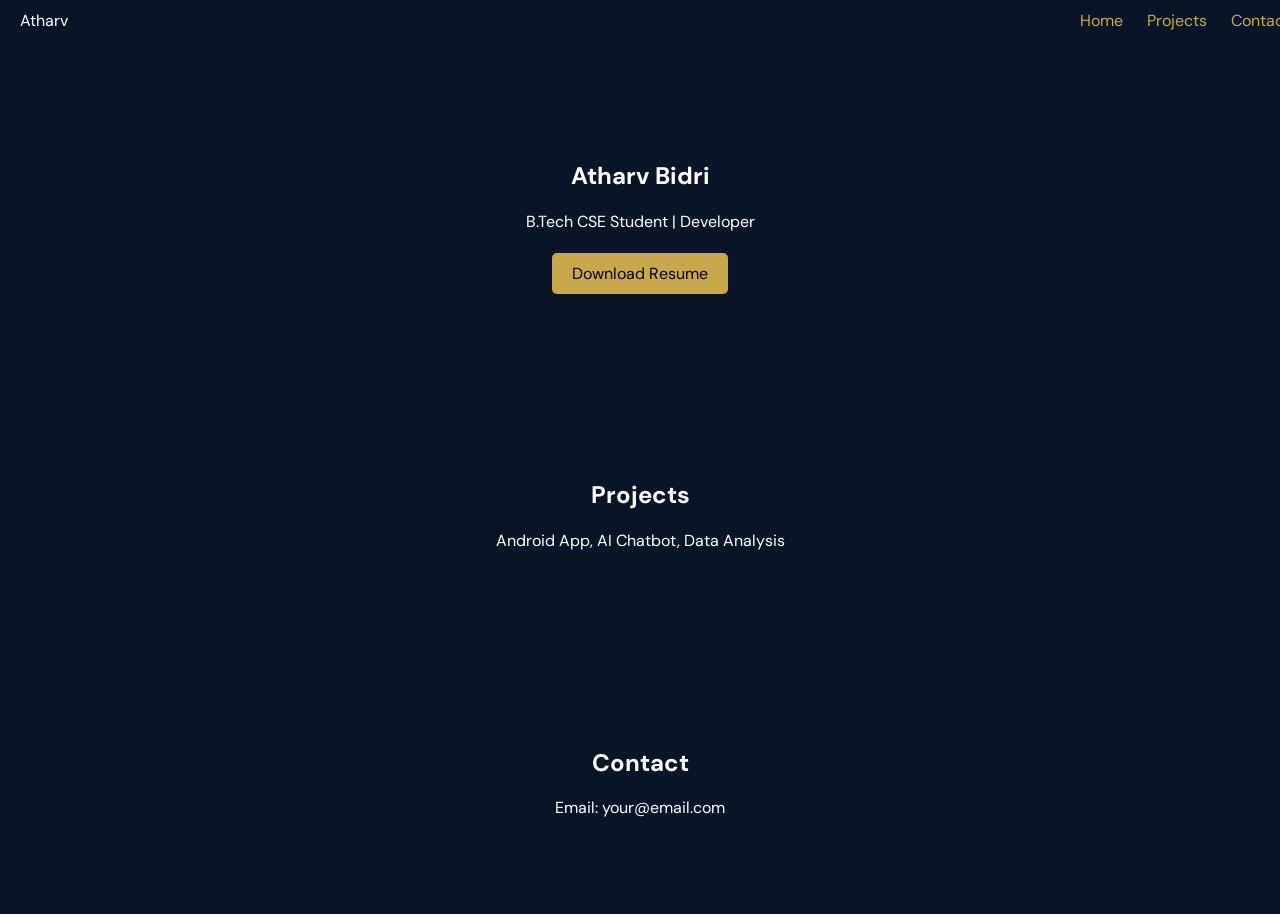
==== index.html @ 3a52ab33 "Add files via upload" ====
<!DOCTYPE html>
<html lang="en">
<head>
<meta charset="UTF-8">
<meta name="viewport" content="width=device-width, initial-scale=1.0">
<title>Atharv Bidri — Portfolio</title>
<link href="https://fonts.googleapis.com/css2?family=Playfair+Display:wght@400;700;900&family=DM+Sans:wght@300;400;500;600&display=swap" rel="stylesheet">
<style>
body{margin:0;font-family:'DM Sans',sans-serif;background:#0a1628;color:#fff}
nav{position:fixed;top:0;width:100%;background:#0a1628;padding:10px 20px;display:flex;justify-content:space-between}
nav a{color:#c9a84c;text-decoration:none;margin:0 10px}
section{padding:80px 20px;text-align:center}
.hero{margin-top:60px}
img{max-width:100%}
.btn{background:#c9a84c;color:#000;padding:10px 20px;border-radius:5px;text-decoration:none;margin:5px;display:inline-block}
.fade{opacity:0;transform:translateY(20px);transition:1s}
.fade.show{opacity:1;transform:translateY(0)}
</style>
</head>
<body>

<nav>
<div>Atharv</div>
<div>
<a href="#home">Home</a>
<a href="#projects">Projects</a>
<a href="#contact">Contact</a>
</div>
</nav>

<section id="home" class="hero fade">
<h1>Atharv Bidri</h1>
<p>B.Tech CSE Student | Developer</p>
<a href="resume.pdf" class="btn" download>Download Resume</a>
</section>

<section id="projects" class="fade">
<h2>Projects</h2>
<p>Android App, AI Chatbot, Data Analysis</p>
</section>

<section id="contact" class="fade">
<h2>Contact</h2>
<p>Email: your@email.com</p>
</section>

<script>
const elements = document.querySelectorAll('.fade');
window.addEventListener('scroll', ()=>{
  elements.forEach(el=>{
    const top = el.getBoundingClientRect().top;
    if(top < window.innerHeight-50){el.classList.add('show');}
  })
})
</script>

</body>
</html>
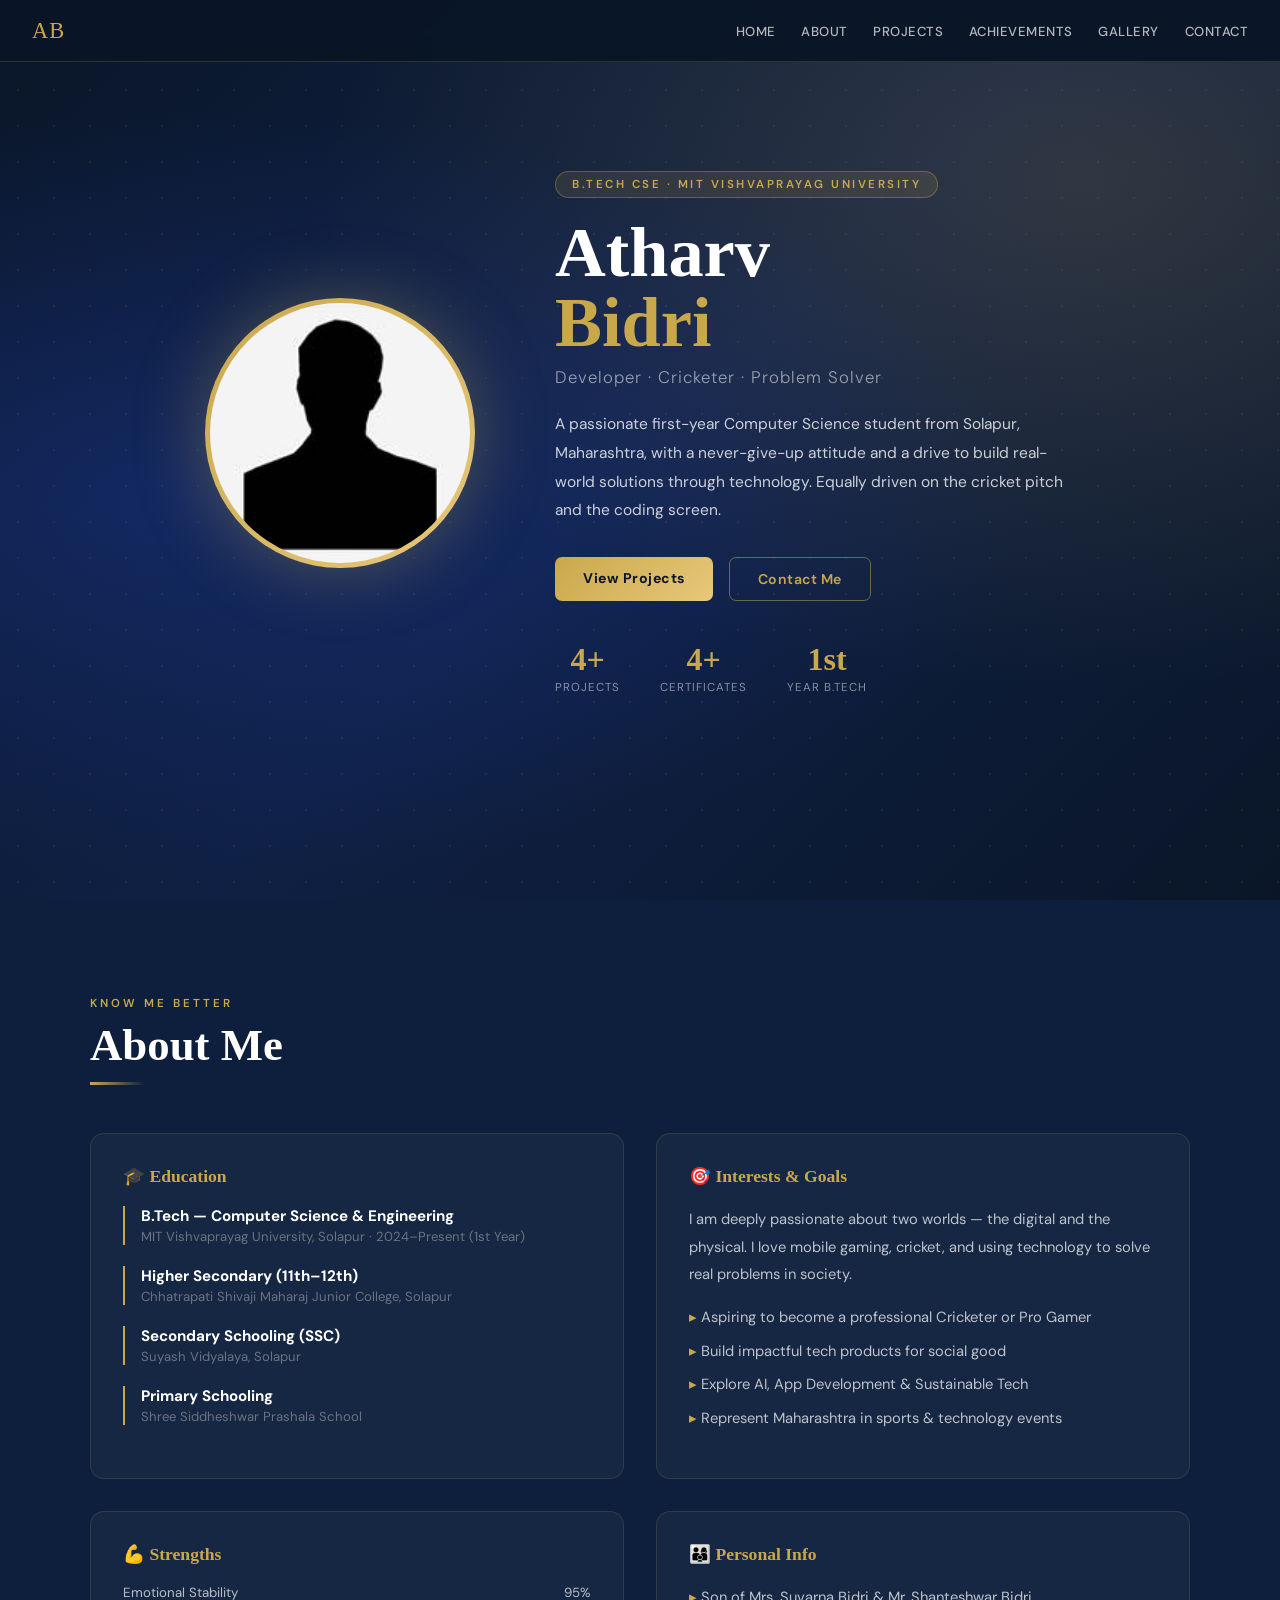
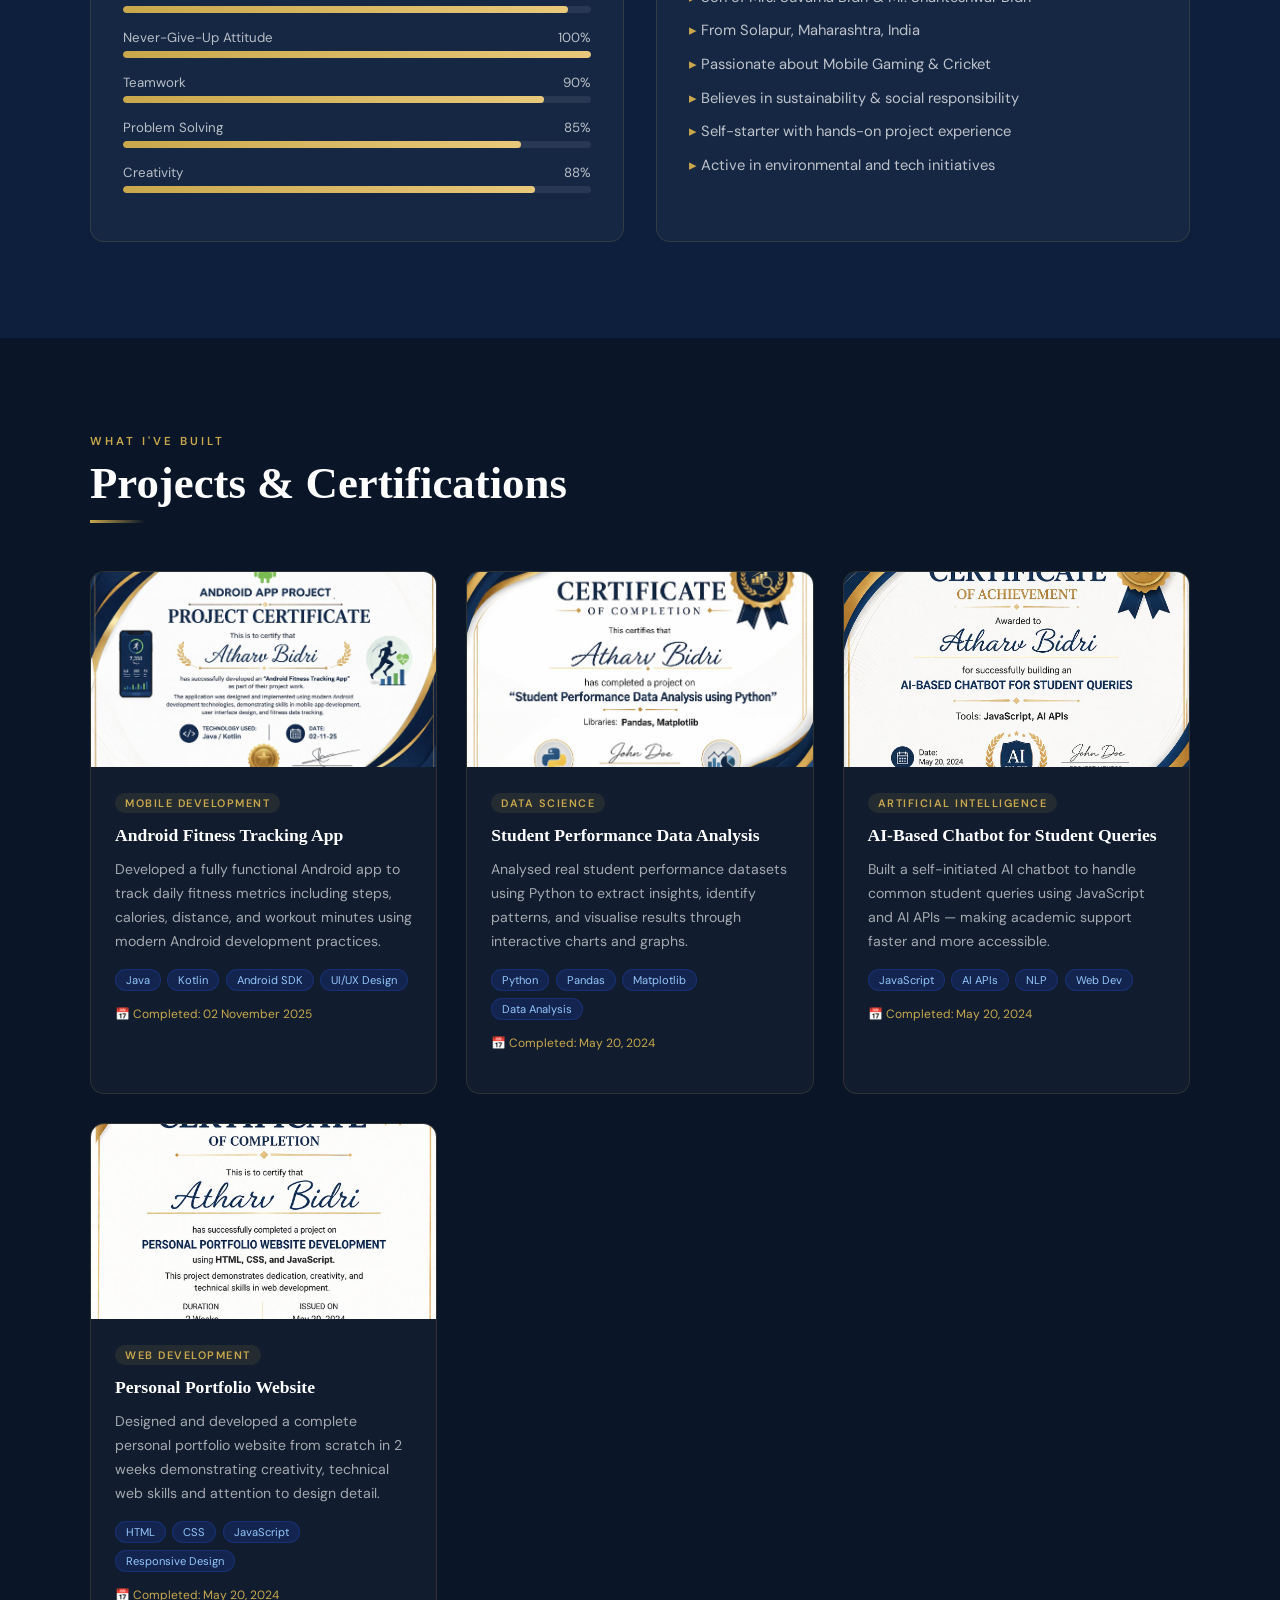
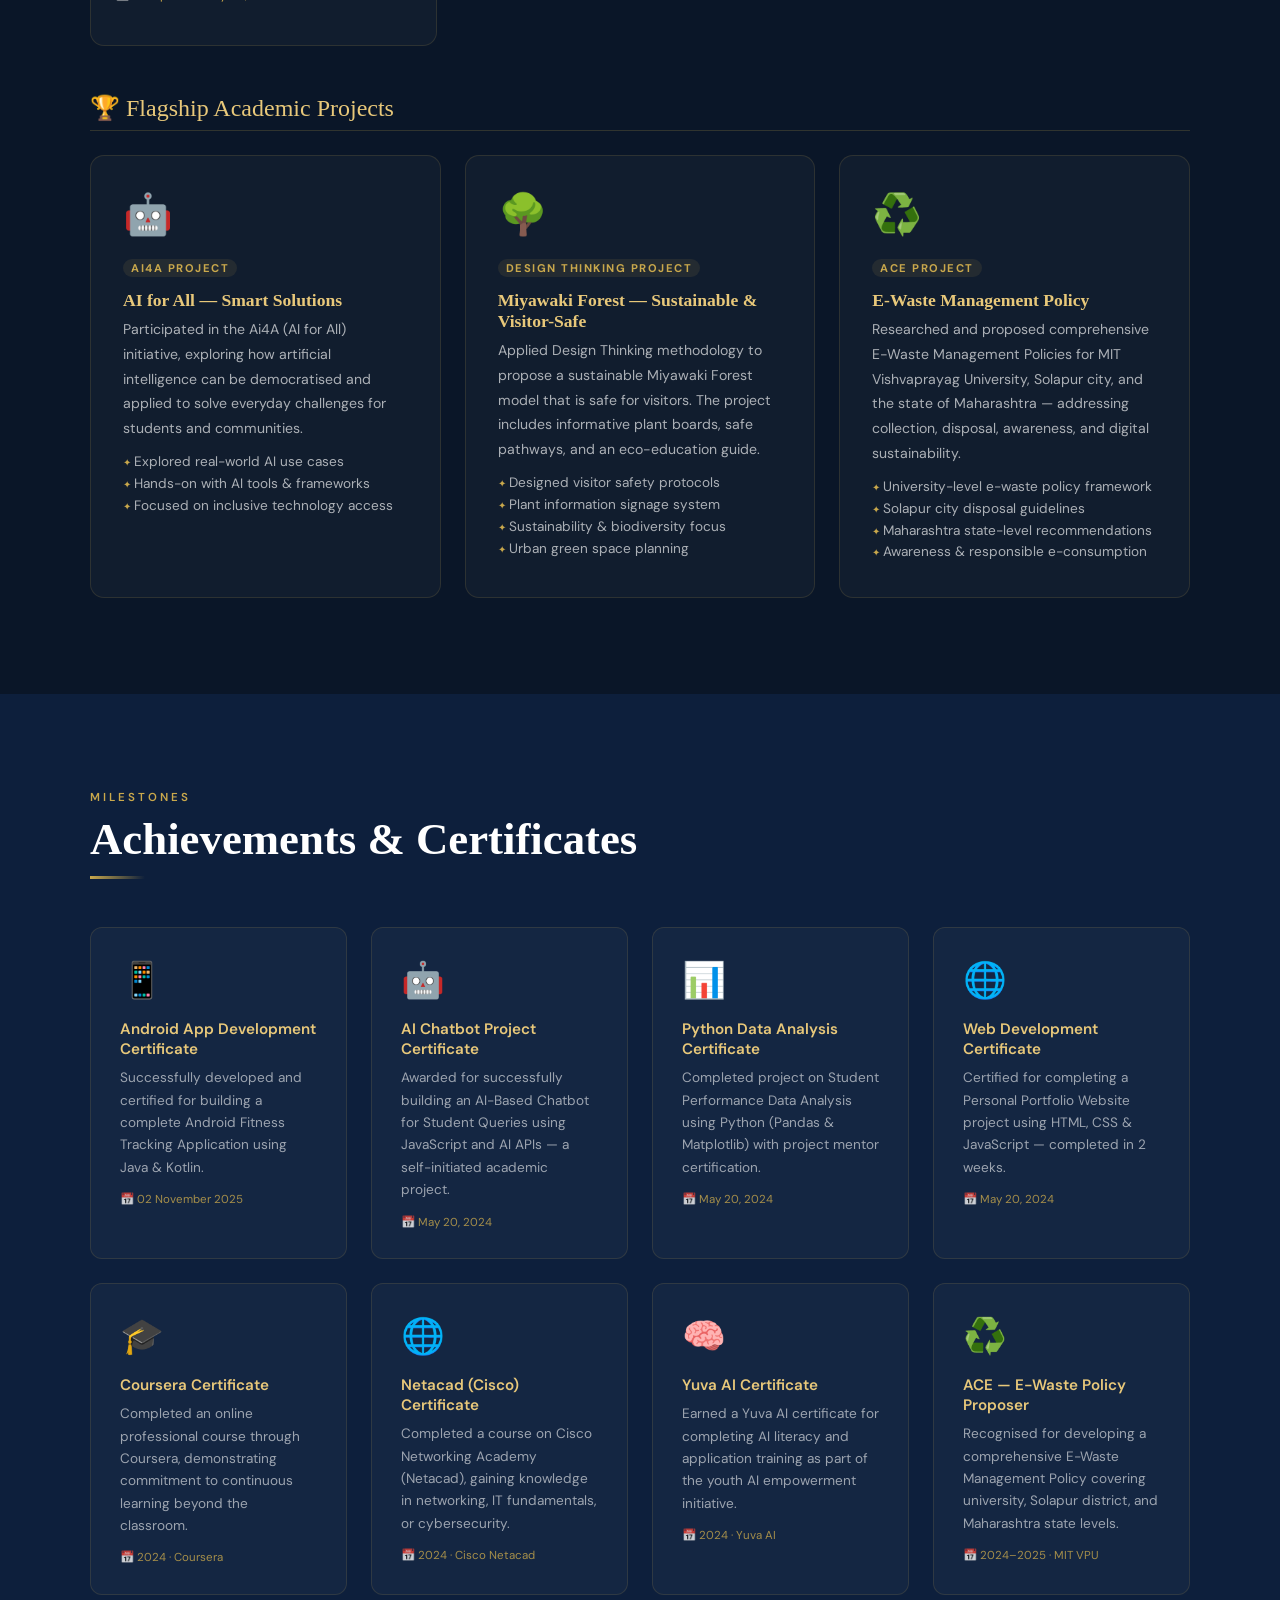
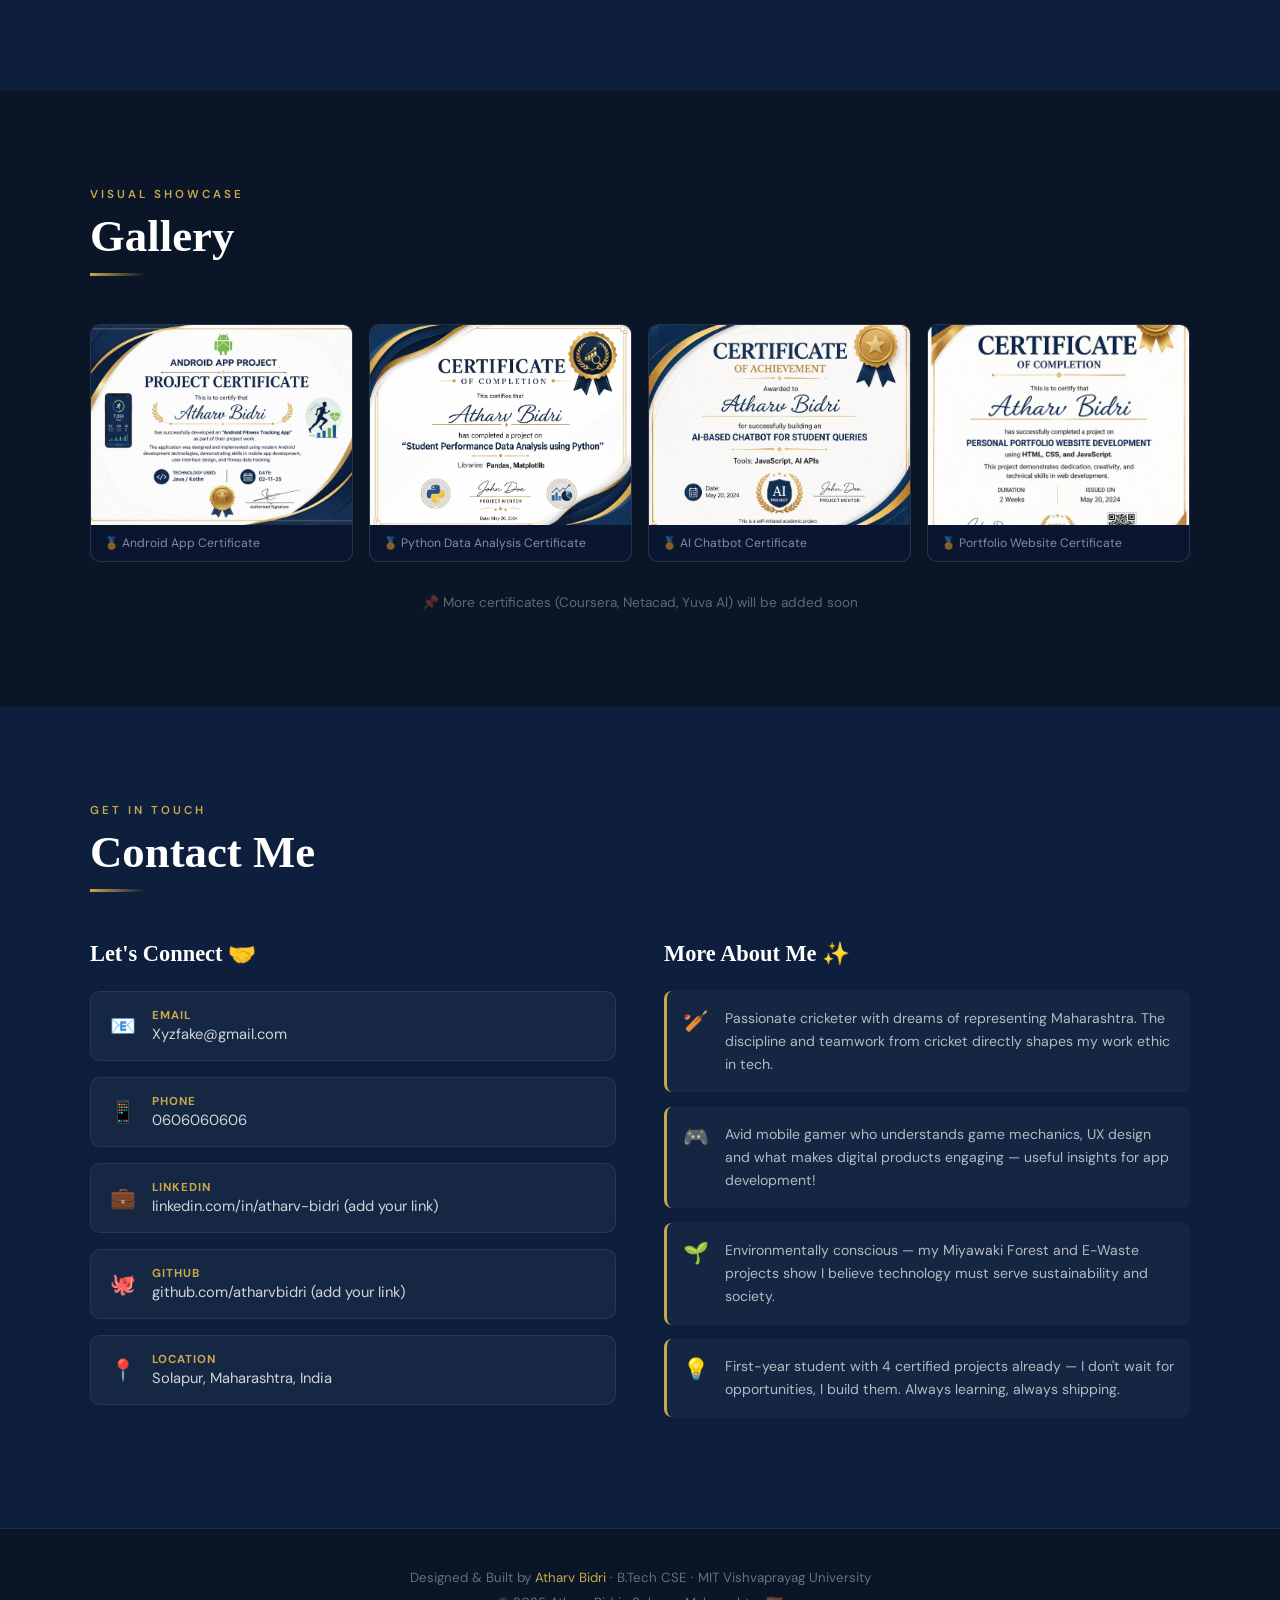
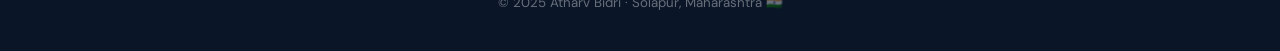
==== commit c58e6154: "Add files via upload" ====
--- a/index.html
+++ b/index.html
@@ -6,53 +6,645 @@
 <title>Atharv Bidri — Portfolio</title>
 <link href="https://fonts.googleapis.com/css2?family=Playfair+Display:wght@400;700;900&family=DM+Sans:wght@300;400;500;600&display=swap" rel="stylesheet">
 <style>
-body{margin:0;font-family:'DM Sans',sans-serif;background:#0a1628;color:#fff}
-nav{position:fixed;top:0;width:100%;background:#0a1628;padding:10px 20px;display:flex;justify-content:space-between}
-nav a{color:#c9a84c;text-decoration:none;margin:0 10px}
-section{padding:80px 20px;text-align:center}
-.hero{margin-top:60px}
-img{max-width:100%}
-.btn{background:#c9a84c;color:#000;padding:10px 20px;border-radius:5px;text-decoration:none;margin:5px;display:inline-block}
-.fade{opacity:0;transform:translateY(20px);transition:1s}
-.fade.show{opacity:1;transform:translateY(0)}
+:root {
+  --navy: #0a1628;
+  --deep: #0d1f3c;
+  --gold: #c9a84c;
+  --gold-light: #e8c87a;
+  --cream: #f8f4ee;
+  --white: #ffffff;
+  --muted: #6b7280;
+  --blue: #1e40af;
+}
+* { margin:0; padding:0; box-sizing:border-box; }
+html { scroll-behavior:smooth; }
+body { font-family:'DM Sans',sans-serif; background:var(--navy); color:var(--white); overflow-x:hidden; }
+
+/* SCROLLBAR */
+::-webkit-scrollbar{width:5px} ::-webkit-scrollbar-track{background:var(--navy)} ::-webkit-scrollbar-thumb{background:var(--gold);border-radius:3px}
+
+/* NAV */
+nav {
+  position:fixed; top:0; left:0; right:0; z-index:100;
+  background:rgba(10,22,40,0.97); backdrop-filter:blur(12px);
+  border-bottom:1px solid rgba(201,168,76,0.2);
+  padding:0 2rem; display:flex; align-items:center; justify-content:space-between; height:62px;
+}
+.nav-brand { font-family:'Playfair Display',serif; font-size:1.4rem; color:var(--gold); letter-spacing:1px; }
+.nav-links { display:flex; gap:1.6rem; list-style:none; }
+.nav-links a { color:rgba(255,255,255,0.7); text-decoration:none; font-size:0.82rem; font-weight:500; letter-spacing:0.5px; text-transform:uppercase; transition:color 0.2s; }
+.nav-links a:hover { color:var(--gold); }
+
+/* HERO */
+#home {
+  min-height:100vh; display:flex; align-items:center; justify-content:center;
+  position:relative; overflow:hidden; padding-top:62px;
+}
+.hero-bg {
+  position:absolute; inset:0;
+  background:radial-gradient(ellipse at 15% 55%, rgba(30,64,175,0.35) 0%, transparent 55%),
+             radial-gradient(ellipse at 85% 20%, rgba(201,168,76,0.18) 0%, transparent 50%),
+             linear-gradient(135deg,#0a1628 0%,#0f2044 50%,#0a1628 100%);
+}
+.hero-dots {
+  position:absolute; inset:0;
+  background-image:radial-gradient(rgba(201,168,76,0.08) 1px,transparent 1px);
+  background-size:36px 36px;
+}
+.hero-content {
+  position:relative; z-index:2; display:flex; align-items:center; gap:5rem;
+  max-width:1100px; margin:0 auto; padding:2rem;
+}
+.hero-photo-wrap {
+  flex-shrink:0; width:270px; height:270px; border-radius:50%;
+  background:linear-gradient(135deg,var(--gold),var(--gold-light));
+  padding:5px; box-shadow:0 0 70px rgba(201,168,76,0.35);
+  animation:float 4s ease-in-out infinite;
+}
+@keyframes float{0%,100%{transform:translateY(0)}50%{transform:translateY(-12px)}}
+.hero-photo-wrap img { width:100%; height:100%; border-radius:50%; object-fit:cover; background:#1a2a4a; display:block; }
+.hero-text { flex:1; }
+.hero-tag {
+  display:inline-block; background:rgba(201,168,76,0.12); border:1px solid rgba(201,168,76,0.35);
+  color:var(--gold); font-size:0.72rem; font-weight:600; letter-spacing:2.5px; text-transform:uppercase;
+  padding:5px 16px; border-radius:20px; margin-bottom:1.2rem;
+}
+.hero-name { font-family:'Playfair Display',serif; font-size:clamp(3rem,5.5vw,5rem); font-weight:900; line-height:1.0; margin-bottom:0.5rem; }
+.hero-name span { color:var(--gold); }
+.hero-subtitle { font-size:1.05rem; color:rgba(255,255,255,0.55); margin-bottom:1.4rem; font-weight:300; letter-spacing:1px; }
+.hero-intro { font-size:0.97rem; line-height:1.85; color:rgba(255,255,255,0.78); max-width:520px; margin-bottom:2rem; }
+.hero-btns { display:flex; gap:1rem; flex-wrap:wrap; }
+.btn-gold {
+  background:linear-gradient(135deg,var(--gold),var(--gold-light)); color:var(--navy);
+  padding:12px 28px; border-radius:7px; font-weight:700; font-size:0.88rem;
+  text-decoration:none; letter-spacing:0.5px; transition:transform 0.2s,box-shadow 0.2s;
+}
+.btn-gold:hover { transform:translateY(-2px); box-shadow:0 8px 25px rgba(201,168,76,0.4); }
+.btn-outline {
+  border:1.5px solid rgba(201,168,76,0.5); color:var(--gold);
+  padding:12px 28px; border-radius:7px; font-weight:600; font-size:0.88rem;
+  text-decoration:none; letter-spacing:0.5px; transition:all 0.2s;
+}
+.btn-outline:hover { background:rgba(201,168,76,0.1); border-color:var(--gold); }
+.hero-stats { display:flex; gap:2.5rem; margin-top:2.5rem; }
+.stat-item { text-align:center; }
+.stat-num { font-family:'Playfair Display',serif; font-size:2rem; font-weight:700; color:var(--gold); }
+.stat-label { font-size:0.72rem; text-transform:uppercase; letter-spacing:1px; color:rgba(255,255,255,0.5); margin-top:2px; }
+
+/* SECTIONS */
+section { padding:6rem 2rem; }
+.section-inner { max-width:1100px; margin:0 auto; }
+.section-label { font-size:0.72rem; font-weight:600; letter-spacing:3px; text-transform:uppercase; color:var(--gold); margin-bottom:0.5rem; }
+.section-title { font-family:'Playfair Display',serif; font-size:clamp(2rem,4vw,2.8rem); font-weight:700; margin-bottom:0.7rem; }
+.section-divider { width:55px; height:3px; background:linear-gradient(90deg,var(--gold),transparent); margin-bottom:3rem; }
+
+/* ABOUT */
+#about { background:var(--deep); }
+.about-grid { display:grid; grid-template-columns:1fr 1fr; gap:2rem; }
+.about-card {
+  background:rgba(255,255,255,0.04); border:1px solid rgba(201,168,76,0.15);
+  border-radius:14px; padding:2rem; transition:border-color 0.3s;
+}
+.about-card:hover { border-color:rgba(201,168,76,0.35); }
+.about-card h3 { font-family:'Playfair Display',serif; font-size:1.1rem; color:var(--gold); margin-bottom:1.2rem; }
+.about-card p, .about-card li { color:rgba(255,255,255,0.72); line-height:1.85; font-size:0.92rem; }
+.about-card ul { list-style:none; }
+.about-card ul li { margin-bottom:0.4rem; }
+.about-card ul li::before { content:"▸ "; color:var(--gold); }
+.edu-item { margin-bottom:1.3rem; padding-left:1rem; border-left:2px solid var(--gold); }
+.edu-item strong { color:white; display:block; font-size:0.95rem; }
+.edu-item em { color:var(--muted); font-size:0.82rem; font-style:normal; display:block; margin-top:2px; }
+.strength-bar { margin-bottom:1rem; }
+.strength-label { display:flex; justify-content:space-between; font-size:0.83rem; color:rgba(255,255,255,0.7); margin-bottom:5px; }
+.bar-track { background:rgba(255,255,255,0.08); border-radius:10px; height:7px; overflow:hidden; }
+.bar-fill { height:100%; border-radius:10px; background:linear-gradient(90deg,var(--gold),var(--gold-light)); transition:width 1.5s ease; }
+
+/* PROJECTS */
+#projects { background:var(--navy); }
+.projects-grid { display:grid; grid-template-columns:repeat(auto-fit,minmax(320px,1fr)); gap:1.8rem; }
+.project-card {
+  background:rgba(255,255,255,0.03); border:1px solid rgba(201,168,76,0.15);
+  border-radius:14px; overflow:hidden; transition:transform 0.3s,box-shadow 0.3s,border-color 0.3s;
+}
+.project-card:hover { transform:translateY(-7px); box-shadow:0 20px 50px rgba(0,0,0,0.45); border-color:rgba(201,168,76,0.4); }
+.project-cert { width:100%; height:195px; overflow:hidden; background:#0f2044; cursor:pointer; }
+.project-cert img { width:100%; height:100%; object-fit:cover; transition:transform 0.4s; }
+.project-card:hover .project-cert img { transform:scale(1.04); }
+.project-body { padding:1.5rem; }
+.project-tag {
+  font-size:0.68rem; font-weight:600; letter-spacing:1.5px; text-transform:uppercase;
+  color:var(--gold); background:rgba(201,168,76,0.1); padding:3px 10px; border-radius:20px;
+  display:inline-block; margin-bottom:0.7rem;
+}
+.project-body h3 { font-family:'Playfair Display',serif; font-size:1.1rem; margin-bottom:0.6rem; line-height:1.3; }
+.project-body p { color:rgba(255,255,255,0.62); font-size:0.88rem; line-height:1.72; margin-bottom:1rem; }
+.tech-chips { display:flex; flex-wrap:wrap; gap:0.4rem; }
+.chip { font-size:0.7rem; padding:3px 10px; border-radius:20px; background:rgba(30,64,175,0.25); border:1px solid rgba(30,64,175,0.4); color:#93c5fd; }
+
+/* SPECIAL PROJECTS */
+.special-projects { margin-top:3rem; }
+.special-title { font-family:'Playfair Display',serif; font-size:1.5rem; color:var(--gold-light); margin-bottom:1.5rem; padding-bottom:0.5rem; border-bottom:1px solid rgba(201,168,76,0.2); }
+.special-grid { display:grid; grid-template-columns:repeat(auto-fit,minmax(300px,1fr)); gap:1.5rem; }
+.special-card {
+  background:rgba(255,255,255,0.03); border:1px solid rgba(201,168,76,0.15);
+  border-radius:14px; padding:2rem; transition:all 0.3s;
+}
+.special-card:hover { border-color:rgba(201,168,76,0.4); transform:translateY(-4px); }
+.special-card-icon { font-size:2.5rem; margin-bottom:1rem; }
+.special-card h3 { font-family:'Playfair Display',serif; font-size:1.1rem; margin-bottom:0.4rem; color:var(--gold-light); }
+.special-card .badge { font-size:0.7rem; font-weight:700; letter-spacing:1.5px; text-transform:uppercase; color:var(--gold); background:rgba(201,168,76,0.1); padding:2px 8px; border-radius:10px; margin-bottom:0.8rem; display:inline-block; }
+.special-card p { color:rgba(255,255,255,0.65); font-size:0.88rem; line-height:1.75; }
+.special-card ul { list-style:none; margin-top:0.8rem; }
+.special-card ul li { color:rgba(255,255,255,0.65); font-size:0.85rem; margin-bottom:0.3rem; }
+.special-card ul li::before { content:"✦ "; color:var(--gold); font-size:0.6rem; }
+
+/* ACHIEVEMENTS */
+#achievements { background:var(--deep); }
+.achieve-grid { display:grid; grid-template-columns:repeat(auto-fit,minmax(250px,1fr)); gap:1.5rem; }
+.achieve-card {
+  background:rgba(255,255,255,0.03); border:1px solid rgba(201,168,76,0.15);
+  border-radius:12px; padding:1.8rem; transition:all 0.3s;
+}
+.achieve-card:hover { transform:translateY(-5px); border-color:rgba(201,168,76,0.4); background:rgba(201,168,76,0.05); }
+.achieve-icon { font-size:2.2rem; margin-bottom:1rem; }
+.achieve-card h3 { font-size:0.95rem; font-weight:600; margin-bottom:0.5rem; color:var(--gold-light); }
+.achieve-card p { color:rgba(255,255,255,0.58); font-size:0.85rem; line-height:1.65; }
+.achieve-date { font-size:0.72rem; color:var(--gold); margin-top:0.8rem; opacity:0.8; }
+
+/* GALLERY */
+#gallery { background:var(--navy); }
+.gallery-grid { display:grid; grid-template-columns:repeat(auto-fill,minmax(250px,1fr)); gap:1rem; }
+.gallery-item {
+  border-radius:10px; overflow:hidden; border:1px solid rgba(201,168,76,0.15);
+  cursor:pointer; transition:all 0.3s; background:#0f2044;
+}
+.gallery-item:hover { transform:scale(1.03); box-shadow:0 12px 35px rgba(0,0,0,0.5); border-color:var(--gold); }
+.gallery-item img { width:100%; height:200px; object-fit:cover; display:block; }
+.gallery-caption { padding:0.6rem 0.8rem; font-size:0.76rem; color:rgba(255,255,255,0.5); background:rgba(0,0,0,0.3); }
+
+/* LIGHTBOX */
+.lightbox { display:none; position:fixed; inset:0; background:rgba(0,0,0,0.93); z-index:999; align-items:center; justify-content:center; flex-direction:column; }
+.lightbox.active { display:flex; }
+.lightbox img { max-width:90vw; max-height:82vh; border-radius:8px; box-shadow:0 0 60px rgba(0,0,0,0.8); }
+.lightbox-close { position:absolute; top:1.5rem; right:2rem; font-size:2rem; color:white; cursor:pointer; opacity:0.7; background:none; border:none; }
+.lightbox-close:hover { opacity:1; color:var(--gold); }
+.lightbox-caption { margin-top:1rem; color:rgba(255,255,255,0.6); font-size:0.9rem; }
+
+/* CONTACT */
+#contact { background:var(--deep); }
+.contact-grid { display:grid; grid-template-columns:1fr 1fr; gap:3rem; align-items:start; }
+.contact-info h3 { font-family:'Playfair Display',serif; font-size:1.4rem; margin-bottom:1.5rem; }
+.contact-item {
+  display:flex; align-items:center; gap:1rem; margin-bottom:1rem;
+  padding:1rem 1.2rem; background:rgba(255,255,255,0.04);
+  border:1px solid rgba(201,168,76,0.12); border-radius:10px;
+  text-decoration:none; color:white; transition:all 0.2s;
+}
+.contact-item:hover { border-color:var(--gold); background:rgba(201,168,76,0.07); }
+.contact-icon { font-size:1.3rem; flex-shrink:0; }
+.contact-item div strong { display:block; font-size:0.72rem; color:var(--gold); letter-spacing:1px; text-transform:uppercase; }
+.contact-item div span { font-size:0.92rem; color:rgba(255,255,255,0.8); }
+.fun-facts h3 { font-family:'Playfair Display',serif; font-size:1.4rem; margin-bottom:1.5rem; }
+.fact-item { display:flex; gap:1rem; align-items:flex-start; margin-bottom:0.9rem; padding:1rem; background:rgba(255,255,255,0.03); border-radius:8px; border-left:3px solid var(--gold); }
+.fact-icon { font-size:1.3rem; flex-shrink:0; }
+.fact-item p { color:rgba(255,255,255,0.68); font-size:0.88rem; line-height:1.65; }
+
+/* FOOTER */
+footer { text-align:center; padding:2.5rem; border-top:1px solid rgba(201,168,76,0.15); background:var(--navy); color:rgba(255,255,255,0.38); font-size:0.83rem; }
+footer span { color:var(--gold); }
+
+@media(max-width:768px) {
+  .hero-content { flex-direction:column; text-align:center; gap:2rem; }
+  .hero-photo-wrap { width:190px; height:190px; }
+  .hero-stats { justify-content:center; }
+  .about-grid,.contact-grid { grid-template-columns:1fr; }
+  .nav-links { display:none; }
+}
 </style>
 </head>
 <body>
 
+<!-- LIGHTBOX -->
+<div class="lightbox" id="lightbox" onclick="closeLightbox()">
+  <button class="lightbox-close" onclick="closeLightbox()">✕</button>
+  <img id="lightbox-img" src="" alt="">
+  <div class="lightbox-caption" id="lightbox-caption"></div>
+</div>
+
+<!-- NAV -->
 <nav>
-<div>Atharv</div>
-<div>
-<a href="#home">Home</a>
-<a href="#projects">Projects</a>
-<a href="#contact">Contact</a>
-</div>
+  <div class="nav-brand">AB</div>
+  <ul class="nav-links">
+    <li><a href="#home">Home</a></li>
+    <li><a href="#about">About</a></li>
+    <li><a href="#projects">Projects</a></li>
+    <li><a href="#achievements">Achievements</a></li>
+    <li><a href="#gallery">Gallery</a></li>
+    <li><a href="#contact">Contact</a></li>
+  </ul>
 </nav>
 
-<section id="home" class="hero fade">
-<h1>Atharv Bidri</h1>
-<p>B.Tech CSE Student | Developer</p>
-<a href="resume.pdf" class="btn" download>Download Resume</a>
+<!-- HERO -->
+<section id="home">
+  <div class="hero-bg"></div>
+  <div class="hero-dots"></div>
+  <div class="hero-content">
+    <div class="hero-photo-wrap">
+      <img id="profile-photo" src="" alt="Atharv Bidri">
+    </div>
+    <div class="hero-text">
+      <div class="hero-tag">B.Tech CSE · MIT Vishvaprayag University</div>
+      <h1 class="hero-name">Atharv<br><span>Bidri</span></h1>
+      <p class="hero-subtitle">Developer · Cricketer · Problem Solver</p>
+      <p class="hero-intro">
+        A passionate first-year Computer Science student from Solapur, Maharashtra, with a 
+        never-give-up attitude and a drive to build real-world solutions through technology. 
+        Equally driven on the cricket pitch and the coding screen.
+      </p>
+      <div class="hero-btns">
+        <a href="#projects" class="btn-gold">View Projects</a>
+        <a href="#contact" class="btn-outline">Contact Me</a>
+      </div>
+      <div class="hero-stats">
+        <div class="stat-item"><div class="stat-num">4+</div><div class="stat-label">Projects</div></div>
+        <div class="stat-item"><div class="stat-num">4+</div><div class="stat-label">Certificates</div></div>
+        <div class="stat-item"><div class="stat-num">1st</div><div class="stat-label">Year B.Tech</div></div>
+      </div>
+    </div>
+  </div>
 </section>
 
-<section id="projects" class="fade">
-<h2>Projects</h2>
-<p>Android App, AI Chatbot, Data Analysis</p>
+<!-- ABOUT -->
+<section id="about">
+  <div class="section-inner">
+    <div class="section-label">Know Me Better</div>
+    <h2 class="section-title">About Me</h2>
+    <div class="section-divider"></div>
+    <div class="about-grid">
+      <div class="about-card">
+        <h3>🎓 Education</h3>
+        <div class="edu-item">
+          <strong>B.Tech — Computer Science & Engineering</strong>
+          <em>MIT Vishvaprayag University, Solapur · 2024–Present (1st Year)</em>
+        </div>
+        <div class="edu-item">
+          <strong>Higher Secondary (11th–12th)</strong>
+          <em>Chhatrapati Shivaji Maharaj Junior College, Solapur</em>
+        </div>
+        <div class="edu-item">
+          <strong>Secondary Schooling (SSC)</strong>
+          <em>Suyash Vidyalaya, Solapur</em>
+        </div>
+        <div class="edu-item">
+          <strong>Primary Schooling</strong>
+          <em>Shree Siddheshwar Prashala School</em>
+        </div>
+      </div>
+
+      <div class="about-card">
+        <h3>🎯 Interests & Goals</h3>
+        <p style="margin-bottom:1rem;">I am deeply passionate about two worlds — the digital and the physical. I love mobile gaming, cricket, and using technology to solve real problems in society.</p>
+        <ul>
+          <li>Aspiring to become a professional Cricketer or Pro Gamer</li>
+          <li>Build impactful tech products for social good</li>
+          <li>Explore AI, App Development & Sustainable Tech</li>
+          <li>Represent Maharashtra in sports & technology events</li>
+        </ul>
+      </div>
+
+      <div class="about-card">
+        <h3>💪 Strengths</h3>
+        <div class="strength-bar">
+          <div class="strength-label"><span>Emotional Stability</span><span>95%</span></div>
+          <div class="bar-track"><div class="bar-fill" style="width:95%"></div></div>
+        </div>
+        <div class="strength-bar">
+          <div class="strength-label"><span>Never-Give-Up Attitude</span><span>100%</span></div>
+          <div class="bar-track"><div class="bar-fill" style="width:100%"></div></div>
+        </div>
+        <div class="strength-bar">
+          <div class="strength-label"><span>Teamwork</span><span>90%</span></div>
+          <div class="bar-track"><div class="bar-fill" style="width:90%"></div></div>
+        </div>
+        <div class="strength-bar">
+          <div class="strength-label"><span>Problem Solving</span><span>85%</span></div>
+          <div class="bar-track"><div class="bar-fill" style="width:85%"></div></div>
+        </div>
+        <div class="strength-bar">
+          <div class="strength-label"><span>Creativity</span><span>88%</span></div>
+          <div class="bar-track"><div class="bar-fill" style="width:88%"></div></div>
+        </div>
+      </div>
+
+      <div class="about-card">
+        <h3>👨‍👩‍👦 Personal Info</h3>
+        <ul>
+          <li>Son of Mrs. Suvarna Bidri & Mr. Shanteshwar Bidri</li>
+          <li>From Solapur, Maharashtra, India</li>
+          <li>Passionate about Mobile Gaming & Cricket</li>
+          <li>Believes in sustainability & social responsibility</li>
+          <li>Self-starter with hands-on project experience</li>
+          <li>Active in environmental and tech initiatives</li>
+        </ul>
+      </div>
+    </div>
+  </div>
 </section>
 
-<section id="contact" class="fade">
-<h2>Contact</h2>
-<p>Email: your@email.com</p>
+<!-- PROJECTS -->
+<section id="projects">
+  <div class="section-inner">
+    <div class="section-label">What I've Built</div>
+    <h2 class="section-title">Projects & Certifications</h2>
+    <div class="section-divider"></div>
+
+    <div class="projects-grid">
+      <div class="project-card">
+        <div class="project-cert" onclick="openLightbox(document.getElementById('cert1').src,'Android Fitness Tracking App')">
+          <img id="cert1" src="" alt="Android Fitness App Certificate">
+        </div>
+        <div class="project-body">
+          <span class="project-tag">Mobile Development</span>
+          <h3>Android Fitness Tracking App</h3>
+          <p>Developed a fully functional Android app to track daily fitness metrics including steps, calories, distance, and workout minutes using modern Android development practices.</p>
+          <div class="tech-chips">
+            <span class="chip">Java</span><span class="chip">Kotlin</span><span class="chip">Android SDK</span><span class="chip">UI/UX Design</span>
+          </div>
+          <p style="margin-top:0.8rem;font-size:0.75rem;color:var(--gold);">📅 Completed: 02 November 2025</p>
+        </div>
+      </div>
+
+      <div class="project-card">
+        <div class="project-cert" onclick="openLightbox(document.getElementById('cert2').src,'Student Performance Data Analysis')">
+          <img id="cert2" src="" alt="Python Data Analysis Certificate">
+        </div>
+        <div class="project-body">
+          <span class="project-tag">Data Science</span>
+          <h3>Student Performance Data Analysis</h3>
+          <p>Analysed real student performance datasets using Python to extract insights, identify patterns, and visualise results through interactive charts and graphs.</p>
+          <div class="tech-chips">
+            <span class="chip">Python</span><span class="chip">Pandas</span><span class="chip">Matplotlib</span><span class="chip">Data Analysis</span>
+          </div>
+          <p style="margin-top:0.8rem;font-size:0.75rem;color:var(--gold);">📅 Completed: May 20, 2024</p>
+        </div>
+      </div>
+
+      <div class="project-card">
+        <div class="project-cert" onclick="openLightbox(document.getElementById('cert3').src,'AI-Based Chatbot for Student Queries')">
+          <img id="cert3" src="" alt="AI Chatbot Certificate">
+        </div>
+        <div class="project-body">
+          <span class="project-tag">Artificial Intelligence</span>
+          <h3>AI-Based Chatbot for Student Queries</h3>
+          <p>Built a self-initiated AI chatbot to handle common student queries using JavaScript and AI APIs — making academic support faster and more accessible.</p>
+          <div class="tech-chips">
+            <span class="chip">JavaScript</span><span class="chip">AI APIs</span><span class="chip">NLP</span><span class="chip">Web Dev</span>
+          </div>
+          <p style="margin-top:0.8rem;font-size:0.75rem;color:var(--gold);">📅 Completed: May 20, 2024</p>
+        </div>
+      </div>
+
+      <div class="project-card">
+        <div class="project-cert" onclick="openLightbox(document.getElementById('cert4').src,'Personal Portfolio Website')">
+          <img id="cert4" src="" alt="Portfolio Website Certificate">
+        </div>
+        <div class="project-body">
+          <span class="project-tag">Web Development</span>
+          <h3>Personal Portfolio Website</h3>
+          <p>Designed and developed a complete personal portfolio website from scratch in 2 weeks demonstrating creativity, technical web skills and attention to design detail.</p>
+          <div class="tech-chips">
+            <span class="chip">HTML</span><span class="chip">CSS</span><span class="chip">JavaScript</span><span class="chip">Responsive Design</span>
+          </div>
+          <p style="margin-top:0.8rem;font-size:0.75rem;color:var(--gold);">📅 Completed: May 20, 2024</p>
+        </div>
+      </div>
+    </div>
+
+    <!-- SPECIAL PROJECTS -->
+    <div class="special-projects">
+      <div class="special-title">🏆 Flagship Academic Projects</div>
+      <div class="special-grid">
+
+        <div class="special-card">
+          <div class="special-card-icon">🤖</div>
+          <span class="badge">Ai4A Project</span>
+          <h3>AI for All — Smart Solutions</h3>
+          <p>Participated in the Ai4A (AI for All) initiative, exploring how artificial intelligence can be democratised and applied to solve everyday challenges for students and communities.</p>
+          <ul>
+            <li>Explored real-world AI use cases</li>
+            <li>Hands-on with AI tools & frameworks</li>
+            <li>Focused on inclusive technology access</li>
+          </ul>
+        </div>
+
+        <div class="special-card">
+          <div class="special-card-icon">🌳</div>
+          <span class="badge">Design Thinking Project</span>
+          <h3>Miyawaki Forest — Sustainable & Visitor-Safe</h3>
+          <p>Applied Design Thinking methodology to propose a sustainable Miyawaki Forest model that is safe for visitors. The project includes informative plant boards, safe pathways, and an eco-education guide.</p>
+          <ul>
+            <li>Designed visitor safety protocols</li>
+            <li>Plant information signage system</li>
+            <li>Sustainability & biodiversity focus</li>
+            <li>Urban green space planning</li>
+          </ul>
+        </div>
+
+        <div class="special-card">
+          <div class="special-card-icon">♻️</div>
+          <span class="badge">ACE Project</span>
+          <h3>E-Waste Management Policy</h3>
+          <p>Researched and proposed comprehensive E-Waste Management Policies for MIT Vishvaprayag University, Solapur city, and the state of Maharashtra — addressing collection, disposal, awareness, and digital sustainability.</p>
+          <ul>
+            <li>University-level e-waste policy framework</li>
+            <li>Solapur city disposal guidelines</li>
+            <li>Maharashtra state-level recommendations</li>
+            <li>Awareness & responsible e-consumption</li>
+          </ul>
+        </div>
+
+      </div>
+    </div>
+  </div>
 </section>
 
+<!-- ACHIEVEMENTS -->
+<section id="achievements">
+  <div class="section-inner">
+    <div class="section-label">Milestones</div>
+    <h2 class="section-title">Achievements & Certificates</h2>
+    <div class="section-divider"></div>
+    <div class="achieve-grid">
+      <div class="achieve-card">
+        <div class="achieve-icon">📱</div>
+        <h3>Android App Development Certificate</h3>
+        <p>Successfully developed and certified for building a complete Android Fitness Tracking Application using Java & Kotlin.</p>
+        <div class="achieve-date">📅 02 November 2025</div>
+      </div>
+      <div class="achieve-card">
+        <div class="achieve-icon">🤖</div>
+        <h3>AI Chatbot Project Certificate</h3>
+        <p>Awarded for successfully building an AI-Based Chatbot for Student Queries using JavaScript and AI APIs — a self-initiated academic project.</p>
+        <div class="achieve-date">📅 May 20, 2024</div>
+      </div>
+      <div class="achieve-card">
+        <div class="achieve-icon">📊</div>
+        <h3>Python Data Analysis Certificate</h3>
+        <p>Completed project on Student Performance Data Analysis using Python (Pandas & Matplotlib) with project mentor certification.</p>
+        <div class="achieve-date">📅 May 20, 2024</div>
+      </div>
+      <div class="achieve-card">
+        <div class="achieve-icon">🌐</div>
+        <h3>Web Development Certificate</h3>
+        <p>Certified for completing a Personal Portfolio Website project using HTML, CSS & JavaScript — completed in 2 weeks.</p>
+        <div class="achieve-date">📅 May 20, 2024</div>
+      </div>
+      <div class="achieve-card">
+        <div class="achieve-icon">🎓</div>
+        <h3>Coursera Certificate</h3>
+        <p>Completed an online professional course through Coursera, demonstrating commitment to continuous learning beyond the classroom.</p>
+        <div class="achieve-date">📅 2024 · Coursera</div>
+      </div>
+      <div class="achieve-card">
+        <div class="achieve-icon">🌐</div>
+        <h3>Netacad (Cisco) Certificate</h3>
+        <p>Completed a course on Cisco Networking Academy (Netacad), gaining knowledge in networking, IT fundamentals, or cybersecurity.</p>
+        <div class="achieve-date">📅 2024 · Cisco Netacad</div>
+      </div>
+      <div class="achieve-card">
+        <div class="achieve-icon">🧠</div>
+        <h3>Yuva AI Certificate</h3>
+        <p>Earned a Yuva AI certificate for completing AI literacy and application training as part of the youth AI empowerment initiative.</p>
+        <div class="achieve-date">📅 2024 · Yuva AI</div>
+      </div>
+      <div class="achieve-card">
+        <div class="achieve-icon">♻️</div>
+        <h3>ACE — E-Waste Policy Proposer</h3>
+        <p>Recognised for developing a comprehensive E-Waste Management Policy covering university, Solapur district, and Maharashtra state levels.</p>
+        <div class="achieve-date">📅 2024–2025 · MIT VPU</div>
+      </div>
+    </div>
+  </div>
+</section>
+
+<!-- GALLERY -->
+<section id="gallery">
+  <div class="section-inner">
+    <div class="section-label">Visual Showcase</div>
+    <h2 class="section-title">Gallery</h2>
+    <div class="section-divider"></div>
+    <div class="gallery-grid">
+      <div class="gallery-item" onclick="openLightbox(document.getElementById('g1').src,'Android App Project Certificate')">
+        <img id="g1" src="" alt="Android Certificate">
+        <div class="gallery-caption">🏅 Android App Certificate</div>
+      </div>
+      <div class="gallery-item" onclick="openLightbox(document.getElementById('g2').src,'Python Data Analysis Certificate')">
+        <img id="g2" src="" alt="Python Certificate">
+        <div class="gallery-caption">🏅 Python Data Analysis Certificate</div>
+      </div>
+      <div class="gallery-item" onclick="openLightbox(document.getElementById('g3').src,'AI Chatbot Certificate')">
+        <img id="g3" src="" alt="AI Certificate">
+        <div class="gallery-caption">🏅 AI Chatbot Certificate</div>
+      </div>
+      <div class="gallery-item" onclick="openLightbox(document.getElementById('g4').src,'Portfolio Website Certificate')">
+        <img id="g4" src="" alt="Portfolio Certificate">
+        <div class="gallery-caption">🏅 Portfolio Website Certificate</div>
+      </div>
+    </div>
+    <p style="text-align:center;color:rgba(255,255,255,0.35);margin-top:2rem;font-size:0.85rem;">📌 More certificates (Coursera, Netacad, Yuva AI) will be added soon</p>
+  </div>
+</section>
+
+<!-- CONTACT -->
+<section id="contact">
+  <div class="section-inner">
+    <div class="section-label">Get In Touch</div>
+    <h2 class="section-title">Contact Me</h2>
+    <div class="section-divider"></div>
+    <div class="contact-grid">
+      <div class="contact-info">
+        <h3>Let's Connect 🤝</h3>
+        <a class="contact-item" href="mailto:Xyzfake@gmail.com">
+          <span class="contact-icon">📧</span>
+          <div><strong>Email</strong><span>Xyzfake@gmail.com</span></div>
+        </a>
+        <a class="contact-item" href="tel:0606060606">
+          <span class="contact-icon">📱</span>
+          <div><strong>Phone</strong><span>0606060606</span></div>
+        </a>
+        <a class="contact-item" href="#" target="_blank">
+          <span class="contact-icon">💼</span>
+          <div><strong>LinkedIn</strong><span>linkedin.com/in/atharv-bidri (add your link)</span></div>
+        </a>
+        <a class="contact-item" href="#" target="_blank">
+          <span class="contact-icon">🐙</span>
+          <div><strong>GitHub</strong><span>github.com/atharvbidri (add your link)</span></div>
+        </a>
+        <a class="contact-item" href="#">
+          <span class="contact-icon">📍</span>
+          <div><strong>Location</strong><span>Solapur, Maharashtra, India</span></div>
+        </a>
+      </div>
+
+      <div class="fun-facts">
+        <h3>More About Me ✨</h3>
+        <div class="fact-item">
+          <span class="fact-icon">🏏</span>
+          <p>Passionate cricketer with dreams of representing Maharashtra. The discipline and teamwork from cricket directly shapes my work ethic in tech.</p>
+        </div>
+        <div class="fact-item">
+          <span class="fact-icon">🎮</span>
+          <p>Avid mobile gamer who understands game mechanics, UX design and what makes digital products engaging — useful insights for app development!</p>
+        </div>
+        <div class="fact-item">
+          <span class="fact-icon">🌱</span>
+          <p>Environmentally conscious — my Miyawaki Forest and E-Waste projects show I believe technology must serve sustainability and society.</p>
+        </div>
+        <div class="fact-item">
+          <span class="fact-icon">💡</span>
+          <p>First-year student with 4 certified projects already — I don't wait for opportunities, I build them. Always learning, always shipping.</p>
+        </div>
+      </div>
+    </div>
+  </div>
+</section>
+
+<!-- FOOTER -->
+<footer>
+  <p>Designed & Built by <span>Atharv Bidri</span> · B.Tech CSE · MIT Vishvaprayag University</p>
+  <p style="margin-top:0.5rem;">© 2025 Atharv Bidri · Solapur, Maharashtra 🇮🇳</p>
+</footer>
+
 <script>
-const elements = document.querySelectorAll('.fade');
-window.addEventListener('scroll', ()=>{
-  elements.forEach(el=>{
-    const top = el.getBoundingClientRect().top;
-    if(top < window.innerHeight-50){el.classList.add('show');}
-  })
-})
+// Inject base64 images
+const photos = {
+  profile: '/9j/4AAQSkZJRgABAQEAYABgAAD/2wBDAAoHBwkHBgoJCAkLCwoMDxkQDw4ODx4WFxIZJCAmJSMgIyIoLTkwKCo2KyIjMkQyNjs9QEBAJjBGS0U+Sjk/QD3/2wBDAQsLCw8NDx0QEB09KSMpPT09PT09PT09PT09PT09PT09PT09PT09PT09PT09PT09PT09PT09PT09PT09PT09PT3/wAARCAC0AMIDASIAAhEBAxEB/8QAHwAAAQUBAQEBAQEAAAAAAAAAAAECAwQFBgcICQoL/[base64]/8QAHwEAAwEBAQEBAQEBAQAAAAAAAAECAwQFBgcICQoL/[base64]/9oADAMBAAIRAxEAPwD14k5PNJk+poPU0UAGT6mjJ9TRRQAZPqaMn1NFFABk+poyfU0UUAGT6mjJ9TRRQAZPqaMn1NZGt+KtE8OoW1XUoIG7RZ3SH/gI5rz3V/jxaxTBNH0p54weZLl9mR7AZ/WgD1nJ9TRk+pryez+PVk+0Xuizx56tFMGx+BAru9A8a6F4mAGm38bTH/lhJ8kg/wCAnr+GaAN3J9TRk+poooAMn1NGT6miigAyfU0ZPqaKKADJ9TRk+poooAMn1NGT6miigCQHgc0Ug6CigBh6mig9TRQAUUUUAFFFFABRRRQAV5t8TfiZ/wAI75mj6MwbU2X97OOluD2Hq2Pyro/HvjCLwb4fa6GGvZ8x2sZHV+7H2Gc/kK+Zrm5mvLmW4uJGkmlYu7sclieSaAGySvNI0krs7scszHJJ+tNoooAKVHaN1eNmV1OQynBBpKKAPXPAvxikiMWneJ2MkZIWO9H3l/3/AFHv1r2ZWV1DKQysMgg5BFfHte1/BjxlNfo/h6+Yu0EZktpCedgIyp+meKAPWKKKKACiiigAooooAKKKKAHjoKKB0FFADD1NFB6migAooooAKKKKACiiigDyn49oDo2jv3W4kA/FR/hXiVe6fHdQfC+mttyReEZ9PkP+FeF0AFFFFABRRRQAV1Hw1vZLH4gaS8Yz5k3ksPVWGD/PNcvXX/Cq0a7+Iul4XKws0rewVT/XFAH0pRRRQAUUUUAFFFFABRRRQA8dBRQOgooAaeppKD1NFABRRRQAUUUUAFFFFAHkfx41gpa6Zo6xj94TdM57YyoA/WvGK9S+PFpMniLTrtuYZbXy046FWOR/48K8toAKKKKACiiigAr1j4D2lsdU1O7eWP7UsIjjiz8+0nLNj04UV5PXffBaaWPx+ixqzLJbSLIR0VcA5P4gfnQB9C0UUUAFFFFABRRRQAUUUUAPHQUUDoKKAGHqaKU9TSUAFFFFABRRRQAUUUUAcT8V/DVx4j8JgWMJmu7SXzUQdSuMMB+GD+FfORBBwetfYgOCK+UvFunHSfFmqWWMCK5cL9Ccj9CKAMiiiigAooooAK9/+DvhX+xvDp1S5jxd6iAy56rD/CPx6/lXnPwn8KWnijxHP/aUPnWdpD5jJuIDOWAUHHbr+VfRKqqKFUBVUYAAwAKAFooooAKKKKACiiigAooooAeOgooHQUUAMPU0Up6mkoAKKKKACiiigAooooAK8Q+N/ho2urQa9Av7m7Ainx2kUcH8VH6V7eOTgV4T8YvG0Ot3qaHp5V7WylLSzA58yXGMD2GT9TQB5lRRRQAUUUUAe5fAi1RPDWpXQX97LdiMn1VUBH6sa9Rrxj4NeNLDT4G8P3x8mSecyQSk/KzEAbT6HjivZ+lABRRRQAUUUUAFFFFABRRRQA8dBRSjoKKAGHqaSg9TRQAUUUUAFFFVr/UbPSrY3Go3cNrEP4pnC/l60AWaACegzXmuvfG3RdP3xaRBLqMo4Eh/dxfryfyrzXX/AIpeJde3xte/Y7ds/ubQeWMehP3j+dAHo/xQ+JaaNFNomiyh9QdStxOpyLcHqo/2/wCX16eEk5oJLEkkknqTRQAUUUUAFFFFAACVIKkgjoRXs/gf4xWiafDp/iZ5Unj+RbwLuVl7bwOc+/NeMUUAfXdhqFnqlsLjT7qG6hP8cLhh+nSrFfJGmavf6Nci4028mtZR/FE5Gfr613mlfHDX7TC6jBa36D+Ir5b/AJrx+lAHvdFedaP8bPD9+6x6hDc6c7dWYeZGPxHP6V3tjqFpqduJ7C6huYj/ABxOGH6dKALFFFFABRRRQA8dBRQOgooAYepooPU0UAFU9W1S20TSrnUb0sLe3Te5RcnGccD8auVzHxK/5J3rX/XAf+hrQB5p4l+N2o3u6Dw/biwi6edJh5SPbsv6/WvN7/U73VblrjULqa5mbq8rlj+tVqKACiiigAooooAKKKKACiiigAooooAKKKKACrWn6pfaTcCfT7ua2lH8UTlTVWigD6C+Eni3VPFNhqP9rzJM9q0ao4QKxDBs5x16V6DXkXwC/wCPXXf9+D+Uleu0AFFFFADx0FFA6CigBp6mkoPU0UAFcx8Sv+Sd61/1wH/oa109cx8Sv+Sd61/1wH/oa0AfMdFFFABRRRQAUUUUAFFFFABRRRQAUUUUAFFFFABRRRQB7N8Av+PXXf8Afg/lJXrteRfAL/j113/fg/lJXrtABRRRQA8dBRQOgooAYepooPU0UAFcx8Sv+Sd61/1wH/oa109cx8Sv+Sd61/1wH/oa0AfMdFFFABRRRQAUUUUAFFFFABRRRQAUUUUAFFFFABRRRQB7N8Av+PXXf9+D+Uleu15F8Av+PXXf9+D+Uleu0AFFFFADx0FFA6CigBh6mig9TRQAVzHxK/5J3rX/AFwH/oa109UtY0m313SLnTb3f9nuFCvsba2Mg8H8KAPkmivoT/hSvhX+7f8A/gR/9jR/wpXwr/dv/wDwIH/xNAHz3RX0J/wpXwr/AHb/AP8AAj/7Gj/hSvhX+7f/APgQP/iaAPnuivoT/hSvhX+7f/8AgQP/AImj/hSvhX+7f/8AgQP/AImgD57or6E/4Ur4V/u3/wD4ED/4mj/hSvhX+7f/APgR/wDY0AfPdFfQn/ClfCv92/8A/Aj/AOxo/wCFK+Ff7t//AOBA/wDiaAPnuivoT/hSvhX+7f8A/gQP/iaP+FK+Ff7t/wD+BA/+JoA+e6K+hP8AhSvhX+7f/wDgQP8A4mj/AIUr4V/u3/8A4ED/AOJoA+e6K+hP+FK+Ff7t/wD+BH/2NH/ClfCv92//APAgf/E0AYPwC/49dd/34P5SV67WD4X8GaX4QS6XShOBclTJ5sm77ucY4H941vUAFFFFADx0FFA6CigBCoo2iiigA2ijaKKKADaKNooooANoo2iiigA2ijaKKKADaKNooooANoo2iiigA2ijaKKKADaKNooooANoo2iiigA2ijaKKKADaKNooooAcBxRRRQB/9k=',
+  cert1: '/9j/4AAQSkZJRgABAQAAAQABAAD/[base64]/2wBDAAUDBAQEAwUEBAQFBQUGBwwIBwcHBw8LCwkMEQ8SEhEPERETFhwXExQaFRERGCEYGh0dHx8fExciJCIeJBweHx7/2wBDAQUFBQcGBw4ICA4eFBEUHh4eHh4eHh4eHh4eHh4eHh4eHh4eHh4eHh4eHh4eHh4eHh4eHh4eHh4eHh4eHh4eHh7/wAARCAQkBcwDASIAAhEBAxEB/8QAHQAAAgEFAQEAAAAAAAAAAAAAAAECAwUGBwgECf/EAGkQAAEDAwEFAwcFCQYPDAkEAwEAAgMEBREGBxIhMUETUWEIFCIycYGRQlKhsdEVFiNicpKzwdIXM3WCk7IkNDY3Q1NUY2VzdJSVouEYJidEVVdkg4SjwvAlKDVFRlaFpMM4R7TT8Qml/8QAGwEBAAIDAQEAAAAAAAAAAAAAAAEEAgMFBgf/xAA9EQACAQIDAwgIBQUBAQEBAQAAAQIDEQQSIQUxQRMUM1FScZGxFSIyU2GBodE0YnKS8AYjQsHhJEPxY4L/2gAMAwEAAhEDEQA/AOeeiSZUSV6JHHGhRB4qSkDQkmgAqGFNGFAEE0I6KQPoolBKFADCBwTTwpAghLkmOSAaRSyoSzxxj0jx7glxYmOan2zI25e4BWyare7g3DR9KqUtFUVGHEbjT8p/2LFS1tElx01PTJXkcIm+8qluVVWc+k4d5OArhBQ08ADj+EcOruQ9yk+ojacA59izcG/aZipL/FHlhtjAcyu3vBvD6VcIY44m7sbGtXmNS4j0WgKm6R7ubz7kWWO4O73nte5o5uA96pOmYOufYvOAkQpzEKJWM/c36VB0zyeigkVFybIkXvPyijKgpBQSMpFBUcoCWUKOVIIASKkjCAiAmhIoBphIIKAeVIFUiVJpQEihCEIEVFMqDihIyUKAKkEuBoQgoAUgeCgkSgJk5QFDKYKkgqBCQKT3Bo4nHtUAllPKlRUtZWyblFR1NU48hDC55+gLJ7Vs213ccGHTdZE0/KqN2Ef6xB+haKuKo0ekml3uxthRqVPZi2YsolbUtuw7VEoDq+4WyiB5tDnSuHwAH0q90+w2jjwazUVVJ3iGnawfEkrmVf6h2fT05S/ddlyGysVP/C3eaSYpEgcyB7SuiLXsl0dR8ZqWqrXf9IqHY+DcBZJb9L6bt+PM7FboSOR83aT8TkrnVf6vwsPYg34Itw2BWl7UkvqctUlJV1Tg2lpKioJ5CKJz/qCvFPobWNbjsNNXMg8i+Hsx/rYXUsYEbMMAY0dGjAXppaOtq3YpaWeoJ/tcZd9K58/6wrTdqdJfNt+Vi1HYFOKvOf8Ao5pt+xvXNXgyUVFSA9Z6tuR7m5WS23yfrzLg1uorZB3iKKSQ/TurpG16M1BUEF9MylaeszwD8BkrJKHQe7g1dzce9sUePpKyjtfa9b2YKPy+7IlgMBT3u/z+xztZ/J4sAwblqO5VB6tp4WRD4neKzax7DtmdLgTWqtr3f9Jr5CPgzdW76PTFnpsfgHTOHWV5P0cldIKengGIYYox+K0BbovaU9ala3d/yxqcMJH2YGq7fsg2fNA7DQFqcPnSwF30vKyK3bL9EwAE6Q09F4Mt8RPxIWbpqxClPfOo5fM1yceEUjHYtCaKi9TSdjz3mgi/ZXtptNadpjmmsFqhP97o42/UFdQhWE7GuyKUVNTxDEVPFGPxWAfUqqEISNMKKaAChHBHBQAQjgnwS4F70JpIASUkFAJCSakAhJMIAR700cFAEhNBUgimkhACEIQAhCEA0JIQAmkhANCSYwgEmjAQgBASQgJISQoAFCSakCQnhGEAIOCMIQgItJB3T7j3oOQd5vHvCZAISB47p5/[base64]/DuPRTyCO8IAODzQ0lvA8R3qBO5xHFvd1Cm0tc3IOQgJEAhRyW+txHely9U+5Nrg729xQAQHYPwISBI4O+KMbvq/BNrmu4fEFABbxyDgoBB4OGD3d6MFvqnI7ikC1/A8+4oAw5p9HiO4qQIdw5HuKOLeR3h9KMseOf+xALdIPonHgeSe93jCXEcjvD6Uw5pHd7UBFzQTkcD3hMOI9Ye8J4A9U4+pLewcOGEAiAfSBwe9APRwx9RTwObTgo3hycMfUgAAt9XiO5Bw7iDgj4hI5bxbxHcgbr+LXYKgDB6OA/UUvUP4v1IyPVeMH6CkTuczlvf3JcEjn1hz+tGQ5v/AJ4KPqDI9Xu7kz85vHvHelwMHPA8+qG5Hon3IOHAOaf9qOD28DxS4F6rvA/[base64]/ALOf6vrAf8IRfzl28VJxoTkt6T8jmUEnVin1oyC7Umy+33GqoJIdVGWmmfC5zZYiCWkgkZ6cF4C/ZmD+9atx+XB9is+sSfvuvP8Al8/88qzniq1LAqVOLdSWqX+TN1TFNSaUI+BmbZNlvWHV/wCfB9iqh2yv5urfjCsGQs/R695L9xjzt9mPgZ0XbKcctXe4wqm6TZYDwZq8j8qFYQeKZRbPXvJfuHOn2I+Bmol2V/M1aP48KedmHRurMe2FYOBxVVvJStnr3kvEPFvsR8DMi7ZeOcerfz4fsUO02Xg/vervz4fsWHuUCo9Hr3kv3Ec7fYj4Ga9rsu6R6t/OhTD9mOf3vVmPyoVhAVVvJPR695LxJ52+xHwM4YdlRHpR6tB/LiTfLsijbmQ6sHvjWvKqrazLY8Od39AvLDHUVkvoguPVx5Ba3gFuVSf7jNYp8YR8DYU9bsgPAN1jj8UxfrVWno9ks7N802tWjvdLCMrD6ampKNoLsTTd55BEs75XZccDuCyWzF/lVn+4xeNb3Qj4GYxRbIKeTebS6ve4ci6SE4TdV7My70YdXAflwrC+CiVl6PS3VJfuMedPjCPgZ2Jdk72DtG6yz4PhXnk/crDvQi1jj8uBYWmE9Hp76kv3DnT7EfAzhrtk+4Ms1ln8qBeSV2zQSfgm6v3fE06xNIhT6PS/+kvEc6fZj4GcU79lHZjtW6wLuuDCk9+yne9FmsSPyoFg5Qo9Hr3kv3DnT7EfAztjtkpHFmss/lQKnIdlefRbrD4wLCcp8FPo9e8l+4c6fYj4GZZ2WZ4t1h7jAvTEdkW76TdZZ9sKwMphOYL3kvEc6fYj4Gdvdsj6M1n8YVTJ2TZ4N1n+dAsIKFDwC95L9w5y+zHwM6b+5Fji3WefbCgu2SDk3WZ/jQLBUJ6PXvJfuHOn2I+BnIk2Sg/vetD/ABoF6IX7HCPTj1pn8uFa9KYKej17yX7hzp9iPgbFLtjGOEWtfz4VSkfsb6Q63P8AHgWAZ4KJT0eveS/cOdPsR8DPg/Y/0h1v/KQKW/sc6w62/lIFgAPBRdxR7PXvJfuY50+zHwNgF2xrozWv58Kkx+xoc49an+PCteYTCj0eveS/cOdPsR8DZkUuxHH4SPWufy4k3y7Dz6sWtvz4lrFyGp6OXvJ/uHOn2I+BsaR+xj5Eetfz4VQkdse6Ra1PsfAsCSL2jmQp9HL3kv3DnT7EfAzre2QD+wa4/lKdAk2Pj+wa5/lKdYE6ZoHAHHfyC9Fqt92vE4htFsq66QnAbTwul/mhRLAwirupL9wWIk9FBeBnLJNjnyodcD2yU/2KsybYmP3yPWw9j4T9Snp3YRtMvAa+W0Q2uJ3y6+obGfzW5d9Cz2y+S+/ea+/auYPnR0NLn3bzz+pc2viMFS315fKTfkW6cK891NeBgPa7DSMiPXJ9jokQHYnUSiKCm15LITgMjMTnH3A5XQ+mNhmzWytaX2N12mH9kuMzpf8AVGG/Qs/tdrtVoiEVptdDb2DgBTU7Y/qC5FbbFGPRym++VvuXIYOo/aUV8jmax7NNIXlrX0OjdpnZu5STshgb8XkLKafyftJyxh8rr/Ru6xyVkbnD80EfSt9PJcckk+0rzSsycAZPcFyqu18VJ+pNr5tlyGDor2op/I1HbdhOz+kcHT01xriOk9Y4D4Nwsnt2z/RNswaLS1qjcOTnQCR3xdlZtFba2c4ipJneO7gfSvbDpq4SfvhihH4zsn6Fqc9oYjRyk/mzYo4anwSMUFPFTsDKeKOFg5NjaGj4BUXt4rO49IxH9/rXnwYwD617YNMWaLG9TOmPfI8n6OSxjsTFVHd2XezZz+lHcaulbk4HE9yqU9kutYf6Gt1TIO/sy0fE4W36aio6YYp6WCLHzIwF6CSrlL+nl/8ASfgjVLaj/wAYmpxoe/4yaWIf9c1B0NfSeNKwf9c1bXTVv0Dhut/z5Gn0lW+BrWh0lfqUh0VLSNcPlO7Nx+JBXumodfgAQ1W6ByDZYx+pZ6hbobJpQ9mUl8zXLGzk7tJ/I1/HR7RRzrHfysf2Kr5ptBxxqz/KR/Ys7Qs/Ry95LxMedPsrwMD812gf3U7+Vj+xV4KbXP8AZKk/yjPsWaoT0cveS8Rzp9leBiXm+sxyqf8AXZ9iXYa0/ug/nx/Ysu4phT6PXvJeJHOX2V4GIiDWfWo/12fYh0Gs8cKg/nR/YsuQo9HL3kvEc5fZXgYcYNb/ANvP58f2Jtg1r1nP50f2LMEKfRy95LxHOX2V4GI9hrT+3n86P7FJsOsus/8ArR/YssTT0eveS8Rzl9leBiZh1jjhUf60f2Km+HWvSc/nR/YswST0eveS8Rzl9leBiEcOtM+lOfzo/sU3Q6yx6M/+tH9iyxCej17yXiOcvsrwMREOtes5/Oj+xS7LWf8Abv8AWj+xZYhPR695LxHOX2V4GKCLWXWb/Wj+xPstYf2//Wj+xZWkno9e8l4jnL7K8DFex1h/b/8AWZ9io1EGti38FPx/Kj+xZigJ6PXbl4jnL7K8DBmU+vt70qg4/Lj+xV2wa361B/Oj+xZmkVC2cveS8Rzp9leBh3Ya2/uj/Wj+xTih1nn05+H5Uf2LLUKfR695LxHOX2V4GMGHVuP3/wD1mfYoOh1geVR9Mf2LKkKeYLty8SOcPsrwMSMGs+lR/rR/Yqb4NbY9GoP58f2LMklHo5e8l4k85fZXgYWyHXWeM5x+VH9iq9hrXH9MH86P7Fl6E9Hr3kvEc5fZXgYcYNbf3T/rR/Yk6n1x0qD+fH9izJNR6OXvJeJPOn2V4GFdhrvP9Mf60f2JmDXX90/60f2LNElPo9e8l4kc6fZXgYT5vrz+6T+fH9iYp9d/3Sfz4/sWbJKPRy95LxHOn2V4GFin1z1qT+dH9ikINb/3Sfz4/sWZIT0cveS8SedPsrwMO7DW/wDdP+tH9iRg1x/dB/Pj+xZkhPRy95LxHOn2V4GF9hrrpUf60f2I7DXX90n86P7FmiFPo5e8l4jnT7K8DDBBrr+6f9aL7EGDXOOFR/rR/YszQo9HL3kvEjnT7K8DCDT696VJ/Pi+xLzfX/8AdJ/Pi+xZwhR6NXvJeJPOn2V4GDiDX+f6ZP50X2KXYa9x/TP+tF9izZCn0cveS8Rzp9leBg5g1/0qT+dF9iBT7QM8an/Wi+xZwhPRy95LxHOn2V4GFCm131qv9eP7EjTa6/ul38pH9izZCejY+8l4jnT7K8DBxS68z/TRx/jI/sUjSa6AOKs5/Lj+xZsQCo5eOY3h4c1Ho2PvJeJPO32V4GCOptoOf6Ydj/GR/YqjafX2MCpP58X2LOGuaeR49yZAPMZT0aveS8Rzt9leBgxg2gE/v5H8eL7EjT7QP7oP50X2LOcOHJ2R3FBeR6zSPpT0aveS8Rzt9heBg3Ya+HA1B/Pi+xVWU+uSeNQ78+P7Fmgc13IgoLW92PYno2PvJeJHO32V4GHeb64H/GT+dH9ig6n12OVTw/Kj+xZlh45P9xUt5w5tz7FPo5e8l4jnT7K8DCTT69x/TBP8eP7FEQa9aeM78flxLNd8NPDh4EYU2va7kfco9HL3kvEc6fZXgYe2n1sW8ak/nx/YqbqbXQ9Wpd+fH9izPcGctJafBGZB8130KfRy95LxHOn2V4GDmm14XY84fj/GR/YqjafXQb+/u/lI/sWZOcObg5h78IZM3OC4eBBUejY+8l4k87fZXgYLJTbQC/Dal2O7tY/sUm0mvhzqX/ykf2LPSARxAKiQ9vqneHcftT0bH3kvEc7fZXgYMabXwHCpd/KR/YqYp9fk8J3n/rY/sWeiRvI5ae4ocxrjnHHvHAp6OXvJeI52+yvAwgU+vMcah4P+Mj+xUnU+v97hVP8A5SL7FnR7Rv44+BRvMdwcMHucE9Gr3kvEc7fZXgYOKXX/AFqZB7ZI/sUfNdfb3Gpk/lI/sWeAY9VxHgeISJ+ezPs4p6Nj7yXiRzt9leBhjabXOONS/wDlI/sVN1LrouyKl/8AKR/Ys3bj5DvcUnEfLbjxCn0cveS8Rzt9leBhPmuvulS7+Uj+xI0+vQONS/8APj+xZyN7GWuDh4/ajfA9YFvt5KHs2PvJeJPO32V4GBOptoZ4tqXY/wAZF9iYptoQHGpd+fF9iz0NaeI4eISPaN7nD4FPRsfeS8Rzx9iPgYIabX4/4y/+Uj+xRNLtD/up38pF9iz4OaeB4HuKN3HqnH1J6Nj7yXiOdvsx8DAjS7QetU7+Ui+xApdoHPzl38pH9izwux6wx49EizjvNOD4dU9Gx95LxHO32V4GCOptoOP6Zd/KR/YjzXaAedQ/+Uj+xZ3vYOH8D39CjGDlvwT0ZH3kvEc7fZXgYGaXaCCAKp38rH9im2l2gBvGqP8AKR/Ys64OGCPd3IyW8HHI709Gx95LxI52+yvA17NSbRw8mKrO7/jIvsU4qXaMG5NX/wB5Ef1LP8DOQgDB4cj0U+jY+8l4k87fYj4GuZqbaVv5jqXH2SRfYiOm2lczUP8A5WL7FsRwLTvtHtHepjBAc0+9R6Nj7yXiOePsR8DXzabaLjjUuz/jIvsVCal2kl2G1Eh9ksS2O4Z49ehUXekO5wR7Nj7yXiOePsR8DX8NLtHDRvVLs+MsX2KbqbaOBwqR+fF9iz8HfGDwI5+CYOQWu59VPo6PvJeI52+yvA1lVUm1MvzHUux4Swj9SUNLtSx6dS/h/fYfsWzmnHok+xRkGDvjn1Heo9Gr3kvEc8fYj4GuDSbTgM+duH/WRfYoOpNqOeFU/wDlYvsWzAQ4d4KTfR9E8uiejY+8l4jnj7MfA19T020jGJarB8ZIvsUZ6XaTnMdWf5SL7FsOQbw7iOSTHbw48COaejV7yXiOdvsLwNdNptp2P6bP58P2JGl2n5yKv/Xh+xbFzuu/FP0FTU+jl7yXiOdvsR8DXUdNtN+VVf68P2KTqXaUf+N/68X7K2F6vHofoUk9HL3kvEc7fZXgazlpNp4xuVrv5SH7FWpqbaXj8LVnPi+H7FsVwDm4Khneyx/Pv/Wno5e8l4jnb7C8DXlRS7S/7HVu/lIfsVNlJtP61hHtkh+xbHa4n0Xc/rTHD0Ty6KPRq95LxCxb7EfA10KXad/dZ/Ph/ZXguV41rZq2ljutwewTOBAAjcHNBAPIeK2qDg4+CwDbPSvdb6CtYP3qV0bj3bwyPpCrYzCSoUXUhUldfE3YeuqlRRlFWfwNgZB4jkeSFbNLVwuWnqGsByXwtDvBw4H6lYq7XMNDqSe21dDJHTxO3DNnLgee9u/N4+1dOeKpQhGc3ZMpxozlJxitUZghU6eeGohZNBKySN43mua7IcO8Kot6ae41NWBCEKQfLJZBs3/q/sH8IRfWsfCyLZsP9/8AYP4Qh/nLuYz8PPufkcvD9NHvXmeLWBzq28/whP8ApCrSrrq0f77Lxn+75/[base64]/s+s4Y+4Q1l9nHEurJd2PP+LZgfHK2fZrXa7RTCmtNto6CEDAZTwtjH0BcPEf1RSjpRi39DoU9kzftuxxnpjYhtLv+7IbJ9zIHf2W4zCH/AFRl30LZmnPJejaWSaj1WXfOht9Pj3b78/UujHO48T8VRuFdRW6A1FxraaihA4yVMzYm/FxC5FXb+NrO0Xl7l9y5DZtCCvLUwfTOxfZvYt18OnIq+Zv9muDzUOz7HeiPcFntJTwUcIhpKeGmiAwGQxhjR7gtdX7bfs/[base64]/GKuENPBEMRQxs9jVMKQHBXIYelT9mKRqlUlLexITQtxgCEIQAlhNCAWE8ICaAMIKEFAJCZSQAkU08IBNCaEIAQhCAEIQgBCEIAQhCAEIQgBCEwgEhMpIAQhCAaCkhACE0IBIXh1BcRaLPU3E08tQIG7xjj5kd/[base64]/KHvQWNdzaE8Nd0BS7NvTLfYcIBhpHJx9/FIl4+SD7Clh45Pz7QnvP6sB9hQC7RvXLfaMJ4a75pQZG/Ky32hBYx3EAe0IA3S31HY8DxCN8j12keI4hL8I08CHjuPAqQkb1y09xQAC144EOCW5j1HFv1JvY1xyRg945qGJWn0XB47ncD8UBLee31mbw72/YmHMeMZB8CgSD5YLT48kOax4yQCO9AR7PHqOLfDogF7fWbveLfsRuOb6jzjudxRvuHrMPtbxQDyx/[base64]/gR8Qnkjg74o9F/EHBHxCQdj0X449ehQDwW8uI7kwQRkHgokFneW/[base64]/BS9oXRNd0f8pv6wrhtJ08+uiF2oo9+eJm7Mxo4vYORHeR9SobStMVFURfbO1wrIcGVkfBzwOTm/jD6U9F67grImUl6e2nqh6ImdwZJ7fmu+hcRKMYvB4jd/i/5xR0W22sRS+aNbUNyrrZe6CpopXb7ZmtDd70XBxwRjuK6CHX2qwz6R07VXKK5uomiZsglG48hjncwSBwKvyt7Nwk8NGSk7p7jTi8RGs00rAhBSXSKZ8swsj2bf1f2D+EYf5yx0LItmv9cDT/8ACMP85dzF9BPufkcuh0se9Hj1kMavvI/6fP8AzyrOVeNan/flex/hCf8ASFWclZ0H/[base64]/EhVsRjKGGV6skjbSoVKrtBXNXulb8kFyuGnrDqDUtUKaw2mtuMhOMU0Rc0e13qj3ldU6R2C6DshZNcYai/wBU3jvVjt2LPhG3h8craNDT0tDTNpqGmgpYGjDYoYwxoHsC83i/6qpx0oRv8Xovv5HUo7Hm9ajscw6R8mzU1eGT6lutHZojxMMP9ET49vBoPxW39JbE9nunNyQ2k3eqbx7e4u7Xj4M9UfBbIac8BzPQLHNZ620rpGEyagvlHROxwhL96V3sY3LvjhcGttXHYx5U3rwX8udGGDw9BXt4l/p2RwQthp4o4YmjAZG0NaPcF6Ysu4AEnuAXNesfKdpYnPg0jp59V0FVcXbjfaI2nPxK1DqvbDtE1KHx12o56Wndzp6EdhHju9HifeVvw/8AT+LrO8/VXx3murtGjDSOp2brDXmj9KNP3e1DQUkg/sPab8p/iNyfjhan1L5TunKXej07Y6+5ydJalwgiPuGXH6Fye9xfIXvcXvcclzjkn3lZbs22e6r1/cvM9OW100bXYmq5TuU8P5T+/wABkrt0v6ewlCOatK9vkv58znz2lWqO0FYzHVPlAbRLzvtpa+mslOfkUMQDgPF7su+lejQGx/X+1CaO832uqqC0SHJuN0e975R/[base64]/BS8u2A6H8b61nS9Xha1OrSTpbvI7NGcJwThuGkhCsG0EIQgBCEIAQhCAEIQgEE0IQAhJNACEIQAhCEAIQhACEIQAhCEAIQhACEIQDykQDzAKEICJjYfk49iNwjk9w9vFTSQEMSjq0+3gjfePWjP8AFOVNCAj2rPlZb7QliF/FpafYVNRcxh5safcgDdePVeffxSJfjBYCPAo7JnTLfYcIMbh6srx7TlAQOB6pdH4EcE2yEesAfFqeJQPXa72tQe06xtPsKgFRrmuHMewpGJmcgFp7wcKkSPlRPHsSD2D1ZnM8HBLgrYkHIhw8eCN/[base64]/onnHCQDHf0Q4gjdkHsPRLi3g70m9/cgJcWcsub9IQRj0mcQeY70Ny0Zad5vcj8ZnHvCAXB3psPFNrg4dxHMdyiePpx+t1B6peuN5novHMH6igKiTmhwwUMcHjPIjmO5NSBAkHdd7j3poIBGCoZLODjlvQ93tQDPokuHEdQj1fSHFpUlA+gc/IPMdygEnDPpDn0QCHtwR4EFHq/[base64]/sR7WP808R8F6KTaNdYXtir7bA52QCRvRn4FbPGQcrWe230ayzkADIk6fjMXGxeGqYOm6lGo0lwep0KNaGImoVIK74my+aEh6o9gTXdW45h8tFf9nTsa+0+f8Iw/wA5WBXzZ9/V5Yf4Qh/nLvYvoJ9z8jl0Olj3o82sjnWN6P8AhCf9IVairnq7+q28/wCXz/[base64]/GPJHoFqVsgDJOAqElQ0cGDeP0K/aJ0Hq/Ws4FltcssGfSqpvwcDP455/wAXK6C0D5PmnLS2Oq1TUG+1Y4mBuY6Vp9nN/vOPBcnG7awuDVpSu+pb/wDnzLmHwFavqlp1s5x0xp3Umq6wUtgtNXcH5w4wsxGz8p59EfFbv0P5N7juVOs7xuDmaK3u4+x0p/8ACPeugaGlpbfSMpKClgpKZgw2KCMMYB7AqwdheSxn9TYmteNJZV4s7dDZFKGs9X9C0aU0lpjSlOINPWSjoOGDIxm9K78p59I/FXpzjnJOfFY7rPWumNIUxn1DeKeiOMthJ3pn/[base64]/Fa6lkknldNPI+WVxy6SRxc4nxJVJPK9FQw9KgstOKXccypVnUd5O43FToqSruFbDQ0FNNVVUzt2KGFhe957gBxK2Lsp2Naq14WVxZ9x7ED6dxqmEB47omc3nx4D2rqXZtozTOiIxa9E2l1ZdZG4nuMwDpn95c/kxvgMBUMbtelRlyVP1p9S/2WKGCnUWeWkes0/ss8nRlPFFe9ps3m0XB0dohk9N/hK8cvyW/FdQ6YsLY7ZBR0lBHZbPE3ENHTsEZc3xx6o+kr32LTTKWUV1zkFbX8w48WReDR3+KyIN71zuTq15Z8Q7/[base64]/2xn5wUg5h+Wz84KtJ3dzU3djAytu3ix6Si0E+eKGma1tPvxVLcdo6THDjzJJ5hali3c+uz84Ku9+Y90yDd543uHwVrDYiNFSvFO6t3G2lVVO91e4qSeWnqIqiF5ZLG4Oa4dCFv/TlzZeLJS3BnAys9MdzhwI+K563m59dn5wW3djExk03Us3g5sdUQ3BzjIBXQ2LVcazhwaLGAqNVMvWZwhMpL1J2QQhCAEIQgBCEIAQhCAEIQgBCEIAQhCAEIQgBCEIAQhCAEIQgBCOSpmUk4iaXnv6D3oCoovkYw4LuPcOJS3HO/fH+5vAKTWtbwaAEBTMkjvUiwO95x9CA2U+tKB4NCq5S4oCLY2g5ySfEqaSaARJRx8EIQC496MH5xTQgEAfnFPj85CEAseKkkhAPKOB5pIQCMcZ5sb8Euyb8lz2+wqQQgKZhd0cD7Qgds3oHe9VMpgqLAiJgOD2lqf4OT5rk/aoOhjdxLcHvHBSA3CPUeR4HiEBzh67OHe3il2cjPUkyO53FMPc314yPFvEKASAa7iD8EnjoTkJfg38QRnw5o9Mdd4ePNAQcXt4gbzU24ccxu3Xd3f8AapDBPondPcVB+OT27p7xyQkkSCRvjcf0IPAocekg/jBQJIGJBlp6qbctbw9Nv0qAS9IDDvSb3pDI4t9Jvcgd8Z4dQgcSSz0XdQeqkAPnRnh1COfpM4O6go5nI9F/Ud6frHh6MgQB6x3m8HDmEesd5vB45hHrH5rx/wCfglxdxHoyN+lAB9L02cHDmD9Skxwe3I947lHOfTaPSHBwQ7j+Fj4nqO//AGoCaPA8kmuDmhzTkFNSQR9Th8n6lJCgcsPH1D9CAB6B3TxYeXgpD0eB5KQwRx5KPI7h5HkUAEYO83n1Hek8Ne3wTHDgVFwLXbw9U+sP1oAjcfVd6w696fqnI9U/QhwDhz8QQk12Tuu9b60BJwzxHPoU2nI7iOYUG+gcH1engpOBzkc/rQET6B/FP0KY5JNcHD6x3JAFvq8u5AI+g7PyT9BUwkCHN7wk04O6enJAN43m4Kg3JBa71h/5yqiThniOYQEfWGDwIUmHI48xzSPEBzeYR03ggJLWe2wZq7L/ANZ/OYtmA5GVrTbUQKyzf9Z/OYudtX8LL5eaLeB6dfPyNlFCZ5pYXQRUPlor/s5Gdf2Ad9xh/nLH1f8AZycbQNPn/CUP85d3FdBPufkcuh0se9Hk1gP99t5/y+f+eValeNX/[base64]/APhdw2z62Iei06zQmhdn2rtbTB1ptz/NM+nW1BMcDfY4+t7G5XQugdhmlNPiOqvTRf7i3jmduKdh/Fj6+12VtOMMjibFGxscbBhrGNAa0eAHJPeXicd/UGKxV4xeWPw3/NnoMNsujR1erCNrIo2xRsbHG0YaxjQ1oHgAvRGc4HMnkO9YLtC2l6T0RG5l2rxLXYyyhpsPnd7RyZ7XfBc6a/276y1H2tJaZPvetzst3KV2Z3t/Gl5j2NwFowOx8TjPWStHrf8ANTZicbRoaN3fUdK7QdpWkNExubebm11Zj0aGmxJO72gcG/[base64]/0Zqtw356l3e53M+zks+0royWoLbhfw7DvSbTE8T+X9i8xX2jiMe3DDerDrOvTwlPDJSray6jy2y3XPUzmuA8ztrPRDg3DcdzB1+pZ5Z7VRWmkFNRQhjflO+U895PVe2NjI2NZG1rGNGGtAwAO4J4W/[base64]/6W1n+YhalB4qoFQW1avZj4Ffnc+peBtj76dA4/wDZrP8AMgn99Wgh/wC7W/5kFrG1UNXcq6OjooXTTSHAaPrPcPFZx97+kqMfca5XZ33WkHGZh/BwP6NPT4/QrFHG4iqrqMUvira9RnTr1Z6pKxdH6t0CBxtoP/YgqQ1fs+z/AOy//sR9q1/qeyXCxVvm9bH6LuMUreLJB3g/qVnPNa6m0q8JZZRSfcYPF1E7NLwNuN1bs/8A+T2D/[base64]/xSkOfoHdd3HkU3O6Stx+MOSljI4+m36VBIhgn0huP7+9M4OA8YPQhRJ4Y9dv0hDScfPZ9IQDd3P9zgnjOA/n0cEN4N4ek1PADeHFn1ICLuJDXcHDke9MelwPB4Q7G7h3Fp5HuSOchrjx+S5AJ2Sd5ow4cx3oBDTvt9U8wpjLuOMPHNRccemBwPrBCAP4M749U8/[base64]/Cy+XmW8D06+fkbMKYSTC6C3FRny0wr3s8z9/wDYMf8AKMP85WRX7Z1/V9YPC4RH/WXexfQT7n5HKw/Sx70eTVvHVN3/AMum/nlWpXfVv9VN3/y6b+eVaSs6PRx7kY1PbfexJOcGglxwBzKkrZc595/YMPAesfHuWcnlVyIq7KNRKambe5MHBoVWFvFQgZyXsjaGha4q+rM27aE28BhMIHAprMxBMFJCXBUHFCpg8VMHgpIApgpJhAPKRKRUeKAmOaqBUgpgoCWFEqQUZnsjbl5AQEcqlLUNZwHpHuXmnqXPzuncYtobK9jN51THHc7w6Sz2h3Fr3s/Dzj8Rp5D8Y/BVMVjaOFhnqysjfRw860ssFdmvbPbrpf7lFbbXRT1tVL6kMLcn2+A8TwW/tnHk/UNP2dfreYVUvrC207/wbfCR44u9gwFtPSGlbBpG3+ZWC3spWO/fJT6Usp73vPE+zkr4Hrw20v6mrV7ww/qx6+L+381PRYTZEKXrVdX9CdvpaK3UUdDbqSno6WIYZDBGGMaPYFWLhjJKtN7vVtslukuV3roKKkj9aWZ+6PYOpPgFoHaR5QNZU9pb9EROpIeINxnZ+Fd4xsPBvtPFcjBbOxGOl/bXe3u8S9iMVSwy9Z/I3brvXmmdF0vbX24silcMx0sY355PYwfWcBc87Qtvmpb62Si07GbBQuy0yNdvVUg8X8mfxVqSuqqqurJaytqZqmplO9JNM8ue4+JK85XtcB/[base64]/Gj/nBZQsW2rf1DV35Uf88Ktjfw8+5mqv0Uu40p1WwbE0DY7e8dXyfU1a9HNbDsHHZBeh+PJ9TV5PAe3L9L8ji4f2n3M1uOau+m7HW3yt83pGANbxlldwZE3vJ/UvTprTU13dLVTzNorZT+lUVb+AaB0b3lVr7qOE0f3F09E6jtLPWPKSpPznnng9y1U6KjHlKu7guL/wCfEwjBJZp7vMud0vlt07QyWfSzt6d43aq4n1nnuYeg/wDIWFlxcSXEuJOSSckqJOUBYVq0qj10S3LgjCc3PeZXYNSwOoPuHqKE1tqfwa4/vlP+M088BW7VWm5rM5lVTyittc/Gnq2cQR3Oxyd9as4Kv2mdSS2kPpKiFtZbJ+E9K/iCDzLe4rbGtGrFQq8Nz6u/rXkZqakss/H+cDHccFnui8/uY6l/LP8ANarTqOwUsVIL1Yqjzq0yOwc+vTu+a/7Ve9Is3dl+ou8uP81q34WnKnVkn2X5M2UYONSz6n5Gvs8Pctm7DB+Cu5/vkf1LWOOA9i2dsM/erv8A4yP6ljsn8XH5+QwfTo2WhCF7M7wIQhACEIQCwmhCAEIQgBCEIAQhAQAhCEAIQhAHNCEIAQhPogDgkUk0AFJSQUAkZQEIAyhCZQCyjKSOqAaSEIBjkkhCAEcMphJAPghCRQDwkhJAMhCSYQAhATQAEJFCAEBCYQAnlJCAFTMZacxndPd0KqIyoBAHj6Y3Hd/QoIId809/QqfAjB4hRLS0ejxb80oSLJDvmu+gpg8Tu8HdWnqocCCBxHVp5hInvJwOTurVAJ95Z/GaUiBu8OLfpCGknG9gO6OHIqQzkkDDhzHegAE+8de9GRnIxx5qDjgZA9HqO5A7jyPqn9SAkBj0CPRPJSA3gY38f1oaN4bruY/85QcuGM4e1SQJhOSx3rD6QpKJ9NocODh9abHBzc9eoRAaHAEYKEKQJuRwPP60OBzvN5jp3hNwyEmnPtHNAGQRkcknDeGOR6HuUX+g7e+Sefh4qYQAw5GDwI5qMjeIeBnHMd6bwchzeY+lNpDhkIBcHN48QeqiHFrt1/uKHeg7PyTzHd4puBxnnj6kBIgOGCMhQy5ne5v0hSB3RkcW/UpE9QgEMHlxBSb6Lt3p0+xBbg5Zw7x0KRIcN0ndd0ygJpOGR49EMcXDiMOHAhNAR9YY5OH0Fa122u/omxZ4Evk+ti2W7h6Q961dt2dipsRHfL9bFztrfhZfLzRbwPTr5+RtE8Ugmz1QfAJroLcVD5aK97Ps/f5Ycf8AKEP85WQK/wCzloOv9P5/5Sh/nBd7F9BPufkcqh0se9Hk1Z/VRdv8um/nlWtXPVf9VN3/AMum/nlWwkAZJwFnQ6OPciKvtvvZQrp+wgJHru4NVpibk7x4kqdVKampLh6o4N9iqRN4BQ3mZKWVFWFuFXaqLeBVULJEDCkOCQQpIJI8FEFSQApBQUgVJBJGUikgGmAgJqAACkEnOaxu884C8U9QZMgeiz2/WockiUrleeqawFseHO7+gXp0xp2+asvDbdZqKSrqD655MiHznu5NCz3ZXshuWpmRXW9vltlnd6TBu4nqR+ID6rfxj7l0Vp2yWnTtsZbbLQRUVK3m1g4vPznO5uPiV5nav9R0sNenR9aX0X86jsYLZM61pVNI/VmFbM9jmn9MCGvu7Yrzd24cHvb+AhP4jDzP4xW0zJnmV5WuwrRq3VNk0razcL3XMpovkN5ySnuY3mT9C8LWr4jHVbzblJ/zRHpIUqWHhaKsi/ly1VtN212PTRlt1jbHebs3LXbr/wCh4D+M4esfAfFag2m7Xr/qsy0FvdJaLOeHYxvxLMP744fzQtZ8uGMDuXqdmf0wtKmL/b9zjYza/[base64]/sUbXb6S2UbKSihbFCwcABz8T3r1ITXdOcJCEIATSCaAAmkhACEIQAhCaASEyooCSColMIAQEIQAhCEA0dEkIBpITQESgJoQAhNJACEIQAhCEAIQgIATSTQCQhCAEIQgBCEIATCSEAykhCAEIQgGUk0YQCWLbVx/vGrvyo/54WVrFtqozoav9rP5wVbGfh59zNVfopdxpFvNbM0fLQx7LbrJXwvnpmSSGWNjsOcMN4A9FrI8ys904SdkF9/xz/qavKbPeWcn+V+RxcM7SfczFNQairbsG0xaykoIuENHDwjYB3/OPiVaQUn8ykFTnOU5Xk7s0OTk7snlAUUwsWQxkpZQQkVBBcrPeKu1yPdTuY+OQYmhkbvRyt7nD9az6wVFFV7OdQzUdK6l3nOMsW/vMa7db6nXGO9auWw9D/1s9SY+cf5jV0cBOTk4cLS8i1hpPNb4PyMDI4D2LZmw4Yhu3+Mj+pazHIexbM2IfvN2/[base64]/wQSMHI4fKHce9CCYyRg8HDqouycOA9JvMJjPIn0hyPenn5YHEcCEAsgemPVPP7VGT8G7tR6p9b7UyQ13Dix3L2obwO4eIPL7FJJMHPEI5HwVOPMbuzPI+qf1KopIBJw6jmgcDgpoBcCFFnoHcPL5J/UpHgc9OqTwHNweXggJKB9B298k8/DxTjcTlrvWHPx8VJABGeCg30CRzHcm30TuH+KU3DIyOBHJAIHdPA+iUEEcW8R1CWA5pIHtCkx2RjqEANcDyTIBGCMqL254tOHBDHBw7iOYQBu7p3m58QpZBGQeCCqeC1/onGfggKi1bt4biaxnpvS8PexbRa4E4Iwe5az2647ax5+fL9bFztq/hZfLzRbwPTx+fkbLYfRHsCllRDQQDyOExveC6C3FRny2CyDZ1/V7YP4Qh/nKwK/7Of6vtP/wjD/OXfxXQT7n5HKodLHvR4NV/1VXf/Lpv55WP3Sfcj7Jp9J3P2K/awcI9T3hzjgCumz+eVikzzNKXu5k/BRTlalHuRMlepLvYoG9V62DgqETeK9DVMUJajCkCo8lHKzMSqDxUgVSBypgogTCkFAKYUkCQFLHBGEA2oxxQgIAVGoqGxcObu5RqKkNBbHgnqe5XHRGkL3rK8igtFPvkYM9RJwigb85x/[base64]/qNmbUNs1s08ZbVp1sN0urctfLnNPTnxI9d3gOC521DfLrqC5vud5rpayrf8ALkPBo7mjk0eAVs5DAGB3JL6Fs/ZWHwEf7avLi3vPK4rG1cS/WenUSJUeqFILplUMJFMoQgikUys12UbOLxr+6ObTu8ytNOf6MuMrfQjHzW/[base64]/Rjul5jyfWigP1lejQWhGUj2XO7MD5+ccR5M/[base64]/YsSSfDAAPA+qe49yN7HpciODgkTzyPyh+sJZIPHiRz/[base64]/tRI053m+sPpTGCO8FJnAlh6cvEIAaQ4ZCTm54jg4cim4EHeaMnqO9NpBGRyKATXZ4EYcOYTcA4YKHNDvAjke5RBOd13A9PFAA9IYfxIWr9u+8KixDJPpS/WxbRI6jmtZ7cMGqsWR1l+ti521vwsvl5ot4Hp18/I2bGQWjB4gcU1FzQePI94SBkHDIK6C3FQ+XIWQbOP6v9P8A8Iw/zljwV/2eEN17p8k/+8oB/[base64]/FjHynfQF1Lpuy2rTlnitVnpGUtLEOQ4ue7q5x5uce9TpIKeipIqWkgjp6eFobHFG3DWDuAQ+bd5lfNNqbWrbQnrpFbl9/iewwWAp4WOmr6z1F+CsW2g7QrBouiPnkgqbi9uYaGJ3pu8XH5DfE+5YDtT2w09tbLadKyR1NeMslrPWjgPUM+c7x5Bc+1dTU1dVLVVc8k88rt6SSR28557yV09kf05KvaridI9XF/ZFLH7WjT/ALdHV9fUX7XGrr1rC7m4Xio3t3Igp4+EUDe5o/WeJVgJUMqQXu6VOFKChBWSPNTnKbzSd2Cm1U+qm1bEYslhGE0FZWMbkSkeSZ5ZPABbe2P7KHXMwah1ZTvjtvB9LQuy19V3Of1bH4cyqmLxlLCU+UqP/[base64]/fNa/8si/nhdB960js4sNwuWoaWqNPJFSUsolkle0gEtOQ0Z5klbuWOxaco0pNreyNnRag2zSW1sf79qg98MX81Y3ax/6Tpf8AHx/zws72wWC4OujbzSwST074mxybjcmNzepHcR1WMaK0/[base64]/[base64]/iOjvtWsduf9MWMeMv1sW0PArV+28YrLGMnGZfrYudtX8LL5eaLmA6dfPyNnNdjAcCOHPoVNLgR0ISDCPVcQO5dBbimfLnCu2gZmu2maZgzwbc4HO9u9wVlkkEcbnnk0ZUtm8rv3SNOyuPpG605P8oF28c7UJr4PyOZhV/di/ijz63afv8v4/wAJ1H6Ry8LeCuuum417qH+FKj9I5WklYYVWpR7l5Gyv0ku9jQgcU8KwjUMKQUUwpIJJqPRNqkgk1TCiEy5rWFzjgBASc9rWkuOAFb6mV0ruPBo5BOaR0rsngByC3rsX2Xx0zINR6mpmuqDiSko5BkRjo946u7geXVc7aW0qWBpcpUfcuLLeDwk8TPLH/wDC1bINk7qrsL/qqnLac4kpqF4wZOodIOje5vVb6ZhjWtaA1rRgADAAHTCZOVa9R3y2aftclyutU2np4+GTxc89GtHUnuXzPGYyvtKteWr4JcO49lQw1LCU7L5s91dW01DRy1lZUR09PC0vklkdhrB3krnnaxtXqb/2lo086WktfFss/qy1I/8ACzw5lWLaXr+56xq+ydvUlqidmCkB5n57/nO+gLCHZyvX7H/p6OHtWxCvLguC+7OBtDasqt6dLSPX1gO7kpYUQFML1JxSOOKlhCYCmxDZHCk1SwkQhA0JceQyTyGAt9bF9mDbc2HUmpqYOrTh9HRyDIgHSR46v7h06qlj9oUsFSzz38F1ljDYWeInlieTY7stERg1Hquly/hJR2+QcuoklH1N95W6XyGR2845KpyOJcSSSTxJKjGHySNjjaXvccBo5kr53i8ZVxtXNP5LqPV0MNTw0LR8T0U8ctRMyGFhfI84a0DmtraF0nHbGCrq2h9U4c/[base64]/Hhx8R3qCSQzj8Zv0qRIBEg5Hmk049I8xwKkAA4t6HkpIEfRdnoeaT/AEXb/TkUN6xu6cvEIYebD0+kICSHAEYKhGSMsPTl4hTUgTTg7p5/WmUnDI8UA59o5oBDgcKLweD2+sOneFI8QgcUA2kOGRxBScN12/05FIfg34+S48PAqaAOBHeFFhLTuH+KUM9E7h/i+xN7Q4YPuPcgGe9RewOO8Dh3eEMcSd13Bw+nxTB5hAQ3yDuvGD39CtY7dDu1tiz3yfzmLaOARgjK1Vt9G7LYS3Pry8PzFztq/hZfLzRcwHTx+fkbU3RjI4Epgu6t+CjE9rmjjxxxBU10FuKb3nypusm7CGDm88fYFX2ecNfafPdc6f8ASBWqtl7WdxByBwCu2zvjr7T4/wAJ0/6QLr413pT7mUMMrTj3ora+GNeah/hSo/SFWRXzaFx19qHH/KlR+kKsSnDaUYdy8hW6SXeybSpqkCptKsGpjCkolAKkgakEgnwAyeAS4HvBoyeAC88shkPHgByCjNJvu4cGhbj2IbOxOIdUX6nBiGH0NNI3g/ulcO7uHXmqGPx9LB0nUqfJdbLWFws8RNQievYxs0EHYal1FTgykCSipJB6ndI8d/cPeVuQyHPNDj1KxDaJrW36Rt2/NieulB82pQ7Bf+M7uaO/4L5rXr4jamJ3Xb3LqPY0qVHA0epLey5az1fatKWs1txkLpH5EFOw/hJndw8O88guatb6ruurbqa65SYYzIgp2H8HC3uHee88yvBqK93K/wB0kuV0qDNO/gOjWN6NaOgVuXudj7Ep4GOeWs3x6u48zj9ozxLyx0j/ADeBUcKaS7pzSOE1LCYCWIbIphPCXJSQSCCCTgAkngABklRyt77FNmfmYg1NqKm/oogPoqSQfvI6SPHzu4dOapbQx9LBUnUn8l1ljC4aeInliVdjGzBtsEOo9R04dXkB9LSPGRTjo9w6v7h0W3nHPPin+tIhfN8Zi6uMqupUf/D12HoQoQyxPNNvbwDQSTwAA5rZmzjSJpWtuVwj/oh3FjD8gfaqOz/Soyy518eXc4mEcvFbJhjDWhd7ZmzuRSq1Pa4fD/pzMZi+U9SO7zJsaGtwAhNJdkoAhCFABMJJqQCE0IBIQhACEIQAmEkIBkJJpIAQhCAaSEIAQhMIBITSQAhCaAEimolAHVNAQgBHNCwTb5rE6F2VXm+QyBlaY/[base64]/ytct2/6jwSARTH/wC3jWjDUo1Z5WbK9R043R3ZpXUFn1RYaa+2GvirrfVNzFNHyODggg8QQeBBXqu1fS2u11VyrpeypaWF80z8E7rGjJOBz4BcUeSFtP8AvQ1edL3iq3LHeZAGOe70aepPBrvAP4NPjunvXXu1D+txqX+Can9E5RVo8nUy8CadTPG5j2lttezfU18o7JZb/wCc19Y7dgi82kbvnBPMjA4BZFrvXGl9D0NPW6oujLfT1EvZRPcxzt52M44DuXEPkwlx23aT4n9+f1/vTlu3y8nFuiNOYJ43R36Nb6mGhGsoLczVCtKVNyM/f5Q+yJvPVkZ9lNIf/CqlF5QOyKrnELdY0sRPAOmifG34kLkrYLsqn2qVV2gjv33K+5zI3ZNP2vab5PiMYws91X5KOq6G3SVFg1JRXiZgz5tLEYHP8GuyW59uFMqFCMsrlqRGrVaukdfWi52670Mdfaq6mrqWQZZNBIHsd7wvXhfODZrrzVuyXV8j6QTwCGYxXK0z5ayXB9Jrm/Jf3OH0hfQjRuobdqvTNu1DaZO0oq+Fs0RPMZ5tPiDkH2LRXoOl8UbqVVT7zBq7b9spoa2ooqnVDY56eV8MrPNpDuva4tcOXeCvJJ5RuyFg/qoc78mjlP8A4VxHrPfdrS9sa4guu1S0ce+ocP1romDyR53xB79enJaCALd1x+UrM8PRglmb1NEa1WbeVHQWhdo+idbOfHpnUVHXzsG8+AO3ZQO/dPHCy1fN/aFpjUeyvXn3NnrTBcaTdqKOupXlu+wk7r2nmOIIIPcQV3FsC1rPr7ZbadQVoYK9wdBWbow0yxndc4Dpng7wytFfDqCUou6ZtpVXJ5ZLUzqeaGCB888rIomDee97g1rR3knkFqnVHlEbK7DUupjfn3KZhw4W+B0wB/KHBc5+VPtcr9Yalq9N2msfDpm3SuhLY3YFbK04dI/HNgIIaOXDPUY9OyTyadR6uskF7v8Acxp6hqWCSmh7DtKh7DycWkgMBHEZ4+C2Rw0IxzVXYwlWlJ2po6B0t5RWyy/[base64]/5q4v8lQl23nS+ST6U3X+8OWFGhGdOUnwM6lVxmoridy661dYNE2E3zUld5lQCVsJl7Nz/AEnZwMDj0KwB3lH7IW//ABO8+yil/ZVr8toluw6Qjn90qb63LlfYbs5m2n6rqrEy8fczsKQ1JlMPa5w7d3cZHxWVGhTlTzzZjVqzjPLE7Ao/KK2Q1M4iGq2Q5+VNTSMaPeQtk2C92e/29lwslzpLjSP5S00oe36OS5N1B5JOpKWhkmsurKG4TtaSIKiB0O/4B2SAfbwWn9Kah1psi1zMaUT2y40ku5W0E2RFOPmvbyII5OHHqCsubU5r+3LUjlpx9tH0iKSx3ZprC3a70Xb9TWzLYauP04nHLoZBwew+IP0YWRlUmmnZllNNXQwhILDNuGrBorZZfdQMdu1MVMY6Ud8z/RZ9Jz7kjFyaSDdldlium33ZTbLpVW2r1Q1tRSzPhmDaaRwD2khwyBg4IIWwNM3u2ajsNHfLNVNqqCsjEsEoBG83lyPLiCvl+yKtmgnqWxzzMgw6omAJDS443nHplx+JXXPkJaxNbpq66LqpS6W2y+d0gJ49jIcOA9j+P8ZXq+EVOGaL3FalXcpWZ0wsD11te0Bom+/cTUl78zruxbP2fm8j/QcSActBHQrPFw35axd+7acEj/0TTdfxpFXw1JVZ5Wba03CN0dFf7ovZDn+qn/7SX9lXbTm2rZff6tlJb9X0AqHuDWR1GYS4noN8DK5p2O+T1NtA0HR6p++024VMkzPNxRdpu7kjmZ3t4ZzjKx/blsUvuzKhprnLcobvaaiXsTO2IsdFIQSGvacjBAOCO5Web0HLIpamnlaqWZrQ74Dmlu8DluMgjuWvNT7a9mumr/V2K86jbTXCjcGTxebyO3CRkDIGORWqfIo2gXO70F00Td6qSq+5sDamgkkdvObESWujyeJDTgjuBx0WivKXkc3bvq7BPCrb1/vYWulhU6jhLgZTrtQUonXX+6G2Rf8AzZH/AJtL+yr7pPa3s51TVso7Lqy3zVT/AFIJHmKR3sDsZXN2gfJoqtVaLtGpG60FKLlSsqBD5kXdnvDlne4rXW2jZdqDZhc6WK5VEVfQ1eTSVsQLQ5zeJaQeLXDn9S2LD0JvLGWpi61WKu1ofQ7qmtE+RztBuOsdDVlpvVS+quFkmbCJ5Dl8sDhlhcepHLPVb0VKpBwk4sswkpK6Lbqq/WrTGn6y/Xqp82t9GztJ5d0u3W5xnA4rXH+6M2RZx99B/wA0l/ZVw8p842DasP8A0L/xBcTbJtGTbQdfU2lo7l9zzURyyGcx9puhjS7G7kc8KxQoQnByk9xpq1ZRkoxOz4PKE2RSyNZ990LC44y+nkaB7SQtg6cv9k1Hbm3Cw3WjuVIeHa00oe0HuOOR9q5VvXkl3+C3yzWnWNJW1TGksgmpXRCQ/N3gTgnxWoNles73sz19DXwulgEVT5vdKMnDZmB269jhy3hg4PMELZzanNN05amPLTi/XR9AtaapsejrDJfdRVoorfG9jHylhdhzjhowOPNYAPKL2Q5x99I/zSX9lW3yxJ2TbBauaJ28ySrpHMcOoLwQfguT9iez2o2m6tqLBBd22ww0bqozOiMmQ1zW7uM/jc/[base64]/wAkzPwXnua3m4+xW/a1rSj0BoS46lq2CZ1OwNp4c47aZ3BjPZnifAFcC1NTrTazr+MSunvN9uEhEUecMibzIaOUcbRzPxyVqw+H5X1m7JGdWtk0WrOtZvKi2WR1JibNeJWA47VlA7dPj3rPtBbT9C64PZac1DS1NTjJpX5jmA/[base64]/JdR+jK4A8nJ7v3b9EcT/7Qi6/iFbqNGM4Sk+BrqVHGSS4n0C11rLTmibTFdNTXFtBSSzCFkhY52XkEgYA8CsIk8ofZEznqxh9lLKf/CsY8t92Nl9px1u8f8xy562HbLJtqdfdqSO+/co2+KN+TAZe03yR3jGMLZSw9OVLlJs11K01UyRR1N/uj9j+9u/fQ72+ZS4/mrYujtS2XV2n6e/[base64]/RvknaguFqjq9Tamhs9TI3eFJT0/buj8HuJAz7MrcsNTppOqzW605u1NG+tC7cNm2sbiy22u/tgrpDiOnrYjA+Q9zd7gT4LMdZansekLDLfNRVzaKghc1j5S0uwXHAGBx5riTa5sD1VoJtNW08n3ft807YWTUkLhNHIT6AczmMnk4de5b+tuz3aBrbYFBpLXd5ioLmaiKSKZ0ZmnZAzi1k3HBk8R0xnjlY1KFKNpKWjJhVqO8WtS8u8o7ZEHY++Z58RRS/sqQ8ozZERn76CPbRy/YtMax8l6ewaVut9GtvOPMKSSp7I0G7v7jS7dzvcM4Witm2nJtZ65tGmI63zJ1ym7MTlpf2fol2cdeWFtjhqEk5RbsjW61WLSaO4aTyhNktVVRU0OqMyzSNjYDSSjLnEADl3kLagXMFo8lB9DcqOtdrp0nm9RHMWfc/[base64]/[base64]/jP5zFztq/hZfLzRbwPTr5+Rs8tBABHRAa8cpDjxGUZc08Rkd4TDmn5QXQW4qM+S5Cvezv8Aq/09/CdP/PCs2Fe9nQ/4QdPfwnB/PC6uK1oz7n5FGh0se9FTXpzrm/k8zc6j9I5WRXrX39XV/wD4TqP0hVkWzD6Uody8iK3SS72MKQUFIFbjUVAUFRyjKAmCvPPLvHdbyH0pTyfIb7ysv2U6Im1bdTLUNdHaaZwNRIOG+f7W3xPXuCrYrFU8NTdSo7JG6hQlWmoRWrLtsa0C6/1jL1doSLTC/LGO/wCMvHT8gdT15Lo1haGANAAAwABgALw0sEFJTR01NEyGGJoZHGwYa1o5ALFNpGuqXSdAI4w2ouc7fwEBPBo+e/ub9a+b4rE19r4lRiu5dS/m9nsaFGlgKLbfez1bStdUOkKADdbU3OZpNPTZ/wBd/c361zZe7pXXm5TXG5VDqipmdlzz9AA6AdAldrhWXW4TXC4VD6ipmdvPe7mfDwA6BeIr3GydkU9n0+ub3v8A0vgeZx2Pni59UVuQuqYRhC65QBMJJhZIhsaYSQhiMqD+GSeAUxxW49hezRtyMOqdQU+aJp3qGmeOE5H9kcPmA8h19iq43GU8HSdWo/8Apvw9CdeahE9Gw3ZmQYNVajpu6SgpJB8JXj+aPeVvHnxKm4KmTgr5rjcdUxtV1KnyXUj1+Gw0MPDLETgsr0Np0107a2rYRAw5a0j1ivJpKxuu1QHyAiBh9I9/gtp2+lZCxscbQ1jRgALq7K2fur1Pkv8AZSxuK/8AnH5nspYg1oDQAByC9ISaMABNehOWCSChAMBLCEwgGAgo6JIATSTCASE0kAIQhACaSEAygJJoAKSaSAEIQgBNJCAEIQgBNJCAaSaSAEIQgArj3y7NX+faltWi6WUmK2x+eVgB4dtIMMB8QzJ/jBdaX650llstdd6+QR0tFTvqJnHkGtBJ+pfNDV1+qtUamueoLi4+cXGpfUPBPqhx9Fv8Vu633K7gad55nwKuKnaOXrOovJ/2V0928mS909ZEBW6qa+eJx5sEWRTn3PaXfxlpDyeNVv0NtctVbWOMFLPKbfcGu4BrJDukn8l4afcVcbT5Q20m02qltlBd7ZBS0kLIIYxb24YxoAA59wWr79c6i9XetulW6F1RWzPnmMTAxu+45JDRy48VdhTl66nuZXlOPquPA+pfRcCeVo0O2+ai792mH/28a6v8mnWbtbbIrVX1MvaXCjaaGtJPEyRgAOP5Td13vXJ3lXu/4fdR/wDZv/48aq4KLjWafUb8S81NNFi2q7PJtM6W0lqygZNJZ7/bIJXPcc9jVFgL2E9AfWb7x0XQ2xnai7W+wTU1jvNRv36zWWoZI959Kpg7JwZL4kY3XeIz1WfaA0radaeTPpzTl5hElLV2KnbnGXRu3AWvb3OacEfDquLb7Sai2Ya2udn7Y01fTMlo5XBuWTwSNLScdWuaQfh3LZFqunF70zB3pWa3MybyWyDtw0qP75J+hct1+Xv/AFDac/hV36JaN8lx2Nu2lWjl28g/7py3n5efHRGnP4Ud+iSr+JiIdDIx/wAgIf8ApHVx/vVMPpcutFyf5Ao/o3VuB/Y6b/[base64]/[base64]/qXIXkon/h70t+VN+gcpodFOwq9JE6W8tv+sdJ/CdL9blpzyEh/wpXj+CD+lW4vLa/rHyfwnS/+Jab8hZ2Nq10HfZ3fRIFFJf8AmkTPp0drrkny9LDSQXLTWo4Y2sqapstHO4Di8MG+wn2cR711qTgE9AuJ/LJ13b9U61obDZ6plVSWRjxNNG7LHVD+Dg09d0DBPetODTdVNGzENZNTPvIHuM8um9T2p7nGGmrYpoxng0yMO99QXTK5+8h3TlRa9nFffamJ0f3Zrd+DeGC6KMbod7Cc/BdArDEtOq7GVFWghhcqeXPq1stVZ9EU02REPuhWtB68WxNP+s73BdR3Gsp7fb6ivq5Gx09NE6WV7jgNa0ZJ+hfM/aDqmp1hrS76mrHneuNQ6RgcfUi5Rt9zA335W3BQvPM+BrxMrRt1nT3k6bLaS6+TxfWV8IFRqxkhjcebGR5EJ/PBd8FobYNqabQG2G1V1cTBCKh1BcWnhusedx+fyXAO/iq6WTyiNpFmtFJarfd7XDSUcLIIY/ue30WNGAOfhzWtb9d6i/3quu9c+F9VWzOnnMLAxpe45JDRy4q9TpyvNT3MrSnG0cu9H1JacjIOfFcR+Wu1v7s7D1Nop/[base64]/+WN/[base64]/g8gkkeAwsVLD05Zk9SbVZRy8Dx+QLp6updN6g1LUxPjprlURw0hcMdo2MHecPDJxldOqhbqKkt1DBQ0FNFTUsDBHFDEwNYxo5AAcgq6pVZ8pNyLUI5YpGtPKiONgurP8jA/1guPvJ41XZdFbV6TUN/mlhoIaeoje+OIyODnsIb6I481195UxxsE1X/[base64]/l1L+kC5S8n7Z3TbTta1Ngq7pUW2OGhfVCWGIPJIc1u7gkcPS+hZYfK6DzbjGrflVl3nR2s/[base64]/[base64]//ACcR/wAN2iP4Qi/mFd/7UpY4dm2pJZXtYxtrqMknAHoFcC+TcwnbdokYJIroyfcwrPC9FMit7cTpvy5HbuzGz+N3Z+jeuc9i21av2X190qqC0UtyNwijY4TyuYGbhJyMA55rory5/wCthZv4XZ+jetReR/ofS2t9Sahp9U2iK5w0lLC+Bkj3tDHOeQT6JHRbKMorD+stDXUTdb1d5kI8rvUIPHRlpPEcqyQf+Fbm8p28zQeTxeKuHMT66Gnhdunk2Z7A4fAkK4/uDbI8cND2/wDlJf21PyhdNPvuxG/2a2wF0sFI2emibkkmEh4aO/g3CrudJzjlVtTeo1FF5nc5Y8jezUt3230tRVRteLbRzVkbXDh2gwxp92/n3Lu7kvnj5NusKPRe121XW4TCG3VQfR1Up5RxygYefAODSfDK+hrHNexr2uDmuGQQcgjwKyxyfKXMcLbJYCorHNoeutM6CtUNy1LX+awzzNhiaxhe95PMho4kAcSegV4s90t15tkFztNdT11FO0PingeHNcPaFTyu17aFjMr2LFtbx+5bqrP/ACPVfo3LhvyYG/8ADxpH/KnfoXruHbBn9yvVWP8Akip/RlcQeS9x276S/wApf+her2G6KZVr9JE+hgQjohUC2CEIQAUIQgBCEIAQhMIBJoQgBJBQgBCEIABTSQgGgoykgGhAQgDCE0kAihMpIAQhCAYQkjKADzQAhNAJCCmEAgmkUIBoSTCAouHZyfiOUx63Hr6J/UVJ7d5uFSaeh/JKxJKmCWFufSbyP1IPpMDgPSCWTgP6jg5SHB/g761IA+k0OHtCD6bMjn0Sb6Ly3oeITbwcR0KkgbTkZQou9F+ejvrTygGeKg30DunkeX2KWUEBwwUAyMhASaT6p5hPxQFP1JMfJf8AQVUSkaHtLT1UYnEtIPrN4FQBHLHcBlp6dymDkZHJJ43m4+CgN4jeYQHdQeRUgqEAjBGQtYbZ48XKxcSRl4GfymLZ0bw/hjDhzBWuNtIHnti796T62LnbV/DS+Xmi5genXz8jZG83eI65RgHoh4BJyM8Ug3HJxC6JTPkyr7s4/rhad/hOn/SBWHKv+zf+uHpz+FKf9IF1cT0Mu5+RRodJHvQte/1dag/hOo/SFWXCvW0D+rzUP8J1H6RysmVlh+ih3LyFXpJd7BMFCS3GsllKR26OHMpF2OalRU1RXVkVLSxOmnmeGRxtHFzjyCxlJRV2FFt2RcNHacr9U36G1UIwXelNKR6MMY5vP6u8rqXT1pobDZqe1W6Ls6eBuB3uPVzvElWbZxpOm0lYG0rQx9dMA+smHyn/ADR+K3kPip671XRaVtDqyoxLO/LaanB4yu/UB1K+c7Wx9TamIVGhrFPT4vr/AJwPYYDCQwVF1Ku/j8PgUdoes6LSdtDnBs9wmBFNT55/jO7mj6Vzpd7jV3W4TXCvndPUzO3nvd9Q7gOgSvl1rr1dZrlcZzNUTHJPRo6NA6Ady8a9hsjZMNn09dZve/8AS+B57aGPli56aRW5AUkFRXYKA0JJoQwUgoJhEQSCYCisz2T6Hq9bX8QHfhtlMQ6tqB0HRjT84/QOK1168MPTdSo7JGVOnKrJQjvZeNi2zmXVVe27XWJzLHTv4g8POnj5A/FHyj7l0yxjWMbGxjWMYA1rWjAaByAHciho6W30MFDQwMp6anYI4o2DAY0cgqh5r5rtPaNTH1c0tEty6v8Ap6/B4WOGhlW/iU3BTttvqLnXspYGnifSd80d6qU8ElRMyGJpc95wAFsjS9kjtdMBgGZ/F7llszAc4nml7K+vwIxmJ5KNlvZcrHboaCijpYG4a0cT3lXuFga0cFRpo8AL08gvXpW0Rwx8kJIQDSKMoQApY4JdEkBLKWUsoQDTSQgBCMpoBITSQAhCEAIQhACEIQAhBKM+CAEIRlACEuKaAE1HigoBp4UQmgGkhJAaC8tnVj7Rs7ptL0rnCpvs27Nugkinjw5/[base64]/BO8FvTy8WudofTha1zsXR2d1pP9i8F0kc95+KBnvIW2WJzVFO241xo2g43PmRpXVerdKunfpq73K1OqQ0TebtI7Td5Zy08ldbhqralrWH7lVN21Re43nBpmB7mv8C1gGfYV9IuPefij3n4rbzxXvl1Mebu1sxxnsN8mu+Xa40942g0jrXaYnB7ba8/0RVEcmvA/e2d4PpHlgLsmmhip4YoIY2xxRtDGMaMBrQMAAdAApoVarWlVd5G2nTjBWR8yNS08n383NvZSk/dmb+xu/ul3gvpnEMRtHgPqVTj3n4oWdevyttLWIpUuTvrvOB/Kh2dVGitpNTVUVJJ9xLw51XSOYwlsbycyxcBww45Hg7wXS/[base64]/mQxtYPgAFXU1cU5RyxVkRCgk80ndmEbemudsa1aGAk/cmbgBk8lxj5J0cn7vWlz2cm6DOSSwgD8A7wX0FRx7z8VhSr8nBxtvM50s0lK+40j5azHP2IShrXOIuVMcAE9Xdy4z0vqDUula+Sv05cq611UkZifLAz0nMznd4tPDK+nfvS495+Kyo4nk45WrmNSjnlmufOKr13tU1RGbXNqHU9zZN6Jp4d/0/[base64]//liyf6Ph/ZWo/[base64]/YJqwNaXHzQEADJPpBcs+RuyT93ygcY5ABRVfEsIH72V3kjj3n4rfTr5KbhbeapUs0lK+4aSEloNppnyzWOk2GVrWMc4+fUvBoJP74O5aS8hSnkZtUu8j4pGgWZ4y5hHOWPvXaY9qfHvPxW+NfLTdO281SpXmpXMQ2u6Mpde7P7ppqoDWyVEe/Syn+xTt4xv8AjwPgSuBdB3u/7M9pdJdhR1Mdba6p0VXTdm78IzO7LFy45GceIaV9KUce8/FTRxHJpxaumRUpZ2mnZlimisOu9ElkrGV9lvNJxa4Y343j4gj6CFw/te2Fav2f3Wart1HVXiwB+/T11MwukhbnIErW8WuHD0hwPMFd+FP61FGvKk9NxNSkqi1Pnvbduu1S2W5tti1lVGNjdxpqIY5JWju33Nz8clePTmkNou1fULqqnpbjdaiZwE9yrnOEUY/GkdwAHzW+4L6B1NislTUGoqLPb5picmSSljc74kZXvja1jWsY0Na0YAAwB7ArHPUvYjZmnmzftSMA2M7LrVs40Y+zUszp6+sG/cK5o3HyyFuPR+a1o9Ue9cd7a9musNnOsKivmNwraCWoM9JemFznOOcjtHji2UePPmF9BVGRjJGOY9oc1ww5pGQR4haKWIlCTk9bm2dFSiktLHzm1Lta2haq0/8Ae7edU1ddQvw18DY2NdNjkHlrQXezr1yt0eSBshvVNqSPX+paCW3wU8Tm2ynqGbssr3jBlLTxa0DlnmTldQUtgsVJV+d0tmtsFRnPaxUkbX/nAZVyHNbKmKvHLBWMYULSzSdzQPlywvk2YWrs2Pdu3eMkNaTgdm7uXJWkdVaq0fUVNRpq7V9qlqWtbM6CPi8NOQDvNPIr6a+8pce8/FY0sTycMrjcmdHNLNex87htt2ug4Gub1j/ExH/8a7C8mG/3zU+x+3XfUddNcLhLNUNkmmYGuc1shABAAHLwWzsn5x+KAsateM1ZRsTTpuLu3c4u8onyfb7Zr7Waj0RbZbnZKp7ppKKnbvTUbjxcGs5ujzkjHEcjwAK1vpraztL0bRCz2/VFxoaeIbraWqjD+y8GiRpLR4Zwvo0vFX2m117w+uttFVPHJ01Ox5+JBWyGL0tNXMZUNbxdj560lJtH2u6kjc1t01DXu9Ht5eEUDSersBkbf/[base64]/DxQEh3KEgLXB7fYVUIQQHNIPIoCIORlRd6Mgd0dwKBkZI4uHBw703YdHkcUAFoPE+4rWu2okVtjBOeMnH+MxbK44BHHwWs9tRDq6yY6dp/OYubtZ/+WXy80XMB06+fkbOyCSQc8UKJYOY4HvCBvj5pXRRTPkyr/s3/AK4Wnf4Up/0gWPhZDs0/riac/hSn/SBdbE9DLufkUaHSR70U9oB/3+6hz/ynUfpHKyK9bQf64Gov4Vqf0jlZVOH6KPcvIVekl3skChRSc7gtxrB/E+AW7Nh+j3W+mbqS4w4qp2YpGOHGNh+X4E9PBYTsf0l98d+87rYibZRODpcjhK/m2P8AWfBdFVE1NR0clTUyxwU8LC+R7uDWNHVeQ/qPab/CUt73/[base64]/T1u0tYKezWxmIoRl8hHpSvPrPd4lWLZPoSm0TYRE8MlutSA6tnAzx6Mafmt+k8Vmi+ebb2s8bU5OHsL6vr+x6nZ2B5vHNL2n9BOVCRxB4Ku5ZJouxirmFfUs/[base64]/PQ8D7UPGW45HogGggEYIyCotO8361JvL2ICDCRlh5jke8KY5qLwSAR6w5JtIcAQgE/g4P9xSflmXN5HmFMjIIPVQjPNjuY+lQBRn5J4Fa520AfdGxE98g/1mLY7AB+DcMj5JWtttuW1di459OT62LnbW/CS+Xmi5gOnXz8jZRLgeW8PDmkHs+cB7U2vaeGcHuKljPQLorcUz5KhX/ZucbQtOn/AApT/pAseBWQ7NeO0PTn8K036Rq62J6GXc/Io0ekj3oW0PH7oGoj/hSp/SOVjV62hH/f9qL+FKn9I5WQFTh+ij3LyFXpJd7GvVZLXWXq701roWb9RUP3W9ze9x8AOK8y3psO0o21Wo36tixWVrPwIcOMcP2u5+zCp7Vx8cFh3U47l3ljAYV4qsocOPcZhpmz0mnbJT2yjAEUDcueeBe7m559q1Dtb106+1Bs1slP3Lgd+Ee0/wBMvHX8kdO/msm216wbSQv05bJcVEjf6MkaeMbT/Yx4nr3BaVPwXE2BspyfPcRq3qr+f28TpbWxyX/mo7lv+33JKJKMpr1xwBIwhMIAARhNLKkgEk0wFAIrpfyetnjLHa2aovFP/wClauPNNG8caaI9cdHuHwHDvWFeTxs5Zf63757zBvWujkxTxPHComHf3tb17zw6FdHvJ3l4/wDqLau/C0n+p/6+53dlYL/7T+X3IkJEKfREcb5ZWxRtLnOOAF5CMXJqK3nebSV2eqx2yW6V7YGghgOZHdwW0KKnip4GQxNDWMGAArbpu1sttC2PGZXcZHeKvULCvaYDBrC0svF7zz+IrutO/[base64]/3kH+hoB/4VTfobbST6O2bH/wBHg/YTO+oZV1m4UFafZobbT12zZ/8Ao8H7Kn9422U89sh/0PB+ymd9nyGRdZtxNahOhdsv/PI7/RMP7KY0NtlH/wC8Z/0RB+ymd9l/QZV1m3ULUo0PtiPPbG73WeD9lQdoXbH8nbI//REH7KZ32X9PuMq6zbqFqEaF2y9dsjv9EwfsoOh9sw9XbGffaIP2Ezvsv6fcZF1r6m30lp46H21f88Y/0TD+wpx6H2zD19sR91qh/YUco+y/p9yci7S+pt5C1QzRO14ettfd/omD9lKTRO18+ptfcP8A6TB+ypzvsv6fcjIutG2EwtRDQ+2TrthP+iof2FIaJ2xj/wDeA/6Jh/YUco+y/p9xkXaX1Nt4RwWpDorbH/zvj/REH7CR0Ttk6bX/AP8A5UH7Cco+y/p9yci7S+v2NuY8UY8VqNuidsnytr//APyYf2FMaK2wD/8Ad4/6Jg/YTlJdl/T7jIu0vr9jbOPFJanOi9sP/O5//wAqH9hVIdF7Wwfwm1px9lrh/ZUcpLsv6fcZF2l9fsbUQtYP0dtXx6G1d2fG1w/sqm3Ru1zrtWHutkP7CcrLsv6fccmu0vr9jaiMLVUmjdruPQ2rjPja4f2EQ6P2vg/hNqzCP4Lh/YTlZdl/T7jIu0vr9jauEY8VrRuktqePS2pD3WqH9lDtI7UscNqJ/wBGQ/spysuw/p9xya7S+v2Nl4RhawdpDav02pj/AEZD+ykNI7WAf66QP/02L9lRysuw/p9yeTXaX1+xtHCWFrNuk9qnytpw/wBGxfsofpLamR6O0/B/g2L9lOWl2H9PuOTXaX1+xsxJaw+9Dax/zoj/AEbF+yps0jtV+VtQHutsX7KctLsP6fccmu0vr9jZiFrV2ktqWOG0/j422L9lUzpLav02oN/0bF+ynLS7D+n3HJx7S+v2NnJRvZIwPje17Dyc05B961DqTRG1yuslZSs2ksqRLC5phFIyAy8PV7RrctzyyF5fJw0TrnS7Jpr9XvorXIxzYrQ8h5D8/vnPEfXgOeeKhVpuajkdg6cVFvMjclbVQUVM6oqH7rG/EnuHisCueoLnJXC4QF8UUJ3WsGSwA9Hd+f8A/CueuKWuE4q990lLjAAHCM+Pt71Ohu1lg02+GeFuQ3EkBGTK49fHPf0XHxtepVquk5ZFHXvLlCnGEFO2Zv6F609eaa80naQkMmZwliJ4tP6x4q54Ws9F0FfU3ptVQudTQRPzI/mN35njn/asj2o2fUV90pPQaZvH3MrHHJPLtmY4x744sz84K/gcVUrUM8o6r6mjEUYU6mVPTyMoaQ5oc0gg8iDkFC0Ts40Btattj7FusjYIe0PZ0L42VJYM88kENyeOAVlbdKbVceltMYf/AKbGP/CrEa82k8j+n3NbpRT9pfU2Wha2+9Tal/zmD/R0X7KX3p7Uzz2nAey2xfsrLlpdh/T7kcmu0vr9jZSFrR2kdqePR2oYP8Gxfsqm3SO1fPHai3HhbYv2U5WXYf0+45NdpfX7Gz08LWf3pbUscNqHH+DIv2VA6S2rnltRb/oyL9lOVl2H9PuOTXaX1+xs9JayZpHatn0tqYx4WuL9lTfpHaju+htSdnxtkP7KnlZdh/T7kcmu0vr9jZSFqs6P2u739dVgH8GRfsKqzR+1f5W1XP8A9Mh/ZTlZdl/T7jk12l9fsbPQtYnR+1XHDaqf9Fw/sqmdHbWum1cD/wClxfspysuy/p9xkXaX1+xtJC1WdG7XOm1n/wD5UP7Kpu0bti6bWm/6Kh/YTlZdl/T7jIu0vr9jbKS1GdGbZs8NrjP9FQ/sJfeVtmPPa80ey1Q/sKeUl2X9PuMi7S+v2NuoWovvJ2y9Nr4/0VD+wl95W2nP9d6PH8FQ/sJykuy/p9xkXaX1+xt5C1G3RO2fPHa+3/RMP7CmNFbYuu14f6Jh/YTlJdl/T7jIu0vr9jbKFqV2itsnTa+P9Ew/sKH3k7ZieO2AY/gmH9hOUl2X9PuMi7S+pt1C1IdD7YscNsTs/wAEQfsqi7Q22vPo7ZG48bTD+wpzvsv6fcjIutfU3EktO/ePttx/XlZ/oeD9hROhdtnTbMP9Ew/sJnfZf0+4yLrRuXCMLSztDbc/k7ZY/wDRMH/9aG6G25/K2zR/6Jg//rTO+pjKus3QhaebobbSG8ds5z/A0H7CX3jba8/1524/geD9hM76hlXWbiQtQDQ22jHHbQf9CwfsqL9C7ajy20Y/+jQfsKc76hlXWbhQtMO0Htxzw21Nx/A8P7CPvE24/wDPS3/Q8P7CZ31DKus3OhaWOhNunTbTH/oeH9hNugtuHyttY91nh/[base64]/qVQpOaHNLT1QFM5cM9RwP6ipE+rJ7ikwk4cevou9qm0DLmEcOagDfwAd3c/Yh3EcPaEM5Fp4kcEo+GWHpy9iAZw9ntQx283jzHApN4OLeh4hRf6Eod8l3A+1SCXqvz0PNScMcUcxgoYcjB5hAA71H1X/AIrvoKfI46HkhwDmkHkUA1F4xh46c/YiIni13rN+nxUwgIkBwWtNtZJqbIHDiHSce/ixbKHou3Ty6LXG2wZqLL4GT62Lm7V/Cy+Xmi5gOnXz8jZAALQCM8FHc7nOA8Ck1jg0FjiOHI8QmHP6sB9hXRW4ps+SwWQ7NP64enMf8q036QLHgFkmzDH7o+m8/wDKtP8ApAuriehn3PyKNHpI96KW0Qf7/wDUX8KVP6RysKv+0M519qA99zqP0hVia1znhjGlzicBo5knkFOH0owv1LyJrdJLvZlWy3TR1LqaOKZpNDTYmqj0IzwZ7z9GVujaPqqHS9k/ofc8/naWUsfzccN8juHTxVv0zQ0ez7QhqLhhs2729WRzfIR6MY+oe8rS2o73W3+7zXKufmSQ4awerG3o0eAXmadJ7Zxrqy6KGi+L/[base64]/8APPvTcOKruCpOC+cSbk7s9WkkrIjhZXou07v9Hzt9LlGD08VaNO219xrQCD2TDl5/Uth00IY1rWtw0cAF6PY2Byrl5ru+5y8diL/24/[base64]/BACEs+1P4oAQj3FHx+CAEIJ9qWQgGhGfA/BCAEITwgEhRlkjiYXyyNY0fKccD4leL7tWff3PutQb+cbvnLM/Wlhc96EmPa9u8xwc3vByFIYQCQpfH4JHh0PwQCQj3H4J4PcfggEhPB7j8EuPcfggBCEIBoSQgBCFGaWOGMySyNjYObnHAHvKAmEYVrGo9P9p2Yvls3+W753Hn4ZVyhlimYHxSNkYeTmnI+ISxBJ7WvYWPaHNcMEEZBCxiv0lDNWtdDL2dM45ezmW+A/88Fk+Uc1Xr4WlXSVRXsbadWdP2WUKKlgo6ZlNTRiOJg4Af8AnmqyfHuPwR7j8FvSUVZGDd9WCSfT/Yl7j8FJAJowj3H4IA4pJ8e4/BLj3H4IBJhLryKaAEJoQCQng9x+CXHuPwQAhPj3H4I49x+CASE+Pcfgjj3FALCWE/cU8HuPwQCwhHHuPwQgBCfHuPwRg9x+CARQEce4/BAz3H4IAQmB4H4JkeCAihB9h+COPcfggDCEIQCIQmoSPaxpc9wa0cyTgD3oCSF4TebQHbhutCHd3nDM/WvXFLHMwPikZI09WEEfQlgTQhCAEIQgGEKJIAyeAHUqQKASE8IQCQjB7j8EYPcfggGOSajxHQ/[base64]/xw5/1tWw1rvbMcSWjHPek+tq521dMLL5eaLeB6dfPyNhB7c7ucHx4JoaA6MbwB4dUCJnTI9hXQW4qHyXwr7s5du7QdOu7rnT/AM8KxlXvZ4M6+08P8J0/[base64]/c23N1peYCK6rjIt8TxxhhP9k/Kd07m+1bqkjVw7NrWhrWhrWjAAGAAOQHgqUjAvmONxc8XWdWfH6I9dh6MaEFCJbns8FGOB80zYo25c84AXplbgrI9IW3dHn0reJ4Rg/[base64]/9QNj/AMnq/wBA9djO+RzcbHPsuUt8TbVz8koxUrn2PaBcGVQGWCphwwnxLHAj4FaSuN+2q7KtWz2WfUl5t9fSOGYnVbp4JGH1XNa/[base64]/8sMn9369f5NS/omr0+RiAdvNsz/cVV/Narrm+RzcbFZR/uW+JtO5eSndWUzn2radcXVIHotqYnhhPiWyZHwK0rqC47WNlOq5LNWamvdvrIAHsxXPmgmjPJ7A/LXNPs4ciF9DQuZ/L0tdM/TGnL1uNFTBXvpt/HEsezOPiM+9VMPXlOajPW5Yq0lGOaJPyf8AyjZtQXil0rrplPFXVTuzpLlE3cZM/oyRvJrj0cOB5YC6XXys7Z8I7eJxZJFiRjhzDmneB+IX070bcJLppK0XKXPaVVDDM/PznMBP0rHF0YwaceIw9RzVmXcrnbygPKMptJ1k+mtFMp7heYiWVNZJ6UFI75oA9d47uQ655LJ/Ku2jVGgtnXY2qbs7zeHmkpHjnC3GZJR4gcB4lcEZfI7DN6SRzsNyclzieveSSssLh1P15biK9Vx9WJtrQumdpm3nUk7q6/[base64]/0zFq/SlXp+a5V9tZUlhNTQybkzN1wdwPjjB8FxH5RWkb9s01dS2xmrbzc6GupvOKaWarkEjcO3XNcA7GQeo5grvpcf+X1/VdpQ/wDQKj9IFYwc3ny8DTiIrLc0FZajUF1vFFaqO7XA1NbUR08O9WyAb73Boyc8Bkru/Yrsl/c4qKqtl1XeL3VVdOyKZlVJmFjmkkljTkjiccTyXD2ylu9tQ0oO+80v6Vq+mDvWPtW7GzatFbjDDRvds5T8oPY5c9O6avWuLPra+1AhmNTUUc9S5rWxvfx3C13QkcCOS5oN6vJIxebpx/6bL+0u+fKe4bBNXn/oI/SMXz0Zxc33Ldg5ucHmNWIjllob/wBk2xDVe0HQ1FqqHaBUUEdW54bBI6eQtDXbuSRIOeO5ZRJ5LmtA09ntMDj0Dm1I/wDyrafkhADYDp3xEx/7wrbap1MTNTaRZhRi4ps+de1DTWt9mGp4bdfbrWPzu1FNUwVkroahjXjOMnORyIK+hNlqhXWijrRxFRTxyg/lMB/Wtc+Ufsum2o6Op7bb6mkpLnSVPa089Q0loaQWvad3jxCzvR1uqrPpO02qunjnqaKiip5ZIwQ1zmNDSRnjjgsa1VVIRfEmnBwk1wLlUzwUtPJU1MrIYYml8kj3BrWNAySSeQC5O21+VBWS1U1m2bFkNMwlj7vLGHPkP95YeAb+M4EnoBzXq8t/aRPE6DZxaahzGyRipu7mHBc0/vcJ8DguI7gB1XN2z3TdTrHW9o0xTFzX3GqbE54HqR83u9zQSt+Hw8cvKTNVaq28kTZezPZntK20Svvl0v8AWx2kvLXXG4zySdq4cxFHn0sdTwaOWei2t/uQrF5vj78bh2+PX8yi3c+zOfpXRthtdBZLNR2i2U7aeio4WwwRtGA1jRge/v8AFe5aZ4uo36uiNkcPG2urOFdo+zbalsUaL5ZtSV8lna8N89t9RIwREnAEsRJAB5Z4hbG8jzaXrXWm0C82/VOoai5QMtYniikYxrWPbI1uQGgdDxXS2orTRX6w19kuUTZaOup308zCObXAg/WuOfI6t1Tpnyjr/pusd/RFHbqullHUmOaIA+/n71tVVVaUsy1RhkdOas9Cv5Z96uLdr9PQ2+418PYWqBpip6iRmXue88mkZJBb9C9mmvJy2nXa0wV111q6zyzMD/NX1VTNJGDyDiHgA+AzhZVX6C1BqLyxnX666frfvdpHxzR1ckf4F5hp27gB6/hCD/FK6YUTrunCMY9RMaWaUnI4S20bMtYbK7LRXWs13V3BlXVebNZBUVEZad3eycvPctWDU2pC4NbqK9ZJAH/pGbqcfOXVnl+HGzywd/3X/wDxOXHFGS6rgHfKwf6wVvDyz080ivVjlnZHVf8AuaNoFRTRzR7VZXF7GvDXmq4ZGcZ7UrVO17QW0jZjUUpvl7raugq3bsNdSV85jL+rHBxBa7HQ8D0K7/toxQU47oWfzQsL2/aUOstk1+ssVMairNOZ6RrRl3bR+kzd8eY96pU8VJSWbcWZ0Vl0LD5I90qLrsIsUtVUS1E0JmgfJK8vcd2QjiTxK2yVpryPLPfrFsgbbtQWistdS24zyMhqY9x+44g5wemcrcyr1rco7G2m/VVyKHENBc4gADJJ6Jrm/wAs7aZU2K1QaFstS6GtucRlr5Y3YdFTZwGA9C88PYClKm6klFCc1CN2ebbd5S7LZV1Fh2eNp6uoiJjmusrd+JjhzETeTyPnH0e4Fap0Lonaft0rpbjcdQ1zrXHIWS19fM8xb3VkUTcBxHgAB3rV+lbPU6i1LbNP0Q/[base64]/RUPKKH/DprH+ET/Mas38h0D92ep7/uNP+kjXQnK1LMt9ipFf3Mpn0vk3bQXtwdrNQ7wc6q//[base64]/wB4V0V5Ao/9I6wP97pf1rpVpZaeZbynTV52ZPUHk47SaCgkqrDtEqLjVRjebA6qqKdz/[base64]//It0+TnpB2i9klmtdRTOp6+ePzyua4YcJpOJB8Q3db7lsQ8ioq4qWdqO4yp0VlWbefM6vvt/pK6opTqO8vMEz4t4XCYB264tz63gtl7ENn2rdqlsulZRbQbjbDb6hkDmS1FRLv7zA7ORIMdy0xfJCb1cDnnVzfpHLqv/[base64]/wAKVH6QrbgpOV4vgYYlWs0Z/sJ0vrDajqme1s1lebfRUUInrKnz2V7g0nDWtaXcSSDz4Bdoad0WLPs1Zov7u3SqApZKc3CWTNT6efSz3jPBc5+QK0fd7VzuvmtKP9Z664K0Yubz5eCNmHj6lzifyhdn2pNltNbbjQa71DcrbWSGnJnrZGSxSBuRnddgggc1p12q9TAE/fLfD4fdKb9pdU+XuXDQGn8E4+6xz/JlcbOJ3fePrCvYaWemnIrVllnZHVFq8nXaPcLbS1r9p8kXbwsl3O3qn7u80HGe0Geaq1nk2bSo4Huo9ppnkAJax9RVRhx7s77sfBdO6Z/qdtv+SQ/o2q4LnvFVL/8AC3yMbHAmyys1bp7yhNO2O/3O7xVFPeGUtVTT1sj25dwwQXEOBBBB6ghdfbXdndRr6ChFPq+9aefRtkA8wkLWSl2MF4BBOMcOPUrBts2x2/al2w6d11pmW2QGkdA6uFQ9zHOdFJlrhgHJ3SR05Bb27/aprVlJxnHeRSptJxluPmxrmXV2ldXXTTtfqO7uqrdUOhe9lwm3X44hw9LkQQferlsjptb6/wBe0GlaHWd7ovOA+SaoNwmcIomDLnAb3E8gB3lS8po429auH/TW/oY1kvkTje26RHutdSf5i6E3/azcbFWPSZTsLZZo+XQ+mDZptQ3O/PdUOnNVXv3pBvADdHE8Bj6VlhOEYWgfLG2l1GldLwaUs1Q6G63qN3bSsdh0FKODiO4vOWg9wcuTCMqs7dZelJQjctG3byl4LFW1GndAsp6+vhJjqLlIN+CFw5tjH9kcO8+j7VpXRWntqu3S/TGe+V9TSQuxVV1bO8U0GeO41jcAux8lo9uFrCz2+put4orTQM3qmsnZTwN/He4NH159y+l+z/S1s0XpC3abtMLY6ejiDXEDjJJ8t7u9zjkkq9UccNG0VqVoZqzvJ6GgovJBsPmo7XWVxdVbvF7aKIMz+ScnHvWtNpex/aLshhdqKxagrKm1RO/CVltmkgkp+PAyRg+r4gkd+F3MqFdTU9ZSTUlXCyenmjdHLG8Za9hGCCO4hVo4uon62qNzoRtpocneSxtS19qna3BZdRalqbjQvt0zuxkjYAXMA3XZDQc8eJ6rrhcebGdLN0L5YU2mmuzDBDVGmzzML2BzPo4e5dhDkFOLUc6cdzRGHbyu/[base64]/2+IZOPawu+AXTxNJOl6vApUajVTXidmozjieQ4pq3anmqKfTdznpIZJqiOjldFHG3ec94YcADqSVyUXz55vq9aa42o11t05c7xPWXS61LqeJlfKxjWmV7snDsNY1vEnoAt10nk17TjE01G1Hsn44tZU1jwD3Z3xn4L3eRPs8u9nuN91TqSzVturAxlFSMq4DG/DvTlcARnmGjPtXUIV6vXcZZYlalTvG8j57bYLFqvZxq5una7WNxuMzqVlT20NZOxuHFwxhzyfk/SvFs1h1XrXW1t0rR6uutFNXue1s0ldO5rN2Nz+IDwT6uPes28t52NtUQ/wPB/Oese8lJwO3/S4Pz6j/APjyK2pXo5uNiu1/cy/E2dU+TdtUwTBtPEh6B9XWN/8AEVpbaVa9pGz6+SWXUN6vEFS6EywTQ3OZ8czOOHsdvd45HBC+jmFpTyvtB1esNntPW2e2z113tdUHxRwM3pHxPG7I0Dmfkn3FU6OJbmlPcWKlK0bxMiu+nKzaXsf09Sx6mudjlnp6Wrkq6JxEr8R8Wk5BwSePFchba7Pq/Zxrh+n6nWN5r4nwNqaap8+maXxu4ek3eOCDw5rtvY9T11Jss0xS3KlmpKyG2wxzQStw+NwbggjoVyp5c4/4WLX/AAM39IVlhZPlXHhqRXXqZuJq7SVx1jqHU1s0/R6rvMM1xqmU0b33GfdYXdTh3LgugR5N20fOTtYmJ/xtX/[base64]/[base64]/wDCubtb8LL5eZbwPTr5+RmbRI1jcEOGBwPNSEnex4PsTa5pAAI5Jrox3FRnyWV82d/1f6eP+FKf9IFYgsi2atztC07wz/6Up+H/AFgXVxXQz7n5FGj0ke9Gatp6S1a/1jq+5xh1PbLnUMpY3f2ape9260ewcT3LWtzram43CevrJDJUTvL5HHvKzjbdc4p9Z3G0UW8KSirp3PzzlqHvJkeff6I8AFgBCrbNovk1Xn7Ukl3JLRfPezfjKvrOjHcm/m3/ACwgpAqKWV0imTQAohSUkMaSaRQDCCoqo0ZTeD3aaslx1HfqOyWmAzVtZKIom9MnmT3ADiT3Bd17PdI2/RWk6OwW8BzYW7002MGeU+u8+08u4ALX/kp7NPuDp4ayu9Pu3S6RYpGPHGnpj18HP5/k471uqWMg8l4bb+0OXqcjB+rH6v8A4d/ZuH5OOeW9njc3CoSNXsc1UnMyeS87GLk7I6jlZXI26gNbVtYRhg4vPcFmVPGGtaxow0DAC8lno/NqYAj8I7i77FdIWL2WDwqw1JQ48Ti1qrqyzcCtA1eho4KETVVCtmoE0JIBpIQgGkhCAEIQgBNJCAEYQkgAp9EkwgAJoSQD4JFNRQAhNBQAkeSaR5FAcH+Wf/X4r/4PpfqevN5Hn/6gLL/k1X+gcvT5Z39fi4f5BS/U9YpsD1dbNC7VbVqa8tqDQ00c7JRTxh7/[base64]/UuefJo2A1um7tBrPW8UbLjAN6324OD/N3EY7SQjhvgHg0ZA55zy6VWOMrKcko8DLD03FXZwJ5YzN3b7d/GkpT/AN0FV8jQ429Wrxo6of6rUeWSP+Hq5/[base64]/Kd5x9uAFq7ZPa23rafpe1PxuVN1ga72B2T9SynypHvk29aoL/kzRNHsEYwvB5O4/4c9G8P8A3k3+aV0YLLR06inLWpr1n0ZHX2oQ31R7EyuKdIXUL5q7ZLe21bWtWW9rQ1sV2nLQBww92+P5y+lS+eHlRNazb5qwNGB51GT7TDGVdwL9doq4r2UZN5Fd5fbdtUdvDwIrrQTU7wermASN9/oH4rugr51eTVLIzbzpAx5y6uLT7DG/K+izfVHsUY1f3LmWGfqCwuP/AC+f6rtK/wCQVH6QLsFcfeXv/Vjpcf4Pn/ShYYTpUZYj2GaU2Q4/dW0nn/lml/SBfSw+sfavmhssdu7UNKEf8tUn6Vq+l7vWPtW3He0jXhdzNbeU8M7BNXj/AKCP0jF89Yx6TfaF9DPKZ47B9Xj/AKB/+Rq+efEYxz4YW7A9G+814r2kd8eSGR+4Dp3j0m/SFbL1HdaayWGvu9VIxkFFTSTyFxwMNaT/ALFxlsgHlFv0Bb/vBc0aeG+KTeMA+Ud71vS555qjtipfKQOiqt+unVbtPtLTVinfCW4zw3xH6W7nHh3rRLD5qntLebVVtDczpLybtpF02naNrL7dbfSUUkNe+njZTl2CwAEE7xPHitoOc1jC95w1oyT4Bc8+QaT+5bdgel6l/[base64]/AE//AAuf0RXHluZm4Uo/v8f89q7I8vYZ2eWE913/APxOXHttA+6NL/lEX89q6+E6IoYj2z6l0QxRwj+9t/[base64]/u7nnPYt7Xd5Y3sZwvW71T7E0jyKA+dPlFf19NY/wAIn+Y1Zv5Dxxton8bNUfpIlhPlED/h01jn/lE/zGqnsU/dBGsJTs0Gb55lJvfvfCHebvevw57viu1KOajb4HNTtVv8T6MZHeFqfVW1motm3uwbNaCho6iGuY11bO97u0hLmucA0DhyAPHvWnKj/dfuaR/RI/xYpMrW+xNt/i8p6wM1R5792/uq/wA+88JM3adm/O9n/wDx3KlTwys3Jp2RZlWd0krH0FQeY9qQ5I7vaqRZPmLrUD79L/j/AJVqf0hXRHkDjFdq/wDJpf1rnLVri7WF8J63Sp/SFZ3sK2qV2zGS8zUOnfuy64NiDvwjmCLczz3WnnnwXarQcqVkc2nJRqXZ9ASuCfK71DT6g213BlHK2WC2QR0G805Be3Ln/Aux7ldtaeVHr6+2+a22qgt2nmyAsfPBvyVDQeYa5/Bp8cZWKbC9mDtqWoamidqOktvm4Es7ZMyVMzSfScxp4HjzJPAnkVXw9B0bzmbatRVPViVfJi0hVas2xWYMhc6itUrbhWPx6LWsOWNPi52APevoUOXisV2ZaA03s80+LPp2kMbXHfqKiQ701Q/5z3dfAch0CypVMRW5WV1uLFGnkjYWEjyUkjyWg2nytvQ/9NXAf9Lm/SOXWvkANA0tqtw5m4wj/uQuSr3/AO27j/lk36Ry6z//ANfpJ0zq0dPuhAf+6C6+L6IoUOkOnuKEIK5BfEeY9o+tfMfX+Pv91F/ClR/PK+m55t/KH1r5h64cTrjUB/wnUfpCuhgN8ipityOhvIEP/p7Vw/6LS/znrrhcjeQH/VBq7/JaX+e9dcqvi+lZtw/Ro538vBgds1szurbw3H5jlxc4ej7x9YXaXl3nGzazDvu7f0blxg4eic/+eK6GD6JFXEdIfUbTPHTttP8A0SH9G1Y5tq1w3Z5s8uGphTw1VRCWR09PJIWCWR7gA3I4+PDuWgLfe/KujtlM2jscZphCwQkUtKfQ3Ru/K7sLVG3a57Y62Sgj2oQ11PC0uNHE6FkcBdjiR2fol2O/jhVKeFzT1asb5V7R0TO49lepZ9YbPrNqappYqWa40/bOhjeXNZ6RGATxPJZMtb+TG4u2DaRJ/uHHwketkqrUSUmkb4O6TPnZ5Tn9fnVv+WM/QxrJfIkP/DrGP8FVP1sWNeU1x286u/y1v6GNZH5EoP7u8X8FVP8A4F1Z/h/kUY9L8zu8jgvnf5S2oZNRbbNR1Dn70NHUeYQDoGRDd4e128fevoj3e0L5casmkqNV3meUkvkuFQ5xPeZHKtgF6zZuxT0SM+8lO2Num3vTjXtDmUrpasgj5kZA+lwX0HXC3kSMa7blGXDi201Rb7cxhd0rXjX/AHDLDewCEIVQsHk+5ltNz+6ht9L5+Gbgqexb2u73b+M4XrQhAC5C8paqqNpPlD6e2a0EhfS0L2Rz7vISP9KVx/JYAPeuq9UXml09p24XyueGU1BTPqJCe5ozj3nAXLXkZ2yq1VtI1TtLurS6UOdHG53Sac7zsfksAarND1U6nUaavrNQ6w8uDRkNA7TuqbdT7lMIvuXPgcGhgzDn3Ahc+aIv8+ltY2jUdLntbdVsnx85oPpN97chd/7dtKN1nspvlka0GpNOZ6U4ziaP0m/VhfOUuPVpBPMHp3hXsJPPTyvgVa8cs7o+p1rrqa52yluNFIJKaqhZNC8fKY4BzT8CF6Fo3yLtXHUGykWWok3quwzGlOeZhdl0R/nN/ihbyXLqQyScS9CWaKYHJSTRhYGRwx5cR/4bY/4Hp/50ixvyUnEeUFpTxlnH/wBvIsl8uP8Ar2RfwPT/AM+RYz5KX/6g9J/46f8A/jyLrx/D/I58ul+Z9DMJdUwgrkHQEuKPLnP/AAtWwf4Hb+kK7XXEnlzH/hct38Ds/nlW8F0poxPsGAbAiBtr0b/C0X1OX0YBHevmHomW/R6xs79LhxvjatnmAAaT23Hd9bh38+C6PEnlfPb+8ge1tICt+LpZ5J3SNNCeVPQ2v5Ru1eo2YWe0SWyjoq64XGr7NsNQ5wDYh6zvRIPMge9bToZnVFDBO9oa6SNryAcgEtBx9K+c22M7Rvvyj/dM89+7G5H2Qn3dwRb4/e9z0d3PPHXmvopZSfuRR5/ueP8AmBVq1JU4Rsb6dRzkz2YSwpJFVjcLCMJhCAEk0IACEBIoBpEoKSAE0kIBoSQgH0SQhACEJoBIBQhANCSYKAgBwLBzHFqYdkCQewok4EP7ufsQODy3o5QBv9F4cOR4FJ/okPHTgfYmziwxu6cPchnEFp5jgUA3jebw58wgEOb7eiUXDMZ6cvYk70X+DvrQBHwzGebeXsUiMjBVOUOwHt9Zv0+Cmxwc0OHIqQRblhDHcvkn9Sm5ocMFBAIwRkKOSzg7iO/7UAt4s4P5fOWF7TD/AETbDnh6f1tWb81gm1YCOS1lvDi//wAK5u1l/wCWXy8y3gumXz8jOSxrgCR05pBjhykPvCUcn4Nu80jgOPPoqgcwjg5vxXRW4qs+SwWT7MMM1/p55Az904MfnhYwwZPh1V/2fvI19p9w6XKnx/KBdfE9DPufkc+l0ke9Hq2ocdpGpf4VqP0hWNlZPtSbjaTqUf4UqP55WMrLDdDDuXkRV6SXeyKWFLCeFuMBBSHBLCEIGkeSEICJW0vJu2dSa/1ww1kTjY7YWz17uknH0IQe9xHHwBWvbFaq+93ektNsp31NbVythgiaOLnE8PcvoLsh0PQ7P9E0dgpAx84Ha1k4HGecj0newch4DxXH2xj+a0csfal/LlvB0OVnd7kZP2Qa0Na1rWgAANGAAOQHgqMkXDkrgADzUXRgrwklc76lYss0RB5KrZ6Ttantnj0Izw8Xf7F6auM+ixgy953W/arpRwMhhbGzk0fFdXZODvLlpcNxXxVa6yL5laJq9UTVTjavSwYXoCiSaMKSAhACEIQAhCaASEIQAhCEAIQhACSE0AIQhAPCEJEoAKSaSAaEBBQCKR5JoPJAcIeWb/X4uH+QUv1PVp8luz2m/ba7TbL1bqW40UkFS59PUxiSN5bC4jIPDgRlXXyzP6/Nx/yCk/mvXm8j842/2Md9PVj/ALh666/D/I576X5nZEeyvZrG8Pj0Hpxrh18wj+xZLarXbLTAKe126koYhyZTwtjH0BexPC5Lk3vZfSSEhPCi7koJOC/LEOdvd28KOkH/AHQU/I5YHbeLV4UlUf8AUavL5YRP7vt58Kal/RNXs8i/jt2oM9KCqx8GLrv8P8jn/wD1+Z0b5WegPvx2ZTV1BTh92suaym3R6UjAPwsfvaM+1q4OY7IBBcOoIOCO4juIX1UcA5uCAfavnx5S2gvvC2n1dPSQllpuQNbQcODQ4+nH/Fdn3YWrBVb/ANtmzEw/yR1j5L20Q6+2cwtr5g+9WoikruPF+B6Ev8Zv05W1nDIK+dvk/wC0CXZ3tGo7pJI4WurIpbkwHgYnHg/2sPH2ZX0RgkjnhZNE9r43tDmuaeDgRkEe5VsVS5Oem5m6hUzx1ODfLEtklv253KoLCI6+lgqYzjn6O676QsT2F1UdFtl0hUyuDWNu0QcT0Dsj9a6V8t/[base64]/AKzwu/OAC538iHQctk0hWazuEBjqr3hlIHDBbSsPA/x3cfY0HqsJ8o3bxruzbTblpvStxitNDbHNhc5tOySSaTdDnOJeDgelgAdyxqxdeq1HgTTkqVO74nX4XHvl8cNY6W/g+f8ASBbQ8kXadqPaHYr3BqiWGprbXNEGVMcQjMkcjXYDmt4ZBaeI71q7y+XD79NLt6i3zn/vQscPBwr5WZVZKVK6NIbLgTtO0rj/AJapP0zV9MXesfavm1sWpJK7a7pKmiBLjd4HcO5rt8/Q0r6THmVnjvaRjhdzNb+U1w2Dav8A8g//ACNXzybxc33L6F+U+cbBNXn/AKCP0jF88oz6Tfct2B9h95rxXtI798kdoGwHTfiyU/8AeFbOvVup7tZ622VLGugq4HwSBzcgtc0g8PetZeSMc7ANNeEco/7wrbIXPq6VH3luHsI1zsC2Zu2W6SqbE67tunbVjqkSiDst0EABuMnPLms/uEJqaGopxj8LE9nHxaR+tWzXeoabSmjrtqKsLext9I+chxwHEDg33nAWHeTjtAvO0rZ+7Ul6tlHb5TWyU8cdM5xaWsA4+kSc5OPcjzSvNhZY+qj59XOkmt1yqrdO0slpZ5IHtPQseWn6lv7yD7k2n2lXu2vcG+eWoSMB+U6ORvD4Eq1+WToKTTG0h2o6SEi13/MwIHox1IH4RnvADh71gWwvVkWitqtj1DUu3aOOYw1ZxnEMg3Hn3A59y6sny1J24ooJcnU1PpIhRgkjmgZLDI2SN7Q5r2nIcCMgg9QQpFcY6QIUScLRFu2q3/UPlUN0NYayndpm3wStrwIGudJLGw75D+YAkcxvA/JPesoQcr24GMpKNrm+ChNLCxMjnHy9f63th/hf/wDE5cd0X9O0+P7dH/PauwvL3djQGn29Td//AMTlx/bRm40o/wCkRfpGrr4Tojn4j2z6l0P9Jw/4tv8ANCrFUqMYpIf8W36gqq5B0BBNCSgA4BwLXDIPAj2r5h67t0tn1xfrXNGY301yqGFp6DtC4fQQvp4uKfLY0LNZddxaxpID9z720Nnc0cGVTBg5/[base64]/7tizLyHTnbPU/wLP8ApI1g/lIyb23TWGDyr8fBjVmnkNO/4aagd9ln/SRLq1H/AOf5FCK/vfM7iWqtUbIvutt3sW0ynukFM23xtFTSmAl87mtc0HezgcHAcjyW1UHgMrkxk47i/KKlvDol1HtWm6/bFXSeUTR7MbPbaKqowMV1W57u0ieGFzg0A44cBx6lbk+afEJKDja/ERkpbj5haxG7rC+j/CdT+kK6I8gdrX3DV4c0OAZS8CM96551uQdaX/HL7qVP6QrofyAv6e1h+TS/rXWxL/slGiv7pDy4NnbKaopNoVqpmsZKW0l0DG4G9/[base64]/jAZHiPFdhDvC59ek6c8papzzxuNJ3JNI8lqNh8r783F9uQ7qyf9I5dZf/AOv4Y0zq3+EIf0IXKupQPvjuuOXn1R+lcuq//wDX/wD1N6tH+EIf0S6+L6I59DpDpxBTQuQdAgeY9o+tfMLXAxrjUA/wpUfpCvp+entH1r5ha6IOutQY/wCVKj9IVfwG+RUxW5HQnkBf+3tXf5LS/wA5665XI3kBH/fBq4f9Fpf5z11ytOL6Vm3D9GjnXy8P63VjHfdx+jcuNS3OPaPrC7I8vE/7wLA3vu3/AOMrjk8h7R9YV/B9CipiOkPqHp0YsFvH/RYv5jVjG27QUe0fZ/V6bE8NLVOkjmpamWMvEMjXZzgEHiMj2FZPp05sNvP/AEWL+Y1e9clScZXRfaUlZmL7KNLzaL2eWfS9RVxVctvgMTpo2FrX+m52QCSR6yykJKShu7uyUrKx87fKaH/Dzq7/ACxn6GNZP5EYH7uQPX7kVOPixYv5TZzt51dj+7GfoY1kXkTuI27wjvtdSD/qLrz6D5FCPS/M7w6L5l7VbVJZdpup7XI0tMF0qAB+KXlzT8CF9NByXG3lv6Fmt2r6XXFJCTRXRjaerc0cGVDBhpPdvMA97SqmBmlOz4m/ExbjfqMN8j2vZQbe7OyRwaKynqaYeJLA4D/UXfR5L5haNvU+mdWWnUNM0ult1XHUtaObg0+k33tLh719L7BdqG/WSivNsnZUUdbA2eGRpyHNcMhTjoNSUiMLK8Wj2ppIzgKiWgIRhaI17tVvo8o/S+znS1bA2l7QC8gwtkLi4F24CfVLWjjjqVvjmOHXks5U3FJviYxkpXtwOd/Lj1cLXoGi0pTy4qb1PvTNB4+bx8T7i7AWntju3C67ONGxadoNDtq/wz6iape+VrpXvPMgN4cMBe7Wcr9sXlcU9nic6W1UNW2lBbxAgpzvSu/jOGPcu12wU4aA2CIAcgGDgFbco0qahJXvqV0pVJOSdjlFnlV6iPrbOQ4eE037C5p1LUNrNQ3Ctjtr7bHVVD52Urs/gg9xO6CQCRknivqL2MPSKP8AMC5r8uvSEdTpqz6ypYWtloJ/M6otaBmKX1SfY8Afxis8PXhnyqNr/ExrUpZbt3sam8jjVf3u7YILZPLuUd+hNG4HkJh6UR9uQW/xl3gvldQ1dTQV9PX0UjoqmllbNC8c2vaQWn4hfTLZ1qSn1foez6lpsBlwpGTOaPkPxh7fc4OHuWOOp2kpmWFndZS/oQhUC0cNeXGD+7ZCf8D0/wDPkWNeSiP/AFgtK/4yo/8A48iy7y4WtO2OlPU2eHP58ixXyVAB5QWlT/fKj/8AjyLsR/D/ACOdLpvmfQYISCYXHOiJcR+XP/Xdt38Ds/nlduriXy58fuuW7+B2fpCreC6Ur4nozXGwVodtq0c08jdovqcvo+OvtXzh2CcNtmjT/[base64]//AArO84WF7TWhz7dnvf8A+Fc7aqvhZfLzRbwT/vr5+RmcfCNo/FCZa082j4KluPDQY39OTuIQJJhwMOfY5dBbioz5OtbgK/7O2g6+0+P8J0/6QKxq/bOv6v8AT38J0/6QLr4noZ9z8ihR6SPej07UznaTqX+FKj+eVjCyLaYc7RdRk/8AKk/88rHuqnCr+zDuXkRW6WXe/MYCaSFYNQEKKaeFCJIoTKzPYzoifX2u6OyAPZQt/D18wH73A08fe71R7Vrq1Y0oOctyJhFzaijfHkZbOfNqN+0O7wYmqGuhtLHji2Pk+b2u9UeGV0wBhW63x09HSQUdJC2CngjbFDG0YDGNGGtHsC9bZMr53jMVLFVnUl/Eejo0VSgoorZUsjCob6ozPdNI2mYcb3F57m/[base64]/WeXft7o4oIJH+iZBG0gvweIBJOM9ArdsR1dQaG2p2TU1x3n0NK+RlR2RDnBkkbmFwHXG9nHgu+ZNnegpPX0ZYHe2gj+xQ/c12en/wCCNO/6Pj+xXli4ZMltCrzeWbNcrbPte6T17QT1ulLvHcoaZ4jnLY3MMbiMgEOA6LJlbNP6esWnoJYLFZqC2RTP35GUkDYg92MZIA4nCuioytfTcWlfiJY/rnWWmdFW2K4aou8FspppeyifK1zt9+CcANBPIFZArbf7BZNQU0dNfLRQ3OGJ/aRsqoGyNa7GMgHkcIrX1DvbQ+eW3jVlv1xtVvGo7YSKGcxxU5kIDnsjYGhxHTOM48VW8n7WVt0FtStmo7tvuoI2SwVBiw5zGyNA3sdcEDI7l3admmzw89EaeP8A9Pj+xI7MtnZGPvG07/o+P7Ff53DJktoVebyzZrnp0DrnS+u7bPcNK3VlypqeUQyvbG9m4/dB3SHAccELD/[base64]/LBGPw1HLyL2tOOBxxaccsrqKDygNkctGKn78aZgLcmN9PMJB4bu5zWT6u2c6F1a/tNRaUtVwlxjtpIAJB/HHFYcfJw2Qdr2g0xIOOd0V8+78N5bp1KNR5pJp/[base64]/AJvtM/6Oj+xWqOJhSjZJmipRlUd2zQfk87etE6L2X27TOoBdIq2ifKC6Gk7RjmueXAgh3ceWFsGXypNl7G5ab5J4Mt/H6XBZ1+5Fst/5vtNf6Pj+xA2RbLf+b/TX+j4/sWqU6MpXaZsUaiVro5I8pDb3UbRaCOwWOgqLbYY5BNOZ3DtqtzeLQ4Dg1g54ycldP+SvZjZNhGmYHsLZaimNXLn50ji76sK8nZFstIIOz3TJB/[base64]/N48JGDoMgjvxwW93+UzsnFKJvutXFxGTEKCTfHh3fSsm1FsW2XX6d1RX6MtgndxdLTsMDj72EKxx+ThshZIHnTU0mPkyXCdzfgXrZOdCbu00YRjVjomjUO07ypau8wvsOzi0VtPUVIMba2dm9UYPD8DC3JDvE5x3K/[base64]/AHxyNkY30mODm+0EEfUvoudj+yz/m+01w/wAHx/YgbIdlreWz7TX+j4/sXQpYunTjlSZUnh5Tlds8+zLa1ojWkFvobVeY/urNThz6CRrmzMLWjeBGMHHeDhbBWLWDZ5oWwXSO6WTSFkttdEHNZUU1GyN7QRggEDqspCpTy39UsxvbURQmUgsDIArJrrS1m1npes07faYT0VWzDscHMcOLXtPRwPEFXxCJtO6DVz55bYtiur9ndfNLLSTXSx7xMNzpoy5ob07Vo4xu7/k9x6K/+Txt3rdnVIbFdqSW7addIXxiF4MtI4n0tzPBzTz3TjjyPNd2va17Sx7Q5pGCCMgrANUbF9mGpKl1Vc9H2/zh5y6anaYHk95LCFe53GcctRXKroOLvBmOQeUrsllpRM6+1MTiMmJ9DJvjwOAR9K15tR8q2g+5stv0Bbal9bMCxlfXRhjIieG8yPJL3d2eGehWxo/Jr2Rsk3/uHXO/FddKgt+G+sw0psx2f6VkbNYtJWqknbyn7APl/[base64]/wBHR/Yn+47sp/5u9M/6Oj+xWni4OOVrQ0qhJSzXMK/3UOy/Ge1vf+jXftLFNd+VjYo7TPFo6x3SquD2lsU9dE2GGJ3RxAJLsd3BbfGxzZSP/wBvNNf6PZ9if7jmyn/m80z/[base64]/5u9M/wCjo/sT/cc2U9NnemR/[base64]/h2NbKYR6Gz/T5/Ko2u+tXGy7N9AWW5wXK06MsVDW07t6GeCiYySM4xkEDI4KxXxFOqtU7mmlRnTe8yxYNtF2raH0Kaimvt7hjuMUAmbQsDnzyA53QABjiRzJAWcrGNR7PdC6kuZud/wBI2W6VpY1hqKqjZI8tHIZIzgZVSDjf1ixK9tD5pVk8lXW1FU9ha6eZ8pA6Fzi7H0rf/kebTdMaFffbTqqrdborjJFPT1T43OiDmtLSx26CQTwIOMc+S6bOxzZSf/270x/o6P7FEbG9lAORs70z/[base64]/wCjo/sVuhXhSW7U0VaUqj3nJ3kh7QLBoTWN1j1LUOoqS60scUdUWEsjkY4kB+MkAh3PvHFds22+Wi5WBl+obhBUWx8Tpm1THZjLBnLs9wwVi42O7Khy2eaZ/wBHR/YspoLJZ6CwssNFbKSntTITA2jjiDYhGebd0cMHJ4LXXqQqPMlqZU4SgrHJflhbTNK6yt1jsml7iy6ebVLquoqIWnsmgt3WtBIGTxzwXOL2uLCGjiRw9q+jQ2QbK8Afue6awOAH3Pj+xH7j+yv/AJvNM/6Oj+xWaWLhTjlSZpnh5Tldssmx3bBobVdqstnpb1FDfH0zIn26ZrmyiRjAHAcMEcCQQeS2n7FiVi2Z7PbFd4LvZdF2K33CDPZVFPRsZIzIwcEDhwOFlypTcW7xLMbpaiWPa31xpTRVPBPqi90trZUb3Y9tvEybuN7dDQSSMhZCrJqvSOltVtp26l0/bbwKYuMArKdsvZ72M7ueWcD4LGNr+tuJd7aHzt2uX6n1ZtN1DqOgjmFJX1hkg7RuHFga1rSR0JDc48VkHk06rtOh9rVFfL8+SC3up5qaWZrC7st8DDiBxxkccd67ROxvZQTk7O9NZ/g9n2KQ2O7KR/8At5pn/R8f2K+8XBxyNOxVWHkpZrmR6T1LYtVWr7q6dulPcqLtDH20BJaHDmOIHHiFPVmn7TqnT1ZYb5SMqqCsj3JYzz8CD0cDxB6EI01p6xaZtv3N09aKK1UfaGTsKSERs3jzdgdTgK6Kg3Z3iWrXWp8/9texLVOzuumqoKee76eJJhuEMZc6NvzZmji0j53qnw5K4eTzt2rdnMbrLdqea66bkkL2sicDLSOPrGPPAtPMtOOPEY4ru9zWvaWuaHNIwQRkFa/1TsV2X6lqH1Vz0hQNqXnLpqYGne495LCMq6sWpxy1VcrPDuMs0GWGk8o7ZJPSCd2o5YHEZMUtFKHjwwAR9K15tR8q60Q0EtBoC31FVXyAsZXVsYjiiJ+U2PO9Ie4HAz0Kz5vkzbIxIHmz3F4HyXXSct/[base64]/SDPsWZ26jpLdQwUNBTR01LTxtihhjbhrGAYDQOgATEVI1JZkKUHBWZXWlvKr1pouk2dX/R12ukf3aq6FslLRMY50heXZjdywBvN5k9FutYzqbZ/ofU1y+6WodJ2a6VvZiPt6qkbI/cGcNyRyGT8VqpSjGScjOabjZHzRMbsk7p+C6T8krbHYNI2Gs0jrG4/c+kbOai3VUrHOjG/68RIB3eI3hwxxcuhTsb2UE5/c801/mDPsR+45sp/5u9M/wCj4/sV2ri6dSOVplanh5Qd0zN6aaKop46iB7ZIpWB7Ht5OaRkEe5WbWerdOaOtsVy1Ndqe2UkswgjlmzhzyC4NGAeOGk+5Xmnhip4I6eCNscUTAxjGjAa0DAA8AFbdT6b0/qihjodR2Wgu1LHIJWQ1kDZWNeAQHAHrgkZ8VQVr67i0720ODvKX1pbNd7U6i7WJ0k9tgpYqSCYsLe23clzwDxAJccZ6BY/sd1LBo3ahYdTV0Mz6ShqSZxG3LuzcxzHEDqRvZx1wu63bHNlJ4nZ3pr/R7PsS/ca2T/8AN3pr/MGfYr6xcFDJZ2Krw8nLNcu2hteaR1tHO/S98prl5u1rpmxhwdGHZ3d4OAIzg/BZMrBpPRmktJuqHaY05bLO6pDROaOnbGZA3O7vY54yfir+qEst/V3FpXtqWvVGorJpi2fdO/3Ont1H2jYu2ndhu87OBnvOCuE/Kh1jatc7UnXKwyPqLfSUbKSOfcLRMQSXOaDx3cnAzzXdmp9PWLU9t+5mobRR3Wi7RsnYVUQkZvtzh2D1GSsYOxzZSeezzTX+YM+xb6FWFJ5mtTVVhKasjgrZpd4NNbQdP6gropn0tur46iYRsy7cGc4HU8V2KPKe2VnnWXYeBtr/ALVmH7jeyn/m801/mDPsTGx3ZSOWzzTX+j2fYttWvSqu8kzGnSnBWTNd3ryrNnlLSyOt1BfrlUAehGKUQtcfFzncB7iucaW/33bL5QNiqb00N88uMMTKePJjpqdjt7cb7ACSepXaf7juynrs80z/AKOj+xe2wbNNn1gu0N2sei7Fbq+HPZVFNRMZIzIwcEDhwOFEK1KmnljqJU5z9p6GVt5Z7zlNCFTLAISKEA0IQEAFJMpIAQhBQAhCEAwkmkgBCEIAQhCAEIwjCAEJ4SQAnzGCkgICIBLS3qE/WaHDmEzwId7in6rvA/WgIycMSN6c/EJuG+3I9oKBwdu9DyUWeg4sPLm1QCTCHN4+whDTzaeY+pRd6Dt8cjwP2pvzgOHMIAeMEPA4jmO8KQIKGkEAjkVEeg7d6Hl9iAmFhe00botxB+U/9SzM5zkfArDdppyy38MHff8AqVDan4WXy80WsH0yMxje0tAJwcDmp4UWAGNoIB4BHZt6ZHsKvrcVWfJoFZBs5/q+09/CdP8ApAseCyDZ4ca80/8AwnT/AKRq7GI6GXczn0ukj3orbTxjaPqQf4UqP55WOLI9phztG1If8KVH88rHsLLC9BDuXkK/SS72CE1ErcahoyhIqAI88AEnuHMrtbycNDjROho5qyINvF1DaisJHGNuMsi9wOT4laC8mjQrdT6w+7Vxh37TaHNkc1w9GafmxnsHrFdgRyZOSeJ5ryX9Q4+7WGg/i/8ASO1szDacrL5FxZKq8cvircx6qskXmEzqtFxMrWsLnHAA4r0W2BzWmV4/[base64]/PAcCPBSDn/ADM+wqIka0AEEcOoUg9p+UPir63FZnycAV70GSNc2Ajpc6f9I1WjCvegmj7+bBn/AJSp/wBIF2sR0Uu5nNo9JHvRU2l/1xtSfwpUfzyrAFkO03+uLqP+E5/55WPKcN0MO5eQr9LLvYJFMpLcawXqtFuq7tc6a20EJmqqqURQsA5uP6uq8q375MGj2xsk1pXRek7egt4cOQ5Pk/UFR2hjI4Sg6r+XeWMNQdeooI3Rs905R6P0nRWGjAPYNzPLjjLKfXeffwHgFkscuOqtglwptm48181nUlUk5SerPWRgorKtxeWyjHNPtnbwa0ZcTgDvKtbJ/FX/AExS9tN508ejHwZ4lWsDQdeqo8OJpxE+Thcv9sphT07Izxdzce89VdYG8l5oW8l74G8AvXnGKrG8FUSaEpZGRRukke1jGAuc5xwGgcyT0CAaMjvC5R2z+VaaK41Fm2cUdLV9i4sku1UC6IuB49kz5Q/GPA9AtG3Dbztfrah079dXCEu+RTxsjYPYAFmoNmLkkfSDI7wjLe8L5r/u27W/+cC9fnt+xL92/a5/zgXn85v2JybGZH0qy3vCMt7wvmv+7dtc/wCcC8fnN+xL92/a7n+uBePi37E5Ni6PpRkd6W8O8L5tjbftc/8An67/AJzfsR+7htb/APn67/nN+xMjGY+km8O8J5HeF83Btw2t/wDz7dvi37E/3cdrn/z5dfi37E5Nk5j6RZHeEt4d4XzdO2/a2f8A4+u3xb9iX7t21v8A+frx+c37EyMjMj6R5HejI7182ztu2t//AD/ePzm/Yo/u27W8/wBX95/Pb9icmxmR9JcjvCa+cFPtv2tMcHjXt2cQc4eWke8ELZWznyr9V2uvjp9b0VPe7e4gPqaWMQ1MY7wB6L/[base64]/8hDuWRzCTuIDxzCAbeLSx3RJhIJYeY+kJ9z28f1hRmBIEjOJb9IUMEm+i7HQ8vBDwQd8cxz8Qk0h7OHEFNp5tPMfSgGMEZHJYntDABoDj5Tv1LKvUOR6p5juWK7RT6NCQerv1KhtPXDS+XmWcH0yMsb6o9gUTHGebAhnqN9gTyVfW4rvefKXdV30Pw1vYj3XKn/SBWzHBXfQzc63sX8JU/wCkau3iV/al3M5dF/3I96FtIOdoeoj/AITn/nlWBX7aMP8AhC1F/Cc/88qxYUYfoYdy8jKt0ku9iQmo5W41l60Xp6q1RqWjstL6Lp3/AIR/9rjHF7vcPpK7DtVNTW23U1vooxHTU0TYomjo0Dh9q1P5PemhabA6/VUeKy5N/BAjiyAHh+ceK2wx/BeA2/j+cV+Ti/Vj58fsen2ZheSpZ5b35HsbIVNshXkY5VWOC4R0rFxoo5KioZDGCXvOAtj22lbS0scDBwYME956rGdDW87rrhI38WPP0lZlA3JXrNmYbkaN3vl/EcTF1eUnZbkeiBnIr2RjgqULeS9DRgLolYYXNHl0bRKmyaeodCWqd0NReGOmr3sOHClacBmem+7OfBpHVdMdF8/PLXrJajygLlDI7LKagpIox3AsLz9Lis4LUxe41HQ0rZfwkg9AcA3vVza1oGGtaB3YVOkGKWLHzApnmu9RpxhBWOVVm5SY8DuHwXnuEYNI8hoyMHkvQFIAEYIyOqznHNFoxi8rTMfwjCuM1uO/mJ4DT0d0VL7ny/[base64]/YK++XOR0VFQU76ioe1pcWsaMk4HE8FqdnlObIHu3fu/UjxNDJhbllYyWJ0UrGvY8brmuGQR3EdVoXy1rXbaPYLcJ6S3UdPL57St7SKBrHYMoyMgZWdNRbszGTaV0X+m8o7ZPU1kFJDf53SzytijHmUnFziAOneVlOntolrvW1O/7P4KKsjr7JAyead4HZPDg3Ab1+UF7dF2i1v0jZJn2uhdL9z6d2+aZm9nsmnOcd60LHer3ZfK619Fpmwm9XivttNFTRPl7KCIhkTnSTP+SwAdOJJAHNZqMZXtwIu1a51EsN1FtI05Yto1j0JXOq/[base64]/[base64]/1K2Htq2Sol3KaiYeW+R1xg+GR3rxaP2taytG0K36F2taXo7NWXYYtdwoJjJTTv+YSeR5D24705OViMyN4oQtY7Wtpdw09qG2aL0fYxf9W3NhlipnybkNPEOckrug4H4FYqLbsiW7GzkLR1JtR2g6R1TaLRtV0pbqWhvM/m9Lc7PO6aOOUkYbI0jI5j6+iv+1TafcbLq2g0HomxMv8Aq2uiM/Yyy9nBSRf2yV3T2ezvCy5OV7EZkbRQFpq0bS9baa1baNP7VtO2y3wXqXze33a11Jkp+36RSB3FpPQo2o7ZLnoza3btFU2m/[base64]/0djfUmSx1hpKrtotwF3e3vHA+PBY/r7bNadOatk0natP33VF6p4RNV01qgD/NmnlvuPAE9ysezPX171C/aTTaf0nZI7pZbiYqSKImFtbJ0Mzu/hzWodiV52rN2z7Qa60aRs9bdp62Nt4gqLgYxSHe9WNw9cDj8FlGmtW+BDk9DsWhnNTRQVDonwmWNrzG/[base64]/[base64]/bB5bvpO10Nx05drRJPcKipnMctNCQ0tLG/KdzBHeEeSrctosukNP2+9abtVJpVlma6huENUXTzHLdzeZyblpJPdhTk9W4za2N5ITKS1mQJ5SQgBNJCAkkhCASEIQAmgJoBFJMpIAQhCAeUFJCAEIQgGhCEA0IQgAqKZSQAhCEAIQhACEIQDQgIQCTQkgGjASQEAYRgJpIB9EkIQCKYQUkAFCMI4oBoQgoAQEk/[base64]/4Sp/0jVaiFddEj/frYv4Sp/0jV3a/RS7mcql7ce8ltLaBtF1GB/ynP8Azysewsi2k5/dE1Fn/lOf+eVYMKMNrRh3LyMq+lWXeymQr7s+06/[base64]/uir7/k1H+gavoavnv5ZjR/uh72e+lo/0IWdPeYy3Gs6V7hTRjPJo6KoXu7/AKFQpz+BZ7AqmV34v1UcqS1ZLff3/QmJX/O+hU0spcgrdo/530KBkkz630KIKEFiYkk+d9CDLJ876Emtc5zWNaXOdwa0Akn2Ac1kNs0LrC5MElHpy4OYeTnx7g/1ljOtTpq85Jd7MW0jHt+Q/K+hHaSD5X0LLajZprqBhe/TdUQPmOa4/DKxm52+vts3Y3CjqKST5s8ZZ9fBY08TSqu0Jp9zClF7jzGWT530JiWT530KkeakFsuzKxPtJO8fBLtJPnfQhIpcWJiaX530IMsnzvoUUFTcixW0kN7XFkB63Wmz/[base64]/wCuVtIJ/wCSqYfRCt726ljobfT0URe6OnibE0vOXENaAMnv4LG7NoKxWnaJeddUprPuteIWQ1QfNmLdbu43W9PVH0qYySv8SGtxrLykhja/sbI/5dl//[base64]/dG13qOPsxcbXVOp53N6NcR6w9qNmuyDSuhrxNfaWS53W9Sx9kbhdKo1EzWdWtJ9UHwRSWWzJs7mw3HLT7FoLYR/+o/bD/ldP+tb9OMLE9KaBsmnNZai1VQSVrq/UEjZKwSy70YLeW4OnNYRdkyWtxq2g2a2+53i86q2LbUKqySVNY/z6lpg2pozUA+kHMPEce73LIth2u9V3nUmptD61ZQT3rTr4w+uoOENQx/LI+S4dQquoNgujLhe6u8Wutv8ApyprHl9SLPcHU8crjzJYOGT4LLdnGgNM7P7ZPQ6do5I/OZO1qaieUyz1D/nPeeJK2SlFrrMUncyc8v8Az3LQ3kYFv3saujGC5mqqsuA5gby32tWP2FaOj12dW26rvlrnfWCtnpKKvdHTTSg5y5g6E8x4lYRas0yXe5rvyf6llB5UO1O13h7Y7rVzCWnbIcOliDgfRzz9EtOB3eCu/ldyRV1z2c6et5bJfZtRxT08bP3xkbRhzu8DJHw8FsHaXsj0fry5U94uUNZQ3mmbuw3O3VBgqGjoC4cwMnmvPs72N6T0bfn6hilul5vbmGNtwutUaiWNp5hmeDfcs88b5iLO1jZGeftWgqKeO0eWtcxdnCL7safYy1vk4CQt3csaT19B/D7VvxYltJ2d6X2gUVPT6ho5HS0j9+lqqeUxVFO7vY8cRyHDwWEJJPUmSvuPTrjV+lNKfc1upq+npXV9W2no2SR77pJTy3WgE+/xXPOoLLe6zyxdQ0FFrSp0dW3G2QyUNTFA2Q1cYYwOjbv8ObHHh1YVt3RmxHRunNSQajlmvF9utLnzWou9c6p838WA8AfFXrajsz0rtEpqZt+ppmVdG4uo66klMVRTk/NeOOM9FnGUYPQhpveau1jsoudXVWSk1vtyuFVGbnDNQ0lZSwx9tUMdloYOBJ5jh3r06phafLY0k5zQSNOzkZHUF4z9KyfQ+wvSem9TU+payuveorrSZ80nu9YZxTnvY08AfFZZWaFslXtKodfTOrPutQ0bqOFolxDuOJJy3qePNHP4hRIbXR/wV6pwM/8Aoip4Y/vZWBeRaWHyeNPBhBLZZw7HQ9sea3LVQQVVNJTVETJYZWFkjHjIc0jBBHcQtY7P9h2k9Dax++HTtdfKZg7Qst5rS6lbv8/Q+pYKSytMlrW5h3kqMA1ztYdj/wCIQPoUPJzjDdv22LA4C5MH0krbuidB2DR9zvtws4qxNfKvzysE02+3tPxRjgPBU9IbP7FpbVmotSW19YazUE4nrBNLvMDh8wY4DisnUTv8QluNd+UnSyaX1LpHazQt3X2WtbRXMj5VHMd0k+DScrybBGDXO1/W21WT8LRRzCy2R5HDsI/Xe32n617vKx11p+37Prrohs1PX6lvMMdNR2sZMju0eA2THcMZ9yz/AGN6Qh0Ls3sumYwO0pKZvbuxxfM70nk+8/QpbtT1It6xmHRc83ZzI/LotW+WtD9OOa3Jxk7snALoZa+2qbI9J7RKyiuN3FfR3OiaWQV1vqTBMGE53SRzGeI7lhTkk3cmSua88sQZr9mjcHB1Izh7lsbyhGg7ENaDH/umo+oqnedkum7vZdL2q41t5nZpqds9HK6rJle9vIyOI9JZbqyxUOptNXHT9yMwo7jA+Cfsn7r913PB6FTmXqrqIs9Tn+DaJdNAeShoWsstPBJdbm2K3UslT+8wOLn/AIR/fgN5I2w6I1xaNkt+vmp9s93rH+ZO7WhZTRRUlQ5wwIWjG9h3IccrbtXss0fWbL6fZ1W0c1TZKaMMhEkpM0ZDi4PD+YcCTxWF23ycdHxtkiu961PfYBE6Olhr7i58dLvNLd9jeW+AeBPJZqcb3+IcWYxHI5/[base64]/3lUQpBBdnpbXVDee4/2heiK4sdwkjLfEcQrfhGEuZKTReo5Y5fUeCp4ViHA5GQe8L1QVksfB/pt8eaXMlPrLmUlCCaOYegePUHmqiyM7iQUihCQCkFFAQEkdEIQCKEI5IAKAhCAi7g7PQ80/VOeh5pkZCTOILTzH0oAPouz0PNQeMOz8k8CpgZaWn2IbxaWu58ioAgd3g73FYjtG4PoD37/6llzTzY7iR9IWH7Rxumg4kjL/ANS5+1NMLL5eZawfTIy+NzhG3LcjdHEexSErPnY9qUT29m0E44Dn7FUGD3LoR3FZ7z5V9FeNDDOt7D/CVP8ApWq0BXrQo/37WL+Eqb9K1d7EdFLuZyqXtx7x7TW42kak/hOf+eVj+Fke1D+uTqT+E5/[base64]/9YW9+FNSfoWr6Djmvm35Sckku3LVLpXue7zwgFxzgDgB7AAtlNa3MZGGU/wC8s9imoQ/vLPyQpFd2Pso5Ut7BMBRypBSQCyrZ3oi66yuD46XFPRQEec1bxlrPxQPlOPd8VYbVRPuFdHTMON45c75repWb/fXW6JhdTWKVsclRHuljhvNaOkmPnDoVpxNOvKhJ0GlLhc1VKlmoLezZe9s92VUjWuDX3Jzc5LRLVy+PcwfBYjetvN3kmItVjpIohydVyGR59w4LUVVUz1dVLVVU8k88ri6SWR2XPPeSqR4rl0diUL58Q88ut/YKn1m1KTbtqlkoNTa7ROz5rWOYfiFnNg2p6L1hALVqe3x0L5fR3awCWBx8H82+9aG0ppy9aqvsFk0/b5K+vnzuRMIHAc3EngAOpKqax0zfdIX6exaioH0VdCA50biHBzTyc1w4Oae9Z1tiYKppBZZfDeHRurmytr2yKms1rm1LpmoHmEYEktJI/e3Wn5UbvlD8X4LTzRwys52Y6ubb73bbdqKqqKmwxy5jhkkLoqaU8Gy7p5gHpyHNXrb9o+K13CPUdsiayjrH7lSxg9Fkp5OGOjvr9qjC16uGqLDYiWZvc/8AXeTGTi8sjVqRSCCV2DYPKMpIJRAraSAOuLJn/lWm/TMX1OHJfK/Szt3Wlmd3XSmP/fMX1QbyXDr+0dSn7IIQhaTYCYSQgGkml1QDCEIQgE0k0JAqKkUkAIQUIATQsG1DrWRl2it9oDHNbM1sszhkO44LW/[base64]/wAa37VIKibQScAElOMte3eY5rh3tcCPoXM3li7S7rbK6DQVhrJaMSUzai6TQuLZHh/qQgjiBjicc8gLZSpupLKiJPKrm/q3WGkqGsNHW6pslPUDgYpK1gcPbxV5oqmmraYVNHUwVUB5SwSNkZ8WlfL17WOJJYwkniSMk+8q/wChtaam0Td4rnpm51NJKx4JgY8mKcZ9R8fIg8u9W5YHTRmpVes+lSSo2qeSstVHVzQebyz08cskX9rc5gJb7iVXIXOehuEhHJLKgEmkhwIOCOoXvpazOGTH2O+1W7KYKm5KbRfOBUSrfSVJiIa/iz6lcAQ4BwOQeRWSZtjJMEwkhSZEhyQgck0AkEIQhAghCEJBRdwId3c1JCAT+GHfH2JO4ODxy5FNvVp6fUhvDLD7vYoApASA5vMfSsR2j4cygd0y/wDUsuYSMtPMfUsT2ijDKLu3n4+AXP2n+Gl8vMtYPpkZZEQYmDgfRHD3IMbe5ETWuhZkfJHH3J7jukhV+O4rPefK8K96G4a0sZ/wlT/pWqxtKvWiT/vxsn8I0/6Vq79fopdzOTT9td5Padk7SdS/wpP/ADyrzsX04L3qptVUR71FbgJ5Mjg5/wAhvx4+5Wvaozd2m6nGOH3Un4D8sreOy7Tx09pGmp5Y92rqPw9T3hzuTfcMBcLamN5rs+KT9aSSXhqdPB4fl8XJvcm39TJg3JVaNiGN4r0xsXz49U2JjOC9FJTyVFTHTxDL5HBoQxiy/Z7bRJWPr5G5EQwz8oq7gMPy9dR4b33FXE1eSptmYWqhjoaKGljHCNoHtPUq6QswoQtyvXE1e0OCVI2qqk0YCEAIQhAMcwvm15SXDblqr/LXL6SjmF82vKT/AK+eq/8ALSttPiYS3ow6D94Z+SEFSgH4Bn5IUXc13I+yjmPeACkFAKQUkGW6IgaymqK1/DJ3Ae5o4lYxdat1bcZ6lx4Od6I7mjkFllmPZ6Ple3n2ch+krCRyC21NIpFalrOUiQWd7HdFWPV9wuVTqfVEGnbFaoWyVdU4jfc55w1jc8M9T1WCtW4djNTV7QrtpjZdcmWymslJO6sfJHTNZPMIhktc/[base64]/UQMfRlzuJDmjeid/5+aueit0eTDPJvX6nydz8BJ78uH1FVduRthuVW+LTRz6y9W5ph7XMeWPGHtJDh3EcCoq56qjbFqi6xN9VlbMB+eVbCurGWaKl1m1bhqJTQVkSUrU58d+o5GOLXsq43NcOYIeCD8V9StMzy1Wm7ZUzvL5ZaSJ73Hm4loyV8tbd/7apf8qZ/OC+oujv6kbP/AJDD/MC4tbj3nSpvcvgXQoQUKubgQgJoAQEBNAJCEIATSQgEUwkmEAKx6h1Ay03CkpyxrmyelMTzazOAR9J9yvi1tq5slXqm5xcd6Gna+Md4aASPgXH3Lm7TxE6FFOnvb/6WsHSjUnaW5IyvXFxfRWQspnZnqnCKLd54PMj6vesJsdnbUaspaKIb8dIQ+pkHJzhxP04HuVybT3O+Wq1VVLJFFHRxvZJPK/[base64]/Bc77X9uF91fd6vRGyZ5bBDG91xvm9usZEwHfc154MjGDl54nk3vWkfJ+0lPrja5a6IPfNT08/[base64]/msb9Z5BTGLk7IhtJXZlisGp9Z6T0zGX3/UNtt2PkzTgO/N5rmin1vtp253GWi0dH962nA/cmq4yRut7nTc3O/FYPetiaN8mbQ1sc2t1NLXaouJO9JLWTERk+DQc/Eqw6MYdI9epGpVJT9hHvr/ACldk1LM6KO9VlYWnGaWhfID7CvNH5T2ywvAlqL1Tg/KltrwAsk1dUbK9lNhZXXG02e2xOO5BFBRMfPO7uaMEn28grns+uukdoekYL/brHH5jUOewR1tAxrstODwI4jxCi1O2bK7d/8AwXne11cNIbV9neq5201j1ZbamodyhdJ2bz7A7GVmuFpTap5OuitVUktVYqOLT96ALoZ6YEROd0D2dB4twQtW7EtsGp9A60OzvaRPNPRR1PmYnqH70tDJkBuX/LiOQcniAQVlyEakW6b3cByji7TOvUkZzxQqpuBCEIAQhCAYKMpIQDARj2rEtrGubZs90XWaiuP4QxDcpqcHDp5j6rB9ZPQZXIOxnXGvtb+UdYq+svdfI+oq3SVFPHM4U7KZrSXMDOW6Bgd/[base64]/NaHXnGU6KhPfpb+dxkFi1NFdL1UULYw2NrS6B+eLwDg5+sLIFqOzTmg1dbnN4Bj2RP/[base64]/wAt/qMHtKpNj1/cjl09m03AfkMYa2pHtPBgPxW3K+7vML/MvUOn7RzfRuqndXTyvkJ+nH0L0fcS0NHGz0Y9sAVhGkqybjcdaamqndRFMynb8GtKvNhs0FobL2Nbc6ntMZNZVmbGO7IGFhK3WZLuPZS0lLSNcykp4qdrjlwjbgEri7yzbTUUO2J1yka7sLpb4ZYndMsHZuHuIXbHhzWovKz0/YLnslr7rey6nqrSO2t87eDjK4hvZceYf1H4uVsw1TJUXxIqRvE4YKq0G6K+lc+YQNE8ZdKf7GA8Zd7uapHI58+q9unrVUX2/[base64]/BUGORc/6gsxbwJb3cvYsO2kNAiomkcnvx7MBUdo/hpfziWcJ0yMuhbmGMglpLBy9ilmQfNKUTSImFp+SOB9iTpdw4c3B9qurcV3vPlmArto441dZj3XCD9I1WoFXPSJ/wB9lnJOB5/Bx/6xq7+I6KXczk0/[base64]/UvpIOi+aflJyE7c9VjiMVrgtlPiYS3mKwn8Cz8kIPNU6d2YWewKou5DWKOZLexYSJIUkYysiDLtJOFVp+elJ4gvZ7nDgsOc1zHuY4Yc0lpHsV50tXCiuPZyOxDOAxx7j0Kr6vthgqTXRN/BSn8Jj5Lv8Aatr9aKfUV16lRrrLhsw2d6j2iV1bSaeNA19FE2SU1dQIgd4nAHUngfYt0WWLZdsKtctbcLnSax166MtjgpHb0NI7HIEeoB1cfSPQBc1QyywS9pBLLE/BG9G8sdg8xkEFRaA0YaABzwBhVZ03N6vQtxmo7lqdbbDtbS7ZNLag0btCtdJdKe30ZqhXHg8ZJ3R4Ob0eOJA4rkl+6HuEbi5gc4NceZbk4PwwtueTrrKy6YpdaW69XBtubd7M6OmqXA47VoOGcOrs8PFagjBETBjBDQMd3BRShllK27Qmcs0Y33kwVvvybqDzTS9zvM/oMqKjDXH5kTSSfifoWj7Faq693imtVthMtVUO3WAcgOrj3Ac8reu0qvpdCbMabS9ulxVVMPm0ZHA7vOWT35PxC5e2J8rGOEh7U2vBb2VK2too0Xd6kVt1rKwcqioklHsc4kfWvKjw6IXZSSVkbhFLKZUSpBRoT/6apf8AKWfzwvqPov8AqOs3+Qw/zAvlvQH/ANN0n+VM/nBfUnRn9R9m/wAhh/[base64]/wDhZJoqxS+dG+V0e49zcU0ePUb3/DkvFTWihtlE++3Sbt44jiKBo4PeDujPfkjkvdoO8V92ulwdVy5YGMc2MerGcngPcudhKKWIp8vv4L4JaN/[base64]/sryk6jyrdxOfNv1PYNkezqk2XaYeH3O7sbU32tIxJNE31Wu7mucODejQVtHyKdCHT2z+TVNfAWXG/[base64]/zu4MZ8eJ7gCVwpaZqu6Rak2qaseax0LzHS9qOFVcpQdxoHzYmZkI5DdYFlflE65ue1varSaT01mot1LV+ZW2Np9Goncd10x8OeD0a0nqVmmzbRNv1ntMtulrc3zjQ+z/hUT/JuNxJ3pHnod54/[base64]/50Ngt+NNv43oe23f7X2gznw5LFPINbSjZxe3x7vnBu7hNjngMG7n3K3SeSi5rfuK9T16ii9x0BaLbQWi2wW22UcFHR07AyGGFgaxgHQAKF7udFZrRV3W5VDaejpInTTyOOA1rRkle5cy+XFrjzOy0OhKGbEtf/RVfunlC0+gw/lO4+wLTSpurNRNlSapxbNT1FTevKB24Qxb0sNFM8tjbzFHQsOSfynDn3kjuXcljtlDZrRSWq207aejpImwwxNHBrWjAC5+8h7Rj7bpCt1nWxFtReH9nS7w4inYef8AGdx9y6NW3FTTlkjuRhQi1HM97GuEvLKip2bc7gafAfJQ0z5cdH4cPjgBdraw1FatKacrb/eqltPRUcZe9xPFx6NaOrieAC+et8rL5tT2pT1EFO6S532t3YIBx7Np4NbnuawcT4ErbgI2k5vca8W9FFbzvbZBcZ7vst0zcapxdPPbIHSOPNztwAn34WVK26VtMNh01bbJT4MVDSx07SBzDGgZ9+M+9XJUpO7bRajokCF4L/erRp+2SXO93Gmt9HHgPmqJAxoJ5Dj18E7DebTf7ZHc7Lcaa4UUhIZNBIHNJHMZHXwUWdri/A9yaSFBIIKFrLyk9d/eJszrKmllDbpX5oqAZ4h7h6T/[base64]/Ee30sDwOOXesq15XVtvqbbPRzujyXgj5Ljw4Edeq81PbLbf4BdqUmjqIi7zmFgy0vxx4dM889V5rF0VPEzVHSXFdaa1t/PidajUcaMeU3cPgYtZqN1dqOha0775pBUSfit3t76gPoW2/[base64]/ewf7W3j3lPSNnuN6uUWstWwblbjNrtrjmO2xHkSOszhxLunILNwt11T0W/wDm77mC9ffuPPZ7bbrPb2W+00NPQ0jOUMDN1p8T1cfE5K9igFhW2/XTtnmz2q1BBTRVVaZWU1JFKTuGV+cF2OYABOOuAFgk5yst7MtEjNqmaClpn1VVPFT08Yy+WV4Yxo8SeC0rtE8pTRWnXyUenYpdTVzCQXQO7OlafGQ+t/FC5U1xrzVmtqp0+pb5U1rc5bAXbkDPBsY9H45KxkuaTgOBPcFfp4FLWbNEqz4G3tV+UVtNvj3tpLpT2KmPKK3QgOA8ZHZJ+AWutQ6p1JqFrW32/wBzubGO32tqagva13eG8sqylAVyMIQ3I1uTe8uGnaCC6aitltqZzTwVdZDTySjmxr3hpI+K+gemdlGzvS95gutl0pQU1xpRuRVQ3nPacYLgCcBx78dV87Q+SI9rE4tkZ6bCOjm8QfiAvpboa7i/6Ksd7Bz59QQzE/[base64]/aaMU9EBy33kfBUNo6YaXy8yzhOmRlsDi2njzxG4OXMcFprbRri52bWDbfbZi2OOlYXgfOJcfqIW44HgUkb3HgIwT8OK5513Z5L9qCS5GQtdI3jj2k/rWGOxKowius2YSiqk3fgcdhZzsW08L5rOCaZpNJb8VUvcXA+g33u4+xpWBB3BdG7EbIbRoyKplYW1NxPnD88wzkwfDj713Nu4zmuElZ6y0X87jk7Nw/L10nuWpn+6C4nvU2sUY16omL5kexbCNi9MTURsXro6d89RHBGMvkcGD3rdRpupNQW9mqpNQi5PgZpoKg7G3Pq3Nw+d3o/khZSxqp0dMymp44Ix6MbQ0e5eljV7uEFTiox3I865OTu+JKMKqEmhSCyIBJNJACaimgGvnj5ZsbI/KIvojY1odT0jjujGSYW5PtX0OXz08s8f+sRfP8lo/0IWdPeYy3GsKb94Z+SqqoU/7yz2Krld2Pso5ct7GpBRCkFkYgeKyiwXmGogFuuZacjda9/[base64]/nFynZgvdjziqPzWj5DP/JWhNXaguGpr7Pdri4dpJwZG0+jEwcmN8B9JXjuVfW3KtkrbhVzVVTJ68srt5x8PAeA4LylbsFs9YeTq1Hmm97/[base64]/OYeTvePpas/vmqLRZa+Ojr5ZY5JGB+WxlwAJIycewq0V2l6G8k3Ky1sIiqOLgOLD34xy9i4OPocrV5Sg7zW9cfgzpYapkp5ai9VllvdWyp8xoS/MNK2SeXuLi44+jH5yvmzCifHb6que0jziQBviG/7SVj9Rp+vmv8drZkuETBPI31WDvz4gD3qtqG7zUmoaWnoS+K32p7WBrTgPd8rPfwyFSozdGtzist2i7930RYnHlKfJU3v1/nezZSSbHBzQ4cnDIQV6tHFEmkmgBJCYQDCEJEoBpIykSgGUghCAEIQgBBQuZvLZ2hXywxWvSdmrJqGKup5KqtmhduySRglrYw4cQOBJxz4LZSpupJRRhUmoRzM6ArNU6Zo6jzer1DaoJc4LH1bA4HuxlXOkqqari7akqYaiM/LieHj4hc67JfJv0hWaJoLrrBlRcbpcIG1D2snLI4Q8ZDRgZccHiT1VzuPk+1enZXXPZZrS66frGek2mnlL4JD3HHT2tK2OnSvZS+hgp1LXaN+rSvlP7XDoWyN0/p6TtdVXRu7TtjG86lY7h2hHzjyaOp49Fild5QOqtDW64WTaNpF8WpaeAmgngGKatdyDj0DepLSQeXAqj5Luz656kvU+1/XofWV9bIZbY2dv8A3+6eQHqsHQcVnGjyfr1Ny3fExlVz+rDf5GZeS9smdoaxPv8AqFhl1RdW79Q6Q7zqZh9Ls8/OJOXHqeHRY55cethbdHUei6ObFVeH9rVBp4imYeR/KdgewFdEzyRwQPlleGRsaXPcTwAAyT8F8+taXG4bZduT2UZc4XSubRUQ6RUzSQHezd3ne9ZYdOrUdSXAxrNU4KEeJvnyGdEfc3SNdrasiIqrw/saUuHEU7DzH5T8/[base64]/gO4ABau8mTSbLlK3aVcaJ1LTCmFv0vRS86Ogj9ESH8eTi4nxcflLPtQbZ9mNhvH3JuWrqFlU127II8yNiPc9zQQ33rLETlUk4xIoxUI3ZsBCp0tRBV0sVVSzRzQTMD45I3BzXtIyCCOYKqKkWQQqdVUQUtPJUVM0cEMTd6SSRwa1o7yTyWpb/wCUdsqtNY+lF6qLg+N2651DSuljz4O5H3LOFOU/ZVzGU4x3s28hYjs92k6N13b6it05eI5xSt3qmKUGKWAd72uwQPHksjtF0tt4oxWWqvpa6mJIEtPKJG5HTIUOLjo0SmnuPWjI4ePJU6uaOmpZamU4jiY57z3ADJ+pcAau2jaz2ibS4KuiuVwgdNXNitNJTTuY2Bu/hmA08XEcSTnmt1DDutezskaqtZU7H0DQqVE2ZlHCyok7SZsbWyP+c4AZPxyqqrm4EIVn1LqnTemhAdQXy32vzh27D5zOGF58MqUm9EG7F4QoU80VRBHPBKyWKRocx7HAtcDyII5hWbWmrtOaNtQuepbtT26mc/[base64]/gFqnyY9jzda6cu+o6u63Oznf8ANLbVUMpje1w/fHcPWbybjIV7DJU6bqPiVa7zzUEde26G06fs1NboJKajoqOFsMTXSNaGsaMDqtfa92/bNdJskjdemXeuaOFLbvwpz3F3qt95Wp795K2o6oPMG0AVhPJtbHLg+07xWv5dl2vtkte6/XPQdm1ZbYeLiQ6eGMA+tutwW+1wIWMKFGWrlf6GUqtRf42PVqW77TfKG1FHDa7PNFZqd/4CEEspKf8AHkkPB78f7AujNhOxWy7Nac180jbnqCZm5NWluGxNPNkQPqjvPM+CsOxvyiNBan81slXTM0rXnDIaeXdFK8/NjeMAHwcAVvQEEZHELCvVmlktlRlSpxvnvdgChJU6yqpqKklq6yoip6eJpfJLK8Naxo6knkFULByj5cLdSVusdO26Cjrai0ikL6dsMTnsfUueQ7l8oNDAPAnvW2vJZ0Jd9C7O5Ib4DDX3KpNZJS5/pcFrWtafxsDJ8TjotlWS8Wi/UYrbNc6S40wcW9rTTCRocOmRyK96sTrt01TtaxpjSWdzuCEOLWNLnkNaBkknAAWtNUbdtl+nqx9HV6ljqaiN269lFE6fdPcS0Y+laYwlL2Vc2Sko72bLPALh/wAp3Us20HbXHpigqt23Wl/mTZAfRY/[base64]/J3jzI44WlKWIqWRubVKF2dHcxnmEYXPvkQs1DJoO63K7V1XUW+qrQKBlRK5+N0Ykc0uJOCfdwXQS1VYZJONzKEs8UwQjKDwGSsDM558ub7vSaFstNb4KmW1yV5NeIWFwJDD2QeB8neye7IC8vkT6Gv1htd31PeKeahiurYo6SmkbuuexhJMrm9M5wM9MrfNl1Jp2/[base64]/[base64]/VLn5IezOx6morxqTVFnguVLFK2loo6gEs3wN6R+ARnGWj4rau36y6X0nsQ1LVWfTtooJ307KaKSGkY1wMkjWnBxnON5ZdsW02NJbLbBZHNDZ2UonqeHEzSem/[base64]/wBomupW6ivE1NZ4bjOZ5Zq/IqHhxyZBEBnj0Bx8FXpYdQWarojOVS+kDq3Y7rOHX2z63ajja5s0jTDVAxGNvbswJN0H5OTwKy9Y9s20hbdC6MoNMWqSaWmow78LMfTke45c444DJ6Dkr3WVdJSDNVVQwA8u0eGqlUlFNtbjZfTUrFAXnpKyjqx/QtVBP/i3gr0BYJqSuiU7jCapVE8FPH2lRNHCz5z3BoVKkuVvqn7lNXU0z/mskBKOUU7XIuj1IBIIcOY4hIlHNSSXeNwewOHIjKkvNb3Zg3fmnC9K2G9O6EUkykhI0dEBNAQKEyEIBKQ5JHmmEAEZGFiO0X04aHPMPfn4LL1iu0FoMdH+U/6lR2l+Gl8vMsYXpUXHUlR5jp2rqAf7BuD2kBo+talMgKzvavW9jaKSiafSmfvu/JaPtIWtmvOF5/bNbNXUVwR1Nn0rU3LrOS9DafdqHVNDa8HspH705HSNvF30cPeuqIo2MY1kbQ1jQGtaOQA4ALVXk+admjtdZqqZmGTzGhpyeu4A6Q/EtHuK22xq6H9UYl1MXyS3RX1ZT2LRyUM73yJRN4r2RDgqMTV6WBeaR12ypGOKyrQVF291dVOGWUzcj8o8voWLsGOa2ZoeiNLYIpHtxJUHtXew8h8F29i0M9V1H/j5s52PqWgodZe2hVWhJoUwvUHJDwTQE0AJJoKAinjghGUA189/LPH/AKw96/ySj/QhfQdfPnyz/wD9Qt4/yOj/[base64]/wC4pp+wafjv9DVawvF1aJLi6lrHQstgJwGBoILnjPI8TzSUrK9gld7zU2cIxnoVuG67K7Pb/KXtez5s9TU2K4SRVDMv3ZhTvYXbhdjmMc8clZNYXDY5Sfda22jR2p4q+F00FLVS3Vroe1a4tDy0jJbkZwo5VaW1HJvia4wkVtLTFg0fpvZTRa/1xZqy/SXitdS2u2w1Rp2BjATJK9w4k8DgLw7aNG2fTv3B1DpeSpdp3UdF53RR1Lsy07hjficeuM8D4H2qVVTlYODSua7wolSSPNbDAihMpFAVtI/1cWT+Fab9MxfVAcl8q9Ku3da2Y910pv0zV9VR6o9i4df2jqU/ZFhCELSbBFCaSAYQkjigGgoQgEmEYSQDQgIQGJ7SNPuu1uZWUrN6rpASGjm9h5j2jmPf3rBdO3Opsszam3VBBP7/AE8nqSez/wA5HitzLFtSaLoLpI6ppnmiqXcS5jcsee8t7/ELj4/ATlU5aj7Rfw2JjGPJ1NxWtF4pLhXwXOmO6ypYKWojdzjkGXMz7cuGfYsLuRbJSVkHOZ1aSB354fWvfZtH6hoLtuuqac0crS2WSOQ5BHpMdunqHge7PevPZKOortYNhkiLd2cyzDHq7pyQffhc7EcvVUIzjZtteNv/AN8SzT5ODk4u6sbMhfHGIqYyM7URg7meOBwzhVlq7Vdxq4tZ1NxpnO3qB7WDHLHUew8VsqhqmVlFBVxepNGHj3ruYXFxrTlTX+Pkc+tQdOMZdZXwkkShXSuNGUkFABKWUICAMoTwlhAATSTygBCRKaAFoXyu9ltz1tZqG/afpn1dztjHxS0rPXngdxO53uacnHUFb6Qs6dR05KSMZwU45WYJsBr7vcNk1iN8tdXba+mgFJLHUxljn9n6IeAeOHAZWRa11PZ9H6arNQX2qbTUVKzecflPPRjR1cTwAXrv93t1hs1Xd7tVx0lDSRmWeaQ8GtH1noB1XItZU6l8praWyipvOLZoy1Sbzif7Gw/[base64]/j8Sp5WurnaW2QV0NLN2ddd3iggIPEB3GRw9jQfitR+Qxo0VN6uutqmL8FRM8xoSRw33DMjh7G4HvWuPKA2oTbSp9NOiHo0lrjdLE3kayThJw9wA/KXZWw3STdFbL7JYi0CoZTiaqOOJmk9J+fZkD3LZNchQy8WYQfK1c3BGcBaT8sLXLtK7MnWihn7O535xpYy0+kyEDMrx7vR9rgt1e/C4F2/alrdpm2yaite9PDDUNtNsjHEOIfuucPyn59zQtGEp56l3uRtxE8sNN7Nj+Q9oNlTVVuv6+AFlMTR20EcN/[base64]/fE3mDXhrubWOJc0e5pCzPUd5tunrJV3q71cdJQUcRlnleeDWj6yeQHUleyGKOCBkMLAyONoYxrRwAHAALivywNqMmp9Tv0XaKgmy2mXFS6M5FVUjgeXNrOQHU5PcqdOm61Qs1JqlAtO0naHrXbprGDS+nqaojtU0xFFbGO3RIB/Zqg9cDic+i3xK6J2PbANI6LoIaq8UtPfr4Wgy1NTHvRRnq2KM8AB3nJPgoeStssZoXR7bzdacffDd42yVBcONNFzZCO7vd3n2LONr+uKDZ/oitv9WWvmaOzpICeM859Vo8Op8AttWq2+SpbjXCCSz1N5yr5X09lsu0s02k5jb6uotnYXyOjIjje0nLWODcDJAyQtweRfoms05oCfUFw7WGe/PbNFTE4bHC0YY4t5Bzuee7C522Q6VuG1na2xt2e+phkndcLxOerN7Jb/[base64]/[base64]/4oJPtK7RCt4uaVqcdyK2Hje9R8QKRAPNNCpFo5j8qvYfapLFW670nQR0lbStM1yo4W4jqIvlSNbyD28zjgRnqrX5IW2KtfcqfZ7qasfUxTN3bRVSu3nMcBnsHOPMEeqTy5dy6mu8UM9prIahrXQvp5GyB3ItLTnK+ZmlaiS36utNXRPIkp7hE6Et58JBu/RhdHDvlqThLgU6v9ualHifTzPVco+WxtAM1wpdntuqPwMAbVXTdPBzzxjiPgB6RHi1dJ691HRaP0bdtTV5/AW+nfNu54vcPVYPEuwB7VwdsfsVz2u7bIxeHPnbU1L7jd5OgiDsub4AndYPArXg4JN1JbkZ4iTaUFvZ075HGiajTOzqW+V7XxVd/[base64]/wCKxnI46uPPoArV5HOzP7hac+/[base64]/ALWLJbZ7mLpT19UIqii82Y2MRc3vGBlu6OOcrI/LJ2rBz5tnFinAY3DrzOw8+ogGPi73BZd5IGy1+mNPnWV8piy9XaIebxyN9KmpjxA8HP5nwwFacoKi5zirsrpSdTLGTsjoEd60N5Yu0aTS2jo9LWmpdFdr21zZHxuw6GlHB7h3FxO6PaT0W7b3dKCy2iru10qY6aipInTTyvOAxoGSV8+dW3a8bZdsrpKSN/b3erbS0MTv7BADhue7DcvPiSq+EpZ5ZnuRuxFTLHKt7Nt+Qtoad9zuOv6ljoaaON1voWt9ESkkGRx72t4NHiT3LrdWjRun7fpbTFv0/a4xHSUMDYY+GC7HNx8Sck+JVauvlnobzb7NWXGnguNx3/M6Z78Pm3BvP3R4Baq1R1ZuRspQ5OKRcUIRlaTYCEkwgDCWE0IBIQU0AIQhACEIQDCpuqIG1LKV00bZ5GlzIy70nAcyApucGNc9xw1oJJ8FqCtu9TU6kN6DiOyqGdn+K3PAfDPxXPx+OWEUdL3f04lnDYd1m/gVJWCnpb22UfhHSlnv3yVmV9vMNBQWs1GZJGQtqDGDxe4Nw0e9xz7irDrK3Oh1I5pDhS1jmzlwGeXBw9vh4q6XLStXdZ2Vk1a2CV7BvxFuREPktGO4c/FcajCvSdSFON3ovq3cvzlSnklN6f8ADCb3dqu6SuqrrUFxH71TM4Mb7un1nwWc7NbNNRUUlxq2Fk1UAGMIwWx8xn28/gvRY9E2u31DaqcvrZ2nLTKAGNPeG9/tWUK7s/Z04VOXru8jRisXGUOTp7hIwgoXcOcNBR0SQAhCEAJg96MKMhxG49zSgLBK7fme89XEpAKQHBGOKgrnnrQTC2Ic5Hhvu6r1MYGjgqMg3q2BvzWud+r9a9IUMgMIQhQZGPbRNW2rQ+k6zUd4c809OA1kUfrzSO4Njb4k9egBPRcIau1ZVa/2pRaivMMUIq6ymjdDGSWRwte1oYCeeG8z14rqzyqtC6v1vpKii0vUduyimdNUWvg01RxhrmuPNzRvYb13j1WpNiXk7agud2gvGuqaey22lmbI2jfwqKotOQCPkMyOJPE9O9dDDOnCm5N6miopSlZbjrp2A444NHAexcceWjquG8a/otN0kgfDYoHduQeHnEuC4e1rQ0e3K2p5Su277yHu0xpcxSaikjDp5yN5lAwj0eHWQjiByAwT3LjWrqairq5qurnknqJnmSWWR2XPcTkuJ6klZYSg0+UYqz4ISRIAyTgDiSkCtneTXoD7/to9PHVxF1nte7WXA44OAPoR/wAZw+AKuzmoRbZpSu7Hl1tsmv2l9muntaVkcpjuYcauHc/pMOOYd78pvPPI8Fb9mey7WWv6vdsFqc2kDsTXCoHZ08ftcfWPgMlfQ2oggqIH09RBDLA9u66J7A5hb3Fp4EKcEUcELIII2RRRjDI42hrWDuAHALnc+kla2pv5FNmp9kGwfSehOxuNY1t+vrOPndTGOyhP96jPAflOyfYtucSSSSSeZJ5oQVTnUlN3kzYkkrIx7W1/dZqNkNKR55PncJ49m3q7H1LWU0slRM6aokdLK45c95yT71fdoUjpNU1DXHhE1jGjuGM/rWPheV2hXlUquPBHOrzcpWK1O90UjZInOje05DmnBHvCzKh1rJDaZGVUXbVrQBE/HB/i72fSsQoIHVVbT0rPWmkawY8Sr1rqzw2i7tZS73m00e9Hk5xjgR8ePvWvDyrUoSqQem4xpucYuUSxXOsqrhUuqKyd80hPNx4D2DkF5m8HBw4EcQRwIUnBIBVG23dvU1XbNgaB1FNVvFrr5DJKG5gldzcBzae8+KzVq0zYZHQXijlbwLZ2H/WC3MeDiB3r0mzK8qtJqW9HRw03KOvA9dvOHub3jK9qt1Cf6IHiCrgSurHcXYbhlJLKakzAJpBNAI8klJCAQCaEKACxfX/73SflP+pZQsV2huDKameehf8AUqO0vw0v5xLGE6VGH7S6vzrURhDstpomx+/mfrCxfdXqrJn1VVLUSHL5Xl7vaSqOF42vUdWpKb4noKcOTgo9RcrdpePTeyayWhrAJKRrZJiOskmXPPxd9CtbGLZOsIt+x1jceq0OHuIWvGNXY26v/QpdaOfs5/2bdTHG1euJgVBgwvTEuKkXWeqhozWVsFG0cZ5Az3dfoBW3mRtjY1jBhrQGj2Ba/wBndL5xfJKpw9Cli4H8d3+wfStiYXsdlUeSw6fF6nDxc89V/DQWEAJoXSKwIQUkA0ijKCgEhCaAS+fXlnD/ANYW8/5HR/ogvoNhfP3y0QB5Qd28aKj/AEazhvMZbjVUH7yz2BSKhAfwTfYprvR9lHLe8WEwhAUkEhkkAc+i3NpzOifJpu2oI3dldtZ1f3OpHcnNpI/XI8Dx/OWmcDCvuo9XXu/2ay2e4zxOobJAYKCGKIRiNp55xzJ71hOLlZcCYytcsojd2bntY7s425cQ0kMHiei2HpK/X7Y/eaWpvGhrTcHXSKCrpTcqftJDFngYHjIaTnuznC8uk9U22ybJ9YWNvay3fUMlPTBnZfg4qdnpOeXciSeAaqmlNsWuNN2eCz0dXb6qkpSTRi4ULKl9J/inO4tHhxWM8001YmOWLTuZvtEoNT6d8pyhvei6epvt7rKIXeKhr3GV8W/Gd+I8QSGjOBwxyVy2U6rue1g6u0vr2326otsFqmq45I6BkDrbMw8N1wGW8e85yFpaXV2pZ9YDWEt6q3X4SiUVu9h4cOQA5BuOG7jGOiyjVe2TW2obHU2eeW10NPW/0863UDaeWs/xrwcnPXGMrW6MrJfUzVRXfkXnaS0VHktbMaqH0oaapqoZ3gcGPIfjPdn9aNt7jS7GNklsnBZVtt087o3cHBjjwJHjkLEtB7TNVaLoKm2WuSgq7ZUSCWShuNI2ogEg+W1pI3XezuVm1vqq+6zvz73qGs86q3MEbd1gYyJg5MY0cGtCyjTkpK+5NsOay/EsSEIW80iKRQUFALTQP35Wf+E6f9M1fVdvqD2BfLDR8Yfrixg9brTD/vmL6odFwq3tHUp+yJCELUbASTS6oATRgo5IAQhGUAJFNBQAEIQgBYZtGrdRW8xVNvndFb93EjomAvY/PNxIPA8FmaHAOaWuAc0jBBGQVoxNF1qbgpNPrRspVFTmpNXNSUWq9QnHZ3hsnhMxn2BXmw6nBvjaq4xRQzSR9jPJF6kjRxa7HQt4+0HwV5uuhLLWyulp2vopHcT2XFh/in9Stkek7Faqhrrpew5rTkREhhPt4krz6w+PoTV5XS4t6fU6bq4WpHRWfwRQvtK2Os1KeDmzQR1EbuhBdzHvVQXyss+zm1VNIWds6YRem3eG7k5GPcqt5ZRuhnNsroKmhkic18THgyU2cHeaOrMgZb05hW65QGXZvQAjPm9aA/[base64]/ab5Sd/iqa933F0lTS5YWg+bxd+4DgzS4+VyHh13U6Dks0tEap1knljqxak1HrHylddN0zpyOW16SopBJK949Fjc8JpvnPPyI+nxK6s2faPsmhtL02n7DTdlTQjLnu4yTPPrSPPVx/2KGzvRdg0HpqGw6epBBTx+lJI7jJO/[base64]/UrtI7KdQ36J27UQUbmU/[base64]/cuN5kaWTVresUQ6A9fpxyOuPLJgodMUektn9jpG0VnoKWSrEbeT3k7gcT8p2N4k97lGGpKNRKW/y/wCitUvBtbjV2xKnvV21U+x6XgP3fucLqSCuI9G3wO/pifPR256IPTedjiQu99mmirJoDSVLp2xwbkEI3pJXD055D60jz1J+gYA5LWPkfbOI9JaCbqS4U+7er6xspLh6UNNzjZ4Z9c+0dy3keIWOLr55ZVuM8PTyxuzkfy59ZSVV6tmh6aYtpqOMV1aAeDpHAiMH8luT/GWz/JB0CNI7No7zWw7t1v27VSlw9KODH4JnwO8fFy5z8quiqqPbze5LjFIYKo088Wf7JBuMB3fzXD2hdD6j2/6XitdFaNnEEmqdQVcTY6KhpoXBkJwAO1OBjHzR3ccDittSEuRjGC3mqElykpS4Hs8qPaszZ/pB9stEwdqW5xOZStYcupo+Tp3d2OTe8+xcv+SvpSLWG2O2xV7O3o7e11xqQ/jvlhG4D7XkH3LoCu2N3p+yzWN31DUm96/[base64]/MaVrG4ZG6Nx9Ae4g+KxwsFTqJS9ry/6TiJOcLrcbl8jbSDLFsvZf54gK2/P84JI4tgbwjb9Z96y3brtJp9nul2upY/PdQ3F3m9ooGDefNKeAcR81v+xa1snlDaF03sn0/RWjtrxf2UEVNHaaeNwe2YN3cPOOAz3ZJ6LItiuz3UFbqOTaltPIn1PVtxQ0Lh+DtcJ5Na3o/Hw9q0zi8zqVP/02RksqhAvHk+bO6rR1iqr1qOU1erb6/wA6utS85c0niIge5vXx9i095cetZH3W26Gppy2ngjFfXtB9Z54RtPsALvbhdaEejjwXAXlX09ZTbe76+ujfuT9hLBnk+HcA4e8OCywnr1s0jHEerTsjpPyRtnsek9n8d+rYQLzfWNqJHOHGKDnHGPd6R7yR3LLNt+0mi2d6abLHF5/fq89jabczi+olPAEgcdwZyT7uZWBXDyiNLxWK12bZ7Q1WqNR1NPHFS26CF7WwuDQMSEjp3Du5gcVkWyfZlcqa9v1/tFrWXjWdW30esFtZ0ihHIEfOHu6k4Ti8zqVfDr/4ZxaSUIHNW2rT110ppGin1XUmr1nq6pdX3aRxyYYY8bkA7gHFpIHzQOi3Z5D2k47Ts6q9Tyx/0Ve6k7jiOIgiJa0D2u3z8FhHl7W6qZf9MXQRu80fSTUwfj0RIHtdj2kZPuKyXZnt20Bo7Ydp2g86krr5TUYp/uRSxkzOmBOc8MNBJznx4ZVio5ToLKt5pjljWd+Bufa5r21bO9HVF9uJEk373RUoPp1Mx9Vg8OpPQArQmx/Rm2HQrajWNq01ZbtV6liM1ZRVU3m89IS9z2jJ5A72S0eAOMLL9mehtUa81fDtP2qwdi6H0rJYnD8HSN5h72n5XIgHiTxOMALfKr51RWRa33/[base64]/fZncXu+PD3LLFyfbttu1HZbVMsu1PS9Rcadnox1owyRwHUSD8HJ9BW09KeUZssvsbBLe32id39hr4jHg/[base64]/ihZF5F2iItP7OXamqIh90L8/[base64]/[base64]/oNUXdlvqPPvO4mljnOnYY2twwAcXAtIx7FktLNqryjtQRGekq7Dswopw90bzuy3VzTwaSOY7wODe8nlOIpylVblokKM0qaS1ZdtFW+t237QItoF+p5odFWWYt09b5RjzyQHjUPHUZH1DotrbXdWx6I2d3fURwZqaHFM0/Lmd6LB8Tn3LJrfR0tvooKKip46emgjEcUUbcNY0DAAHctL+WrS1s+xl09Kx74aW4wTVIaM7sfEbx8ASFpi1UqRT3GyScINreaJ8mfZ+dom0mW834uq6C2SCsri/iKmoc7LGHwzlx8AAu4aiWCkpZJ55Y4YYmF73vIa1jQOJJ6ABce+SdtT0ToPTGoqbVNzNDUy1bKiFohc8zsDMYbujmD0WwWz6r8oOcR+b1umNmzJMybx3aq74Pq/ix/R7TwW/ExlOo82kUaqDUYK2rZrbykNo9z2h2mrkskklNoa3VjKWKYgt+61Xz4d8bAC7u4ZPRXryG9Gsnul21vVR7wpR5jREjk9wzI4eIbgfxisj8sLSMNt2Q2GPT9ujprVZK8dpDAzDYo3sLA4/wAYjJPfkq3eTPtX0FovY/Lb9QXiOhr6OqmlfT7hdLUB+C0xgeseGPDHFbHK+GtTXEwy/wB71zonWmprPo/TNbqG+1Taaho4y97jzcejGjq4ngAtTbCrFe9Yatqts+tKZ1PVVsZgsFvf/wASoz8rHznDr1yT1CtunbLqLbjqqk1drO3TWrQ9ul7Wz2WXg6teOU0w6j6Og6ldBMa1jQxoDWgYAAwAFTl/aWXi9/w+BaXru/AkghCFoNgk0IQAhBKEAimjCEAIQhACtt9vVJaYm9qe0nf+9wtPF3ie4eKjqm8RWOzy10jQ949GJmfWeeQ9i13AaiqhrbxXyOknZDvucej38GNHdgccLl7Qx7of26fteSLeGw/KetLd5mSWPUNbeKK7Q1QjDm075ItwYw3ljx9qw2jiNTSx0MQzNU1cQYB3AHJ+lZHoGle6lu1S3G6KbsQScDJGefuXh0ta43TMra+rjo6NrNwPc/dMg+UGe3kXd3Ad64k+VxEKWfW9/[base64]/WFXK8znbtbD3PY5v616FBCGhJNCR44cV57jVMobfU1r2gsp4XzOHeGtLv1KvlY9tOutDZdneobncX7lLBbZ9/B4kuYWtaPEucB71MVdpC9j5z3+6Vd8vddea+V0tVXVD6iV7jklznE/[base64]/oWOi6XmWVsMNwr3yPIa1jZnEuJ6BYVY0YWptO66usxkoR9VrUvFn0peYrtSPq6F8UDJWve8uGAAc9/gtkczlWnTFuqrfbWtr6qWpq5DvSufIXBp+aM9B9Ku4C7mCw6o09OJdo01COnEqUg/oliuK8NGPw48ASversdxahuFhMJJjmsjME0ihANCXVNAAQhCAFhm1V+5b6QA8XSOGPcszWuNplT5xeI6ZpyKePBH4zuJ+jC5u1pqGFlfiW8FFusjDN1LdVV4woFeMO+bVvVP21DVR4zvRPH0FawazA5Lb88YJIPI8FqmoiMU8kZ5seW/Ar0m3YexLvORs6XtIoNbxVeNqi0cV6KaF1RPHTs9aV4jHvOFw6MHUmoriXqkssW+o2FoCj82sDJnNw+qeZT7OTfoWRKnTxNghZCwYbG0NHuVRe7jFRSiuB567erBCElIGEJIBUgeEkZQUAkwkmEA18+vLSP/rCXYd1FR/ol9BF8/fLSH/rB3XxoaP8ARrOnvMXuNTwfvTPYFVUIB+BZ7Aprux9lHLlvYspqKYWRiPKCeClhRKAzDZzQWm5U9dDJQQXe9GWJtLbZ6/zQSwH98fE7I35geAZnxw7krg3QNJdaOgksddVRXO4XiooGW2ugLX07IhvOL3AY3mDO8Bz4Y48FiVmvEVDSy0dZZbbdqWSVs3Z1TXNcyRvJzZGEOHi3OD9KvkO0S/NrG17mUj62O6vucUxaRuOfH2ckW6DxY5mBx4jGc5WpqV9DapQtqeys2fzW+OWtuN8paG1R0ral1ZUUlQxxBlEQb2JZ2m9vEdMY45XjqtDXGjjuUlfc7dSx0MzYd/8ACSMk3o+0Y8uY0iONzSN1z8Ak455Ve26wtcVBfYKvT9FJBV0sEENBLUVMjZS2cPcXSF+83dHLBAxw4qnSbQbpT3Oruv3Otklwnc7s6jckYYWFgjEW61wbJG1oGGPDgCMp649QxAcRlCQ4ADuCa2mogUJlJARKYCEwgPRo841zYz/hal/TMX1M6L5Y6R/[base64]/[base64]/8tuvxJrQkqT48P51mwEiqdNUQVUImppo5o3cnMdkKovWJpq6OK1beCaSFJA0YSRlANUa+kpa+imoq6mhqaWdhZLDKwPY9p5gg8CFWQgOfNYeS9p6ouD7noq+V2mqhxJELXOkib4NIIe0eGSsfk8m3X1YewuW1GSakPAtLqh+R+SXYXUaFYWKqriaXQg+Bo/QXkz6D0/MyrvDqnUVSw7wbVAMgB7+zb638Yn2LdlNBBS08dPTQxwwxtDWRxtDWsA6ADgAqiFqnUnUd5O5nCnGGkUCEIWBmCtGstN2nV2ma7T17pzPQVsfZytBw4dQ5p6EHiCruhSm07ohq+hqPZVsB0joDUjNRUlddbhcYg9sD6iVrWxtcMH0WAbxx3/BbcQhTOcpu8mRGCirIjNHHNC+GaNkkb2lr2PblrgeYIPMLW52E7KPun90PvNohJvb3ZiSQRZ/xe9u+7GFspCRnKO5hxUt6KNDSUtDSxUlHTw01PE3djiiYGMYO4AcAFaNX6Q0xq2GGHUljobo2B29F5xHksPXB5j2K+pFQm07olpPQjGxkcbY42tYxoAa0DAAHIBSQhQSY3rnQmktb08MOp7JTXHsM9i9+WvjzzAc0g48OSjojZ/[base64]/o/[base64]/fic8ukbEe9rXEgfDh0WwEIWUpOW9kKKW489woaO4Ur6SvpIKunf68U8Yex3taeC1tf/ACf9lF5mdNJpaGjlccl1FM+Afmg7v0LaKEjOUdzIcYy3o0gzyXdlzZN7sbwR80VuP/[base64]/yOzh4zdOK6vMy6HT11Ok3UkUraaUjebB0eeu+e893IdcrBKyOalrHC60lZ23Xeduk+8g/RwVzZqm/W+UEXaKqb1aXtkafbyIWdaSv0OpKF75aQMlhIEjS3eYc9Wk/V0UQp4bHNU4Nxklx1TDlVw15SSafUawijfXythtduq3Sk9H7/8A4RhbU0bQ3W32gQ3WpE0u9lrc73Zj5u91V4jYyNu6xjWDuaMKS62B2YsLLO5XfgvApYjGOtHLayBCELqlMRQE0YQDQQkmgIlCEIBoA4pJoCwSt3JXt7nEJBeq5R7tW49HAOVABYmh7yhVDdEUx/scgJ9h4H616ORwoTMEkT4jyc0hRo5DLTMc71x6L/aOBUGPEqpoSJQkCuZvLj1kYLXatC0kuH1jvP64A/2NhIiafa7ed/FC6ZJaBlzg1o4lx5AdSvnXtq1R9+e0++X9jy6mlqDFSZPKCP0WfEDPvVvB08079RrqysjDgUwHPcGsa5zicBrRkknkAOpSXSHkg7Jjda2LaHqGmzb6WQ/[base64]/KYeh9xWfriryIbfdKjazUXKlbILfR26Vla8eqd/AYw+OeOF2sOXFcfEU1TnZFqEnJXYl47zaqS70LqWrbw5sePWYe8fYvagKtOKkssloS0mrM0zqG0VdmrjTVLctPGOQD0XjvH2L26EuUVq1FBUzv3IHNLJT+KQtoXW3Ul0o3UlbEJIzxB+U094PQrWd20ldqW6Mo6WF1THKfwcwGG4/G7iP/wDC4FfBVMPUVSlqihUoypyUolK8VNRftQTTQxvkkqJMRMHPdHAD4LOtJ6bhs8YqJt2WucPSfzEY7m/rKr6WsFPZaUcpap4/CTEfQO4fWr3hX8Jgsj5WrrJ/QsUqNnmlvIgJp4QQV0SweihHpud3DC9ao0TcQ5+ccqqVmtxujuGgc0kBSZE0KIKeUAIykeSSAmEKI5qSAp1EjIYJJnnDGNLnHwC09XVD62rmqpDl0ry4+9bL1pUiCwTMBw6bEY9/P6FrOVoaeC87t6r7FNd509mw1lI8koVAjivU8ZVMtXm0dY3NO3itY6ih7G91bP76T8eP61tSVvVa31wwx6kkOMCSNjh8MfqXrdtxvQT6mcPAO1Rr4FlAV+0NS+cajhcRltOx0p9vIfWfgrI0LN9m9Lu0lXXEcZZOzYfxW/7crlbHpZ8Rm6tS1jp5adusy3KaimvXHIBCEIAKSkkUAJqKaACgJJhANfPry0Xf+sJdh3UVH+iX0FXz38tE/wDrD3n/ACOj/RLOG8xe41hAPwLPYFV7MY9dg+P2KFP/AEuz8kIcV3o+yjlS3sHM4+uz6fsSDePrt+n7EuakApIJY4eu36fsVNw/Hb9P2KZVM80ABv47fpUw0Y9dqgAhQCRaM+u1SAGPXb9Ko54qQ5ISVg0f2xn0/Ypbjf7az6fsXmJTBKXFisWDP74z6fsS7MfPZ9P2KLTlNSQBYB/ZGfT9iRGDzB9ikolAT0mca2sp7rrTfpmr6odF8rNMHGs7Of8AClP+mavqmPVHsXDre0dSn7IihNJaTYCAhPkgBHJMIQCySmhJACEIQDRhCEAkIQgBMJJhAQmjjmjdFLG2RjuBa4ZB9ysNXo3T9Q/fFGYHH+1PLR8OSyFJaatCnV9uKfeZwqTh7LsY9R6NsNPIHmmfORyEry4fBZAxjGMDGNa1rRgNAwAO7CaFNKhTpK0IpCdSc/ady1VFgonTmpo3S2+pPEyUzt0O/Kb6p94SM94oBippW3KIf2WmG7IPbGTg+4+5XZNRyEVrDTu+24nlG/[base64]/AGXq+CjTimpeJnoTWMtGvPlO07+ZL9qkfv7HL73j/Fl+1dHnX5JeBU5H8y8TJELF3HaD8lum/hL9qnGde/2Qad9zZftTnX5JeA5H8y8TJULHs63/AMAfmy/aon7+On3v/my/ap5z+SXgRyX5l4mRoWOD7+e/T/5sv2pk64/wB+bL9qjnP5JeBPJfmXiZEhY6Pv46nT4/iy/ak77+vknT59rZftTnP5JeA5H8y8TI0LGwdd9Rp782X7VUZ9+nyzYvc2T7U51+SXgOR/MvEyBCsLhrLo6x/mSfaof79u+w/myfanOfyS8ByX5l4mQoVgH36dfuD+bJ9qD9+nQ2L82T7U5z+SXgOS/MvEv6FjpOt+hsP5sn2pt+/b5RsP5sn2pzr8kvAcj+ZeJkKFY2jV59Z1k9zJPtQ4av+S+y/mSfanOfyS8COS/Mi+JrH/8Afn86x/myfapNOsPlfcX3Nk+1Oc/kl4DkvzLxL9hJWXOrP8D/AJr/ALUf76u+0fmv+1Tzn8j8ByX5kXpCs4++jqbV+a/7VLGpPnWz8132pzn8j8ByXxRdkKzv++ceqbWfa132pMOqCfS+5YHgHfanOfyPwHJfmReUK141Fj1rdn8l32pD74upt3wcnOfyPwHJfFF1TVsAv3V1v/Nd9quLN7cG/jexxxyytlOpn4Nd5hKOXiU62pho6d087t1o+JPcFQtdyp7hGXRHde31mHmP9ixXU8leK4trPV/sYb6uPBeG1OqzXRii3u3zwx+vwXGqbVnHEZFHTdbiXo4OLp5m9TYieFCLtOzb2pb2mPSLeWfBeCqN87d/m3mPZZ9Df3s48V2p1MiTs33FGMbu1y5YRhWfOpf8G/Byf++T/BvwctXOfyPwM+S+KLukrTjUnfbfg5PGo8c7b+a77U5z+R+A5L8yLqhWj/fL0Ns+DvtQfvn6fcr4P+1Oc/kfgOS/Mi7oVkf99vyDZ/e1/wBqh/vxzzsn5sn2qOc/kl4E8l+ZF+QrETrHHD7ifmyfaoZ1p3WP4SfanOvyS8ByP5l4mQIWPu+/THD7hZ/Jk+1Qadc73EWDHsk+1Odfkl4DkfzLxMjQrB/v0/wF+bJ9qpu+/n5J0/8Amy/anOfyS8ByX5l4mRoWMuOveg0772y/akDr89NOfmy/anOvyS8ByP5l4mToWNf7/e/Tv5kv2qJO0Dp97f5sv2pzr8kvAcj+ZeJk6Fi4O0Hr97f5sv2of+6CB6P3tE/kzfanOfyS8ByP5l4mU4QsPMm0zOBFpbHf+G+1Sa7aSfWbpf4TfanOfyS8ByP5l4mWoWLB20TqNM/Cb7UidovQaZ/Nm+1Oc/kl4DkfzLxMqQsULto3zdL/AAm+1IO2j/N0v8JvtTnX5JeA5H8y8TLELFCdo3QaY/[base64]/TkP8VuSistVPWTF9TLVSMP9i7YtYPc3Gfeq9HR0lEzcpKWGBvXs2AZ9veui3Ub0sv5/OJUWRLU8fnF0q24pKRtEw/[base64]/V19u05mrq6d087z849B3ADgPYt2Do5nne5GNWdlZFuJwMAAAdAs62NbLb/tMv3m1A11Ja4HDz64vZmOEfNb86Q9G+88FlWwrYPetfSQ3m99vaNNZyJS3E1YO6IHk38c8O7K7U0xYrRpqx01ksVBDQW+mbuxQxDgO8k83OPMk8SrGIxSh6sd5rhTvqzw7PtHWDQumoLBp2j83pY/Ske45knk6ySO+U4/AcgsiQAmuVJuTuyxYSYQUBYgaEIQDwmAgJhACN3eIaOZQq1I0lxeeQ4BSlclK7PU0BrQ0cgMJFCFsN4IQhASCDyQEOQESgITQDT6JDkh5DWlzjgAZJ8EBg+0CsD7hFRtdwhZvO/Kd/sH0rE5DlVbnWurbjU1ZJ/CyFw9nIfRheVziV4fadflsTJ8Fp4HfwlPJSQEKJaEOcQoFxVBMtG7XjIWB7RYMXGkm+dEWn3O/wBqz7osU2iQ71HSTY9SUt+I/wBi9vtSGbCy/nE8/hHaqjB+IHAZPQeK2rYqMUFopaQc44xvHvdzJ+K19p6kFXfKSAjLd/fd7G8frwtnqpsSjlpSm+L8jbjp3mo9QJJoXaKIIQkSpA0kkIBoSTQAgJJoAyvnx5aP/wCoa8n/AKHR/ogvoMvn15aI/wDWEvH+R0f6JZw3kS3Grqd34BnsCz3YZpq2ar16LdeKVtXRw26rqzTOqvNxO+OP0GdpkboLnDjnhjuysAg/emfkhXzR9Xp6kvGdUWioudslhfFIymn7KaEuxiWM8i5uPVdlpBOV29XTsuo5einqXnaxZJrJeaCGTRbNKMmpBIyKK5GujqRvH8KyUucD3YB6eKyjZPbNn9/[base64]/JbKuOttE0Wnb3bNK6dvFvdqFlPDcKepqmS01LFG4OeKYcXF7iOD38W5Wqom7WM4NK9z13Sw6DvWh9QXXTtjrLTS22tpKGz3aoq5HPus8jmtkjfE47oIBL/AEMboAzzXt17pHRsJ13pqyWWSiuGiaaKobdHVb3vuIDmNnEsZ9FvF+W7mMY45Vk2g6x0bqC3UEFnteprU200zYrVQ+d05oqZ4IJkIDN97nEZc4nJ7wOC9us9o1ivFDqGutdgr6TUOqqaGnvVRNVNdTNazdL+wYBvAyFjclx4dFqUZ6b/AOWNjlA1O5pDiO44RhVnN4knmVAhWWjSbK2C6KtGotRU1w1V/wCwm3CC3MgDyx1dVzHDIQRxDWty9xHEBoHVXnROj7BWU2r5G2K1XquotQ+YW6irr35iBBvS5w7eaXu9FgAWPbMdqt/0ZJaaIClq7JQV3nTqV9FC6X0iO07OVzS5jiBgHPBeWp1VpLUd6u9y1tZrrNV1laaiCttk0UUscXIQOjc3syMY9MAOzk8Vokp3fUbouCSMb1ZTS0WpbjST2Z9kkiqHNdbnPc80v4m87icd555VqJV+2i6ml1jrW5akkpRSeePbuQh+/[base64]/[base64]/ACY/AvI4/ig965GcrpqO8XLUV/rL1dZ3VNwrpjLK/HrOPAADuHAAdwC6D2C+TlLXin1JtEp5IKU4kprO70XyjmHT9Wt/E5nrjkuxHLhqepV1qS0NebCdil62jVkdyru2tmmY3/hawtw+pweLIQefi/kPE8F2zpHTNi0lZIrNp22QW+ij47kY9J7vnPdzc7xKu1NTwU1PHTU0McEETAyOKNoaxjRyAA4AeCmQubWxEqr+BYhBRIYWv9ZbaNnGkrlUWu7agD6+nyJaekgfO5jvmktG6HeBPDrhbDxgg8eB6c/cvnNtb0leNF69udnvAe97pnzwVJ5VUT3EtkB6569xyFlhqMarakxUm4rQ9u3PabdNpmqhWzMkpLVS5ZbqHe3uyaeb3Y5yO6n2ALd/k8eTxTxUtJqraFS9tO8CWks8g9CMc2vnHyndQzkOueS1L5LtgtOoNtVmpbwA+GBslXFCRlsssQBY0+HHe/ihd8EknJ5lWMTV5NKnDQ1045vWZFrWtaGtaGtAwABgADkAOgUkkZXNN5IBSUQU8oQJyQT59UAcR7UsSkc07T9seuLDtCvlmtlXQR0dHVdlC19G1zg3daeJPPiSsaO3raP0uFv/AMxYrBtx4bX9UD/p5/mMWGZXq6OFounFuK3LgcSpWqKT9ZnaGwHVN41js/F4vksMtZ57NCXRRCNu60NxwHtK2CtR+ST/AFpP/qdR9TFtwrzmKio1pJLidai3KnFsbWlzg0cyvcxoYwNHRU6aPdbvOHpH6FVK1JWLMY2BJNJSZgAmAgJoASJQTgKOUA+qZUQmgJDuVm1pWeZ6fqC04fKOyZ7Xc/oV4BWC7Rq3tbhBQMd6MLe0ePxncB9GVXxdbkaMqnUjZShyk1HrMSIxwA4IAU0AL5/vPS7ik5vBUXOjacPe1p8Sq8vALlzbbrq5T7Qa2mtNc+GloWtpRung5zclx/OJHuXQ2ds6pjajhDgrlXFYuOGgpSPoarDrqPf0/I7HqSMd9OP1q/K26oj7XT9az+9E/Dj+pewxUc1Ga+DOJRdqkX8TE9nnp36YkZ3Kfge4l3+xZ8sD2ccblWEc+xGPis7a7eGVU2S74Zd7N+NVqrGhCWV0ioBQllGVIBCEIATQEsoCSigIQAvn35aH/wCoO8f5HR/ol9BV89vLRd/6w96HdSUf6ELOnvMZbjWEA/BN9iyTRFhoL9UTwVVfLDPvwxwQwmPtH75Ic/DyN4MwCWt9I54cljdP+8s9gV/[base64]/dI79L20jjGHNdCCBvPHEHBA9bjwWOyvdLK+aRxc95LnO7yeqmN+LIlbgV7bSvrK6mo43Na+omZE0u5AucGgnw4q+1elBW3GqgsNcZo6KZ1LUSV7RA0zh26GsIJB3iDgHBHVY3EX9qxsed8vaG4ODvEgD6cLKauo1pVXh8dDqGoudXFE+OoEJLey3D6QO8ACc8nDicJK/BiNuKKFTo+ubVOhp6ilJa0SGOolEcrY+TpXN6MDsjOc8OS9Z0LfHQtmpfN5opCzst9/[base64]/vyZSMqq2qnkhayZ7HOe0kMLdx5xzGWuAx3FYa33meltxiOOKi4KqQBwCg5bDBFfRxxrmx/wtS/[base64]/u3beydV+ZB/[base64]/[base64]/UO9VxgD97mbgSM9/[base64]/AGlXp6mmqmufS1ME7WnDjFK14B7jgnCqOLW9GxNMsm0O41dq0ZcK+gmMNTEGdnIACW5djqtRO15q7P8A7bn/ADGfYtp7Wf63109kf85aIPM+1cfH1JwmlF20ObjKkozST4GYWLXOq5r5b6ea8SyRS1MbJGmNnpNJ4jkt5n1yO5xH0rmrTozqO2D/AKZF/OXSZP4R35Z+tb9nzlKLcnc24CcpJ3dzifbmM7YNUY/u7/wMWGALNNtnHa5qc/8ATz/MasPAX0Gh0Ue5HNqv133nV/kl8NkxHdc6j6mLctPDnD3j2Bai8kOJrtlL3O44uk+B7mLc68zi1/fn3newsf7UX8CJSKkkq5ZEEFNCAAmgBCAi5JDihAMJpBNAJxDWlzjhoGT7FqS61RrblU1bjntZCR7OQ+hbD1lWiksUwa7Ek34Jvv5/QtYSHHJcDb1fLCNJcdTo7Op3m59RLKeeC8++ptevLHYLbrG7xWDS9yvUxAbR07pAD1djDR73EBcQVMj56iSeZxdLI4ve49XE5J+K6D8q7UhprRbdL078PrH+dVIH9rYcMHvdk/xVzrvFfQ/6WwnJ4Z1pb5eSPLbarcpVVNf4+bPrIFSrWNkop2PIDXRuBJ7sFVQrZqOYspIqZpw+qmbEPZzd9APxWctzuSt5iWzo9nqCvpyc9nFun3Ows9HB5HfxC17s/dv6zvQ8H4/PWwAS5uflBc7ZSth7fF+Zbx2tW/wXkVCkUwQQCOqRXTKYimEJICWEkwhACRTSQDCEIKAAvnn5aH/6ib5/klH+hC+hoXz08tEf+sRevGko/wBCFnDeRLcaxpv3hn5IVxtV3qbWJRBDSzCR0cgE8W/uSRklj28eY3jz4eCt1PwgZ+SplrTzfj+Ku7HWCOU3aTZf5NYXeop2w1MdFP6O6974jvSDsjEd4g8y08T3r01mtrxVRwNdHRRdi9j2mKIjO4SWgjOMDJ4LFgG/PP5qkMfPP5qnLHqIzPrMhk1bcnNmb5tQNM8Qjmc2HHaYzuPIzjeaHOAIHXjlY/yGEvRz6/8Aqp+j8/8A1USS3C7e8jkhwc0lrgQQRzBByD8VkVLq+400809PRWyKSfDpXRwFu/IDkSHB4u8PV8FjxDc+v/qp7rfn/wCqmVPeE2txkVRra/S0ssBfTMEnAvZHhwGQcA54cQqV+1bdb1BUw1kdG1tS+N0hjiII3M4AJJwMkk96sRDf7Z/qoDWH+yf6qZYrcg5N8SOVFxVXdZ/bP9VMRxn+yn81SQXGy6jutqphT0UsTIw4u9KMEnLmOPH2xs+B716bhqm7V7XMqXU5YYXwhrYsBrXBoOPHDQrGWsB/fD+amNzHr/6qjKiczsMqm5VfQ/tn+qqbsZ4HPisiCto8Z1zY/[base64]/[base64]/wBYVVqc1tykoAxkNM8jO5vO9Z+OOAqsW2vTs2yO57RIrddPNrXIYayhliEdRFK1wa5hzw4E88rD6nTdHdNeapvuybaq7Tl8ZVbt7t08IkpX1DR6zo5MEcPlDI7li+rtaX7W/[base64]/QDLTxKRgnvDkbI0ttxbUantth1loe/6Mmu0nZ22e4AOineeTCQBuuOeR9+Fe9b7V6WzardpDTunLvqzUMUInqaO2hobTMPIySPO60nu8QrlrHWGh6C5adt96ko7jXXKuZFbII4m1MglPKQAZ3Wj5/Ra62M1tFpzbptRsuoKqCkulwr4a6kdUPDDUUxa7BYXHiBkDA7j3KEk9bBtribB2c7TbLq+O608tLWWK7Wb/wBqW25NDJqUYyHkg4cwgesFih28Q1VJVXuxaA1ZetL0j3NlvNNDGI3Nb6z443OD3tHHiO5V9b37T2trNtI0xoyEVmo6SzOhqqymgaWyOewlkImHruGCN3otbbHKDUlbsbt1wt23amstppKIxVFBLaKZwod3IfG/eO9kceJ4lSox3tEXZuzUu1XSln0BbdZQzVF0o7u6OO1wUUW/PWSyerGxvzuBznlgq1aa2tyVeq7dpzU+htR6WqroXNt8lYxksMzg0uLS+MncdgcitXwaZ2b0+wLRmnLjtDqGQVt3kn03qCGkdTGGo33OHB3BjQSRlxGeYxjKu1BqbaJs72g6V0/qDWdp1/Zr/WeZxFkTY66mJHCX0Sd5o6kk8M8kyxtoTd3M9vu1jd1Xc9NaS0ffNWVtpIbcn0Rjihp3kZ3N+Qjef4BWrWG1U3TY1dtQaa01fqqdraihracsbBUWuQRuDnyBx5N4HLcrHauw26v2harvmyTazHp6/wDnJbfbZVwh9M+obkFxZIAR19IZHPCr6I1/etcbG9otLqKC3uuNjhq6Gatt5zT1Z7Enfb0z7OHJTlWlkRdlp8nG82zTWyKO+ybNayhNssclbLfXMhzcur9x+d/[base64]/FoUpW07yGzYezrX9v1hcL/ao6Kqt1ysNaaOspakt3+WWvbjm1w5KrprXNv1DrfUWmbdSVT/ALgOjiq6w7vYmZ4z2TeOS4DiVqTa5dINke2ym2ivJjtOorRPRXABuWmrhZvwEgdXclm/kzadq7Lsupbjdmn7s3+V94uLnD0u0nO8Gn2NwFrcUlmMk3exmeu9V2XRWla3Ut/qTT0FGwOeWt3nOJOGtaOrieAC5724bWq3UGxO/wBNc9nupbBQXei3LfcKtrXxSkkFocG8Y94cs81l/lo087tldBXbj5KCgvlJU3BrRn8CHYJI7gSCqvlMap0vWeTvfnUl3t88dzomst7I5WuMpJBaGtBzwA492OiyppaO19SJPeX6r2h2XZ/sd0rdbsyqqZ6y30dPQ0NJHvz1UzoW4Yxv1novPpTbK2t1VbtN6s0Xf9H1l2JbbX3EMdDUuAzuB7fVf+KQta7ZLfWtqdid0bfvvfoIaVtJ91XQtljoqh8EZic5r/[base64]/soob9ctj9quVv29wWu0wW5sU1E+2Uu7RBrcPhfvHey3iMniefVWraHarXZfJa0NQ2S+Ov1t++imlp67zYwdox00juDDxAGcePNZqKUlYi7sb/wBqG0mzaBp7fFVUtdc7tc39lbrZQR9pUVLgBnA6AdSVZtIbX6e46tptJap0tetIXqtYX0MNyDHR1QHMMkYcb3PgsV19V02n/[base64]/dZ2jWSm2mnSF0fd/[base64]/XVn2f6cF5u8dXUdrM2npqaki7Saomd6rGjv8SsK0/trc/Vlr09q7QmoNIyXd/Z26euLHxTP6MJb6p8CvR5RWs7xpei03a7FJbqKtv91bRNulwjD4KAYyZCDw3u7PBaf2xUd2tOutnlvvO1KTV1U6/wAE5onU8Mfm4Bx2v4PkDnAB7/BRTgmtRKVjcetttVo0zr6o0SdP3u53htNHNSw0MTZDVPfnDGjPo4AJLjwAC9Ozna1S6o1dWaPu+nLtpjUNNB5yKK4Bp7aLhlzHN4HGf/OCsXs8LXeWhfZXMBLNLxbjiPVPaAcPcvXqhv8A63uknAf/AAzWZOPximWO63C5KbNibTItQT7P77BpRu9e5aKSOhxIIyJHDAIceAIySD3haJ0Vs52i2vUmyamq9OUbLJp+nlmuTRUMcyKqkdLvSuGcvkx2Z3hniSumUOIDckgeJ6LCM3FWJcbs5r8squqtR3LSeyy0yNNZdqxtRMCeAGSyPex0zvu/ir2+RLfpo9L37QVwO7W6dr37sZPERvccgeAeH/ELUEF02j7QNvOodfbObRDc5bZOYKYz9mWQw7pjjIDyASWtceHLJVbZ3cta7OvKXorhr20stM2p3OirI4gwRPbM7DZAGkgYlA/OKuSp/wBvJxt9SupevmN86v8AKDsOmdoV00dWWC8VFVQtAjdStEpqZC0ObGxg45OefTC9Gx/bvaNe6sqdKVViuNgvMTHSMp6sg74b6zeQLXDI4ELXenIg/wAu29OewO3KaRzSRyPYR8R48V4GhzPL/G4MB0Zzgc/6GCwdKFrW4XM88r3+JnmtvKSs1o1tVaU07pa8apqaJxbVyUXqsLT6QaAHF2Op4DK195OOoKS9eU9rrUFJHIKavpZamNsjd14G8DgjoeGF5vJZvmn9A7RNfW3WdxprPdJKoNZNWO3A5rXuL27x9oOOuV5/J4utFevKW1zdrYQ6hraSslp3NGA5m/wI8DzWeSMFJJcN5hmcnFtme/7q/[base64]/UFXSWLSV+vVpo3ltTc6ZmWNaMgvDAD6PA4LiMhY75C1Yytvm0Ooi4xz1sU7Tjo98xH0FWLyOdoeidJ7OL/AGjVF0pLVXMqnVEjakEGeLsw3dHD0i0gjd58VdPIGfHJctdyws3IpJqd7G4xhpdKQPgQpnBQhNJdRipXlFtmw/LWaDsGrielfSEfyoWlNmmx7ZBf9B2a76h2gy265VtOH1NILlAzs3FxGN1wJHIcCt1+WkC/YTWgf3fS/pAsQ2NeTvs01Ds305qO7W+4yXCspGVE5bXyNaX5PJoOAOHJRTnlpXvbUykrzsejaXadm+mNpOzDTt3tF8uddR09NS2yrirGsY1jJg2MytwN7DjvHGMrEtte2rUNHt5ttNbqfUNFbbHWGnqbfFO5guu7KfSawDBDhwHPKyPyloP/AFhtl4aPREsLR4AVTVbvKiqKe0+Uxs+vVwkEFFAynfJM4ei1rKlxcT7AclZwSeW+ujMZO17dZsrV23q3aZ0NpnVN10vdoG358jRSPc1ktNuEZLw4dxzyWOUflVabfqqkt9dpe9W+0VcoZDc6gBoc0nAk3CAdzJ4kE4Cxzy2rjbb/AKY0RcbTWQV9DUV9QI5oXbzHj8GDg/EKv5eFLDFs50tJFAxnYVbo2brcbrTCOA7hwWEKcHlTW+5MpyV7Pcbp2tbUdPbOrfRvrmVNwuNwduUFuom789Se8Do3iOPwBWLbPtvVs1BrSLR2odN3bSd5qRmkhuDcCfhkNBwCCRy4YODxWkPKHkvFr23aFvM18l0/[base64]/ckcWgjOCQc94Udm+vzrTZrtG0/tVrYKi1WtjGz323U43pCXbrT6DcPIIBDscQePejpQyqy6iVN3M6i8pSlFHHfK3Z7qmm0xJL2bbuY2uZxOM7v2H4redsrqa5W6muFHJ2lPUxNmifukbzXDIODxC4hmvmqNm+iKe+aF2x2fUGn2yiOK0VMYEzQ48Qad+S0A88YxzC7F2c3uo1JoSyX6ro/M56+ijnkhA4McRxAz06jwKxr01FXitBTm3oznPyg9gelNO6K1Hrqiut8luDZTVdlNO0xb0kmXDAaDj0jjiq3k6bB9M3bTWktos14vLLkJRWiBkjOx345XADG7nB3e9bW8qlpdsE1QAMnsGH/XCqeSwCNgulA7gfN5P0z1lys+Rvfj/ojJHlLW4GE3byqNL0FbdraNM3ue5UNW6mhp4913nBY9zXuBGd1o3c8iePJZJrTb1ZdO/cS3xafvF01Bd6GGtjtVJHvSRtkbkBx6nnwAPLJwtXeSTRQS7d9o1bNAx80EszYnOaCWb9U7ex3ZAV02zbQdSVW3uLZ7aNRWrRFLBAztL3U07HSvLmb+A93qtPqgAjJzk9FLpwz5UvqFOWW7ZszZPtmtGudRVmmKqzXLT1/pWl7qGvbhz2jGcHA4jIJBHI5GVZdf+UNZLDqyp0xp7Tl31XcaLIrBb2kshI9YZDXEkcicYB4ZWlNkdXLJ5X0Al1aNVy/h6d13DAxtQ4UpHAAkYaRu5B47qvfkq6gsehtd66tWta+mtF2lqGgS1r9ze3Hydo3ePUlzXY6g5Uyoxi27X0WhiqknZXNjXTarp7adsH1zNaWVFHXUVqmbWUNUB2kW804PDg5pwRnhxBBAWG7Btplg2aeTPS3W8F0sr7pUx01JE4CSd2/[base64]/[base64]/o+mrZWR+ZwjiZc/LGOmB71uzplc4bGNPXXUG2qXaTq3WOkqu7NpHQU1rslc2bDN0NycHO6B7ck8St+6mu9NYdPV96q3BtPQ0753k9zRnHvOAtNWMVJKJsg3a7OT/[base64]/LdceG9wxjitIeRrq/SWlr5rOHUV0obZPUPZLBNVPDA+Jj5N9oJ5nJad3qrx5ILxd9uW0HUVngfHYZBKIsM3W/hKjfjGOh3WudjoCoqUoxzWVrCFRtrXeXbTuwa809n2Z6drqKI0dqrZ7tfZ/OmlrJXBm7C1o4uyGNbvcvWXTaQQq06jnvN0YqO4aEJLAyBCEIATCSaAiUKSiUAIBQhAaM8tfS1Rf9kgulFD2s9jqhWPAGXdiWlkmPYDve5aa8gy40tLtQvNBPK1k9bav6HB/[base64]/JyftKdJt51dNW08L7VZQySaNjsRyZw5wB+V4roPZGJSvZeJR9IUOt+B0bJxyuQvKRa07Y7tloJ7Gn5/4sLsBzTg8DyXIPlKDG2S7cP7BT/ogs9kL+++77E4/o13mvGtZ8xvwXS3kiNaNG3zdaBm5t5f4oLmgcF0z5IYJ0bfOH/vJv6MLp7U/DP5FLA9MjPNrvDZ7c8f3v8AnLRPVb62utzs9ueQf7H/ADloN2Q4r57tHpF3GeO0qLuLnpgZ1Nah/wBMi/nLpHHpn8o/WubtKcdUWkf9Ni/nLqJkEbSTu5OevtVjZi9WRY2arxkcMbcBu7XtUD/p3/gYsOWa7dh/ww6o/wAu/wDxsWFL6LQ6KPcjmVekl3nXfkh/1pT/AAnP9TFuJad8kL+tIf4TqPqYtxFeXxfTz7z0WG6GPcJIoQq5vAI6oCaAEORlRzkoBHmkmUAIBhBwhUayojpqWWplOGRML3H2IDBNoVw7W6so2n0KdvpflH/YsWc4FRraqSqq5aiQ5fK8uPvVLeXhNo4jnGIlJbty+R6HC0uSpJPeEhVKSYRRuke4Na1pc4noB1VQnKwjbbexY9n9YY37tTXuFHDx4+n6x9zcrVhaEq9WNOPFmytUVKDm+BoPbvWz3HahdJJyd2MRRwgnlH2bS3472fesG3Asz24ejtRvLRya6ID+RYsLyV9T2Y//ABUv0ryPHY1WxNRfmfmfWIKxXV4l1DTRcxTwmQ/lPOB9DT8VfeixqieKm51dXzEk+6w/is9EfUT71yZb0i8tzZjWzp2Nc3wdG7/6QrYx9F+90PNa52dY+/3UDfF4/wC8K2K3i0sPTgqGzOg+b8y1jel+S8iQ4OLenMJqIy5n4zUwctyuiimBKCgoUgAmkmEA0kJIBpqIKeUAwvnv5aX/AOoe8/5HR/ogvoPlfPby0ST5RF6/ySj/AEIWUN5DNZQD8Az8lI81Kn/peP8AJCbgu7H2Ucp72RCfRJCyuQCMoQoBIFBKjlLKkDJQCoE8V7fubcG21lyfRVLaJ7t1lQYiI3HuDuSxckt7B5sqQKgUwVkAceKuFitkl1nfFHIyMMbvFzhnqsqm2Y3dmghq0VtKY/NfOzTYO+I/byzjjhWrQZ3ayq/xQ+tY4SvSxErQd7OzNNabUG4lku1HJbq99LK5rnNAIc3kQV5Ve9aDN7J/[base64]/2XRml7Pb7nbrfZKSGjus76iugLd6Od7xhxLTwwe7kr+hTmfWRZGvbJsU2XWa8x3a36OoI6qF/aQ75c9kTuhaxxLWn2BbCQhG294tYwrWeyfZ3rC6fdTUOlqKrr8Brqkb0cjwOji0je96yCyab0/ZdPt0/[base64]/[base64]/Wu/Vdrgmudpa5tDUnO/AHDBAV5Ql2TY0jtZoL5tO1nbdAHSFdTabt10irbleKprRFMyMbwZD1O8Tgn2rdkbGRxtjja1jGjDWgYAA5BSOUBG7qxCRRrqSlr6KairaeKppp2GOWGVgcx7TwIIPAhYHbNiWyu2tr20ei7bGK+J0M4Ic78G71mtyfQB/FwthIRNrcLItlx0/ZLlp86fuNqpKu1GJsJpJow6PcaAGjB7gBhY9o3ZVs90fdTddO6WoaKu3S1tRxe9gPMNLid33LNEJdiyLVqrTli1VaTadRWumudCZGyGCdu83eacg+5XOJjIomxRtDGMAa1oGAAOQCkhQSa8vGxPZZeL/[base64]/[base64]/[base64]/[base64]/isjQmZiyNf3fYtsuuupTqKv0bbpbi6XtXvwWse/Od5zAd0nPeOKvmjtC6S0fU3Cp01Y6W2S3GQSVboc/[base64]/Uul6KurA0N84wWSOHQFzSCferxpjRultM6ffYLHYaGitkgIlp2RAtlzwO/n1s+KvyOqZna1xZGuoNhuyWG6i5x6EtPnAdvgFhLAfyCd36FsNrWsY1jGtY1oAa0DAAHQJ5QjlKW9hJLcW7UdktWorLU2a9UUdbb6pu7NBJndeM544T03ZbXpyyUtlstFHRW+kaWwQR53WAkkgZ8SSrghRd2sTYxrSeg9JaVvFzu9gssFDW3R+/[base64]/tqLdJjfvHLs548+KyNCZn1iyMG/ci2c/eu7TH3r0v3GdU+d+Z77+zEuN3fHHgcdy9992caIvlPaae7adpKuKztDLe2TP9DgYwG8fxW/[base64]/s4W+s483OPNx8Sr1k96SVKsqjuxCCitAQhC1mYIQhACEIQAhCEAwkUJFACjI7dCkqcrd4IDx1FXuZ44VtqLmQfWXtrKUuBwrDWUkrXn0ShDPWLi4n/avTDdpGcxke1WVkcg+SVWYx/cVBF2X1t5Zjix3uWMbYblBUbL9RQNLt91C/GR4he9sUh+SVYdpVLI7Z/fstOBQyE/BbaD/uR70aqzfJy7mcoAcAvXZ2b14oBjnVw/pGrzBe6yf+2rf/lcH6Rq9rJ6M8nHejuxo9AewfUuNvKa/rz3b/EU/wCiC7KHqD2LjLymj/w1Xcf3im/RBea2R077vseh2p0K7zXS6c8jn+pG+j/CTf0YXMQXT3kdD/elff4Sb+jC6e1Pw7+RztndOvmbE2yD/g7uX8T+cFzy8ekV0RtiGdnlz9jP5wXPD/WPtXz3aXSruLG0l/dXcXTRzQdWWgH+7Yv5y6jH61yvpWTc1TaT/wBNi/nLqgcz7Vv2Z7Mu837L9mXecNbdh/wxao/y3/8AGxYThZztxbna/qg/9O//ABsWFlq+iUH/AGo9yOVV6SXezrXyRP60p/hKo/8AAtwrT/[base64]/S+Dz1JYiW6Oi73/zzOHtuvlgqS4+Rlm2t2/tRvZ/vkf6Jiw1ZXtddv7R7y7vkjP8A3TFii9hs7TCUv0x8kcXG/ian6n5n1aulR5pbqip6xxlwHeccB8cKzWWMQQRRu47oAJ7z1Xo1TN+DpqMf2aXfePxWcf526pW1o3e85C5K1k2XnpGxhmzw/wDCHqHu3pP0hWyHjjvdQtY7Nnb20PUYPLel/SlbNjcSN13MfSqGy+g+b8y1jul+S8gJw4HoeCPVd4FGMtLO5HrNwea6JTJJJNORx5pqQCEIQDQhJAATSRlANfP/AMtKIDygro751DRn/u8fqXf64C8tN3/rA3Id1BR/zCs6e8xluNUQ/[base64]/[base64]/wDGVobRJ/o2p/xQ+tbzqHluwY+Gn/8A8a0Roh39G1X+LH1rzn9OdJU/UY1PYkQ1gf8A0x/1Tf1qxuV31e8/doj+9MVpAyu/U9tm6j7CPVooZ13Yc/8AK9L+mYvqUvlro3hrqxH/AAtS/pmL6lrgV/aOxS9kSY5JJjktJsBJNBQCQhNAAQhBKAEJZQgGhJAKAaEIQAhGUZQAhGUIAQhCAEIQgBCEIAQhCAEIQgBCEIAQhCAEIQgBCEIAQhCAEIVOpligppZpjiKNjnvPc0DJ+hAa61Bty2ZWO8z2qt1Kx09M/s6l1PTSTRwOHMPe1paCOvHgsvq9V6cpNJO1ZU3mjjsbYBUGuMn4LszyII555Y554c1pjQtfqe/aFqK7ZvoXRlm0ZVuqHwC8TSOmq2Fzg+VzWDDQ4g8CSsW2aaYj1z5HVBYJL7RWiV11c6ilq3jsHSMqN5kRBIyHHgAOPgtzhEwUmbl0dtr2daqvkFltd9c2uqf6WjqqWSn84/xZeAHfrWxVz1qLVWodMXDTbNs2zfT9TbI7jDFQ3y1Sdoykqc4Y8xuALeXId3hhdCju8VhJJbjJM13f9tmzSyRVDq7U0Qlp62ahfTxwvkm7aIgSDcAzgZHpcvFZRorV2nNZ2Jt701dqe40JcWmSM4LHDm1wPFp8CtSeTFa7S/Uu0+7SUtO+5/[base64]/wAZvnmPHCsupQL75KmyShr3PmiqrtQ0suXcXR7xYRn8ngpVNNjMzdNft32d/cq81dvvxqhbCInyx0UskfaO3gzBA9Ju808RwXn8nna7Q7QrBSUdwrIfvoZA+etp4aZ7I2NDyAWkjdPDHIlZ7d7Vbrdo2ut9voKampoaCSKKKOIBrWtjcAAMdFr/wAkVkbdgOmnhjd8smBdujP767qsLRytoy1ubYqqiClppKmpmjhhiYXySSODWsaOJJJ5Ba1otveyqsvEdsh1XDvSS9lHO+nkbTvfnG6JS3d/UrN5ZE9XFsUqYYZZYqWpuNLBXvjON2mdIN/[base64]/yjNtkeg75ZrDaa9kdw8/[base64]/[base64]/8Awg7cDn/3yfojkTKrOwv1meW/bLs2uNdZqKh1RT1NTeXbtFFHFIXP9It9IY9DJaQN7GcZ5LPZXtijdI87rWAlx7gOa0h5FtktVLsUobpFQwefV1XUSVE5YC95bI5jePPAa0ALct7yLNWkc/N5MfmFYzSUrImLbVzXtZt62V01FS1jtVRSR1LDI0Q00sjmMDi0ukDW5YMg+tjPRZidYacOi5NYw3WCoscdM6qNXDl7ezbzIA45HdzWpfIut1odsOjnZR00lRV3GrbWuMYcZCJS0Nd3gNwMdywnRskVLsm26220uzYKK41TbcGnMbA5oLms8MrPJG7S4EZnvN4WDa/oC/amt2nLPfW1tyr6cVEUUULyGtLd703Yw046HiF49T7ctmWndQSWO5alj88hOKgU8Ekzac/3xzAQ3x7l4dg9kpLN5PVhfZKGKKtmspqd9rB2klQ+MuLi7nkuwrZ5IdosrdilBXNpYJrhcZ533aR8Yc+SftXB7XkjPDlgqHGKuTdmyL9XWm/[base64]/wA1rRkuPgAtGbUtNbXdVbOptP3bTmza22+JsbqSshucsfmbmEGN7HObhvIDxyq1bTVVf5UegLZq4w1jaLShqKZhO/C6uDcSPbng48AQVGSIzM2voralojV8lVBZb0H1VLEZZqWeCSGdrAM73ZvAJHiMrV2h/KLsNz2rX+03K9xtsUstNDp/doHh8r3AB+9gZ9b52FtjUFl0RLrzT14uraOLUcIljtTjL2csoLfTaGjG+AOhyAtebKaSm/3S+1cmnhO4LduDsx6P4Lp3KY5LPQPNdG66ueOlpZamYkRwsc95AyQAMngOfJWaw6x03fNHDV1sukU1l7KSY1WC1rWMzvkg8RjBV/IBGCMg8wuSrnPUaXsWvditFIW1dy1NT09pjzx8zryHv3fxWta8HuysIRzEt2OmNOat09qHSMerLTc4qizSRPmFVgtaGszvEg8RjdPPuXkbr7SH3is1u++U8Wnns32Vsocxrhkt4AjJJIOBjJXMl/uVToDS20nY5bnFlRWXmngsURd6Rpq/nu94bukHxcsz2s2KitOuNiWha9rTpWmnMUkLx+CmqIowIw/ofSxwPzj3rPk1cjMzZehttOzvWV7Flst+H3QeMwwVMD4HTDvZvD0ledXbRNHaTu8Nq1FfILdVTUklYwTNIb2TDhzt7GOfADmei1n5Y1Bb6bZ5a7xR08MF9ob1SC1TRMDZRIX8WNI4kEDl4KG0ix2+/[base64]/Scn2rVu0HZjti1lqup1FWaWslPUVDI2Ojiuh3BuN3RjIz0XWCFXp4uVJ5oRSf8+JvqYaNRWm20cYHYdtbHLTlq/0mPsWe7MbDt10FbaugtmjtOVEdVP27zUXE5B3QMDGOHBdJIWye0KlSOWSTRhDBU4PNHRmjNSzbfb9ZKi1Veh9LRxTgZdHcnhwwc9SsKOz/AGzHnpKyf6TK6oQqVRUqjvKmvr9yamEhUd5NnLtv0HtmpLhTVsek7EZKeVsrWuuRwSDnB8FnxvvlEg5GhtIHr/7Qf9q3IhZU3Tp6Rgl4/cmnho01aLaOQ9W7Ktsmo9S199q9K2aKetl7WRkVz9FpwBwyM9FbG7D9rR56atY/+pj7F2ehXVtKqlZWNbwNJu7Od9nVu276E039w7XojTVTD275y+e5u3iXYyOGB0W+NMzXeo0/[base64]/0pT53VAHk0HDAfacn3LRTfXb7R9au+sr7LqTVFfeZScVEpMQPyYxwYPgB8Va4RvTRjveB9K+qbMwaweDjT4733s8TjK/OMQ58OHcZLtZyNot4B6Pj/AETFi2Vl+2lgj2n3pg5B8R/7liw7K27P/CUv0x8kMZ+IqfqfmfUOscau8zSfJixCz3cXfSce5XSkp2BgdjDu8K22uncImNkcXPPF7u9x4k/FXqFjm4AO83x5rlRVkXXvNc7OGBm0XUmejpf0xWy3Dk4cwtabO352mahHe6Y/96tmYweHJUdm9C+9+ZZxvSLuXkRe7GHjl1RycR38QmAMlh5HiFEZ3fxmFdAqEjwId3800uHuchvD0T0UgaEJFANHtUU0AFGUHkkgHlcBeWjx8oC6H/oNJ+jXfo5r5/eWe7/1gruO6jpB/wB0FnT3mMtxqyD96b7AvVRECrgLsbolZnPLG8F5ID+CZ7AqvBdxK8LHKlvZunyj56ebT9qbFLTvLa12BG9riB2Y7jyWMbMezFik35I2kVRyHPA6DvK12QBx/Wok/wDnK17No8wpqCd7XK1WhylPJcuto3Tq9r8jd84kIOeHVe7XTmmShAc0nD84IPVY7wwoHmrnLeo4W3k8jeop33I6O0HVU42PUGaiAFtslBBlaCDh3DGcrTGgGtN2O84N/oU8zjuWLb2ORI96qB5I5/SubgcLzWpKad8zuTOjmi1feX7aKxpvDQ1wdimGcHPety6vrKYbEp2NqqcuFphZuiZpdndbwxnOVz6D4/[base64]/hWm/TMX1LXy00aN7XFi/hWl/TMX1LHJcKv7R1aXsiKAUIWk2DSKEIB5QUkwgBIplJACEIQAhCAEAIQUIAQhCAEITCAAhCEAIQhACEIQAhCEAIQhACEIQAhCEAIQhACEIQAhCEAJPa17HMe0Oa4EOB5EHomhAakodhFgopZaGm1NqiLTMkrpH6ejry2iO8clhAG9uE/[base64]/J60xDTfcifUmq6vTbC4w2Oa4nzSMnOOAGSGk5AJxkBXobHdPt0JpvR4uN0NFp6vjrqWVz2mRzmPLg1xxjd444dFspCjPLrJyojKxk0b45Gh7HghzTyIIwQsA2bbK7boG7VM9kv19dbJQ/srTPUB9LA57t4uaMZz7StgoWKk0rCx4b7abbfLPV2i7UcVZQ1cRingkGWvaeYK1SzyfrA9kNsuGrNXXHTcDw6KxVFwJpQAchp4bxaO4lbkQpUnHcGk95imvdCWbWGk4NM1hno6CCogmiFGQws7FwLGjIwG8AFlbRgYQmouLGL7TND2bX+m/uJeHVETWTsqKeopn7ksErD6L2nvWO1OyG21+mLLY7xqTUF0FpugucVTU1DXSySDk1xx6g7gtlIUqTQsjFtpuiLVtA0z9wLxPVw03nMdTvUzw1+8x28Bkg8F5do2zfT2t4qCSudW0Fztrt633OgmMVTTHruuHMHA4HgsyQik0LI13ofZRbNPanbqm536/anvsUToKesu1V2hp43cCGNGAMjgTzV10ts/tGnbvqq50VRWPm1NVGprBK8FrHEOGGYHAekeeVl6EcmxZGNbM9H2/QWjaTS9rqKmopaV0jmSVBBeS95cc4AHMq+XUb1sqm98Eg/1SvShRe7uLHLXk77JotQbI6W5U2rNU6blrqqqjuMVtqzHHVtbM9rd5rgd07oAyMZW8aLZlpW3bM6rZ/a6aaitFVA+KZ0cmZnl/rPc45y895WYxRsiYGRRsjaPktaAPoU1lKo5MhRSRa9J2Sl03pm22ChfK+mt9MynidKcvLWjAJPetf3zYnaam8V9fp/[base64]/ft1woJTDUUh5eg4dOA4HhwWZIUZ5XvcZUa/[base64]/Rls1nBaorjUVcH3MuUVxgdTvDSZIzwDsji09V49oGzyy6yuNoutTPWW672eoE9FcKGQMmj+czJByw9Qe8rMUBQpNCyMTt2gbRRbTK/X0dXcHXKuo2UksTp/[base64]/ANHP2piORoNLe9DDGqpTnFRH+W361B3BOA/h4/yx9a+jS3M8klqZftvOdqd8/wAZGP8AuWLC8LMttRztRvh/vsf6GNYcquzl/wCSl+mPkizi/wARU735n1Tpones0j2Fe+J3ANcN0+K89OS3Ae0gd/RewAEdCFzS2ay2dRn90bUTwcO3pcfypWzGuzz4HqFrjZ2A3aHqIdzpf0pWx3AniPWC5uy+gfe/MuY7pV3LyB+cZHMcVEkBweOTuBUmuyMhQIw4sPJ3ELospjAxlmfEIJJG91HNAyW5+U3mmeBDhyKAM5QkOBx8E1IBJCYQAjCMoQCXz88s3/8AUJev8lpP0IX0DK4g8u/Ts1v2pUGoWxEUt3t7Wdp0M0JLXD27rmFZ095jLcadt8TDRQl0bSSwdF6ezix+9s+C89okbLb2AH0oxukfUq5dxXpadnBNHFndSaYzFEf7Gz4KHYxf2tnwUwULMxEIosfvbPgo9hG5wAiYSeQwqmeCqUj2sq43O5AqEhcqMs4LQXNhB7sKoLO3uh/NVzaVLKzyo15mWv7kt7ovzUxahj+xfmq5ZU28lNkLsx6po2wybr4meBxwKp9lF/amfBXK9yNzGz5YyT4BW8HgsWkZJsgYYf7Uz4I7OMco2fBTJSUaElMxR/2tvwQIYs/vbPgqiHOaxhe84a0ZJUOyROp5NJgN19ZsDAF3pv07F9RV81tiFjn1Ptj0zbYYi8PuTKibHyY43do4n3N+kL6VYGeC81Wd5Hbpq0RITwktRmCYCSfJAGExySCCUAylgJIQDwhAKEAIWOa/1vpnQlrgueqbm230lROKeOQxufl+6XY9EdzSsPh8oPZDMMs1lT/5vL+yslCT1SIckt5tIp4WDs2qaNmg09UUNfNXU+oLgbfQzQQO3TMOYdvYLQO/CzhQ01vCdwwjCEKCREJhNNARQhMBAJClheO9V8FptFZdKkPMFJA+eQMGXFrRk4HfwQHqQsDrNrGkKLZ3Zdd1k1ZBaLzJFHS5py6Xekdhoc0cuRys8BBGRyUtNC4IQnhQBIVKtqqWipn1NZUw00DPWkmeGMb04k8ArHr7WVh0RpiTUd/qZIreySOMviiMhJe7DcAc+alJsGQoUYJGTwMmidvMkaHNOOYIyFNQBITSQAhCaASE8JIAQhNAJCExzQCQse0LrGz6ypblU2fznct1xmt0/[base64]/[base64]/[base64]/R1NnUbt1H8hPdhUHvTlevJM8rzVjrmKbYNTHTui6gwSbtbXZpqbB4jI9J3ublcyZwMDkOCzPbDqT74dXSMgkLqKgBp4ePBzs+m73nh7lhZX0nYWB5phVm9qWr/ANHkdp4nl67tuWgFSp+NTGPx2/WoEojcWysI6OH1rry3MoLeZjtoH/Cfe/8AGR/oWLD8LL9sJ3tpV6J/tsf6JixNVtnfhKX6Y+SN2M/EVP1PzPq7EPRUt3HFhx4dFER44xndPd0Ug/HB43T39Cuay4a02eEnaVqQfjS/pStlsdngeY5rXWgIw3aVqQ/jy/pStivGDvd3Nc3ZatRfe/MuY53qLuXkI+i/[base64]/U2nbFqa3Ot2oLRRXSkd/YqmIPA9meIPsWqbh5MWx+qqXTtsNbSg/wBjpq+RjB7ArVPFTgrJmmdCEndo4Zbd3/3MPzipfdeT+5R+cV27/uXNkI/913b/AEnIn/uX9kP/ACTdP9JyLPn1TrMOa0+o4gN4k/uUfnFUnXqXe/pZv5xXcv8AuYNkPL7j3L/SciifJc2Pn/3PdP8AScic9qdY5rT6jiKO/VAaB2Jx4PKl98FSP7Cfzyu3B5L2yADAs9z/ANJyIPkv7IT/AO6Lp/pOROfVesc1p9RxIL/U/wBqP55UhqCqH9iP55XbP+5g2Qgf+x7n/pORI+TDsi/5Iun+k5E59V6xzWn1HETrxK9xLqcEnrvFMXV+P6WH5xXbo8mHZB/yLcj7bnIg+THsiHKz3Mey5yJz6r1jmtPqOITdpB/xYfnFR+7En9zN/OK7fPkxbIj/AO6Lp/pORR/3L+yH/km6/wCk5E57U6xzWn1HErbrIR/Sw/OK8z56+51sVBSwST1Erg2KmgYXvkd0AaOJK7oi8mTZExwP3FuL8Hk65SEFbA0Ts80Ro072mdM263SkYM0ce9Kf454rGeLnNWbMo4eEXdI1z5J2xqbZ/Z5NR6khaNTXGIMMOQ7zKAnPZ5+eTguI7gOi3uotPBSVVu5vWgIKEdVAEmnhJACSaEAkJ4SQAhCEBSqqamq4xHVU8M7AchssYcAe/[base64]/[base64]/[base64]/JY7jugLJxVlppYi7uS0hrfa9tAvmp7Xp+TTVmpbJdZaZ1wqqZ8xeB6kQjBHHHEuV5suuLxqLQW0DTmrKOlo9S6dpZqetFKT2M7XREslZniA4dOi1/st1/Fs91ntHhu1gvlZa6nUcjo6y20hqezm3eMT2N4jI4g8lk+z6z6kv8Abtp+vbrYqu0O1PTGK2W+duJ+wjhLWuc3o5x6I4pPd1EJtotdq1XX6O8kPQN3tsFFPO6Shp92qhEjA18xaSAeRxyPRbG2j601J9/lv2daFgoDe6mldX1tdXtc+Cgpg7dDtxvF73HgAtSX60Xqp8jvQ9qis1yNwpq+hE1L5q7tWbk5JJbjIAHHKzzaNFeNEbcKXadBZq+72GttP3KujaCEyz0ha/eZKIxxc09cKLJvxJu7GUaGuG0uh1XLp7WttoLnQvpjUUt9tcRhi3gcGGWNxJa7qCOBWF6l1FtviobpqIVei9Ow0rpZKWxXAdpUzwxk4Lpd4AOeBkYHVZTpjX2ptaahrmac0vVUOnYLe/s7ndYH08s1YfUbHG7iWDqStGaUsNjr9MVtq1jst1HqPajUPnbPPcKeR0Ukzid2QTk7jImjB4d3DmkY9YbL7tt1tqLX3kwUmsLey326zVsTGXajkY587pRUNYBE7kGBzc5PEjgsx1vqHaBoXYHXX2/z6cutzjnpG0fZUZELYXujb6bXHi8ZPH2LDotJ6hrPIc+9ymstebvTOc99G+Esmd2dWXuw08/R4jvV52u6i/dC8mu4tsdh1Ayppamhgkpqq3PjlLmvjLi1uMuaO8cOCydrW4XI13/Azralr6/2676c0Touio6nVN/iMzJKvPm9HTsHpzPA4nqAPBWqi1pr7ROvrHpvaPLZbpbNQyOp6C622B0BhqQMiOSMk8DwwfFW/[base64]/[base64]/Ssa8mDTWpRqeuverrbU0s9itsGnaEzxlvaxxuJdK3PMOGOKxW322102t9Vs2t7PdR6s1HVXJxtL20klTTSU54RsicCGRjlklZKKTsuBF3a5sG1bbK87BL1rmus1NJerJUSUNTTQyHzd87HhgeHcxGc59i9Wi7ntmlltN5kumjNW2euewVlNbWmCSiY/jvtkJIfu9xAJWE7JKfU+jdjmtqOLZ4+5VcN8kMljmyGOpn4LgwkYlDW8OHMhY3SQaduepLNUbENK600zqbz6J9WySnlp7dFDvDthMHndIxkDHErJxWqSCbOv5HNYxz3kBrQST3ALROmdYbXNo8tx1LoiXTdq03S1clPbqe4075Jbj2bsOcXg/[base64]/[base64]/[base64]/Z/[base64]/Rz9P2W1iEy1d6ux7UNfnAiZECOPXeJVo2UbQNRV9+1PozVT7TWXmw0zauO4Ww/0PWQvB3XbuTuuB4EZWD7aoWRbcG1+0fTmodQaFFsa21Q2+CSenjqc/hDLEw5Lu4nwXk8n+1yUm2jWVXQ6EuGlLJcbAx1uppadzW7m9wJ5hr3YJ3M5HBFFZdQ27lz2d60247StBM1BYXaWs7ad0rBJVU7pDcHtceDWg4jaBgZOSSryzbpLH5Pce0Cos8br3JUm2soGuPZvrN/cwDz3Pld/MK8+Staa6z7D7ZQ3CiqKOp7Wqc6GeMseMyuxkHvGFqm16A1Pd/Jklo6C1VTL3atUT3Smo5oyx84ZPnAB72kkd6m0XJr4kXdirt2btopNit0n1pW6eudtr4oW1dPR0xhmtjzI1zSHZxI3IDT7crpjTYA09bgOQpIv5jVzftn2mV+0HZHctPWDQurGXGVkclzbPbnsjo2teHOAcf3wkjADe/[base64]/[base64]/XG1HZpebLX6/fp676bulYyiqZbZTvhkoJX+r6xO+3x8Co2qraPLTvDHPAj+9OL0ugAc12fpVq2mXus22T2LRGmtNX+lpGXSGuvFdcqF1MykjiJJjG96zySRw8Fe6ewVn+63uVY6hrG26p0o2AVXYns970Wlu9y3sdFCSS132FyFt1ztJ1/[base64]/cW2+WG30z4paCV4JZhzie0aMYJOF7/Kfoa+4aZ04ygoqmrdHqWilkbBEXlrA8EuIHIDvS8pO3XK4P0ILfQ1NV2GqqeWbsYi/s2AH0nY5Ad6xVnbQnVXKOoNd6x1LtEvGj9AVNgtFPYCyO53W7tMm/O8bwhiiDhnA5uK8tPtW1NRaQ2g0F9pbW3VmkKE1LZqXLqSsjcwujlaCcjiMOblYdq/Q+m9MbYtUX3X+ga7U2n7/[base64]/ZO9Hd55z0Ws9Sad1DX+Rzo2Cks1dUVttqKWrqKNsJEwjZK7e9A8cgHOFMWk7/EO9jYWrdca50Fo+z2q9/[base64]/fXS0lNeWW+iiqWUjiYXbg3WvZnjhzcOweWcL3UFyrNkG1PWb71p+9V2ntT1jbpQ3G20bqns5S3EkMjG8WnPI8uXeo7DjfLn5QevdUXPTl0stNc6CkdSMrYd1xjHotyeQcQAS3ORnBTcnbdYcUZ9t71bdtF6AderN5v50K6mg/[base64]/[base64]/[base64]/I0YZDG13pOPPJ5cfBeB19r9ju2vWFbe9O3q4ac1VLFW01fbaR1QYpWtIdG5rePU/[base64]/CcCO7iCsK1xpqSPYTp2Cz6Bm0y+fVNHWS2iBzp3xN7U/[base64]/iZK9zCvKkuVXXWew7ObS5xuGrriylkDD6TaRhD5neAwMZXi2JBuhNrOsNlpY+nt7y282JjycGBwDZGtzzw4ZVvu2gqja1tvvt2vcuoLNZdOQR221TUsjqaSeV2XTSNdzLeQyOatmvNmU+y/VOk9oOlKvU9+kori2kuMVXUPrJPNZfRdu9QB1WUbZctzF3vcym8a82k3LbVqTZ5pOksbIaKjp6hlwrWuLaRrh6TnNBzISeDWjHirlsy1vqmHWOqNEbQn2ya4WSjjuLLhQRGOOemfniWEnBGFHRlpuEXlMa6vElBUx0FVZ6BkFQ6MiORwySA7qRwyF42WGur/[base64]/wA1FO4yOJmjLt1uMkZzx8Fsst1tLoi5trTWsNf0FhuW0PX7LNb9LMtRq6e20jC6sYcNLN954EuGTgci4DorJQ6h28XTSX7oVJHpenoHw+ewadkp3unlpgN4ZnzweW8QMLYGqtKS6u2JVGkzIaaorbPHCxzxjs5RG0t3h3bwGVrCz7W7vZtnsOiKvZ/qd2tqOiFsjo4qBzqaWRrOzbKJvV3CMOWCs1oidUZNrzal2uyXSet9PUtJLFebtRQmOsi7Ts2yPLXjwe0ggHwXt2p611WNf2nZvoCK3svdbSurqyvrmGSGhpmu3Q7cHrOJHL2d6wHWOg77p3ycdDaX8znrbjQ3yjqKyOmYZNwule9/Lo0uAz4LKNpUd10Rtwt+02OyXG8WSrtLrTcm0EJmmpSH77JAwcXNPAcPFFGPD4i7MQd9/NN5VegaHW9Rba6aGiq/NK+hhMLKmNzH53oyTuuaRggcxgrpkLng3a6628pDQupaXSl/oNP0lNVww1ldRui7VxY4ucWnixuS1o3sZ4rogLGrwJhxBCELUZghCEAIKEFAJMJJgIAQhBKAEJJoAQhCAChCEAIQhACChCAEIQgBCEkA0k0IBhCOiRQCCEJZQDQEuYTQDCjK9kcbpHuDWNBc49wCaw3arevufY/[base64]/RMWH5WX7ajvbUb4f77H+iYsPVXZv4Ol+mPkixjfxFT9T8z6wtkHJ43Hdx+1T8EEBzcOAI8VT3XMPoHLfmn9S5pbNf6E/riaicOPpSfpFsQcRla12eSl+0fUTTw9KX9KtkjgSFztmP8AsvvfmW8bpUXcvIGcMt7uXsSkyCHjpz9ib+Hpd31KWAR3grolQjIN5mBz5hUwchsvUcHBTj4EsPTl7EiN2T8V/wBagDb6Lt35LuSAOBYenJLHAs7uITyS0OxxHMKQDeI48+qkkcBwcOTk0AIKEIBYRhNCAMKJapZSQEC1G6qgQgKRYluqskQEBT3Ui3iqqOqApbqRaq2AjAQFDdQWKvuowgKG4jcVbCN1AUQxTa0KphCAQCeUIQAmEBNCAQhRKEjQkhANCAVatWahs+lbBU32/VjaO3UoBmmc0kNBOBwHHmgLqUgFSoKunrqGCtpZBJBURNliePlMcAQfeCFWQAhNJAHvKPefignCtdHqGy1epK3TlPcIpLtQwxz1NKM78bH+q49MFAXT4hCeEIAS95+KYCCgMIdoVzts8e0I3Bu5HZjbW0vZelkv3t/e93JZtjlx5ITAUt3FjBtl2h6jSF01ZXVFwiqjfrs6vYI2FvZNLcBpzzPis4UsJEI227shKwuPefihCCQOZA96gkPpR7z8UIzxwgD4/FHHvPxQhACfvJSVq1HqSx6cbQuvlyhoRX1bKKl7TP4Wd/qsGOpwgLtn2pe8pkIQCT495STwgF7yj3n4ryXu5UNmtFXdrlO2no6OF008pGQxjRknglY7pQXuzUd3tdS2poayFs9PK0EB7HDIPFAez4p8epJSTQAl7z8Uzw4ngrXprUNk1JRS1thulNcaaKd9PJJA/[base64]/2Sn1FTadmulJHd6qF08FG6QCWSNvNwb1AVzwpTa1I3i68z8U/efijCMKCQ+PxR8UkwgA8uZ+KXvKpV9XT0FDPW1crYaenjdLLI7k1jRkk+wLzWC722/WakvNoq46ygrIhLTzszuyMPIjKA9/PvQferRddTWC1Xy2WO43alpbldXObQ00j8PqC0ZdujwRR6nsNZf7nYaa5wy3O1xskradud6FrhlpPtCmzBduPeUe8/FWfR2prHq+xRXvTteyvt8r3sZMwEAuacOHHuKvOFAD4/FHx+KTi1rS5xDWgZJJ5BWrSupLDqq1/dTTt1pbpRdq6Lt6d+83facOb7QgLr7z8Ue8oQgBHHvPxTRhAHvKXvKaSAOPefin8VatT6hs2mbYLlfbhFQ0hmjgEsmcb73brG8O88FdRxSwNdbQtn15uesKTWujdUnT+oKejNDK6amFTT1MBdvBr2EjiDxBC8ej9nGoRryn1zr/VcWoLvQU0lNboqWiFNT0rX+u7dyS5x5ZKzq5an0/bdQ27T1fd6Snutya51FSSPxJOG890KdBqCzXC+3KxUdwimuVsEZrKdud6HfGWZ9oWeaVjGyLkgZ7z8U8IWBkHvPxQhCAPeT70e8hCEAe8/FHvI96eEYQEePTPxT+KFZ6rU9ipdW0elKi4Rx3mtp31NPSkHekjacOcDy4YQF4+KaAE0BH3n4powkgJD3pdeqTntYwvecNAJJ8FatJ6jsmq7O276fuEdfQukfE2aMEAuYd1w49xQF195+KfvPxRhGEAke8/[base64]/8ASPH7UxXL17R3LQCkkSjK7JzwUoeMzB+MPrUCnGcSsP4w+tYy3MLeZjtoGNp97H99j/RMWHrL9tLs7UL5/jY/0TFh2VV2d+Epfpj5IsYz8RU/U/M+seZG8/TH0qTSHDIOUAgjIOQhzATkcD3hc4tmtNnzANpmowOGXTfpVsoE5w7n0Petb7Pv65uosniHTfpVspzQ4YK5uy+hfe/MuY3pF3LyGosOCWd3EexDScEHmOaJByeObfqXSKYpeGJBzbz8Qm8b7MD2hT4EeCpRei4x93L2KAGS5geOY5/rUuAcHDk7ml6kng/60h1jPLmEBLdHFnTok05HHmOBS3iWZPrN5oJG8HDk5SCSEIQDCEgmgDCWFJBQCQkmEAIyhGEAihPHBLCAE0kIBlIpoKASaWE0AJJpIAQhCAaEkwUA0ihI80AIQmEBjG1DWls2f6LrtT3WOWaGmDWxwQ+vPI44ZG3xJXPu3/WW02u2H3c6u2fUtqtV0iiEFRR1/bS0hL2loqGEDAPLLeRPFbU8qSwXK97LXTWqkkrqi03CmuTqWMZdNHE8F7QOp3ckDwWAeUJtZ0XrHYdd7Xpu4SXC4V8DHPpY6d+/SMDg57puHoBuCOPVb6UdU7cTXN70Z3ctoE2mNJ6K09YbM+/aqvVtp/Mbe2Ts2NY2Fu/NK/[base64]/97ZMC0YyeGRwyvNpapbB5W2uGyvDIW6convc44DQ3HE+4la/prVsU1DdrFabLrDXerqusr4XNoYrtNMKbdO9207XtwxrMcc8e5ZfTULrl5U+0G1h5iNbpGCBryDw3mhufdvJZK/[base64]/vG1naVbtODXD9mVP8AekI2zva65YuLac4/CmLG6O/Gc4xle7abtrdp2l0LcNM2L74qTVb3CCOOQsld6DSxrByyS4A54DBWOax2zaQk2KTWKGSok1PV2ptvZYzTP86Ez4wzi3Hq9d7kRjHNWd+ma3TL/J5sFzYRW0VbIKhuM7jjDktPsPBMq4oXZktz2x7QNLalpNPax2cUxuF5iP3EZaLh2wmnBx2UjnABuOZcOQCv2ltperqXaTb9D7QtKUFoqbvTyTW2qt1caiGQs9aN2QCHBW7bi3G3LY+8A/8AtWqHL+9FUNrzy3ylNk4APrVY5Hq0rG0WloTdl4uG0zWF/wBU3azbMNHUd8prLMaevuVwr/NoHTgAmKLAJcR1PJUq/bSWbG9R6yisLqa9aemdS3C0VcuDDUNcAQXNHFpByCOYWnNL6f0fpbVuqtP7T9Tal0tV/dOWsoKinuU1LSVkEhLg9pYMF/HjnirxqW0aTh8mDaRdtIwaldSXKYOdV3mRz31hjLWiaMuG8WHPM88LLJHyIuzLbztm2lW/[base64]/cJDnQxgHhkEDPNYd5ROuor3s42cawprRcoc6qpp3UEsW7Ub8W9vRgHmSRgHkcgq6bGNqGldnmzWl0TrqqksN/08JKWaimgeX1OHuLXw4H4QOBGMdUbZLvVaw0nstvtbYa2zPqtYUcjaSq9KVke87dc7HLeADsdMqUrS3EN3W8vn7q2vdO6hsTNoWhKG0WW+1YpKeoo7h28tLK/1GzNxjJyM48e5e/XO1TUNp2snZ5p/SLL1X1FrbV0j/OjE0PLiHGUkYbG0DmMkkgYXi8rWPe0tpVwBy3Vtv5AnHpleeEn/dpycHY+9HHI4/[base64]/[base64]/VWrLi2OS41EtKaUCFowxsMR5Rg9ePHC17pjSt11T5KOu7LZ4HzV7tR1tRBCODpuyqGv3B4kNIHipcVqt24Js2FX7Vto9l0/HrjUOzanpNIO3ZZuyuJkuFLA8jEske7u8AQSAeCv+udplwi1Bp/S2grPSXy83yhNxgkrKowUsdKACHlwBc4nPBoC0Y5mxG56TiZLqzaJcbxVRMhl03Hdqh1W6V2A6ExObjAOefDAWw9sNFsx0+zSGntYWu/We30VB2Vr1LTTva6hc0BvYvlZ6QcQAeIwVGWN9UTdmy9neotYXGvuFn1ppD7i11G1kkdVSTGeiqmO+Y8gEOB5tIWZrnnYJrC4ybR75YrRrC4640NR2sVTbtWRZfSTg/vIkwO0y3J7/gVuDZlrey7QdKQ6lsIqhRSyyRNFTF2b8sODw7lrnGzMkyz7XtoM+jjaLRZLM6+alvk5httAJOzad0ZfI93yWNGP/IWodomotb1O1HZdatb6Yo7TVM1B5xT1FvqzPTTsMe65uSAQ9p5jlghZVt4q36O2u6F2lXClqJ9P0LKi318sMZeaUyg7shA444/6pWKbU9oemtb7Vtl0Wlat10o6K/b01dFE4Qdo9rQI2uI4uAGT3ZC2wS0sjW3vubP1XtG1BNrur0Ts80xBf7pbomTXSprKvzelpN/iyMuAJc8jjgDglp/anV1Nl1dS3vT5tOq9LUb6mstrp+0ilb2ZfHJHIB6UbsYzjIWmtYWTTemNu+rJ9o971Pp60X6SOttd0ttbLBTyEDD4pSwH0gcYz496vmgqDQ1ZaNpV60VNq26xtsMlG+8XapdNBWDs3u3Yi4Bx3e/lxGFGSNibsu9Jtl2oXTZ9Fr+07NLebBDSCepNRci2ebd/[base64]/bOtKaHp7vX0EMMsFTLWmGBjHDL3zHHojoA3JJV42U7Trrfr/qPSms9PxWHUNgjbUVEdNOZoZYHDIexxGf/wDKtGgqR0flUbRqgscGvtVBglpwck9eSo6dDoPK211M2nfMDpilcI2t/[base64]/2qal0Do/Td11PpGn+6d0u3mVTQ0NYZ+zYQ4gxux6byAPR4cSvTSa92iW3Qt31FqzZw6CtjlijtdqttT5xPUGQ4/[base64]/W+qtH6S0LR1lZYbg6B9ZV15hpWxDgC8gE9o4g4aOgyVC819Pc/Ko0PW0Mvb0k+lqieGVrTuvY9xIPvGEeT9Hu7Vtsj8Eb1/bzBHySsLJK7XD/[base64]/SaLtFNpWSGSxxUkbKB8L99rogPRId1WoNuNVssrNolPbNoNNedN1tPRiS3amglfTskB5xNlZ1aejlrik5bjN7i/v1bqu77OtcUGsdHT6eudtt07TLHJ2tJVNMbsOikOCfEELF9BbRxpHYhs709ZbYb9q662yFtDa2P3fR45lld8iMd/VW/Qt0u9ZpHaZa6PUly1ZoyjtbhartXRntHyOjPaRNfgGRreHpYWG7ONKXjZroPR+2qxy195ElEI9SUEgL3CiccAwgjLRHjOAtuVWszC7ubs1nqQW/aVs3tV90tZ627XQyt89a4uNBIAC7siRkjx4clYtAzOPlK7XGE8rdS490f+1LaTXUV/2w7Gb5aagVdDUz1MkMzGnDmlgIPh71S0Fn/dObWwM8bZT8MH+1tWKWny/wBmXEsOwzXsGz/yT6TUM1E+vn+6U1LS0zXhnazSTYYC48GtyeJ7lsjTusNq1PqS1UOsdnVFHbbm/sxXWWvNUKR2MgzAgYb+MMrU+yeq09TeSHBHqjS9ZqOzOuksVfBSsJkpgZc9sRwd6HA8OKhpe72az7Q9KW/YvtAv+oqStr2xXOyVT31MFNSY9OQve0GPd6DP1KXFO5Cdjqx2DGQ5oIIOQRzC0fpzaPR2PydLxruw6Rttujt9ZUBttp37kT3CcRlxIHM5zy6YW8H8I3fkn6lyFQSn/cNaqHpZNzqGYwc8api100nv+BlJ2Ni3jbFtGtml4dfVWzSmi0c7clkLrj/R7IHEASmPG6AcggZ6jK3haa+mulrpLlRvL6erhZPE4jBLHNBH0Faq20xk+Srd2BpJGn4eGOPBsaznZaMbNNMA/[base64]/QsfpNrG0jUFiqNYaQ2bUtXpdm++mdWXExVlZEznJHGARg4JAJ4qzVtkqb9t42yWWkdu1Fw0tSQQk8AXujIHH24HvS2Wba9FaT2SW7T2paiW2aksNJ5hPZpKd/nEssYLQI2gekHcOPipyrekRdnn8oDaDadZ+TXbdY2dk4p5L5RGancPwsT45SXxn8YEY8VkFz2t7RNM0FJqjV+ziloNIzyxtmlguPa1tHG/AZJLHjd6jIB4LV2oNMXjTnkj0rrnQTQ3C5aoguYod09pG2ScuZGR0cRjh4rYG2baXpvWmyqv0Xpd1RctS3yNlAy1NpniemeXNDzK0j0A3B4n3Kcq0VtLi5mOsdQWhu23Z/bzp22XGa6UlTLS3WTjNSta0Ednw5OzlWjZvWxU/[base64]/j1x4rGaSRkmyG0HU2sqK+UOn9FaQF2ramF08tdWzGChpmA4w54BLnno0BeTZzrq+3PVt30XrKw01o1DbqVla3zOoM1PU07yWh7HEAjDhggrXe3DUDBttodN661LddMaG+45qKeajmfTMrKvfILZJmDI3Rybw+lWzYbJYGeUddTpqovdTZ6jS/wDQdVdJZZHVO7ON58bpOJjzwHsJ6qVD1SG9S9aM2zbTdd2aqq9HbNbfUut9TNDVzVVzMUMjmu9GOHhlz93ic4AyFkdFtojuWxO/66orMYLtYWvjrrVVSFphnYQC0uAzg5yDjw6LWXkv7VNGaL2fXW1aruRtEkd3q6mB80TiyqY5wyIyB6TwRgt58R3rzUFHcJ/J82xa2qaGegpNT1ctXQQzsLX9hv4DyOmd4/BZOCvuMVJ2M9k2w7SDpSPXsOzCF2kuzbPIXXHFcYeG9K2LGN3mRk5xglbo03eaDUNgoL5a5u2oq6Bk8D+RLXDIz3FaBots+jafYRT2J0tQ7Uxsrbcyyebv85kmdDuNLW44sOQ4O5ELbWw/[base64]/AJGeBBGQVgGwDWVs0N5MtRqe9GR1NRXGtAjjGXyvM5DI2jvJOF69jVq0DW67vN70bWarvnmNqNL92bhXPnpJN/JMMZeA5zhjJPILBtPaZumpPJBkgs1LJVXC3X6a4NpA0h04hqd9zADzcW5wOqlRW7uFzYNZta2l6essOsNXbNKSj0o8sdUOpLl2tbRxPPoySRkAYGRkA8FfdrO15+jqvSH3HsR1DBqQvEAgl3ZHktBjDBjB3i4c+Swrartl0drHZPcdM6Wmnumpb/SeYwWeOmf5xDJJhru0BHohvHie5Wra5TP0DJsM+6MNRVmx1AFUymYZJDuRtL91o4uI48BzwkYJtXXWG3wM+o9qOtdPavsln2naNt9kob9N5tQ3C33A1McVQRlsUuQME8sjgnq7avqul2t3LZxpXRlPebjDQw1UE0tYYYmB3rumOPRaOQxkkkBYltl1fYdrVdo/ROga1l7qnXiC41lTTxu7OigiyS57iPRdx5c+BV80yT/ALs/[base64]/QdBa7Je6sUcNVRXHziWnld6jZW4AzxGceOOSwraXqHajS+VJZKe1act9RPFb6ptppHXNzIa2AuOZZDya8fNKzjys4jLp/R+GklurqDk0nHpHuVn20Xm3aQ8pjQurNQzGhsjLRV00la+MmNkhcSGkgcDy+KiKTSaW+4u72N9W59VJb6eSthZBVOiaZo2P3msfj0mg9QD1VYrEpNoOnW6v0/peKWeorL9RvraKSKImIxNGd5zumeiy3mMrQ00bBIRhPCgCQhCAE8JDmmgEjKDzQgGhCEAIQhACEIJQAkhCAEYQEwgABBCCUiUA0IQgApFCCgAICEIBqMr2RROkkcGsYC5xPQDmmsI2t30W+y/c2F+KisGDjm2PqfesKk404uctyJjFyait7Nb62vr73fZ6rJELTuQt7mhY7K9SeVQfxXhcTXlXqOcuJ6ejRVKCiuBAuysL2v6l+97Sz46d+7X1+YKfHNrflv9w4e0rMKmWOCF8srwyNjS5zjyAAySuatoGon6o1JLX5cKWMdlSsPyYweftJ4rqbC2fzvEKUl6sdX/pFPaeL5vRsvae4x5g9EJlHJIr6OePEUk0lBIFEQzMwfjj60IYcSNPc4fWsZbmSt5l+2nhtQvn+Mj/QsWHLMNsR39pl7d/fY/wBExYluhVtnJ80pfpj5I34x/wDoqfqfmfWLs905jO54dFJr+jxun6ChrgeHI9xTIB4EZXNLZrPZ9x2n6jwflTfpVs1p7+Y5rWOzwBu0/UfcHTfpVswnk4e9c7ZfQvvfmXMb0i7l5BJwIf0HA+xSRz4FQYcEsPTl7F0SmOM4yw9OXsSl4EPHTmh/[base64]/[base64]/Ue+JrnN9hIyFVkijl3e0jY/[base64]/PJbaghhgYY4Io4mkl2GNDRk8zwVRQdJG2QRGRge4ZDS4ZPuUyk5bwlYoMoKJlYaxlHTtqXc5hE0PP8bGVUq6amrIDBVwRTxO5slYHtPuPBVULEkttdaGHT9ba7Q6K0vqIJI4pYIG4he5pAeGDAJGc+5eLZ7pS2aI0ZbNL2kONLQQ7ge/1pXE5c93i5xJPtV/[base64]/[base64]/equMKLXtc0OY4OB5EHIQFo1XZBedOXe101TJbp7jSvh87p/[base64]/[base64]/rSNYA53tOMlVsJICD4YXzMmdFG6SPO48tBLc88HmEm08DKh9Q2GMTPGHPDAHOHcTzKqIQHjqbZbqmrbV1FBSTVDMbsskDHPbjucRlewJPc1jS57g1o5knACYIIBBBB4ghAUa2jpK2MR1dNDUMByGyxteAe/[base64]/[base64]/0jrbOoXfKP5FGRy87n4KcrjlW293GmtdrqbjWP3YKeMyP8fAeJPBedjFykklqzsXUVdmEbcNSCjszLFTSYqa4b02DxZCD/wCI/QFpLGOS91+u1Ve7xU3SsJ7WofvbvRjejR4ALwEr6hsvArBYdU+O9954nHYp4ms58OHcJyim4pBdEqiJQgpBQBoA9Nv5Q+tAU4gDNGPxx9YWMtzJW8yna1/XHvWf7az9ExYtwWWbZmhm0++NHITM/RMWJAEjIGVX2c74Sl+mPkjdjPxFT9T8z6yOaHcwl6Tfxh9KC5zfWGR3hMEEZByFy2XDWmz4f8KOo/ypv0i2W5uOLR7R3rW2gR/wnajcOe9N+kWyQ7PDke5c/ZnQvvfmXMb0i7l5AOIBHJRkGMPHT6k/Vf4H61LC6JTFz9hSZwy08xy9iTOBLO7l7EP4EP6Dn7EAn+i8O6cipSty3eHMcVItBaQeRUYycYPMcCgB/FgeOJHH2qD3BsjT8l/A/qVRnokt6cwqbmBzXRnpy/UoAsHcLPlM4tU2neaHDkUgctbIeY4OTZ6LyzpzCAaMppKQMHghIKSASaSaAEJI6IQJMckkwUJEhCEAIQhAGU0kwgBCChACSaEAYRhCRKAYSKEwgEhPCRQAhCEAIQhACEwkQgBCEIAyjKEIB5QkgIBoQhACEIQAhCEAKxa+1VatE6RrtT3rt/MKFrXTdhHvvw5waMDrxIV9WqfK7a93k7arDGlxEMJOByAmYSfgpirtIh7jOtSaqtGn9F1Orri+Ztrp6ZtVI5kZc8MIBGGjiTxHBWLaJtR0zom02qsuDa+sqbxj7nUFFTmWpqfRDjhg5AAjJPesH243+1HyS62cXGld57ZaeKn3ZQTK9zY/[base64]/tE0lZdF0Wsaq5iWyVskLKeqp2GRr+1OGnhyHPJ6YOVDQW0Sw63r6+nsMNzfBRta4Vk9G+KnqASRmJ7h6YyDyXPGrrFT2XyVLTa4NQ0OpLfPqyAxVNJG5sJjfUu3o2g9Ad4dy6ypYo4KeKGFjY4o2NaxjRhrQBwAHQLGSiloSm2zV/lBv0s1mkvvmud/oc32EUX3KeR2k/DdbJ+J4+JV21rtc0hpDVZ0zeZK8XJ9K2pgip6R0pn3jgRxhvFzzx4LDfKthMz9ngxkffbSj44+xF1popPLStUkkTXlmmJnsJGd12+BkdxxlTGKa1+JDbuZnoraxpfVVwuNpp4rrbrxb4DPNbrjROgqDGB6zGn1h7FrvZnt0fedqeoLPcaW/S26orIIbRC21ODqQEYd2+OLATxy7orrqJgZ5YWlHtGC/[base64]/qq9rpKxlriMcdLUNZ6bS3JAJ4HgjhHcMzNpWTblo6+VNXHZKO/XKGkoX1klTTW57oXbrQ50TXfKkGcbo68FrLybbtpzVOtbjqO+23UNbqmS71klJcqmGbzakp2t9GHez2bCG5BaRzwt6bJqCltmzDTNHRQsp4W2qmduRjdGXRhzj7SSStZeTVXxWrZBq26VMT54qa/[base64]/gyeBOOnNevW21bTGl78dPuhu14vDIhNLQ2midUyQxnk6Td4Nz0B4qvru5aEZqDSlFqdlPV3WouINlZumWRk4Ge0G6fRaOGSeHJaU2Y0G0CXaptMo7FrOy2K5G+vmqaavtvnE80J/[base64]/uddaN1NO+L57A71h345K1ah20aUtV/r7NS0OoL7NbTi4yWi2vqYqQ9WvcOGR1AzhYnJpbVs21/[base64]/sXM807tk03ftUUemKC1aibeZnHzmkntr4n0LR8ube4NaehGcqlddt+jKK53O0QxXq43e3VbqWS30VA+Wdxa0Fz2gfIGR6R4Z4Ky6Hsurb/tz/AHQ79baDT9LTWg2+CghuLKqefefnfkMZ3QB0GSvD5OUEDtp+16t7Fvb/AHwMiEuPS3NzO7nuyMqHGOrF2bM2ba+05tAs0ty0/PORTzGCpp6iIxTU8g+S9h4grKVpHYo6Ol23bY2EtigbcqaZ3Ro/[base64]/Wesc2lpnvjq21TDDJSvYMubI13FpA48ei115OlNC3aDtdq+yaJ3aofGZMekWhmQ3PdkkrCq5ldLZvKQp7W14mNTvNbHzIMP4T4tDsqXCN7L4EKT3mZXDyi9CV1NXRUUF/Nuc2WnjvJtzxQmXdIH4ToC7Azy4hXnyTJpZ9gGm5J5HySFs+XPcXE/hn9SrTpK5aSj8kiimZPQC1N00Y5WOe3c7bsiHNI+eZfflXHyQcjyedMb3Pcm/SvSSSg7LiFvMR8rjV9Mx1h0XNTagFPU3alluD6OF7WVNNx3oWPbxc8/MHFXeaLZrQaM0KKWHVWmrc+/tNro4hNFI6pLj6M7XEu3CcnjwwVcPKVj3q3Z04Zy3V1Ljj4FU/KUZ2l+2aM4nOrIfoapjZqKIe9lg19t1nsG3S22NlJfPuFTRTxXGnjthfJUSgndkh+U9g7wtham2w6O01cLVQXt1yo6i6W/wA/po3Ubi9zc4Ee6OPak8A1Ypr9scPlaaAqpXiNr7PWxhznYGQTwz7CqetKeCp8r7QLpY2Shlgq5GEgOw4O4OHjx5qLRdtOBOupmug9q2m9W6iqNNxU13tF7gi7c0F1o3U8r4/[base64]/7MKQVNNLcfvqppGsbIHSCHIDjw4hu9u+GcLZTik0YybszYmutrGmNKajbpuWC73a9mITOobVQvqZY4zyc/d4NB8VRg2u6Wr9AXbVdrZdaltrk83q6JtC/[base64]/[base64]/e3QB6LhzDySAG8yV5/3ZdHxaGZq64Mu1tpJqx1FTU1VQvbVVEo+THF6zsrGdpNNT13lP7M46iKOdkdDWzt3hvAPbjdd7Qrrt31VXWe6aP0/ZaG0Pvl7uLoaG4XWLtIbeWty6QDmX44AAhMq0+Iu9S66I2u6Z1RqT72/[base64]/R2zrR77zNUTVlzoaSCioqWIzVNS8xN9Vg4kDqVjW2Gv0Zctkm1n72RSPuMFMYrzLTxFu/OGAgOdye4DhkclhWzSku+h9pWm9R7TG0VZHqS1QW+zXGMnsrRIGAspcHg3fZj0xzdlSopxIvqbTvcGlneUPpqqqrhfItSPs1R5rRscfNHQjO8ZBy3hk8OpA7gi+bcNGWy+XSwMhvVwvNuqfNpKCioHzTSHdDi9oHyACMuOOJAVi1c4/7r/Q/[base64]/jPDGc8fBTkjcZmdJaA1I3V2k6LUMdquFrjrAXx09cwNl3MkNfgEjDhhw8CFfliul6e07P9C6e0/c73TsbSwQW+KoqZQzziXdwA3J4knOB3LKlqZkhjkhCFBIIQhACEsp5QAhCEAIQjKAEIyhACEIQAkU0kAwEkwgoBJpIQDQhCAEimgoACEBCAEIQgEgJoQAhCEAIQhACMoKSAaEspoBhCAkSgAlLmkpAIBKQSxxTQBleG+3KC1WueuqCAyJucd56Be0rUe1y/eeVzbTTPzDTnMuDwc//AGLRiK8aFJ1JcDOlTdSaijB73cKi53KeuqHF0kri4+Hgra9xXpe0ELyzNwvD1Kkqk3KW9npqcVGKiig8rTG3LUnnNazTdJJmGmcJKsg8HSdGfxR9JWwtompo9MaflqmkGsl/BUrD1eR63sbz+C5xllkmlfLK8ySPcXPc7iXE8yvT/wBN7O5SfOZrRbu/r+Rx9s4zJHkI73v7iKChC9seZIlHJMqKEgkUzwUSoMhgo3t1zXDo4H6VEKUbd+Vje9wH0rGT0JW8y/bE4ybT74QOJnZ+iYsUcSDhjsAcPasw21Reb7T747PrzMLB4dkzisL3lV2a1zOl+mPkjdjV/wCip+p+Z9aAouYPWad0/WmWkcWHHh0SDwTun0XdxXNLZrLZ9ITtW1Iw9HTfpAtnEZ9q1hs/b/wr6kPUum/SBbPHcea5+zOife/MuY7pF3LyAjebgpMJIweY5pqL/Rdv9ORXRKYScMPHMc/YpcCPAo5hQj4EsPTl7EBOMnG6ebfqUX+jIH9DwKb+GHjpz9iHAOaR0KAJOADh8n6kP+S/oOfsSicS3DuY4FDDgmM9OXsUAPVfj5Lhj3qBy0Z6sPH2KYaSws6jkfqSJzuyd/[base64]/s40doQ1EmnLQ2mqKoBs9TJK+aaQDkC95Jx4K06o2K7N9SX6e9XPTzfPKo5qnU9TLA2pPfI1jgHH281sMphM0r3uLIxy7aF0ndNMUOmayyUzrPQSxS01JGXRsidEcsI3SDwPx6rIwMcAhGVjcks2qNL2PUpt5vVA2rNurGVtJl7m9nMz1X8CM47jwQ/S9hfrFmr3W5hvcdKaRtXvu3hETktxnd5+GVeUKbsixZqnS9hqNXUeq5rcx95o6Z9LBVb7ssid6zcZwfeFabxs00XdtZU+r6yzNN7gcxwqop5Iy8s9XfDSA/HiFl6Eu0LIwvXOyzQutLnHdL/[base64]/AGUw0dVSHTPbRVEfZYmrJX9izIJbHl34MEgZ3VmWqNFaX1Np2LT99s1NXW6FrRDFJnMW6MNLXA7zSABxBWQZSypcpPiLIw7Q+zLRmja99xslpc2vfH2RqqmpkqJms+Y10hJa3wGF4NWbGtnmp75NerpYT57U/wBNSU1VLTip/wAYGOAf71sAlNM0r3uLIxifZ9oyXSNLpJ2naIWOllZNDRMDmRsew7zXcCCTnjxJz1WvdvMNTNqi0wak2ejV+g/NH9u2jojPV01Xn0XDDg5rMcOHNbpyl1yilZho5o2ZaHpKrbNY9TaE0HeNEactUE3n8twEkT6+R4w2Nsb3E7o6lb701pLT+nK67V1nt7aWpu9QKqvkEjnGaXGN45JA9gwr7hCmU2wlYw+7aOt9vpNW3XTVnpjfr/TOFQZp3tZUyhhazeySGj2BVNj+kGaD2b2TSwkbLJQ0wbNI0YD5Xek8jw3iceACyxCxzO1hYxvX2htLa6t8NFqe0xV7KeTtIH77mSQu72PaQ5vuKtum9lOz/[base64]/pLXtJT02qbRHXNpnl8DxI6N8ZPB2HNIIBHMKrSaI0vS3u03qC1MbX2iiNBQzGV5MMB5s4nB9pyVkaEuyLIs9w0zYrhqS26irLdHNdbY17KOpLnB0LX+sAAcHPiFj+vNlGhNbXFlzv9jbLcGMEYq4JnwTFvzXOYQXD2rOEIpNbhZGM2jZ/o206Qm0lQ6doIrJUNLZ6Qs3my55l5PFx8ScrFNNbAdlmn7/DeqHTIdU00naUwqKmSaOB3QtY44GPHK2ihMz6xZGF682XaI1tXxXG/[base64]/SVyqrjpuxU1snq4IoJuwLg1zIxhg3c4GO/GT1WSlCZna1xZGG2TZfoayamrNQ2uxRUtbWNkbUBk0nYv7T18xE7nHrwVnt+wrZbRXCSsh0tEd7f3YJKiV8EReCHFkRdutOCeIGR0WykKc8usZUW7TFjtmm9P0Vhs1L5rb6KIRU8O+XbjR0yck+9W/XeiNLa4oIaLU9oiuEUDzJAS5zHxOIwS1zSCMhZEEKLu9ybGM0WhNK0d0sdzgtQFXYqV1JbpXTSOdDE7m3ifSz3nJVfXOjdN62tDbXqa1Q19Mx4kj3iWvieOTmObgtPsV+PNCXe8iyMDsmyHZ/Z6q21lDYQ2st1X55DVvqJJJzLuluXyOJc8YPBpOB3L0a+2X6J1xWQ11/s4kroG7jKunmfBMGfNL2EEjwKzRCnNK97iyMZo9n+jqPQ9RoqlsNNFYaljmT0jC4CUO9YucDvEnqc5Xtv8ApTT1+0sdM3e1QVdpMbI/NpCcAMxuYIOQRgYIOVesoUXYsY83Rmm26ktWo/udvXW1UbqKjqXzPc6OEjBacn0uHU5K9Fi0tYbHdrvdbVbY6WtvEzZ6+Vr3EzvaMBxBJAwCeWFecoS7FjEbnpOmtEOrL/o61UUWqb1SkvlqHOdHUTsYRFvgnAGTjhjxXNMemtD/[base64]/AHLRNVI6WV0j3FznHJJ6q/[base64]/PjuPDtrkL9qF7cTnMkePZ2TMLDcrNtu7Gx7Wr+xvqiZgH8kxYPlY7MX/jo/pj5Izxv4mp+p+Z9bgcjI6qLmh3MIZwcW+8KZXPLJq/Z+cbU9RZ447b9IFs/gRkLWGgeG1rUY8Zv0gWzi3q3n9a52zOhfe/[base64]/AGrK7/cobXbZauY8GN4D5x6BaRutZNcK2WrqHZkkdk+HgudtLF83p2XtMtYShys7vci1yAYXmlC9UxwvJUPZHE+WV7Y2MaXOc44DQBkk+AC8c02zvqyMe1vqKm0xp+e5z7r5B6FPET++yHkPZ1PgFzHcaypuFdPXVkrpqioeZJXnmXFZFtP1Y/VWonzQucLdTZjpGHhkdXkd7ufswFimV9F2Hs3mdHNP25b/AIfA8ntLGc5qWj7K/[base64]/QxrDVc2b+Dpfpj5I04z8RU/U/M+tQ5Nf3KoqUHqlh6cFUby48xwXOLJrDQQ/4WdRHvM/6QLZzTnpgha20O3G1a/nxm/nhbIdwO98Vz9l9FL9T8y3jekXcvIHDPEcD3oac8CMEJoc3eHPBHIrolQEm8PR7uSGnOQeBHMJu5ZHMICMgOA4c28fapDBGehQDkZUWeiSzpzCAcfDLOo5exJ3ovDuh4FEnDDx05+xScA5uOhQEZPRw/u5+xN3Bwf05FRjOWlruJHAoZyMbunD3KAIt4uj7+LUmn0w754wfaEzksz8th+Ki/jnd+V6TfaoJKqAkx280O708rIgCmEkBANJBQgBMJIQAUIQgBCEIAQhCAEIQgBCEIAQmgoBIRhPCASEJhAHDuRhNAQAhCEAIQkgBBQhAACEIKAELw3q8Wqx0L6+83Kkt9KwZdLUyiNo95WotS+U3sxtUroqKpuN6e3hmipjuH2PfgH3LONOc/ZRjKcY72brKAuaJfK5sAkxFoy7vZn1nVMQPwyrrafKu0HUPYy5We+0G8cF4ibK1vid12foWx4aqv8AEwVam+J0EmsR0RtL0LrTDdOaloayfGTTl/[base64]/[base64]/qWE5xpxcpbkTGLk7IxPaHfjc7h5rA/NLASOHJ7up9ixJ7lUkPFUXrxmLxEsRVc2egoUlSgoooy8Vpnb3rLsYnaTt0v4SQB1e9p9VvMRe08CfDA71nW1LV0OkdPOqGFj7hUZjo4jxy7q8j5reficBcvVU81VUy1NTK+WaV5fI9xyXOPEkru/09szlZ84qLRbvi/8Ahzdq43JHkoPV7+4poRlBXtzzYikUFLKgyHySJT5o3VIEmghLKgEg1znBjGlznEBrQMkk8gFvTSVDRbNNDVV7uTGvukzAXt67x9SEe/ifH2KzbGtFYjj1RdYsE+lRRPHIf20/q+KxTazqr74L6aakkJt1ESyLHKR/Jz/1DwXmcZVe1MTzOm/7cdZvr+H8/wBHaw0OY0ecz9t+yv8AZiV1ram53CouFZKZaiokMkjj1J/UvKCWva4dHA/SppsYHSMHe4D6V6KyjHKtxx7tu7Mo2wSGXaTeXnmZI/0MaxPCzLbbC2n2o3yFvJskWP5GNYZlVtnfhKX6Y+SN+Ld8RU/U/M+szTuyjxVc8HA9/Bec8W+IVZh34wVzi0a40Sf+FW/+2b+e1bIPJay0I/O1i/NJz+//AM9q2cubsp3pS/U/[base64]/HDdNS7v4QOOYaLPIyY5u6hg9+F6PKl2uHZ9p1lnskzfvkukZ7B3PzSLkZiO/o0d+T0XCs8ktRPJPPI+WaRxfJI9xc57iclxJ5knqr2Gw2f15birXrZfViXjV+rNR6xujrlqa71NyqCctErvQj8GMHotHsCs+fFQHBSXTSSVkUnrqyWUZUcpqSBsfJFMyaJ745YzvMkY4tc094I4g+xdD7DPKSvFimgsmvZprraThjLgRvVNMPx/wC2N/1h4rnjCOXJYVKcaitIzhNwd0fUq1XChutuguNtqoaujqGCSGaJwcx7TyIIXpK4T8mbbHVaBv0VhvNQ6TTFdMGvDjnzKRxwJW/[base64]/[base64]/kq6GhhgnMVFvMLmgA4O9xCx/ydq4XPQO2atiDhHUumnYHDBAdE4jI78LLm7V7jlVpY6i0pqawartIu2nLtS3OhLyztoH5aHDmD3FRoNT6frtSVum6S7U013oWCSqpGu/CRNPIkLjnydtQ3XZbS6Z1LXyufo3VhdSVx6UlSx262Q93Tj1HsWztI3J1t8qbahcGMEjYLI2paM8HBrQ4e4pKhZuzEal0jdGtdoWidGSRxan1JQW2WQZZFJJmQjv3Rk48cK4aT1TpzVlv8/[base64]/[base64]/Fc35q2F5Lmh66x6crda6kL5dT6qk89q3yD0oonEuYzwPEuI8cdEnSjGOa+nARm27G0NVaisWlrSbrqG6U1toWvbGZ53brQ53IZ8cK4maEU3nJkb2O52m/wBN3Gc/BaN8uZ5bsKnI/wCUaf8A8ZW2pX50GZP8Fl3/AHJWrJ6qfWZ5tWiWmtV6b1JZJL3ZLzSVttie9klSx+GMLPWyTjGFi0e2zZTJdhbGa5tBqC7cB7Q9nnljfxu/StAbLrHqDU/[base64]/8ALauFBe7bSXGjNkbIYKmISMLgzgcHhlUvKQ0RZ9l09g2oaApYrDcKO4x09RBSjdhqGP4cWcvAgcCCp5KN1G+rQzy1Z1BhC18zWmq5tptmsFNo2aXTlfbRVy3gPO7C8tzuHhjhwGCcnPBbA6Ku00bE7jwhCCoJBJCEA1qryrnbmxG8OHSooz/9zGtqrVPlXDOxO7N76mjH/[base64]/UmWpmOGRg/g4I8+jGwdGj6TxKsC7FDDRpK71Zz6tZzem4eABgAAdwSXrdQV7be24OoaoUTnbjakwu7Iu7t/GM+GV5VZ3miwApnBGHAEdxSwqk1LVxUkdXJSVDKaU4jmdE4RvI6B2MH3JcWNmbItuWstn08VKKl94sgID7fVyE7jf7088WHw4jwXbGy/aDpvaJp5t409VF+6Q2pppOE1M/5r2/UeR6L5oniso2W66vezzV1NqCyyElpDKmmLsMqos8Y3fqPQ+9VK+FjUV46Ms0qzjo9x9MklZNC6otWs9KUGpLLN2lHWxb7QfWYeTmOHRwOQVe1yWmnZl5CWMaz1/o3RtVTU2p9Q0dqlqmOkhbOSN9oOCRgd5WTrmzylaOluHlDbKKGup46mlqJnRzQyN3mPaZRkEdQs6UFKVmYzbitDdelNoeh9VVJpdPaqtVxqR/[base64]/lu+xXbUu1DZ/puubQ33VdtoKl8LJ2xyyYJjcMtd7CtH+R9obR+odBXyqvum7Vc5o77NCySppmyOaxrGENBPIcTwVr2xXHSen/[base64]/wBZp4VEo4F/i0ch7yq2zNnzx1ZRXsrezdjMVHDU8z38DFteamq9V6hmutUDHH6lPDnIhjB4N9vUnvVgQhfSadONKChBWSPITnKcnKW9iQgqOVmQgKjlSUSFBkTapKAUgeCIhkXnAWc7IdEu1NcjcbhGRaKR/pA8O3k5hg8B1PuVt2d6NrNZXwUkTnQ0cOH1dRj97b3Dvceg966Fvc1l0Jot0kcTYaSijEcEIPGR55N8STxJXm9ubUlSthcPrUl9L/7f/TsbMwSn/eq+wvqYLtu1YLPamWC3PDKyrj/CFnDsYeWB3E8h4LRTRwXuvdwqrxdai5V0naVFQ/feeg7gPADgF4yF0tl7PjgaChxerfxKmOxbxVVy4cBJxu3ZGkdHD61FxTh9KZje94+tX5bmVFvMw23OMm1K+PPMyR/oY1hmFmm3Bu5tUvrenaRfoY1heVV2brg6T/LHyRYxitiKi/M/M+skg3X56OThduuLTydyUpWeid3iO7u9iog5HiCucWjXOhhja7ffbP8Az2raRWr9Ej/[base64]/eHJvEeLSoJPShA5JLIgYQkhACEIQAE0BCAEIQhAJFMoQkSEIQAhCYCAAhCRKAEIQEAFCEIAQhCAEIQgBAQmEALx3u4UtptFXdK2QR0tJA+eZ3cxoJP0Bexak8ru7vtOwq8tieWSV7oqJpHUPflw/[base64]/LD1XFdtfQaVt5xbtNwCAMbyM5aN4fxWgNWMpN1FFd7MkkoOTNF4wk5bsr9gF1rtmlq1hou6waikmpu1rqOAjea/mREflFvIsOHZ5dy0pKx8cr4pWPjkY4tex7SHNI5gg8QfBZxqRnuMJQcd5DdByHDIPAhd1eSBrmTVezNtpr5zLcrC5tJI5x4vhxmJx9wLf4oXC4W7/ACLr/[base64]/eTBqOXXFL298r5I5aW10VH+EpoRI0hhDMlzuZPcujUlDqq91Ecm7WbMM2PWrzLZbpWlq6HsaiG2U7ZGSw7r2ODRkEEZBWmdgOm73Saa2vU9ZZblTPramcUrZqV7DODG7G4CBvdOS6ZTUKq1f4kuC0NEbFdnTb/AOS7R6I1faqqhfUMnD4qmAxywPLyWPDXAEEc/YsQ8m3RWr7Vtd1XSa0objIxto+53n00LhFVMa7dbuPIw70MdV1NlJTy8rSXWRyaun1HLuz+r1b5Pt2vOmLtpG837SdTVuqrdX2uDtTHvfJIHhgEEggjhkK+aXtGq9q+2a1bRL/pys07prT0Z+5VLXN3aiplJzvlvQZwc8uGBldDIR1uNtQqfC+hy1V3u+bO/[base64]/[base64]/px9suF3uNsuDJayGhgfUGEcXbvog8Byzyytg2zbPL29LTjY5rmIksi7Z1r3d3k3ePDgBzW9EZR1cytJDJZ6M5i1pcLzpHyrq/WDdHakvNtNpjpg63UL5AXFh5Oxu8OvFVtZQa9283qzWl2j7lpTR9BVtqqyouY3Jp3N5BrOfLOAM8TkldMJYU8vuaWqI5Prehr+TWl1odsNBs+p9G177S+39v8AdgZ7GMgHDeWMDAackHJHBZ+pYSWltM2IEJIUEghCEBILVPlYcNiN3d3VFGf/ALmNbVC1X5Vg3til1Z86pox8amNZ0vbRjP2WbPpDvU0R72N+oKooUw3aeMdzGj6AprAyBNJCAEFCCgEgc0ICAa4p8tTXMl81/HpCkmP3PsTQZmg8H1Txkk/ktIH8YrtGrnZTUs1TIcMhjdI4+AGf1L5g6pukt61NdbzO8vkrqyWoLj13nkj6MK9gYXm5PgVcVK0VHrLdhbq0JsZ09U7PrdrPX+vINLUl1eRb4jG1xkaM8SXHmcE4A5LSe9wXY960Np7V/k77OYdQavp9Lw0dFFLFPPubsrnxYLfTc3jjjwVyvUcbK9rlelHNfQyCq0VoKbyYKfT8mtXN0rARUNvjWNAP9EF2ccsb53VpVuzHYQ7/APe8fyMY/Ur1Js300/TY0y3ykKb7ijlQGeMwetvep2uPW4+1WJ2wjZwOJ25WX8yH/wDtVeFo39d+H/DdK8reqvE9UeyvYTkO/dujPuhC29q3RGzyv8nXTunKvX0VFpullifR3lzo92dwD8DjhvHLuXctLx7EdmrXY/d0snuji/8A7FfJdlmka2xUtgqfKIo57TSu3qeifJGYYzx4taZcDmfikmm1670+H/BG6v6q8TCdruxeh0poqn1rpPV0GqLC+fsJpo2NHZOJwCC1xDhkYPIgrTxbhdc7RdJ2rSHkg3O0WXUMGoKMVzZxWw7u44unyWjdcRwPDmuSnjiVZw83OLu72ZprRUWrHRvkM63loNVV2hauY+aXJjquja48GTsHpgflNwfaCux18ydl94l0/tJ05eYiQ6luUJPi1ztxw+Dl9NVQxsMs7riWsNK8bdQLnPyn6e80m1zZ5qm36bvV5pbQ581Q23Ub5iN2Rp3ctGASM88LoxNVqc8krm6ccysc07Q9YbQNsFhl0LpLZ1f7FTXBwZcLjeYuwZHDnJAz39cZPQDqqu2DQ10uUezjY3Z6O6/cKn3ZLrc4aV3ZRhgwCX43Q4kvcAT3LpHKCs1WtbKrWMeTvvZzDtZ8naWPQNxr7Pq3Vl7uVBF5zSUVZUds2RzOO61oGd7GQMLeey6719+2a2i43SirKO4SUQZVQ1UDopRK0briWuAIyRn3rKk1EqspxtImNNRd0aK8jG1Xaz6Bv1PeLVX26aS/TSsjq6Z8LnMMceHAOAJGQePgsb2oVt50p5U8OsotHaiv1ujsradwttA+Xec5rxjeA3eHDPFdMJqVW9dya3kcn6qV9xqjZ7tXl1LqRtmGzLV9kMkUknnNdQdlF6AyGl2BxPIeKyDY9rG9a20/WXS96TrdMzQ1slPHTVW9vSMbjD/SAPXHLGQcLN0lg5J7kZJNcQQhCwMgTSQgBNJNAJCEIBIQgc0AITSwgDKYSTQAkeaaCgEhCEABCE0AIS6IQDykUIQDCR5oyhAMckIQUAJFPKEAgnhACYQAAgoyok5KAeUkIQDATQOSCUAnHdGSsF2iX3s4/ubTvxI8fhSD6re72lZBqe8R22hdJkGQ8I295+xajrppZ6iSaZxc95y4nqVzdpYzkIZY+0/oWsLQ5WV3uRRk4rx1HBeklYRtc1lBpHTxkjcx90qQWUcR48eryPmt+k4C8zRozxFRU4K7Z151I0ouUtyMK27678xp5NLWqYirmb/RsrDxijPyAfnO69w9q0P9SqVM01RUSVFRK+WaV5fJI85c9xOSSe9USV9I2fgYYKiqcd/F9bPJYrEyxNRzfyJIyo5RnCvFcZKigIUEoSOaeEuSEjwrtpOwXHUt8gtNtj3ppTlzz6sTBze7wC8Nqoqu53GC30MD56md4ZFG3m4n9Xiuo9mejaTRtk7AFk1xnAdWVAHM/Mb+KPp5rjbY2rHAUtNZvcv9l/AYGWKnr7K3/Y9+lrDa9I6fZbqIhsUTTJPO/gZHY9J7j/5wFz3tb1o/Vl93KV7haqQltM3556yHxPTwWbeUBrgx7+krXN6TgDcJGnkOkQP0n4LSQK5v9P7Mld43Eayluv5/PyLm1cYkubUty3/YkUillIlerOIJ6dL/AE1F+W360sZQPQe1w6OB+la57mSt5mm3L0tql7d3vi/QxrCt1Zhtjf2m0y9OP9sjH/[base64]/b2t9V18g3v5KZb9WnvLEtEl12GXOSJu8631EFZjwa7dd9DyttB2qR7zXVV4M4MK3L5J2z/Suu9ZVzNUPE8dvhjmgt5kDRVEkg7w5ua3AyB3jPBab6KtbbhXWq4wXG21c1HWU7w+GeF5a+Nw6gjkuzUi5RaTsc6Ekmmzofyp9outKC4y6BobRNpXT0bOyi7Ebprohw9F7eAj/Ebx+d3LnFrAAABgdAundne2zTW0WzN0JtnoaR/bYZT3Xd3GF/JpeR+9Sdz24B6466Z2qaNpdNbUKrR+mrkby3tYoqaTALhJLjEbiOBc0kZI+haqDyrI1Zmyqs3rJ3Nx+SZZ6XSOhdU7XbxG1rKenkgoS8fJZxeR+U/Dfcub7rcaq53KquVY8vqauZ88zj1c85P149y6S8qW4waG2V6U2R2x4a40zJq7d6sj6H8qTJ9y5lxvc1ND1rz6/IirpaPUZNs52l6r2d3Y1+nq/cieQamkm9KnqB3Pb39zhgjvXTu0HRenNquyKXaVdtPVGitRR0T6gyTFrO23Rw7QfLY75LnBr/16v2QSbHNC6Hpdfakm++LVT5HtpbRugmmkYeGGHgOh7V3D5oysG2r7WNXbR64uvFX5vbmu3oLbTuIgj7ier3fjO92Fg4SqVLx0txM1JQhZ6/AwZpyxrsYyAcdy2N5Mhf8Au+6S3Af6Zlzju7J2VrYlbr8i6zyXLbXFcAzeitVBNO89xeOzb9Lluru1ORppK80dzt4tHsUkBC4J1QVht2stLXHVVXpWhvdJPeqJpdU0bHHtIwMZJ4Y+U34q/[base64]/AMry43MntrZouj83gOct84dwOPHJJ9yU4p3b3ImTa3HQ+eOPHCsFo1npe7alrtNW69UtTd6AE1VIwnfiAIBzwx1CvwGMLkOwavs+z/yktqOo71Lu09PDI2OJp9OeRzo92Ng6kn4c1NKlyifwMZzy2OndZ620no2Onk1PfaS1ipcWw9s45eRzwACcDv5K90dRDWUkNXTv7SGaNskbsEbzSMg8fBcy7ENI3Xa3rJ+2DaDGyegEhbZbe70ogGu4HHzGnln1nZJ4BbY227V7XsyttG19FNdLxcHFtDQQu3S/HAuccHDQSBwBJJACmVK0si1YjO6zPcbHVKsqqajhM9XUQ08Q5vlkDG/E8Fz/ABbf9VacvFvh2nbN6nTlsuDg2GtjmL+z8XNPPGeIyCB0WO+XDqS+VFgisDNPvOnHPpqpl7DyY3ykP/BDoeGDlI0JOST4h1Ek2dM3m7UNpsFZe6uQmipKZ9VK+Mb/AODa3eJAHPgOix/TW0bSt/2ez67o6yVljp2TPlmmhcxzGxZ3zu8+nvWqtPan1ldtgOqaLUmipbDSUGlS2gqnTbwq2+blucdDgA+9Wzyd7jS2/wAjq73CutkN0pqZtxfLRzHDJ2gkljjjgCOCnkrLXrGe7+RvnQmrLHrbTcOoNO1ZqqCZzmBzoyxzXNOHNLTxBBV9Wjtn+0a32nyYpddWLR9Daqeh7bctNPMRES2fcJ393OTnJOOasUHlBa5velmX/Smyuqr6KlhLrlVPmPYxvHFzY8Yc8NHNwB9ijkJNuy0HKJLU6OQsH2J7RrftN0Y2/UlK+inilNPV0rn7/ZSAA8HcMtIIIOBzWcLVKLi7MzTTV0CEIUEghCEAwU1FNABKSEIAQhCAEIQgGtWeVSf+Bq4/5ZQ//wAmNbSWqfKwdu7Fbk7uq6I//cMWdL20Yz9lm1If3ln5I+oKShTnMEZ72N+oKawMgQhCAEIQgBCEICza5c+PRd8fH67bdOW+3syvmDH+8R/kN+oL6n3KmFbb6mjd6s8L4j/GaQvl3d6KW23Ssts7S2WkqJKd4PQseW/qXRwD0kiniluPE48D7F055QAD/JV2YNwDwpuf+SvXMZ5FdLbeXE+S1stHeIP/[base64]/Zpor75DqiK5/0XFTdgKLsvX3uO9vnlu8sK06wsm1Si2yWC03++Go1bL2X3NrDWdoIw4v3fT3eGCHdFf9uOkttlq0TJX6+1NFc7MypiDoBXGT8ISQ1wbuDlx6rLNK8fXX3Iyq0vVL5Sn/ANQ6r4AYuL//AOSubX8z7V0XTvx5CFWO+6OH/wByucnHiVlQ/wAu9mNX/HuKlFvef0xZne84ixjv7Rq+plFveaQ73Ps25/[base64]/q3aivln07bH3O+XOlt1GwhrpqmQMbk8hk8z4K4ghcm+Uhs21bUWrVGvtX6pkq6agqwLJbouMbIHytaC4cA04d0BJIyT0UUoKcrN2MqknFXSOpLJdbde7VT3a01kNZQ1LN+CeI5ZI3vBVu1XrLSulDANSagt1qdUHELamYMMnsHMjxWLbAoZ3+T/pmKkmEFQ+04ikxnced7ddjrgkFcqbftmuodH0Wn9Raw1LPfNRXivfHVFzy+OFjN0ta1x4k8fADkAs6dGMpuLZjKo1G6R3i1zXtD2kFrhkEdQmVSpOFJCP7236gqp4qubSzar1Rp7StAK7UV5orXTuOGvqJQ3ePc0cyfYvDo/[base64]/oaM8SPlu7/AGLRiK8aFNzkZ06bqSyosV8uU1zrX1EmQ3kxnzWq1SDK9EwwrZebjR2q3VFwr6hlPTU7DJLI88GtC8fVqTr1Mz1bO7CMacbLci3avvtu0xYKi83OTdhhGGsHrSvPqsb3krkjWGobhqi/[base64]/PM7kPVY3o0dwC8lsvBVdrYl4nEaxX1+C+CO9jcTDAUVRo7/AOaluqJZaid800j5JJHFz3uOS4nmT4qIUi3gokYXvrWPLbxhIhCEAwE93ec0d7gPpSUov31n5Q+tYS3MlbzKdsrdzabe2/32P9CxYjvLM9tzcbUb3+XF+hjWGYVXZ34Sl+mPkjfjPxFTvfmfWnBZ6vFvd3Jndc3oQlHIH5GCHDmChzSMubwPUd65xaNU6EhDNtOoHf4/H57VtWVgeziMrWOiSP3Y7+O/t/5zVtD1fZ3rn7N6KX6n5lzG+3HuXkUIXlsnZuOSeR71XVKdgPHkM5B+ae9SieXDDuDxzC6CKZJwyMJsORx5hGEEY4/FSAUXcDvD3qSEAnDebwPiCkx2R4jgUx6Jx8k/Qk4brt4cuqAlzCjHwyw9OXsUlCTPBzebfpQExwdjoVF/ovDuh4FS4OaCPaEjhzMd6AT/[base64]/[base64]/qIWn5zuvcF3/AElPDSUsVLTRMhhhY2OONgw1jQMAAdwAwufjaytkRbw1PXMyopKKa5pdNeaK2xaP1Vqq9acpJp6KrtLyyTz4NgEpa4tfuAnPouGDnHMFab2IV0WoPK811e6B4qKFtPO1s0fpNIDomAg+O4cd62ftL8n/AGf67v0l9roa63XGYg1EtBMIxMcY3nNII3sdRxKynZhs30ps4tMtBpmhdEZ3B1RUTPL5piOW849BxwBgDKsZ6cYvLvaNOWbavwNFaAv203bDqTUdVYNZ0mirJbqrc7ClomPneDnDnE4JOBxcTjPAcl5vJbbK3ykNcskvjr7IyklYbk7GaotnYN/hw6dOC2ZqLyddnt41LU3tpvFtdVvL6qmoKwwwyknLuAGQCeYBAWT6L2UaN0dq+r1Np6jnoqmppRSuhbMewbGN31WdD6AOe8nvWyVaGVpcV1GKpyum+Bz/AHq9jYTt01o1jTFa79aZa+gaG+j5wcuiaPZIZG+wBZr5N1Idn3k6XPXVwpHz19xZPeJWHg6RgGImk9ARg/xitkbV9kmj9pctDNqWCsMtEx7In01QYiWuIJaccxkfSVmDLXb2WRtl81jdb203mvYOGWmLd3d0juxwWE60ZRS48fkZxg039DmnSMW1PaBs+k2hXLa3DpSzSsllbR26kaGU8bM5DnZGDw5HJ4817vIDb/vO1W7fL967M9I83fghx9/P3rKbf5NGzmkvIq968z0AlEotUlaTSuIOQHNAy4DuJWebL9nWntndPdINPediK5VXnMzJ5d8NdjGGcBgY6KZ1YODiuPwIjTaabLrr+/waW0Xd9Q1Dg1lvpJJ+PIuA9Ee9xC1X5HVhqaHZnNqe4tP3Q1LWSV8rnDjuEkM/WV7vKstWp9TaIt+ktN2usq23a4xR180Dctgp2kFxfx4A5+hbUsVsp7PZqK1UjA2no4GQRgDHBoAWq+Wn3me+fcezqPauN7ToK07R/Ks1rbb6+YUFJNPUvjiO66Q4Yxoz0AJz7l2ThYdpzZtpiwa8u+tbfFVi7XcOFU6SoLo8EgndaeA5BTSq8mpdbIqQz2Ofti+oLpsT2p1WyfVtQ42Oun37ZWScGNc8+hIDyDX+q4fJcFcdulRDZPKx0HfdQkR2Mwxsjml/e4nte4OJPTDnMJW7NqmzHSm0ikpINR005ko3l0FRTS9lKwHm3eHyTwOO8AqpqnZtpfVWi6XSupKee501JG1sFRPKfOWOaN0PEgwd7HAnr1ytirRzZnx0Zg6crW8DV/luXiyt2T0tslmgmuVXXRS0cTXBz91uS94x8nBxnrvAKweUzQV9H5J2l6a4tcKum8wZOHc2u7Egg+I4BZ/ovyc9nGmL5BeGQXK61NO4Op23Gp7WOJw5ENAAJHTOcLY2tdMWXWOm6rT2oKMVVBUgb7N4tcCDlrmuHEOB4gqFVjDKlrZkuDldviYVqiogqPJjuMkEscjfvSzljgf+KjuWqdieP9xDqhvdBdAfgtt6F2LaO0hZr9aLa66T0d+p/Nq2Opqy/wDB4cMNwBunDzxVXRuxzSWltFX3SFvluklsvgc2qE1VvPALNw7jgBu8FCnFJpddycsnv6jSmkmbvkE3Xx85P/3gW1/JdwfJw07kD+lajp/fJFf6HZVpaj2WT7N4fP8A7hzB4dvVJM3pSdocPx85X7ROlLVpHR1FpW0if7n0cTo4u2k33kOJJy7qeJSpVUk0uu4jBp3+BoryCuGj9VD/AAu39E1dJLD9l2znTmzmgrqLTjaxsVdUCom85nMp3g0N4E8hgLMFrrTU5uSMqcXGKTBCELWZghCEAIQhACEIQAhCEAIQhAC1R5WIzsSuv+VUf/8AIYtrrVPlYZOxK7Y6VNGf/uGLOn7aMZ+yzadN/S8f5DfqCmoU39Lx/kN+oKawMgQhCAEIQgBCMoQAuEvLF0VJpjapPeYIiLdf2+dROA4NmGBKz44d/GK7tWGbZ9n1u2kaHqbBWObDUj8NQ1O7kwTgcHew8iOoJW/[base64]/3VZv9Hj7VF3lObVulXZh/wDTx9q15Z6+otTK8dPWehbNRX/azqHaHa9cVulK0Xa1iMU4is8zYvQLiN5uOPrHqrvtH1zto19pp+n79o+pFE+ZkxNNZJ2P3m5xxOeHFUP907tYH/HbP/o9v2o/3T21j+7LN/o9v2pkno8q0JzR19Z6mYXS3Vll8h2aiu9LPQVUlx3mw1EZjf6U5I9E8eIGVzM7mVme0jabrLaFJAdT3Rs0NPxipoIxFC13zt0c3eJyrLorTF31jqei07YqYz1tW/dbw9GNvypHHo1o4k+7qtlOLgm5d5hN5mkjc/kPaOku+0Oq1bUQ5orJCY4nEcHVEg6eLW8feu11jGy3RNq2f6LotNWpu8yBu9PMR6U8p9eR3iT8BhZOuTXqcpO5fpQyRsMLl/ylZRpbyidn2s63LLaCxkspHot3JPS4/kuz7Aun1YNfaN07rrT8lj1LQNq6Vzg9hBLXxPHJ7HDi0rGlNQldkzjmVkaZ8tnVFpZsehs9PW09RVXathdTsikDy+Njt8vGPk8hnvIWW2/VNq2P+T/YKvU7yyemtkMcdGDiWect3uzaD148T0AJKt+ivJq2c6a1FBe3C53aWleH00NfOHxROByDugDex0zwWW7WdlOl9pgtw1G64N+55kMHmtR2fF+M54HPJbM8LKHDeYZZXcuJo/ZXYq3axrWDartVuFvgt8Ds2WyvqWBgAOWktJ4MBGePF5GTwwFvXahpC662t1vbYdb3LTRgkdI6a3ne84a5uADhwyAePNa5PkobMyc+dai/z5v7C3No6wUOltMW/T1tdM6joIBDCZn7zy0d56nilWom04vd8CYQaVmYBs52Y6t0vq2C8XXapfdQ0ccUjHUFW1wjeXDAd654jnyVbyrGb+wXUgHRkJ/75i2erPrbTdu1fpat05du28yrWhsvYv3H4Dg4YPTiAtaqPOpSMnD1WkYr5OBP7hmkc9Lc0fSVrDy64e1sGkHY9W6uHxa37FvvR+n6HS2maDT9sMxo6GIRQ9q/efugk8T1PFWfaZs8sG0GkoKa/[base64]/jhgcGjgO9ZdtI2AaH17q+o1Pep7wyunjjjeKaqDGYY3dGBuk8h3qzUvkt7MqeaOVst/e6N7XjeuBxlpBHTvC3RnTULJ2b3mtxk5XZcNoVZsYu22G12DWVBHUamhhYKV9VG8U+6fTa1ziQx2TyBB48FqnyzbbpW13fSdRpiloqLUzqsZbQtaxxjBbuFzW9d7gDzW/tqGyfRm0Wlp49Q0EgqaZu5T1lPIY542/N3uo8DlY/s+8nzZ7o++Q3yGCvutxgdvQS3GftBE4cnNaABkdCc46KadSEbO704CUJO6sbUtpnNvpzVDE5iYZPyt0Z+nKrlGUsqqbQQhCEhhCEIAQhCASaEKAJCeEYUgSE8IQCQmhAGEinlJACEIQAhCEAIQhACEIQAhCEABDnBoyUnHCseprs2gpyyMg1Mg9AfN/GKxlJRWaW5EpNuyLVre9lgNupn4kcPwzgfVHd7SsNceCqzlznue9xc5xyXHmSvO89F5PHYt4ipfgtx18PRVKPxKFW5rWue4hoAySTgAd5XLm3TaE3VFebJaJibNSyZfID/TUg+V+QOnfz7lkflC7TPOZJ9IafqPwLTuXGqjd656wtPd84+5aMyvR7D2RktiKy14L/AGcvaOOzf2qb04jSSJS3l6k41hkqJKM5USlyUh5QkEZUGQyoOUxxIAW/djOykUQg1HqimzVcJKOhkH711Ekg+d3N6dePLn7R2jRwNLPUevBdZawmEqYmeWPz+AbCtm33NZDqjUFNiucA6hpZG/vAPKRw+eeg6DxW1bxXUltt9RcK+obBTQMMksjuTR+s+HUr11EjY2Plle1jGguc5xwABxJJ6Bcz7Z9fu1VcPuXbJXCy0z8g8vOXj5Z/FHQe9eEoUcTtzF5pvTj1JdSPTValHZtC0d/myy7SdZVWsb4akh8NBDltHTk+q35x/GPX4LFwMDxSYMcTzTK+jUKEMPTVOmrJHkatWVWbnJ6sRUTxUkitpgUymEyMpHghIKpTj8PH+WPrVNTiOJWH8YfWsZbmSt5mO3LhtTvf5cX6GNYTlZnt0d/wrX0d0kQ/7mNYRvKns/8ACUv0x8kWMX08+9+Z9bHsDuOcEciOiQeR6MnA9D0KYcQd1/A9D0KbwC0gjgqBZNXaIBO2LUDhzBnx+e1bRa7eH1hav0OMbXb+RzzP/PatnjD+I4OC52zOjl+plzG+3HuXkGAOB4tKpva5rhu+sPV8R3KqDnII49QkQCNx3I8iuiymON4ewOCmvKS6J5f0+WO/8ZegEEZByCgEOBx06JocMhDTkePVAHAjBSHzSmk4Z5cwgE30TuH3KWEiN5uRwI5IacjKATfQdu9DxCfJ/gUPG83HXokDvs7iOfgUAO9F4d0PApv9Eh3TkUDDm4PsKTDkFruY4HxQDIw/8V3Aqm4EDB4lnA+IU2+k0sJ4jqjmA8jiODlAIQ8MsPTl7FUVN4LSCObfpVVpBAI5FEBITSUgEYTHJCASYQhACEIQAmllAQAUIQgApYTygIAwjCEZQAhCEAihNIoACaQTygApBPKSAaChNARXOe3rycqe/VFRqTQjYKO5yEyVFud6ENQ7mXMPyHnu9U+C6NQtlOrKm7xMJwU1Zny/vloudjuktrvFvqaCthOHwVEZY8eOOo8RkLwEL6X620TpXWlB5nqay0twYB6D3txJH4teOLfcVo7U3kmaeqZXyaf1PcbcCciGpibUMb4A8HfErpU8bB+1oU5YaS3anH5CS6Vm8kfUgfiHWdnc3vfRSA/[base64]/AKrlfWLpPiVXh5rgcv4T3D0C6dt3kiXVzx90dbUcbOvm9C4n/Wctk6M8mbZ1ZJI6i6R1moJ2YOKyTEOe/s24B9+VEsXSXELDzZyNsy2b6s2h3RtJp23OfTh2J66UFtNAOpc/qfxW5Ps5ruXYrsp0/[base64]/dIrZSGR3pSO4Rx9XH7FgVTPLUzPnnfvSPOXH9XsXpuVTLX1bqmf1iMNb0YO5eKUhq83tLG8q+Th7K+p0sLQy+tLeeeZaM2/7UBaWT6V09U/8ApJ43K2pjP9LNPyGn5569w8Vctve1dmm4ZdOaena69yNxPM05FG0//kPQdOa5ckkfJI6R7nPe4lznOOSSeZJ6ldLYuyM7VeutOC6/j3FXH47L/bpvXiSPFRKQcgnK9icIRSQUliZJDyhJCEgUNBcQACSTgAdVOnhlqJ44II3yyyODGMY0uc5x4AADmT3LpTYvsii082G/6mhZLeOD4KU4cyk7iehk+hvTjxXO2jtKlgKeae/gustYXCTxM8sd3Flr2JbLDa+x1LqamHn3B9HRyDPYd0jx8/uHyfby3E93Mkr0ytyc8ytD7etpXZOn0np6p/CepX1UbvU74mEdfnH3d6+f5cVtrF/yyX88T1Oajs+h/Ltls25bRhc5JdM2GozRMO7WVDD+/uH9jafmDqep8FqAM6nl0RCM8egU3FfR8BgaWCoqlTX/AH4nkcTiZ4io5zIlLCaCrZoFyUSpc1EoSJBTCZCgEMKUQ/Cs/KH1pFEZxMz8ofWsZbmSnqZdt2GNrF+H99i/QxrCMLOtuw/4WL9/jIv0MawjHgqez1fCUv0x8kWcXpiKne/M+trmhwwRkKm7eYOOXN+kKR3md7m/SEwQ5pLTlUCyau0R/XgvwHfP/PatmnOeHB4+BWt9FNxtfv5/x385q2W4Bw/WubszopfqfmXMb7ce5eREHfGQcEKQwRhw4qGPS7nfWpAhww7g4LpFMHNJ4fKHI96oxu7JwB/[base64]/9KV1FOe5lYM/WVU5zVVTlVL1us3cjHLktobUdqSiMYMccz3/NOBj3rx/fFUibfMUfZdWDnj2961dU3nU9oO/cLTM+Ec3hge34t4hXCy60tFxcI5HmmkPD0zlmfb096uT2ti52d7dxqWDpx4G5YpGyxtkYctcAQfAqSxSzXk0kLYpR2sGMsLSDgeHeF73alpQ7Ap5iO/[base64]/qVtlGAuJtHG6OlTff9i5hqP+cjzvIC0z5QG1eLSVPJp+xTMk1BMz03jiKJp+Ufxz0HTmVX297XINIQS2GwyMm1DI3Dn82UTT8p3e/ub05lcl1U01TUy1VTNJPPM8vllkdvOe48yT1KsbI2Pytq1ZerwXX/w143HZP7dPf5EpJJJ5XzTSPllkcXve85c5x5knqVTcOKQdhBdlex4HDEUZSJSUMlIaSCVElRckllV7dR1dxroKGhppamqneGRQxN3nvcegC9OmLFddS3mCz2akfVVcx9Fo4Bo6ucfktHUlda7Jtmdp0HQdsSytvczMVFaW8GjrHGPkt8eZ69y5O1NrUsBDXWT3L7/[base64]/i+s8ri8XPEzzSI8uAScpKJXRKhFBTwghQSRSIypYQQoBEIKDwRzQkiVGLjURDvkaPpCmRwVJjtyeN3c9p+lYT3Ex3mb7fBubW78Px4f0EaxSjgaYA544nisv25Rmp2xX1o5dpFk9wEMasQjaAABgBV9lL/wAdK/Zj5I249/352635n1OBB4g5UHsBy4HdPeEFhHGM4Pd0KXaD1XjcPjyK5hdNa6PdjbFfvZN9bFsvIIy3iOq1ppEY2x3vv/DfW1bLc3JyDg94XP2b0cv1Mt4z2o9yE4bw4HBHEFQOXjHqyN/8/BTaeO64Yd9B9iJGk4c04cORV9lQTCHtIcOI5juUhlp48R3qnku9Ngw8cCD9SqNcHtz8QVIKckY5DgM5afmlTik3wQRhzeBCOQweLSqT2uDst9dvL8YdygFdwyMJNOeB5hKN4ewOH/8AhNw6jmFIGgjIQDkZCEBHG83B4EJsOeB5jmgjqOaHDOHN5j6UAnjk8cx9IQ48N4cfsUmuDhkKDRuuLeh4hAN/[base64]/UFb919Q1Eu6/[base64]/yh+xe25VfnuYYnf0ODhzh8s93sVtliA4AewBcraGMyLk4b+PwLGHpZnme4pYyFo/yiNsMekmy6Z03MyXUD24nmGHNoQe/vk7h05nivHt+25M08+o0vo6Zkt3GWVVc0hzKPvazo6Tx5N9q5VmlknmknnkfLLI4vkke7ec9x5kk8ytuytjupatXWnBdff8DXjMdl9Snv6x1E0tRPJUVEsk00ri+SSR2857jzJPUqkU1FxXrtxxwSJRlCi5kkJGUFLCxJDmsj2faIvut719zrNAAxmDU1UgIip2nq49/c0cSr/sg2WXfXlUKuQvoLFG/E1YW8ZCObIgfWPjyC6001YbRpmyw2eyUTKSji5NHrPd1c483OPeV57a+3IYROlS1n9F3/[base64]/KH1qrIeCKOIzVUbBy3gSfDK1y1MlobG2uRBu1LUEx5vmZj2dlGsYBWU7XTnaPeT/fWfomLFVhs5WwlJflj5IyxbvXm/i/M+pTHh3Dke4oeA4EEAhJzQ4YIUDvsBz6be/qFyDoGsNIvcNtd6jbj1Z8A+1q2k1wdwIw7qCtVaS/r43j2T/wDgW1nNDhx9xXO2ZrTn+plzG+1HuQOaHDBUA4tO7J7nd/tRvFhxJxb0cP1qZAIwQCCuiUyD2kO32jiOY7wk4E4kj59R3qWTHwPFnf3JEbj8/Jd9BUAk0h7eHvCgRn0eo9UqTgQd9vE9R3p8HtBHI8ipBS9RxkAwD67e7xVbpnmoHI4449fFRYezcG5/[base64]/BHhrJmUdA+ol4MjZk/Ytbz3VrqiW71m69rHExRuPB7x1P4rVkO0e4FsFPbY34dNmSQ9zRwC1nXzisroaMfvDRvPb+IDwHvK8ZFXPQU4cWXyyUcl0uLr3cy6Z8jt+Nr+vc4j6h0WaCaehMVRPSl8TicA+z/wA81YbW6to6aG6eZiWmDvlcnY647gq09wq657ZKqdxa0ksjHLJ6nvKlkyV2XOe4TVlS6Ub9KwgNw13pPA+cqolYXh5a0vHAEjiFZ2y46qo2fxWNjHLYySzRGurRDvFrAC57gOQXnuxfSVMlPJwcx2Crto+IQ0fnD/XmOfY0cvpyV4toEP4KG4MH96k9o9U/DI9yWNd/XsY/JMwSmVoa2Qjd3wOOF6oL8KagmpDTGZ0gOJMjBJ+cPBY1PVY6rwzV5HEFZZbm3KX19FUut7q0wF9KchzsZHw7lYLfcquy3qOejkwRkMaT6MjesTvA9PFeil1De5aeOy0kwMcx7JjAwbx3j6u93Lw6stlXanRRVfZOErcxyROy3I5j2hZQWtpEl/qHxW25U+obZn7n1B/CR/2vPrNPv+lZ1bqiLzqmmLgYt9j8/i5BytW6cuDamiloJyC2oBBB6SAc/esm0TXPkt0tDMcy0b9zjzLTyWEm4u/[base64]/orbZtOuso9Cnkt1uY49Gx05lcPjKvR5PbTV6OuGqXj09SXmsujSefZOkMcX/dxt+KxBt2ktWhttd7hyKo3yqggI5mQ0sEUY/OcFt/RNnZp7R9nsMYAbb6GGm4d7GBpPxBUsgu6EIUEghNGRnx7ggDCMLDNUbUtC6dqjRV1/p5q8DhRUTXVVQT3dnEHEe/CtsG0DU91O9p7ZjqCeAgFs1zmioGu9jXbzviAlmDYuE8LC9K62q67Us2mdRacqbDdWUnnkTTUNqIZoQ7dc5sjQACCcEEBGp9qmz7TkpguurLZHUj/i8MvbzE9wZHk5U2BmaFq1m1a73kgaM2a6ou7HcBVVsbbfT+3ek9Ij+KqopNtN6ANTddLaTiPNtJTvr6gfxpMM+hLEXNmAg8uPs4rHdSa60bptj3XzU9ot5ZzZNVsD/wA0Eu+hYqdkkVzBOrtbat1GHc4ZK40tOf8Aq4d0LINO7NtBafeJLRpG0U0o/sppg+Q+Jc7JymhJi823HT9XMafSun9VaqlPBjrdaniFx/xsm63Hiq0eodsN6DXWzQVm0/[base64]/uHerBt72+1N/wDOdNaKnkprOcx1FwblstWOrWdWx+PMrQOeCs7M2PurYha8F9zRisZ/[base64]/isdTw0bb31F/217WqrVcktlsL5aWxA4e4+jJWY6u7mdzevVashgyN54wOg71Vih5OfxPcqpX0fB4KlhKap01ZfzeeVr4ideeaTKZGOSY5JkIwrRoIlG7lSIS5ICOMJFSPFJQCPJBTxlIhCRIJQouUEgSoOKkVRldhYtkpCecq7Wym7JrHOHpuIJ8PBeC1w9tNvuHoM+kq8g+m0/jD61MY+q2YylrYyna9w2j3gf3yP9ExYplZbtjH/CVePy4v0MaxFadn/haX6V5I2Yrp5978z6lZcz1vSb3jmpAgtyDlRbJy3xu+PRNzGnLm+ie8dVxzomrtKMxtpvDxz/D8Pe1bSjeHHdI3XDmCtWaRfnbbeGd3nH1tW1Hsa4cRxHI9y5uzOjn+plzG6Sj3IZHBQOY/VGW9W93sSL3R+v6TfnDp7VMEEZByD1XSKYNIcMtOQoOG4CMZYeY7lIswd5nA9e4oa4O8COY7kBGN3yCckcj3hDvwbt8eqfWHd4qMjXNw6McuOFUY4PaHDkVAHzUHtbxDhljufgk38E/[base64]/[base64]/7HX2fRkouT3M1xryuM1+rHb3BpELPABYtaGvqKl742l8k0m6xo5kDgAvfqGQvrJZCc5fI4/Erz2Cmq5HU8dAyR1TwLAzmD3+C48FaJ2HpFIySetvVvp/uRVvdFGAQ0cCA0891yVNJJIQ2NjnHua0n6laLjV3F8/Y3FzxLCS3ccMbp6n/aq1p1FdLO5zrfUCMPOXtLQQ7CjK7EcDIoKK6T8IbfVv9kR/WvZFYr5kOlt1RFHn0nuA9EdTzUbXritrx2clZLHLjize5+w9V7nXmeT16mR3tcsXZbzW1IyOjqWRwtY3g0DDR4Dko3Esr7fU0LjkzRkM8Hji36QB71jn3SAHrKjLde5ywRjkMerLHqNvF1krx7Is/UrPV2+7xZ7W117PbTu+xZg+/1kRJirJ2+yQq11+0O7wAshr5HYOC95yB4DvK2xl1Iz9cw+SWenmGRLDK0hzctLXA9Dx4q5T0mob1Qy3qUSVMUTT6T34LgOe43rjqrRfr3XXqv88rpnSyBoYC7GQO5XCwVWp62gltloklfBG0lzW4G6DzAceWe5buFw72LZaqosriGO54c32t4/Us805KGanBafRq4CD7RxC1vAx9NcWRyMdG9j91zXDBB7is0tU/Z3K2SZ4tlaD7DwWqutTOOqNraSpo6zUdFBLgsMm84Hrjjhbg6ZWiWTy0tYJIXuZJG/LHA8QQtq6I1A6+UMgnYGVMGBIW8nZ5Edy7f9P4mnG9F+09Tk7Tozdqi3IyBCaS9SccEI6oQAhCEA8IR0QeSAEsISygBAQmgBCEIBEoTwjCAAtcbTrJebRfINpGj6R1Zc6ODsLtbGHButEDndb/fo+LmE8+Leq2OjKJ2BZ9G6ls+rdO0t+sVY2qoqluWOAw5pHBzHNPFr2ngWniCFeVq7U2krzpHUdVrnZ3T9uap3aXzTwduxXHHOaHpHUge5/[base64]/9wWKU08J/Fd2ZdNJ7CQssfshZd2n79Nb6p1I0nJpvO/M6X2CKHHD2lZPpfZ/onS4zYdL2mgf1kjp2mQ+Je7JPxS6Gpr/SupbRbqQU+yrZDdqiNxwKk0bLdA7xMsvpu9uFePM9tl8Oam66X0jAT6tJA+vqAPyn4YD7ls/[base64]/BQjvPzn97j7lhBK6ezdkqharW1n5f9KeJxbqerDREXc0socVBdllNInlRKMpOKi5IiUDJU6eCWomZDBE+WWR26xjGlznHoABxJXQ+yHyc6mq7C87QA+lpjh8dpY7Esg6dq4eoPxRxVTF42jhIZ6rt5s3UaE60rQRq3ZVsx1HtCr8W6MUtsjdipuMzT2UfeG/[base64]/T0q1qmIVo9XF/YrYzaah6tLf1l01jqi+axvb7pfKx1TOeEbBwjhb81jeQH1q2RxCPieLlVbG1jcNHvR7V7mnSjSioxVkjz06jm7sAghMBPC2GJTSym4cUsIB4ykQpBJ3ggIHnhLCljKMYUAiUuakQgjCAgeSieKqEKm/ACMkpuICobj5ZQxgy5xUpH8VcrdB2UfaPHpu+gLWlmZm3lR6qWFkMLYm8hzPeq7GgvaO9w+tUN/ClFJ+FZ+UPrW6W6xpW8y/bKMbSrv+VF+hjWILMNs/8AXMvI7nRD/uY1h6rbP/CUv0ryRvxXTz735n1JYNwlnTp7O5DmYBLHbp7uiHB4HzscQeqbXB7DjgRzHcuMdE1XpMY233h3H/jGce1i2sCCMg5C1ZpL+vZeB/j/APwLaLmAnIy094XN2Z7E/wBTLuO9qP6UTVMxlp3oiB3tPI/YlvSMPpND297efwU2Pa8eic+HVdIpCZKHHdILX/NKb2k+k31hy8UPY17cOGe7wUC50Zw/0mfO6j2/[base64]/[base64]/[base64]/FYrfuu9OrmwZ39M/NHgFrKgqW0t6grXN32xTB5HeBzW54ZY5oWTRODo3tDmuHUHkuz/AE9Rpycqj9pHK2nUmlGK3MqJIQvUnGAIKAghSBBPKWEIB5QkmEAkJ4QgAIQhACEnPa1he5wDQMknkPesM1HtW2fWCc01fqm3vqxwFLSuNTOT3BkYccoDNQEEgczhalum165ywGWwaBuvmxHoV9+qIrTTHx/CnfI9jVgt12magukr4ajabYraHcPMtIWmW6VXs7Zw3AfEBTlZFzo+onhp4jNPKyKNvN8jg1o954LCr9ta2dWaZ9PU6rt89U3/AItRONVMT3BkQccrS8OlI77VecVGzTaNreZ5yJ9VXVtJTk8ePZb2AP4qz3TOnNpVDCIbFpjZ1oiAHA7CJ9VOB/FDWk+0pYXLx+6TqO8Dd0bs01DcA5mWVV0LbdT5/j5efcFr/W1k2o2KS6bQ49UaK0RdJaR3nFuhJfFX7oJa6R8pDTMBwa4N8DlbIOz7Udzz98u0zUVUxw9KG2tjoI/ZlgLiPevZZ9k2z+21Daoacpq6rb/xm4udVyE9+ZSePsCnQanNEQ0nrPTFZcaW87RNc1oqYqts0gFHRQzzOjbJTPe0hoe9pDDzxkALeGwDRlgs8mp3x6ct9smN4LoKF0LXzUEDoIixhcQSC7JcRkjJPcVSuenLNpzaxVWWut9O/SW0OlME9IW7sLLjCzOABjd7WIHGOO9GOqq3TZxrbT97h1BoLV/nU8MIp3UV+zKyenBLmxGVvpENJO652S3J4nKlsg2/jhjoktXjaJryhAgvOx/UDqhow6S11cNTC497SSDj2hT++nape29nYtndPY2OOPO7/[base64]/lZmnt7HY3e58pHqN8OZ6LibW2qb5rG/z3zUNc+rrJTgZ4Mib0YxvJrR3K019bVV9bNW1tTNU1U7y+WaV5c+Rx6knmvPldnA7Op4RX3ye9/Yo18RKs/[base64]/Fib8gePMrYpOckpOPNaW2tbe7Hph01q002K93huWueHZpqd34zh65HcF5NU8VtGtdXlJ/T7HYcqOGhrojY+utXaf0ZZ3XTUFwZSw8RGwelJM75rG83H6FyVte2yX3XT5LdRiS1WHe4UjH/hJx0Mrhz/JHALCdT32+auvUl2vtwmr6x/[base64]/KH1ocVEHD2n8YfWoluC3mc7Z/65t6/wAZH+hjWHrK9r7t7aReSeskf6GNYplV9n/hKX6V5I3Yrp5978z6lMcHDhz6juUJWg+l1x0UpG59JvBw7uqMu3c8weq4rOias0qSNtl2IGcmf/wraYe08Dwd3Fat0w0jbVdXAcjOf5q2n6L2AkAgrnbM9if6mXMb7Uf0oEnMa7iRx7xzS3HN9R/udxCN/HB4LfHoukUwzIzn+Eb3j1h9qk0tcMtOQnnqouaHHIJDu8ICODGcsGW9W/YhjhnDT6J4j7FLeLeEg4fOHJQlaW+m3j1I/[base64]/[base64]/8AlZpa5y1+AfSad5o7+8Lw6gtraiF81MMuGZIwP9Zq8vCVmdr4FKKK/[base64]/cHbjDEI+QdmPpuu6hXmg0gwaYh1FS3bFc38MIQAGsAPLe576st7nuF6nhkrJDK5jdxgDccCfrJWSkpS+CIDZ1axX3wSSt/oenb2khPLgeA+hZxpVpqL9dL08cAeyj9p/[base64]/IS/soDaKFqw+UNscHPXFH/IS/soHlDbHDy1xR/yEv7KA2mtZbWLjtj+6Tbbs505aDSmJrpLpXVTS4OPNrIjw4d7lT/3Qex//AOdqT+Ql/ZUT5QWx7P8AVtR/5vL+ygNbnZHti1PKZtX6mts+fkVtZNPGPZBFuM+JKzTTGwyW3xNjrtc3SOIj0qeyUkNtj9m8xpkI/jK6s8oDZA84GtaX/N5f2VX/AHd9kobvffrR4/xEv7KnMyLHstmxvZzRTtqZtNw3SrByai6SvrJCfbKT9Sza32+ht0PY2+ipqOL5lPE2NvwaAtcf7oHZADg63o/5GX9lM7f9kIGfv2o/5GX9lRdkmz8A8+PtQtVu8ofY608dbUn8hL+ykPKI2Ok4+/Wl/wA3l/ZQG1ULV3+6D2PYz9+9H/IS/sqn/[base64]/wAKWYNnhNatd5QWx4HH370f8jL+ypN8oDZAf/jei/kJf2VANoIWsv3fdkP/AM8UP8jL+ykdv+yD/wCeKH+Rl/ZQGzkLWB8oDY+P/jej/kZf2Uv90Dsf/wDnej/kJf2UBtBC1f8A7oHY/wD/ADvR/wAhL+yj/dA7H/8A52o/5CX9lAbQQtYDygNkB/8Ajaj/AJCX9lSG3zZEeWtaP+Ql/ZQGzUitYu2/7IRz1rSfyEv7KX+6A2Qn/wCNaT+Ql/ZQGz0YWsP3ftkP/wA7Uf8AIS/sp/u/bIP/AJ3o/wCQl/ZQGzwhYrobaJozW9RU0+lr9Bc5aVjZJ2xxvbuNcSAfSA6grKsoASTykgBMpBBKAWVElMleK5V0VGwA5fK71Ixzd9g8UBOvrYKKHtZ3YBOGtHEuPcAsbvd1pKOhnvV+rKehoaZpe50z8RwjvJ6u/wDIWN7Tdeaf0LajfNU1oNTICKSji4yzH5sbeg73HguK9r21LUe0e6dpcZPNLXC7NJbYXHsovxnfPf4n3LTTpVMY8tPSHF9fcJ1I0VeWr6vubA277fq/VIn0/[base64]/8AT1Wtadb1Y9XH/hpxO0oU9Iav6Gw9rO27UWse1t1r7Sy2Vxx2Mb/w04/vjx/[base64]/Mxve4fWmAqsHCZh/GH1rCW5kreZXtmb2e0y8s7nx/omLD95ZvtwZ/wp3z/GR/omLC+zWjZ/4Sl+mPkjdiunn3vzPqYw7zQevVJ3okn5J+hB9F+ejuftUjgtOVxjomr9N8NtFz8XT/AFNWzAXMc5oG83nw5hax0/8A16LiPx5h/[base64]/qVQjIwVAgOyx/FATIyMFJuR6J9xUI3Fruzf/ABT3qoRkIAQk08d08/rTQDVIHsn7p9Q8j3eCqIc0OaWuGQUBAns3Z+Qefgm70Tn5J5+CTMtPZv4/NPf4Jt9D0D6vQ/qUAi8Ywc4HQ9yDnORweOY+cFL1Tun1Ty+xG4ODSTj5Luo8FAE0gN3mjLD6w7kidwcPSjP0KWCHHGN/r3OCjjiXMz+M1CR5w350Z69yfHHzh0I5qAG76cfI82/+eRUm43d6Pl1CkgHYIw4AjvQN9vL029x5oBa449V3cUiXN5DPggJtc1/I8eoPNGFHDJBxHEe4hBMjOnaN+lASwmoskY/[base64]/Cc0rcne6PR4avzinntZlO/[base64]/[base64]/ntRqTskVsVieQimlvLdoSz1VotsorMNlnk3zGDncAGB71kKEL22HoRoU1TjuRwalR1JOT4ghPCAFuMBoQgIASQSkgPLLbqCWR0klFTPe45LnQsJJ9pCh9yrZ/yfSf5uz7F7sIwgPAbPajzttF/m8f7KQs9qHK20Q/7NH+yrhhUauohpaaWpqJGxwxML5HuOA1oGST7ACgPP9ybZ1t9J/m7PsR9yLX/ydR/[base64]/ydn2Jfcm28vufSY/ydn2K3aa1Ra7pS26CS529t2qaKKpkomzt7Vu+wOPoZzjirtcK+ht1P5xcK2mo4c47SeVsbc92SVBJQNktB52uhP/AGaP9lNtmtI5WyiHspo/2VXbW0TqE1zaynNIGl5nErez3RzO9nGPFW3Ud1mZYbm7T9Ra6i7w0Tp6aGoqWtjJ3csc8g8GHh6XLCA9v3JtmMfc+k/zdn2KP3FtGc/cyiz/AJNH+yrbYL/uaatVRqqus1vulRTNknjjrWGEv+UY3E+k3x8Vd7fcrdcA82+4UlZuY3uwmbJjPLODwSwIC0WwcrfSD/s7PsT+5VtwR5hSYPTsGfYqNv1DYbhcZrdQXq3VVZB++08NS18jO/LQcr1V9fQ0DGvrq2mpWvOGGeZsYce4ZPFAYXq7ZvTVlyN/0vVRafv3Z7j5mUjJaeqaOIZPCRhw/Gbhw71i82kNpOqHMsupodG2a0tlY+prLRE59XUBjw4NjD24iyWjJOeBKyTZXre46q1Xru1VsFNHBp+8eY0rogd58e5nLu857lHarr+66dvlj0npWxR3rUt87R1LDPP2NPFHGPTkkdzwO4ceCys72I+JmYstqH/u2i/zaP8AZUharaOVvpB/1DPsWB6L1xrM62j0hrvR8VvqqmndUUdytUrqiilDfWY5xAMb/A81kez2v1RX2msn1ZT2emqmVsrIG26o7VnYg+iXHo/vChpoXL19zLf/AHDS/wAgz7Ejaraf+IUn8gz7F5JdUaaigM79Q2hsQlEJf55GQJCcBmc+t4L1VV4tNIJjVXShpxC4MlMtQxvZuIyA7J4EjoosyQ+5Ns/5PpP83Z9il9yrb/yfSfyDPsXqjkjkibNHI18bm7zXtcCCO/PcvJb7zaLi6ZtvulDWOh4SiCobIWe3B4IANqtv9wUn8gz7FH7lW3/k+k/zdn2LHtObQLNfNbX7S9OBHNaDA3t3TsLKkyNJAjwcnGMHxWVQTwTte6CeKUMcWPLHhwa4cwcciO5LWB5xa7aP+IUn+bs+xTFtt/8AcVL/ACDPsR90Lf2UMvn9J2c7+zif2zd2R/zWnPE+AUqavoamKWWnraaaOFxbK+OVrmsI5hxBwCOuUBA2u2nnQUh/6hn2I+5Vt/uCk/kGfYi13S2XSJ0tsuNHXRsduufTTtkDT3EtPAr2IDxfcu3f3BS/yDPsT+5du/uGl/[base64]/sXLU1+vGpLxNeL7cZ7hXTn05pXdPmtHJrfAcFaiVFz1AuyV1klFWRU1erKiRXqs9vuF4uEdutVDU19ZIcMgp4y959w5e9b/2c+TFda4RV2url9y4Dx+59GQ+oI7nv9VnuyVVxWOo4aN6kreZtpUZ1XaKNAWa23K9XKK2WegqbhWynDIKeMvefcOXtK6E2aeTJVT9lX6/rzTR8/uZRPBkPhJJyb7BxXROi9G6Z0ZbvMNM2ent8ZGJHsGZZfF7zxd9Xgr4G5OGj3BeUxv9QVavq0FlXXx/4dahs+MdZ6stWmrDZdNWplqsFsprbRMH71AzG8e9x5uPiVci8NBLiAAMkk4AHeVr3aTth0XontKWorTc7o0cKGiIe4H8d3JnvXMO0za/rDXLn0r6g2u1OPCgo3FocP74/[base64]/JwE6SmkqJQyMZPMk8gO8rBu7sjJKyuynDDJPKGMGXH6Fc44o4I+zjO8T67/AJ3+xVhHFBH2UPHPrP6u/wBiplZqNjByuCg4KRSypBDGE+aZGUYwgEpwfv0Y/HH1qKlDwmYfxx9aiW5kozjbec7Ur4e+SM/9zGsL4LL9urt3are2jo+L9CxYR2pVXZz/APJS/THyRuxS/vz735n1QLQWkHkUmZwWu5j6QphRePlDmFxzomsLC3G2a4EfPmP+q1bLdhpDxyPNa208/O2e4t/Gm+pq2XjBx0PJc3ZvsT/[base64]/7VUOHNBB8QUBGF+8N1xBOMg/OHeqhAIwRkKi9uPSAx1IHQ94VSN2eB9b60ANyz0XHh8k/qQ4Z9vepEAjBHAqm3LHbrjkH1T+pAMgPBa7mhjiDuP9boe9SIzy4FIgPGDwI+goBuGUNOeB5/WkzPqu9b603DPt6IBoSa7PA8/rTQA5oc3BURxyx/P61JJwDhgoCAOD2b+IPI9/gpg4G4/iOhUM5PZyAZPI96ed30X8RyB+1QBuGfRzxHqlIelx9Vw5/+e5DvR4O5d/ckckc8OHIqCR4JJx6L+o70upLfRf1Hem1wePmvb9CODuDhhw5FSBEh/ovbg9yPSb3ub9IUiBjdkAPcVElzOBy5vf1CEDG68ZBz4jon6befpDw5pYa70mnB7wjfLfXHDvCAHNjlGSASOvUJHtWcvwg7jzUy1rvSHuISw8fjD6UBFszCd05Y7udwU8JHcf6JAPgVHsyz96eW+B4hATQob72/[base64]/[base64]/ANSyuRd9f0FUQaNtZ/8ASeoxUvH9hpRlx+HFKLUtVOPMtG6fNGx/[base64]/wBquUTrZM9zA4NPaZacOBb0PtW3IImQQRwxghkbQ1ue4LmHyM7xLp/UmptnFfIctmNZRZPrYwH49rd13xXUK9Zh8BRwnRcUnfrRxqmJqV/b4AgIQrJrGmgIygApAppZQgCknlJCRoSymCgBae8rDUtVa9nbNNWmOqnu+qKgWynhpW70zozxmLB1dueiPyluFY5dtF2K6a4tOsK6Kaa5WiKSOizKeyi3/Wduct7BxlTFpO7IZzy/VlRpnaloPUP7neqdI2Wnpm6arZbnCwRPp347Di0nDmvHXoSs/sAaPLA1S04LzpSk3cc3emc4WzNe6RsettL1WnL/AEz56Gp3S8MkLHhzTlrmuHEEHqsc1rsi0pqqvt9yrJbxRXKhpRSMrrfcH088kI+Q97fWCzzJkWZqaxUFo1Fq3ygaC40lPX0TZo5wx4y3tY6dxa7h1a4K0Q6es1r8hGuvVvtlPT3G7WSGSvqGA71Q4SgAu48SFvnQWyvRmiJ70/T9vmhZeWsZWRS1DpWODWlvJ3Hjk54nOVaLdsN0NQaavmm6Zt3FovLGxTUj7i90cLGv3w2EH97Ge5MyFjV+1/Z5pbRmzHSmsNOW3zLUNvulteLi17jUTdq5rZO0eTlwIPLpyHBZDDR2zaD5Tmq7LrOiiuFHp23QC0W2q9KH8Jxkn7Pk5xzjJ5ALbesNF2LVWl4NOXaGZ9BBLBKxscxY7ehILOI9g9qs20TZPpLW93pr1cWXGgu9NGYmXC2VjqWoMfzHObzHtRSXEWNJCKDT/wC7zomxZOl6C0Cpp6YOL4qSeSEmSJmeQPPdWR2LQ2m7D5Llz1BR21hvVx0Y81lfI5z5pmuh3t0kn1RhoA6ABbNsmynRtm0JdtG2+gmit94Y9twlNQ51RUl4w5z5TxLsdVe5NJ2eTQZ0U6Ob7kG3/[base64]/Qoc0LGB+SpRUNt1dtWttrmdNQUuomxU73SF53WsIxvHnjGM+Cy3a9p3RmstR2SwV2pZ7FrGBklXZZ6Kbs6pjeTy3PBzTu8WnuV/2b7OdLbPhdGaXpJqWO5TtnnY+YyAOa3dG7niB168Sqm0PZ9pjXlLTRX+jkdNSOL6WrppnQ1FO48yyRvEZ7lGb1rk20Na2bUO0PZ9tb03obV2pKfV1q1H2raOrNOIKunfGN7Lw3g5vDnjr4LXtJV11P5L20Z1urWULzqirY/8ADdk6WN07d+JjujnDLR7St76D2P6M0hf/AL4KOK43G8CMxx110rn1U0bDzawu9UHwWObTNnzdP7JLxZND6UhvrLjcvPLhb6qQyPlY92ZnQ5IxIMAt48DxWSkrkNMwOl0XaNTbRtDVei9lVbpu32l/b3moudr83p3xtYNxgY4/hZAeIeB7yrpoXRumtX+UFtUdqW0wXWOjrKZsENTl0TS+PDnbmcF2MAE8hyWL2rS1yqNUadZsx07tN07V09dE+vrL/Wyto4aZv75GWSOIeSOAA/8A8dIab0VY7Bqm/wCpLfHUCvv0sctaXzFzS5gw3db8lJSaISuc+aV1FY7DsJ1rp+/C9VFoo9UTWa30lBUllQ9r3gx07JCfRbzHPlkKhHQXPTm27Zy79z20aFZcppaN8FBXtmkq6Yx8WTsaMcOHpceOeK3bNse0NPpq96fnt9RJR3q4G5VO9Uu321B5SMdzYR0wvHZNiGibXfLXfS+9193tlQJ4K2uuck8vAYDCXcNwc90AcUU0TYwrZHovSUXlAa/[base64]/AD+hb50d5suScuOPSHpHgsm1npix6vsE9j1DQR11DMQ4scSC1wOWva4cWuB4ghS5q4saP0NpHWNl212K70mgrDoq2y001NdqegvMb2Vse7mNwhAGXMcPWAzg8V0Qtf6K2S6U0tqMaigfd7ndo4TBBV3W4Pqn08ZGCyPe9UEcO9Z/lYSd2SkNCWUZ4LEkaWUiUBANQnljhjMkrwxreZKp1lXBSwvlmkYxjGlznOcAGgcySeQXLW3Tyl6anlms2z98VbVNJY+6PbvQQnr2TT++O/GPAeKyjCU3aKuYykoq7ZtbbLtb09oS3B91qHvqpmk01sgcPOKjxd/a2eJXFu1TafqbaHcBJdpxT26J2aW205Igh7iR8t34x92Fh91uNddbhPcbnWT1tZUO35p53l73nxJ+rkF4nyBo4kAd5V+hg403nnrLy7ipUrufqrRFZzyVTcfisz2fbLtc64LZLJZJW0RPpV1V+Bgb/GPP3LoHQnkw6dt/Z1WsLpNe5xxNLTZhpwe4n1nfQteK2rhsNpOWvUtWTRwdWruWhyxp2wXvUtybbtP2qrudU4/vdPGXY8SeQHtW+tnvkwV07o6vXN2bRxczQUDg+U+DpPVb7srpqyWe02Kgbb7LbKS20jRjsqaIMB9uOLveSvcQ1kTpXuayNoy57iA1o8SeAXmcX/UFat6tFZV9TrUdnQhrPUs2idIaa0dbRQaas9NbosYe+NuZZPF7z6TvjjwV+zgHuHE+C1DtB8oDRWmHy0drdJqK4MyCylduwMd3OkPD4ZXOu0La/rjXDnwVNebfbncqGgJjjx+M71ne/HsWnDbFxmMlnnonxZlVxtGirR17jp/aHtq0No8yUzq/7rXJv/E6Ah5B/Gf6rVzntD25611aJKOlqBY7a/I82oXEPePx5OZ92FrCOnwMHAHPAXoYGtGGjC9Vgth4bDes1mfW/[base64]/CM/KH1qJbmSt5mG3N2/tUvbu98X6FiwjBWc7aG72069H++R/oWLDuyCqbP/CUv0ryRvxT/AL8+9+Z9Tgg8igIPIrjnQNWWDhtsuHi6b+a1bRzkbpWs7HH/AMNFe78aX+a1bMcMjuK52zfZn+plvGe1H9KFkkFp4Hv/AFpYJO8PWHMd6eN7wcEuJG8PWHMLpFQmCCMhQflrt8e8d6M49IeqefgpoCBa13pNOD3hJriHbr+fQjkVIjcOfknn4IcA4YKAZAIwRkKAcWENcfRPI/qKk0kHddz6HvTIBGCMgoBkAggjIVH95d/eyfzf9iqNO4Q0nI6H9SkQCMEZCARGVTc0NIz6p69xTB7Ihp9Q8j3eCqEZGCgIgkHdf7j3puAcC08ikOH4N3Fp5Z+pI5ZzyW9/cgE1xa7cecj5Lv1KoR1HNRcA4YPEFRa8sO67l0KAmcOGORH0JNcSd13B3TxTIzxHNLg8YPA/UgG4Z/UgE8jz+tJriDuv59D3qRGUAApFI9x+KWSDh3uKAk5oc3DhkKm55YdyXi08nfqKqZSdgjBGQgIjLB3s+kI3SPSZxb3fYgAxjhlzO7qFLHyo8EHp0KgCLQ7D2HiOqYIeN1ww4dEDBy5hw7qCg4f4OHxCEhvFow/iO/7UiC3i3i3uTDscHj39CgsI4sPu6IQRAB9Jhweqe9g4eN0/QUAhxxyd9KZzjDxkd6AW5jiw7p8OSO0cz98bw+c3iE8EeoeHcUBwzhw3T4oB+hI3PBw7wokPb6rt4dzvtTMbc5HonvCPwg7nj4FSBdqB64LPbyQY45BnA9oUg5p4Zwe4pGNucgbp728EBDs5G/vcmR3OUe1kb++RH2hVMSN5EPHjwKRkA9cFnt5KADJI3cnYPip+zio7sbxkYPiFB0PVjsICqjCpDtmjiSfdlSEp5Ya72HB+lSCaFHf+cx49yXaR/PA9vBAVAjCiHA8iD71JACChCAAgoCEABBQkgBACEAoBoKMoQBlHNJGUAYTCRKWSgJJFLKMoBoSynlACCjKOaAEJ4SwgBCEYQAhMBIoAQEIQDRlJCAMoQhACEIQGKbXNUxaM2eXjUD3ASwQFtOPnTO9FgHvK4VmL6DQj553l9fqGcl7j6xgY7L3fx5CB7MrenlhX6e/6rsOzW2SEu321NYAeAe7gwH8lu874LnzWNxhrr9KKQ/0DStbSUY6CKPgD/GO873roYaipuMH+p9y3L5vX5FGtVacpLuXz3/TT5mPyQB/rNa72jKpOiLW7oADe4Dgve1wKbmtIXYcUyinY3Hsr2q2Si0nHbdV3F9NV0P4OGV0bn9tF8niPlDl7MLy6k28xitbS6XsZq954Y2ascWB5JwMMHH4rTssOc4Vx0vQNpRW6hqGgw2uMOizyfUP9GJvuPpexq8zif6fwVOU67jdvhwu/+nXo7TxE1Gle1uPGx03oLV1r1Y+vpqGUitt0nZVcOD6JyRvNPVpIIB8Eay1la9PVrbSZ2TXqamfNS0ZyN/DSWhx+TvbpA71e/Iv0OyybMJdQ18AfW6il7Y9o3J83blsYPtO87+MFj3lsaQdTQ2HX1qibFLQSNoqjcGAG5L4Xe5283+MFxF/TlF13FS0/39rnRe1Jqlmcf/w19pbb7TzziPUVhdTRO5T0TzJu+1hwT7l49s+0q26gsLLHpyaaWCocH1kzozH6I4iMA8Tk8T7AtcamtMdPc21lKzFFcIxV0/gHes3+K7eHuXkhp+9d/C7BwXKQxEItW1tfS/8Aw5lbaeIyypSfzPE2AuGCMjuK9EdLwwWjHLC9oY1o4IJC9EoI5LkZrbtQ1VhrdK7Q6RznVFulbRXDHN5jHDP5cR+IXelorqa6WuluVFIJKaqhbNE4Hm1wyF899GhlyiuemJSMXWn/AKHz8mpjy6M+/wBJvvC6b8i7WDr3s4l03WSHz6wzdiGuPpdg7JZ8DlvuXDr0cicOzu/S93g7o6dGpmak+Pmv+am98ITQVTLQZRlJNACEZSQDSTykgBCEIACaSYQAhCEAIQhACEihANGUkIB5RlJCAeUkIQCymEsJoB5SPEYKEIAx/wCcphJNAGUJJoASTQgBRJTKgUAEoSQgGhJJzg1pc4hrWjJJOAB3lASWJbTdoel9nll+6Oo7g2EvB83pY/[base64]/ct15rmYPnFyIkAPe2P1R78rZnBjS8lrGN4lxOAPetd6222aA0q6Snfczdq1nDza3ASEHuL/Vb8Vx6mPx+PeSF+5F2OHw+HV5fU2M1oaxrGtDWNGGtAwGjuAHAe5W/UV+senaI1l+u1HbYAPWqJQ0n2DmSuVdceUZrK9F9Np2CDT9K7gHR4lqCPyzwafYCtRXGruV1rHVt1r6msqXcTLUSmR/xPL3K5hP6arT1rSy/DeyvV2pCOkFc6U1/wCUna6QyUujLY64SDgKysBjh9rWes734WjNZbQ9aayc4Xy9VE1OTwpoz2UA/iN5+/[base64]/f0asUnIm6RToqFjWCasJA+TGObvaqs8jpCOAa0cGtHIJOc5xLnEklI8VnZLcY795FJSISwgG1MpckiVIBJBKWVAGgIyglAJyi312n8YfWmUN9Zv5Q+tRLcyTNdsTs7Sbz+XF+hjWJZWW7ZBu7SrwPx4v0MaxDKq7P/CUv0x8kbsV08+9+Z9SxzTPJIJnkuOdE1lZHY20V7T3y/[base64]/UpNJad0+4puAcCDyKACARgpNJzuu5/[base64]/[base64]/CN7nj4FAGCBmN+PA8QmHkeu3HiOISG488Mtd3cin6Te531oBndeOjgluEeo4jwPEJFrHHPqu+BTIkbyIcPHgVIFvSD1mZ8WlMPYTjOD3HgjfA9YFvtTO64ccOCAiYoyc7uD3jgluyN9V+fBwT7MD1SW+woxIOrXfQgGHOA9Jh/i8UF0buDsexwS7THrtc33ZUg5jxgEOQCDGj1SW+wocH/Oa4fjBPs2jllvsKREg5ODvaEBSLGn1oGnxaUDsh8qRntJVTfI9ZhHiOITa5ruAIPgosCIGfVmd78FSAkHJzT7Qgxt6AfBRIA5tI8QUA8ygeo0+wpGRw9aN4+lNvH1ZD9aZEne0+0YQERKzvI9oUg5ruTgfell45sJ9hykXR/KAB8QpBJNR3WH1XEewo3XDk/4hASQontB8kO9hS7QD1mub7QgJoUQ9h5OBTygAhJSSIQCQnhNAIpJlGEAkwmhAGUZQlxQDymDlRRyQEkFLeRlACEIQAUspoQAhCEALxX250lms1Zdq+RsdLRwPnmcTjDWjJXtWo/Klo9YXzQDdK6OstVcJ7tOGVckRDWxQN4kOJIA3jgLOnFSkkzGbyxbRyk7VNZdqzVG0OsJFbcp30tCTzY6QccfkRD4lYI52OA5AYC3pSeTxtOulntNtlprTZoKKF+/5zWh5fK92XvxGD0AHsWR2fySq5+DetbQx97aKhLvgXkfUulh61OnmnJ6t/RaL7/Mo1KU5WilovN7zmhsnFVWyLrC4eSfptmn6tlu1Dd5LwYj5tLUOYIQ/oHMaM4PLnwXKl4tlwst3q7RdaWSkrqSUxTwv5scPrHUHqCCrlLEQq3ys0VKMqe8hvDqs9o9O1F6uOktm1GC2puEzK64EDiwyD0c/kQgu/jFYxoe2xXXUdNDVu3KKHeqax55NgjG+8/AY966I8jqxzag1TqPadcocOlmdS0QI4NLsF+PyWbjPeVWxVb17dnX5vRf7fgbcPT0v16fLidL2yjprbbaa30cQipqaJsMLByaxowB8ArPtI03Dq/Ql405MB/R1K+OMn5MnON3ueGlZAULkKTTudFpNWPnbRNlrtF19pq4iy5aeqDMGEekIXu3JW/xZAD/GWPEgBbv8ojT0OiNulNqEx7lk1I1wqwB6ILx2c4+JbJ71pO+0c1pvFXbKj99pZnROPQ4PAjwIwV28JUWaUVufrL57/r5nLrQdk3w0+308ig+RUzIr3s/0peNc6rpNOWSPNROd6SVwyynjHrSO8B9JwF0zXeSjpWSBgo9TXunmDAHve2ORrnY4ndwMA92Vuq4qnSdpMwhRnNXRydTVc9JUxVVM/cnhkbJE7uc05H0hbj2J6ii0vt7ttzieIrPq2HDhnDWPk5tPi2UEfxlkN48lC/xlxtGr7dUt6CrpnxH4t3gsfu+w3arbNNMoIrLTXGooK7zqgqKKtYSzPFzcOweYBCpYirTqTjKL+D7n9mWKVOcE018V3navtQeSx/Z1crvddFWutv8AbKi2XV8DW1dNO3DmSN4OPsOMj2rIFy2rOxfTuJMpYQoJBCEIAQhCAEJpIAwmEkKANCWUZUgE0uKCgEmkjCAaEIQAhCEAIQhACEIQBhCeUlABNCEAk0IQAkhCkAVA81Sqaylp/wB9qI2nuzkq2z32nBxDG+Q959ELRUxNKn7UjONOctyLsoSyNjG89zWjvJwrDLdqqQYaWxD8UcfiV45S+Q70j3PPeTlUKm1qa9hXN8cLJ+0y+TXejj4NeZT3MH61g+urQdYg0V2uVdHZiBvW6kk7Fs/f2sg9Jw/FGB35V2LCTwGVjmqdbaR0xGXX3UNBSPH9i7QPlPsY3JVKWOxVZ5ae/wCBu5ClBXl9T06b0zp7TcAhsFkoLa0DGaeEBx9rj6R+Ku7GFz+AJPXqtBau8pW00xfDpaxT17x6s9a7so/aGDLj9C1JqzbBtE1MHxVF8koKV/8Axegb2DceJHpH4rfQ2BjcQ81TTv3mmptGhSVoa9x1xq3Xej9JRk36/wBHSygcIGv7SZ3sY3JWmtYeU1Cwvp9I6fMh5CquLsD2iNvH4kLnEsLnukke573HLnE5LvaTxKk1rW8gAu/hf6bw1LWp6z+hz6u1Ks9I6GVaw2g601eXC+Xypkgd/[base64]/Uij1kZuonI9gb2dMzs4+/qfaqQAHJLeQCsmyLAeaAgoCgkZSQShSQIpEKSSEkHJBSwlhQATwmAhAIBSYMyNH4w+tJDXbr2nucD9KxluZK3mabaOG0y8j8eL9CxYcst2yP39pd5d3vi/QxrEMqrs78JS/THyRvxa/vz735n1OTCipBcg6ALw3S0W25xFlfRQzg9XN9IewjivctW7TK27Uepmvjqaini7JpgMchAOOZxyznKp42vGhSzSjdG/D0nUnaLsz0ah2dyUzvPtO1Egkj9IQPf6QP4j+/[base64]/vBHxCGu6O+KHNycjgRyKARGTxOHdHDqjOfReMHoUwQ4YcOPckeHB/FvegGDu8Hcu9JzTneYcH6CngtHHLm/SEhwGWcR3KANrsnBGHdyZKWGvH/ngji3nxHepAcHjOePeEt4jg749E3N+U04Pf3pB3R4x9SAbhniDg9CgE5w/AP0FMDHLl3IOHDB4oCO6W/veMfNPJMODuBGD1BR6Tfxh9IQd17e/[base64]/Pg4ZRvvHrMz4tKAC8D1gW+1Mhj+PB3igSNPM49vBIsYeIAB7xwQAGkeq4j28Ui57ebM+LU9145Oz7QgueObM+w5UAiHROPTPwKlukeq5w+lLfYeDsexwR2bObct9hUgkO0/FP0JF7h6zHe7ijDxyfn2hIl45sB9hQCzC7mGg+IwpBgx6LiPflIyNx6QcPaEgInerjPgcKASIk6OafaEsvHNmfYU9wjk93v4o/CD5rvoUgiezPrDHtCYY35JI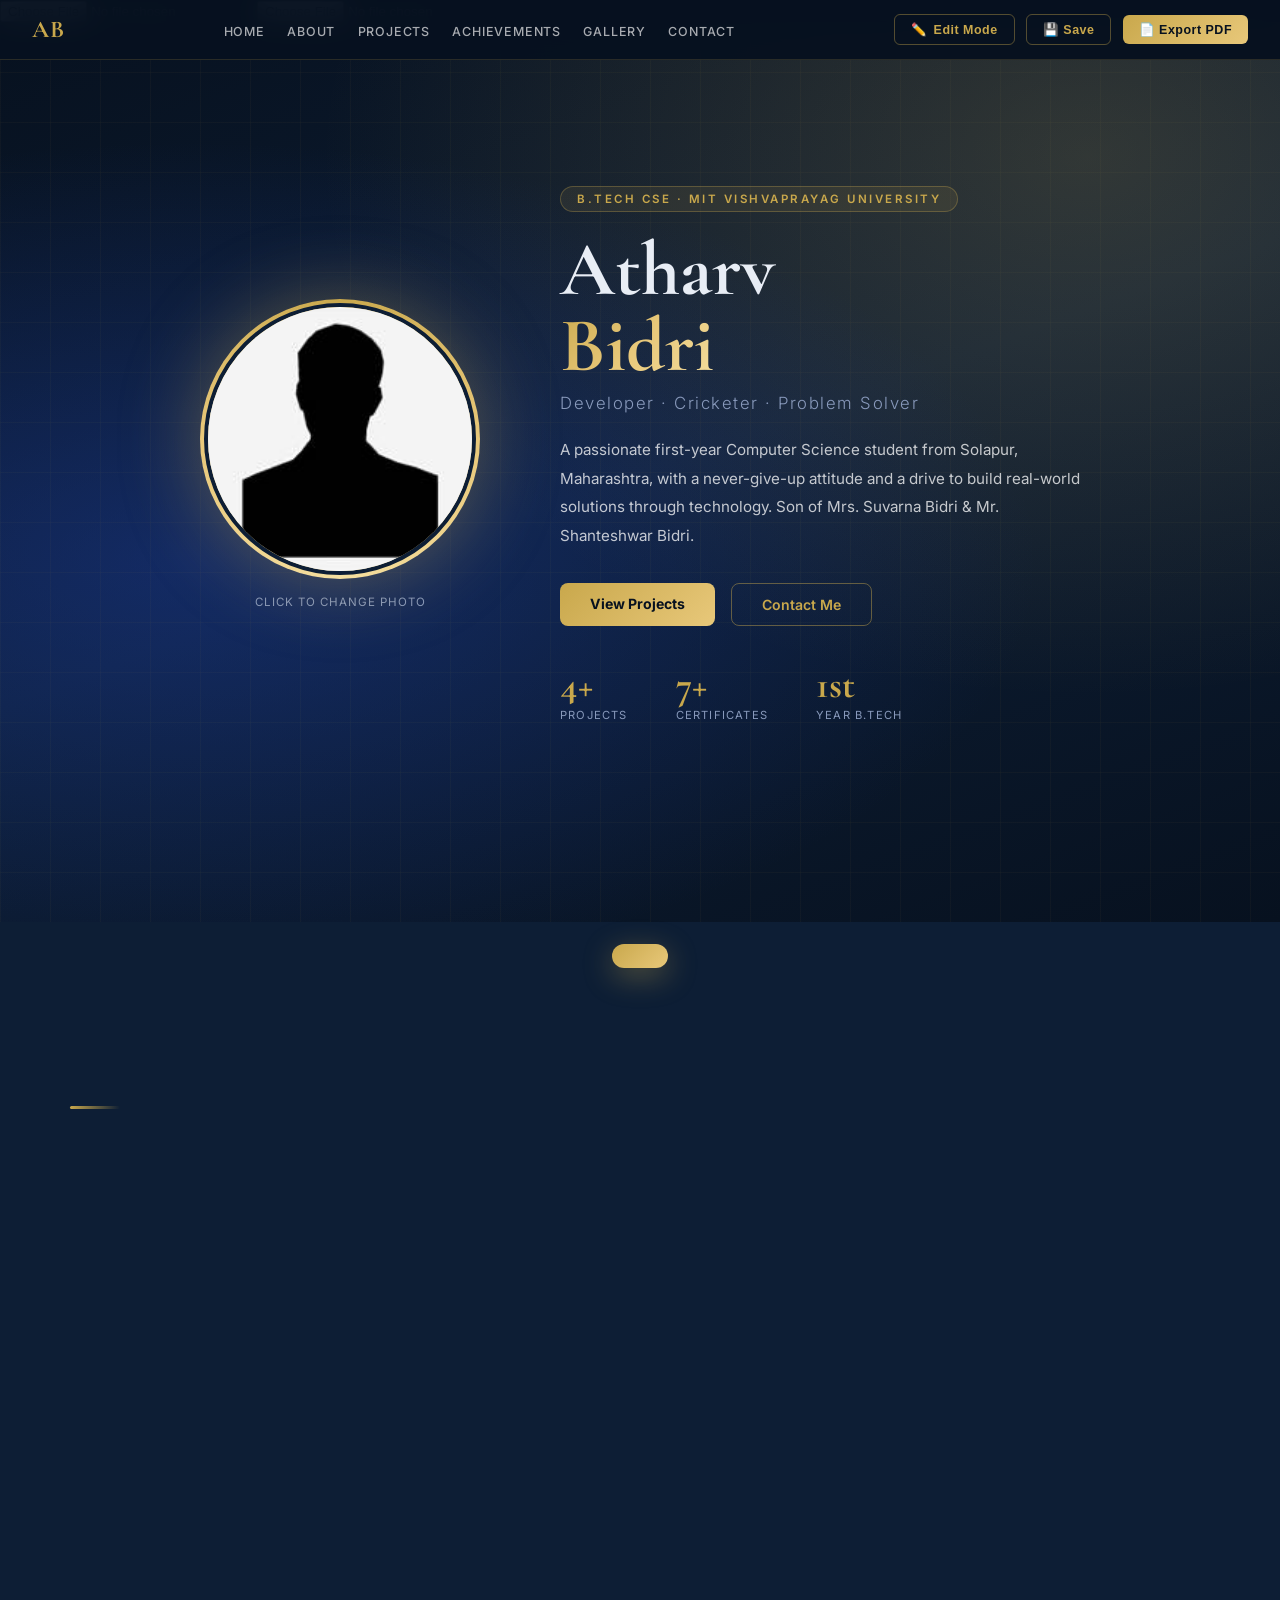
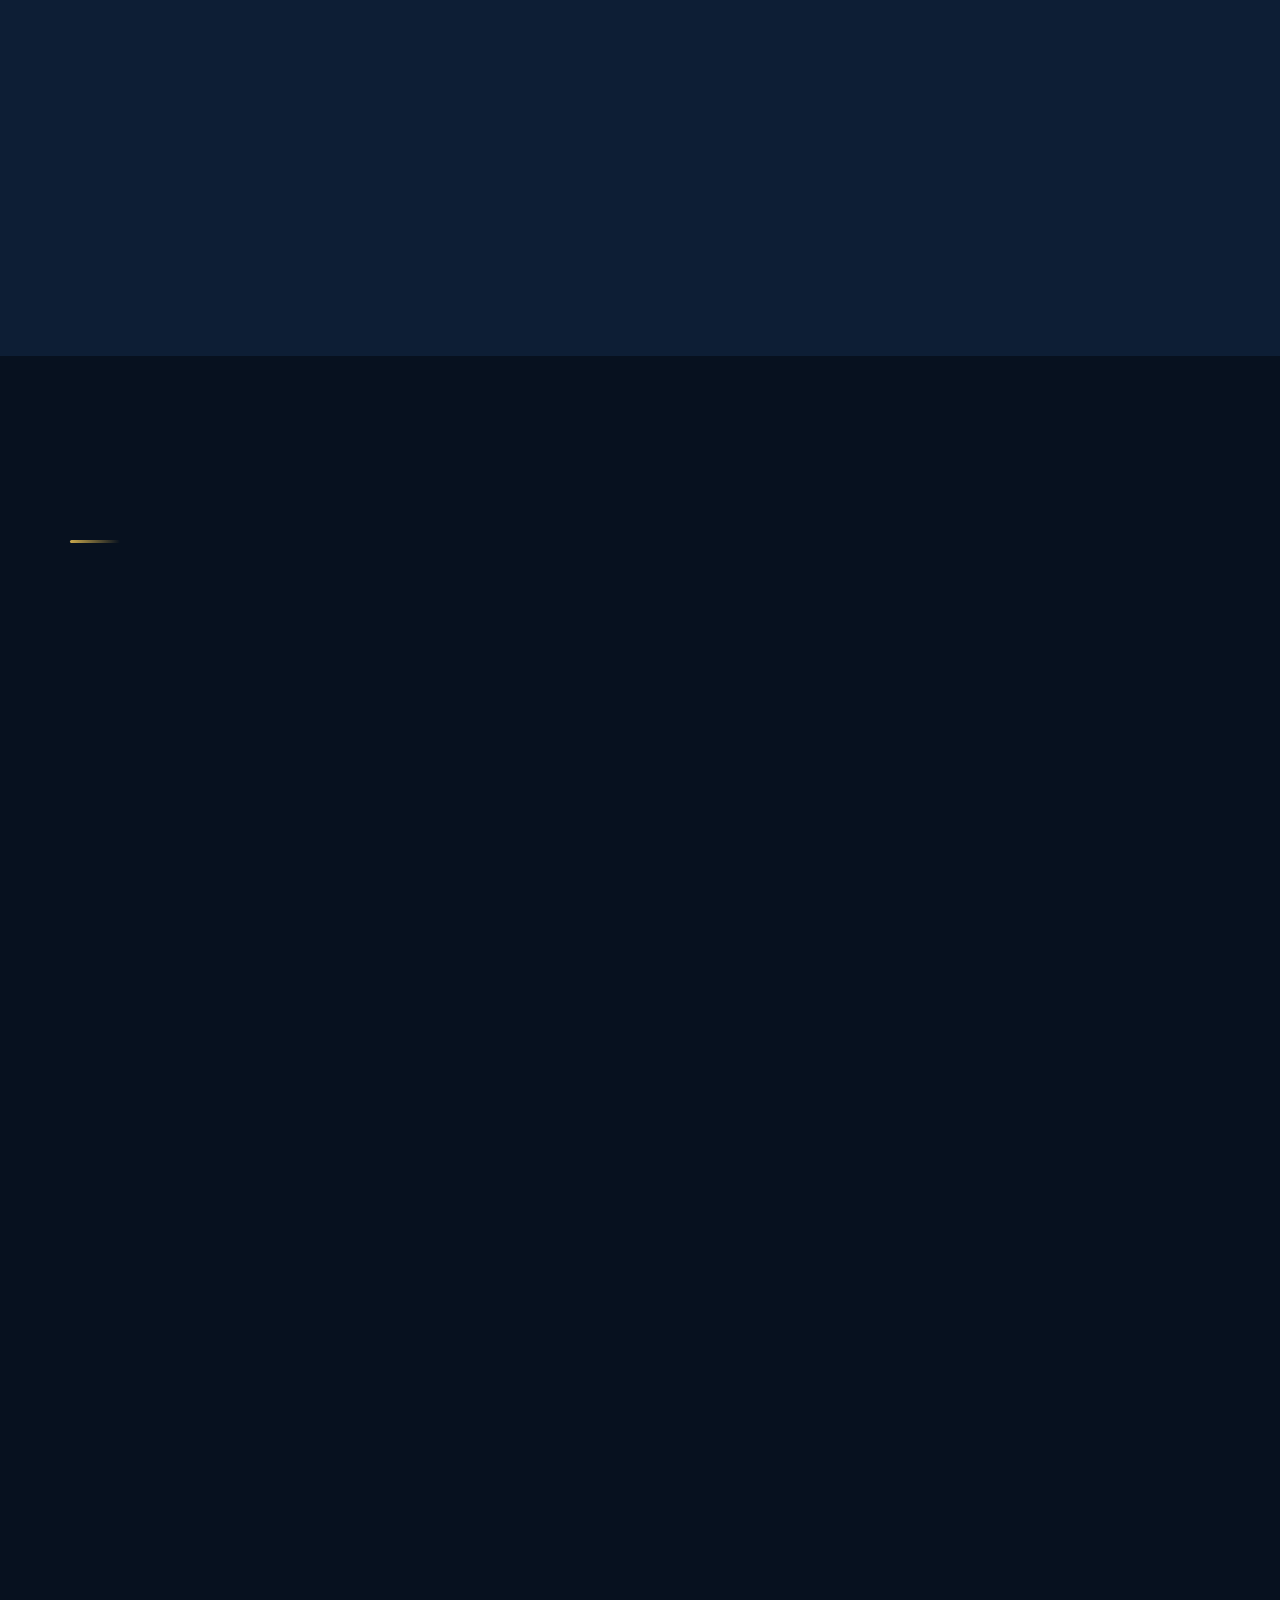
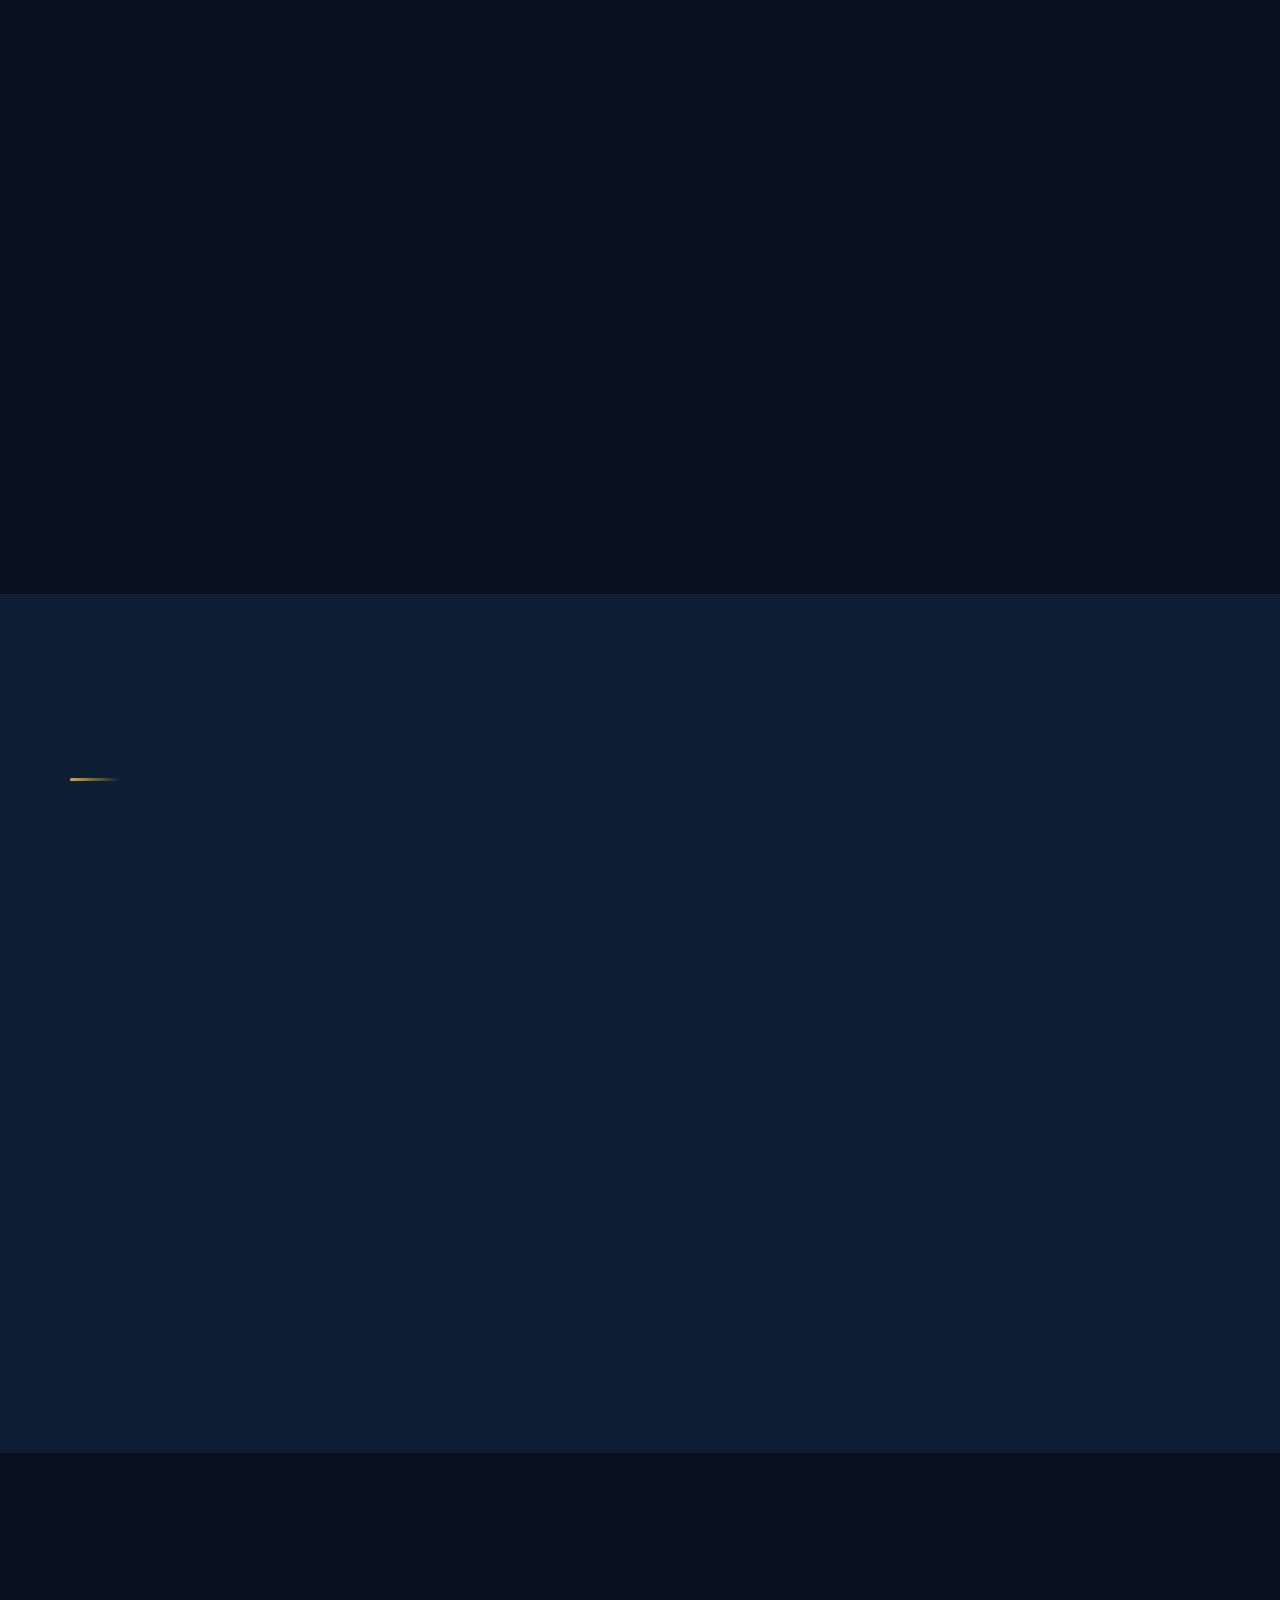
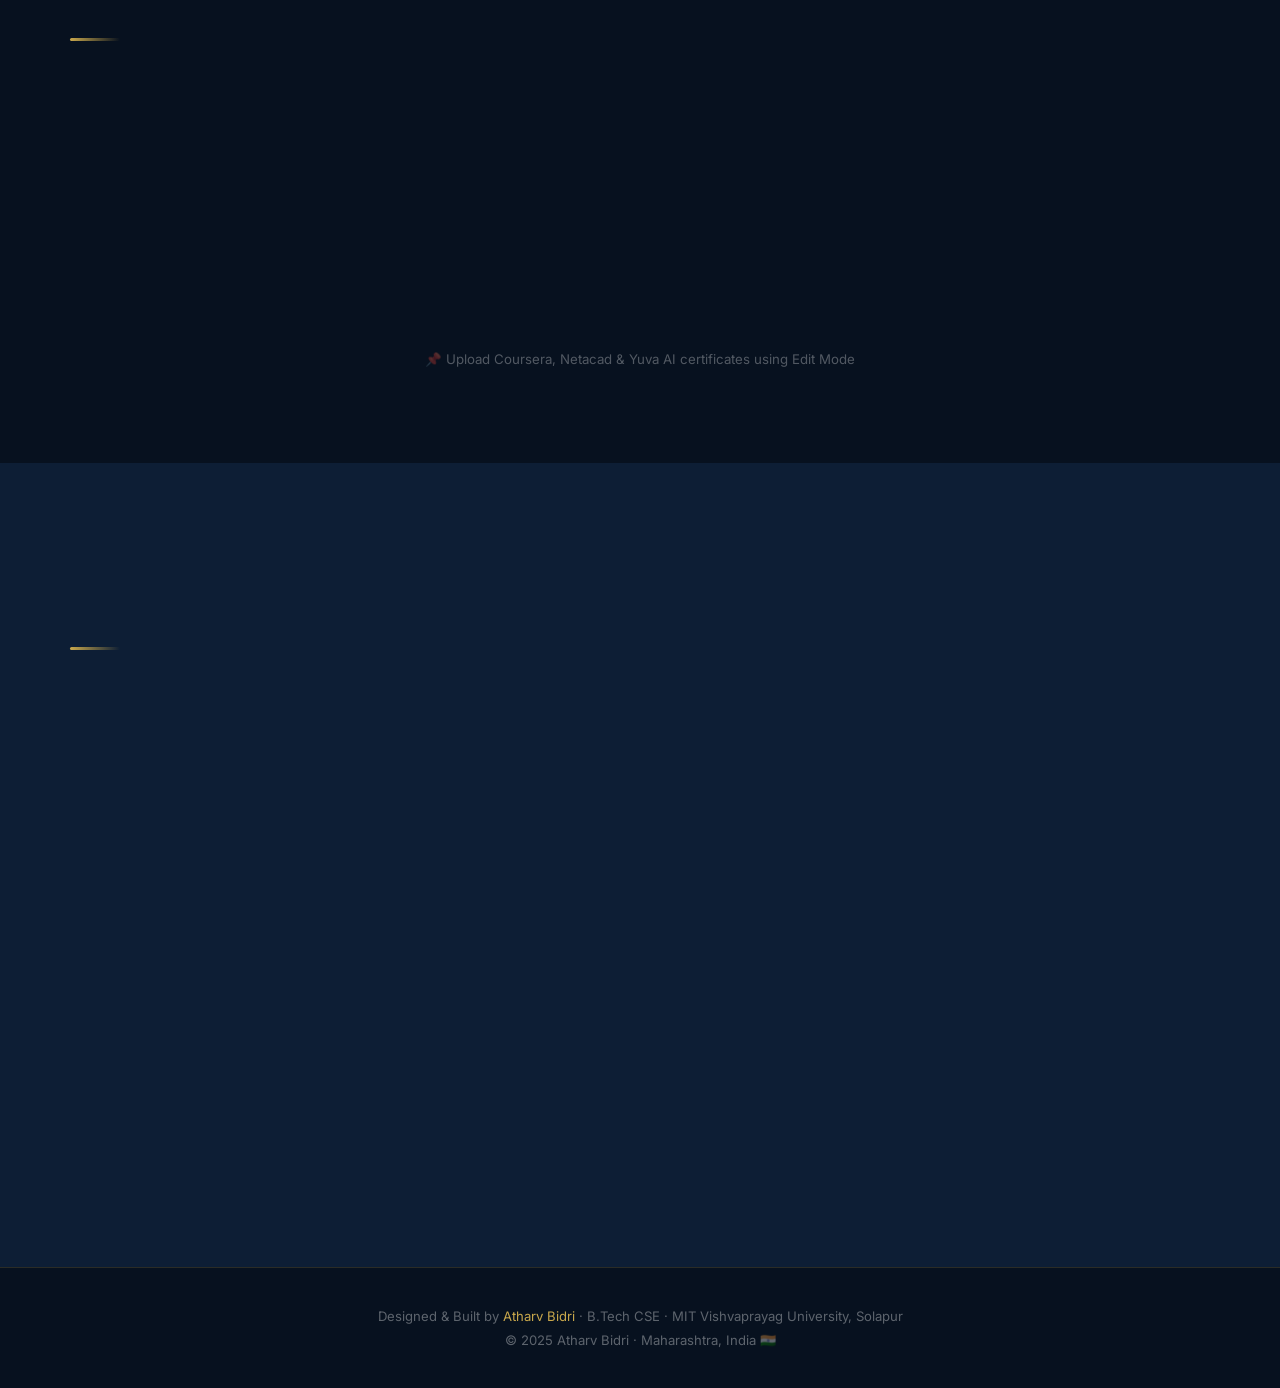
==== commit a900afdc: "Add files via upload" ====
--- a/index.html
+++ b/index.html
@@ -2,237 +2,358 @@
 <html lang="en">
 <head>
 <meta charset="UTF-8">
-<meta name="viewport" content="width=device-width, initial-scale=1.0">
+<meta name="viewport" content="width=device-width,initial-scale=1.0">
 <title>Atharv Bidri — Portfolio</title>
-<link href="https://fonts.googleapis.com/css2?family=Playfair+Display:wght@400;700;900&family=DM+Sans:wght@300;400;500;600&display=swap" rel="stylesheet">
+<link href="https://fonts.googleapis.com/css2?family=Cormorant+Garamond:wght@400;600;700&family=Inter:wght@300;400;500;600&display=swap" rel="stylesheet">
 <style>
-:root {
-  --navy: #0a1628;
-  --deep: #0d1f3c;
-  --gold: #c9a84c;
-  --gold-light: #e8c87a;
-  --cream: #f8f4ee;
-  --white: #ffffff;
-  --muted: #6b7280;
-  --blue: #1e40af;
-}
-* { margin:0; padding:0; box-sizing:border-box; }
-html { scroll-behavior:smooth; }
-body { font-family:'DM Sans',sans-serif; background:var(--navy); color:var(--white); overflow-x:hidden; }
-
-/* SCROLLBAR */
-::-webkit-scrollbar{width:5px} ::-webkit-scrollbar-track{background:var(--navy)} ::-webkit-scrollbar-thumb{background:var(--gold);border-radius:3px}
-
-/* NAV */
-nav {
-  position:fixed; top:0; left:0; right:0; z-index:100;
-  background:rgba(10,22,40,0.97); backdrop-filter:blur(12px);
-  border-bottom:1px solid rgba(201,168,76,0.2);
-  padding:0 2rem; display:flex; align-items:center; justify-content:space-between; height:62px;
-}
-.nav-brand { font-family:'Playfair Display',serif; font-size:1.4rem; color:var(--gold); letter-spacing:1px; }
-.nav-links { display:flex; gap:1.6rem; list-style:none; }
-.nav-links a { color:rgba(255,255,255,0.7); text-decoration:none; font-size:0.82rem; font-weight:500; letter-spacing:0.5px; text-transform:uppercase; transition:color 0.2s; }
-.nav-links a:hover { color:var(--gold); }
+:root{
+  --navy:#07111f;--deep:#0d1e35;--panel:#111f38;
+  --gold:#c9a84c;--gold2:#e8c87a;--gold3:#f5dfa0;
+  --white:#fff;--text:#e8edf5;--muted:#8899bb;
+  --border:rgba(201,168,76,0.18);--red:#e74c3c;
+}
+*{margin:0;padding:0;box-sizing:border-box;}
+html{scroll-behavior:smooth;}
+body{font-family:'Inter',sans-serif;background:var(--navy);color:var(--text);overflow-x:hidden;}
+::-webkit-scrollbar{width:5px}::-webkit-scrollbar-track{background:var(--navy)}::-webkit-scrollbar-thumb{background:var(--gold);border-radius:3px}
+
+/* PARTICLES */
+#particles{position:fixed;inset:0;pointer-events:none;z-index:0;overflow:hidden;}
+.particle{position:absolute;border-radius:50%;background:var(--gold);opacity:0;animation:rise linear infinite;}
+@keyframes rise{0%{transform:translateY(100vh) scale(0);opacity:0}10%{opacity:.6}90%{opacity:.2}100%{transform:translateY(-10vh) scale(1);opacity:0}}
+
+/* TOOLBAR */
+#toolbar{
+  position:fixed;top:0;left:0;right:0;z-index:200;
+  background:rgba(7,17,31,0.97);backdrop-filter:blur(14px);
+  border-bottom:1px solid var(--border);
+  display:flex;align-items:center;justify-content:space-between;
+  padding:0 2rem;height:60px;gap:1rem;
+}
+.nav-brand{font-family:'Cormorant Garamond',serif;font-size:1.5rem;color:var(--gold);letter-spacing:1px;font-weight:700;}
+.nav-links{display:flex;gap:1.4rem;list-style:none;}
+.nav-links a{color:rgba(255,255,255,0.65);text-decoration:none;font-size:0.78rem;font-weight:500;letter-spacing:0.8px;text-transform:uppercase;transition:color 0.2s;}
+.nav-links a:hover{color:var(--gold);}
+.toolbar-btns{display:flex;gap:0.7rem;align-items:center;}
+.tbtn{
+  display:flex;align-items:center;gap:0.4rem;
+  padding:7px 16px;border-radius:6px;border:none;cursor:pointer;
+  font-size:0.78rem;font-weight:600;letter-spacing:0.5px;transition:all 0.2s;
+}
+.tbtn-gold{background:linear-gradient(135deg,var(--gold),var(--gold2));color:var(--navy);}
+.tbtn-gold:hover{transform:translateY(-1px);box-shadow:0 6px 20px rgba(201,168,76,0.4);}
+.tbtn-outline{background:transparent;border:1.5px solid rgba(201,168,76,0.4);color:var(--gold);}
+.tbtn-outline:hover{background:rgba(201,168,76,0.1);}
+.tbtn-red{background:transparent;border:1.5px solid rgba(231,76,60,0.4);color:#e74c3c;}
+.tbtn-red:hover{background:rgba(231,76,60,0.1);}
+.edit-badge{
+  display:none;background:#e74c3c;color:white;font-size:0.68rem;font-weight:700;
+  padding:2px 8px;border-radius:10px;letter-spacing:1px;text-transform:uppercase;
+}
+.edit-badge.visible{display:inline-block;}
 
 /* HERO */
-#home {
-  min-height:100vh; display:flex; align-items:center; justify-content:center;
-  position:relative; overflow:hidden; padding-top:62px;
-}
-.hero-bg {
-  position:absolute; inset:0;
-  background:radial-gradient(ellipse at 15% 55%, rgba(30,64,175,0.35) 0%, transparent 55%),
-             radial-gradient(ellipse at 85% 20%, rgba(201,168,76,0.18) 0%, transparent 50%),
-             linear-gradient(135deg,#0a1628 0%,#0f2044 50%,#0a1628 100%);
-}
-.hero-dots {
-  position:absolute; inset:0;
-  background-image:radial-gradient(rgba(201,168,76,0.08) 1px,transparent 1px);
-  background-size:36px 36px;
-}
-.hero-content {
-  position:relative; z-index:2; display:flex; align-items:center; gap:5rem;
-  max-width:1100px; margin:0 auto; padding:2rem;
-}
-.hero-photo-wrap {
-  flex-shrink:0; width:270px; height:270px; border-radius:50%;
-  background:linear-gradient(135deg,var(--gold),var(--gold-light));
-  padding:5px; box-shadow:0 0 70px rgba(201,168,76,0.35);
-  animation:float 4s ease-in-out infinite;
-}
-@keyframes float{0%,100%{transform:translateY(0)}50%{transform:translateY(-12px)}}
-.hero-photo-wrap img { width:100%; height:100%; border-radius:50%; object-fit:cover; background:#1a2a4a; display:block; }
-.hero-text { flex:1; }
-.hero-tag {
-  display:inline-block; background:rgba(201,168,76,0.12); border:1px solid rgba(201,168,76,0.35);
-  color:var(--gold); font-size:0.72rem; font-weight:600; letter-spacing:2.5px; text-transform:uppercase;
-  padding:5px 16px; border-radius:20px; margin-bottom:1.2rem;
-}
-.hero-name { font-family:'Playfair Display',serif; font-size:clamp(3rem,5.5vw,5rem); font-weight:900; line-height:1.0; margin-bottom:0.5rem; }
-.hero-name span { color:var(--gold); }
-.hero-subtitle { font-size:1.05rem; color:rgba(255,255,255,0.55); margin-bottom:1.4rem; font-weight:300; letter-spacing:1px; }
-.hero-intro { font-size:0.97rem; line-height:1.85; color:rgba(255,255,255,0.78); max-width:520px; margin-bottom:2rem; }
-.hero-btns { display:flex; gap:1rem; flex-wrap:wrap; }
-.btn-gold {
-  background:linear-gradient(135deg,var(--gold),var(--gold-light)); color:var(--navy);
-  padding:12px 28px; border-radius:7px; font-weight:700; font-size:0.88rem;
-  text-decoration:none; letter-spacing:0.5px; transition:transform 0.2s,box-shadow 0.2s;
-}
-.btn-gold:hover { transform:translateY(-2px); box-shadow:0 8px 25px rgba(201,168,76,0.4); }
-.btn-outline {
-  border:1.5px solid rgba(201,168,76,0.5); color:var(--gold);
-  padding:12px 28px; border-radius:7px; font-weight:600; font-size:0.88rem;
-  text-decoration:none; letter-spacing:0.5px; transition:all 0.2s;
-}
-.btn-outline:hover { background:rgba(201,168,76,0.1); border-color:var(--gold); }
-.hero-stats { display:flex; gap:2.5rem; margin-top:2.5rem; }
-.stat-item { text-align:center; }
-.stat-num { font-family:'Playfair Display',serif; font-size:2rem; font-weight:700; color:var(--gold); }
-.stat-label { font-size:0.72rem; text-transform:uppercase; letter-spacing:1px; color:rgba(255,255,255,0.5); margin-top:2px; }
+#home{
+  min-height:100vh;display:flex;align-items:center;justify-content:center;
+  position:relative;padding-top:60px;overflow:hidden;
+}
+.hero-bg{
+  position:absolute;inset:0;z-index:1;
+  background:
+    radial-gradient(ellipse at 15% 60%,rgba(30,64,175,0.4) 0%,transparent 55%),
+    radial-gradient(ellipse at 85% 15%,rgba(201,168,76,0.2) 0%,transparent 50%),
+    linear-gradient(160deg,#07111f 0%,#0d1e35 50%,#07111f 100%);
+}
+.hero-grid{
+  position:absolute;inset:0;z-index:1;
+  background-image:linear-gradient(rgba(201,168,76,0.04) 1px,transparent 1px),linear-gradient(90deg,rgba(201,168,76,0.04) 1px,transparent 1px);
+  background-size:50px 50px;
+}
+.hero-content{
+  position:relative;z-index:2;
+  display:flex;align-items:center;gap:5rem;
+  max-width:1140px;margin:0 auto;padding:2rem;
+}
+.photo-section{flex-shrink:0;display:flex;flex-direction:column;align-items:center;gap:1rem;}
+.photo-ring{
+  width:280px;height:280px;border-radius:50%;
+  background:conic-gradient(var(--gold),var(--gold2),var(--gold3),var(--gold2),var(--gold));
+  padding:4px;animation:spin-slow 8s linear infinite,float 4s ease-in-out infinite;
+  box-shadow:0 0 80px rgba(201,168,76,0.4);cursor:pointer;position:relative;
+}
+@keyframes spin-slow{0%{filter:hue-rotate(0deg)}100%{filter:hue-rotate(20deg)}}
+@keyframes float{0%,100%{transform:translateY(0)}50%{transform:translateY(-14px)}}
+.photo-ring img{
+  width:100%;height:100%;border-radius:50%;object-fit:cover;
+  background:#1a2a4a;display:block;border:4px solid var(--deep);
+  transition:filter 0.3s;
+}
+.photo-ring:hover img{filter:brightness(0.7);}
+.photo-overlay{
+  position:absolute;inset:4px;border-radius:50%;
+  background:rgba(0,0,0,0.5);display:flex;flex-direction:column;align-items:center;justify-content:center;
+  opacity:0;transition:opacity 0.3s;pointer-events:none;
+}
+.photo-ring:hover .photo-overlay{opacity:1;}
+.photo-overlay span{font-size:2rem;}
+.photo-overlay p{font-size:0.75rem;color:var(--gold);font-weight:600;letter-spacing:1px;margin-top:0.3rem;}
+#photoInput{display:none;}
+.hero-text{flex:1;}
+.hero-tag{
+  display:inline-block;background:rgba(201,168,76,0.1);border:1px solid rgba(201,168,76,0.3);
+  color:var(--gold);font-size:0.72rem;font-weight:600;letter-spacing:2.5px;text-transform:uppercase;
+  padding:5px 16px;border-radius:20px;margin-bottom:1.2rem;
+  animation:fadeInUp 0.8s ease both;animation-delay:0.2s;
+}
+.hero-name{
+  font-family:'Cormorant Garamond',serif;
+  font-size:clamp(3.2rem,6vw,5.5rem);font-weight:700;line-height:1.0;margin-bottom:0.5rem;
+  animation:fadeInUp 0.8s ease both;animation-delay:0.4s;
+}
+.hero-name span{
+  background:linear-gradient(135deg,var(--gold),var(--gold2),var(--gold3));
+  -webkit-background-clip:text;-webkit-text-fill-color:transparent;background-clip:text;
+}
+.hero-sub{font-size:1.05rem;color:var(--muted);margin-bottom:1.4rem;font-weight:300;letter-spacing:1.5px;animation:fadeInUp 0.8s ease both;animation-delay:0.5s;}
+.hero-intro{font-size:0.95rem;line-height:1.9;color:rgba(255,255,255,0.75);max-width:520px;margin-bottom:2rem;animation:fadeInUp 0.8s ease both;animation-delay:0.6s;}
+.hero-btns{display:flex;gap:1rem;flex-wrap:wrap;animation:fadeInUp 0.8s ease both;animation-delay:0.7s;}
+.btn-g{background:linear-gradient(135deg,var(--gold),var(--gold2));color:var(--navy);padding:12px 30px;border-radius:8px;font-weight:700;font-size:0.88rem;text-decoration:none;transition:all 0.2s;}
+.btn-g:hover{transform:translateY(-2px);box-shadow:0 8px 28px rgba(201,168,76,0.45);}
+.btn-o{border:1.5px solid rgba(201,168,76,0.45);color:var(--gold);padding:12px 30px;border-radius:8px;font-weight:600;font-size:0.88rem;text-decoration:none;transition:all 0.2s;}
+.btn-o:hover{background:rgba(201,168,76,0.1);}
+.hero-stats{display:flex;gap:3rem;margin-top:2.5rem;animation:fadeInUp 0.8s ease both;animation-delay:0.9s;}
+.stat-num{font-family:'Cormorant Garamond',serif;font-size:2.4rem;font-weight:700;color:var(--gold);line-height:1;}
+.stat-lbl{font-size:0.7rem;text-transform:uppercase;letter-spacing:1.2px;color:var(--muted);margin-top:3px;}
+
+@keyframes fadeInUp{from{opacity:0;transform:translateY(24px)}to{opacity:1;transform:translateY(0)}}
 
 /* SECTIONS */
-section { padding:6rem 2rem; }
-.section-inner { max-width:1100px; margin:0 auto; }
-.section-label { font-size:0.72rem; font-weight:600; letter-spacing:3px; text-transform:uppercase; color:var(--gold); margin-bottom:0.5rem; }
-.section-title { font-family:'Playfair Display',serif; font-size:clamp(2rem,4vw,2.8rem); font-weight:700; margin-bottom:0.7rem; }
-.section-divider { width:55px; height:3px; background:linear-gradient(90deg,var(--gold),transparent); margin-bottom:3rem; }
+section{padding:6rem 2rem;position:relative;z-index:2;}
+.sec-inner{max-width:1140px;margin:0 auto;}
+.sec-lbl{font-size:0.7rem;font-weight:600;letter-spacing:3.5px;text-transform:uppercase;color:var(--gold);margin-bottom:0.5rem;}
+.sec-title{font-family:'Cormorant Garamond',serif;font-size:clamp(2rem,4vw,3rem);font-weight:700;margin-bottom:0.7rem;line-height:1.15;}
+.sec-div{width:50px;height:3px;background:linear-gradient(90deg,var(--gold),transparent);margin-bottom:3rem;border-radius:2px;}
+
+/* SCROLL REVEAL */
+.reveal{opacity:0;transform:translateY(30px);transition:opacity 0.7s ease,transform 0.7s ease;}
+.reveal.visible{opacity:1;transform:translateY(0);}
+.reveal-l{opacity:0;transform:translateX(-30px);transition:opacity 0.7s ease,transform 0.7s ease;}
+.reveal-l.visible{opacity:1;transform:translateX(0);}
+.reveal-r{opacity:0;transform:translateX(30px);transition:opacity 0.7s ease,transform 0.7s ease;}
+.reveal-r.visible{opacity:1;transform:translateX(0);}
 
 /* ABOUT */
-#about { background:var(--deep); }
-.about-grid { display:grid; grid-template-columns:1fr 1fr; gap:2rem; }
-.about-card {
-  background:rgba(255,255,255,0.04); border:1px solid rgba(201,168,76,0.15);
-  border-radius:14px; padding:2rem; transition:border-color 0.3s;
-}
-.about-card:hover { border-color:rgba(201,168,76,0.35); }
-.about-card h3 { font-family:'Playfair Display',serif; font-size:1.1rem; color:var(--gold); margin-bottom:1.2rem; }
-.about-card p, .about-card li { color:rgba(255,255,255,0.72); line-height:1.85; font-size:0.92rem; }
-.about-card ul { list-style:none; }
-.about-card ul li { margin-bottom:0.4rem; }
-.about-card ul li::before { content:"▸ "; color:var(--gold); }
-.edu-item { margin-bottom:1.3rem; padding-left:1rem; border-left:2px solid var(--gold); }
-.edu-item strong { color:white; display:block; font-size:0.95rem; }
-.edu-item em { color:var(--muted); font-size:0.82rem; font-style:normal; display:block; margin-top:2px; }
-.strength-bar { margin-bottom:1rem; }
-.strength-label { display:flex; justify-content:space-between; font-size:0.83rem; color:rgba(255,255,255,0.7); margin-bottom:5px; }
-.bar-track { background:rgba(255,255,255,0.08); border-radius:10px; height:7px; overflow:hidden; }
-.bar-fill { height:100%; border-radius:10px; background:linear-gradient(90deg,var(--gold),var(--gold-light)); transition:width 1.5s ease; }
+#about{background:var(--deep);}
+.about-grid{display:grid;grid-template-columns:1fr 1fr;gap:1.8rem;}
+.acard{
+  background:rgba(255,255,255,0.03);border:1px solid var(--border);
+  border-radius:16px;padding:2rem;transition:all 0.3s;
+}
+.acard:hover{border-color:rgba(201,168,76,0.4);transform:translateY(-3px);box-shadow:0 12px 40px rgba(0,0,0,0.3);}
+.acard h3{font-family:'Cormorant Garamond',serif;font-size:1.2rem;color:var(--gold2);margin-bottom:1.2rem;}
+.acard p,.acard li{color:rgba(255,255,255,0.7);line-height:1.85;font-size:0.92rem;}
+.acard ul{list-style:none;}
+.acard ul li{margin-bottom:0.4rem;padding-left:1.2rem;position:relative;}
+.acard ul li::before{content:"▸";position:absolute;left:0;color:var(--gold);}
+.edu-item{margin-bottom:1.3rem;padding-left:1.1rem;border-left:2px solid var(--gold);}
+.edu-item strong{color:white;display:block;font-size:0.94rem;}
+.edu-item em{color:var(--muted);font-size:0.82rem;font-style:normal;display:block;margin-top:2px;}
+.sbar{margin-bottom:1.1rem;}
+.sbar-top{display:flex;justify-content:space-between;font-size:0.82rem;color:rgba(255,255,255,0.65);margin-bottom:5px;}
+.sbar-track{background:rgba(255,255,255,0.07);border-radius:10px;height:6px;overflow:hidden;}
+.sbar-fill{height:100%;border-radius:10px;background:linear-gradient(90deg,var(--gold),var(--gold2));width:0;transition:width 1.5s ease;}
 
 /* PROJECTS */
-#projects { background:var(--navy); }
-.projects-grid { display:grid; grid-template-columns:repeat(auto-fit,minmax(320px,1fr)); gap:1.8rem; }
-.project-card {
-  background:rgba(255,255,255,0.03); border:1px solid rgba(201,168,76,0.15);
-  border-radius:14px; overflow:hidden; transition:transform 0.3s,box-shadow 0.3s,border-color 0.3s;
-}
-.project-card:hover { transform:translateY(-7px); box-shadow:0 20px 50px rgba(0,0,0,0.45); border-color:rgba(201,168,76,0.4); }
-.project-cert { width:100%; height:195px; overflow:hidden; background:#0f2044; cursor:pointer; }
-.project-cert img { width:100%; height:100%; object-fit:cover; transition:transform 0.4s; }
-.project-card:hover .project-cert img { transform:scale(1.04); }
-.project-body { padding:1.5rem; }
-.project-tag {
-  font-size:0.68rem; font-weight:600; letter-spacing:1.5px; text-transform:uppercase;
-  color:var(--gold); background:rgba(201,168,76,0.1); padding:3px 10px; border-radius:20px;
-  display:inline-block; margin-bottom:0.7rem;
-}
-.project-body h3 { font-family:'Playfair Display',serif; font-size:1.1rem; margin-bottom:0.6rem; line-height:1.3; }
-.project-body p { color:rgba(255,255,255,0.62); font-size:0.88rem; line-height:1.72; margin-bottom:1rem; }
-.tech-chips { display:flex; flex-wrap:wrap; gap:0.4rem; }
-.chip { font-size:0.7rem; padding:3px 10px; border-radius:20px; background:rgba(30,64,175,0.25); border:1px solid rgba(30,64,175,0.4); color:#93c5fd; }
+#projects{background:var(--navy);}
+.proj-grid{display:grid;grid-template-columns:repeat(auto-fit,minmax(300px,1fr));gap:1.8rem;}
+.proj-card{
+  background:rgba(255,255,255,0.025);border:1px solid var(--border);
+  border-radius:16px;overflow:hidden;transition:all 0.35s;position:relative;
+}
+.proj-card:hover{transform:translateY(-8px);box-shadow:0 24px 60px rgba(0,0,0,0.5);border-color:rgba(201,168,76,0.45);}
+.proj-cert{width:100%;height:190px;overflow:hidden;background:var(--panel);cursor:pointer;position:relative;}
+.proj-cert img{width:100%;height:100%;object-fit:cover;transition:transform 0.5s;}
+.proj-card:hover .proj-cert img{transform:scale(1.06);}
+.proj-cert-overlay{
+  position:absolute;inset:0;background:rgba(0,0,0,0.6);
+  display:flex;align-items:center;justify-content:center;
+  opacity:0;transition:opacity 0.3s;font-size:0.85rem;color:white;letter-spacing:1px;
+}
+.proj-cert:hover .proj-cert-overlay{opacity:1;}
+.remove-card-btn{
+  position:absolute;top:8px;right:8px;width:28px;height:28px;border-radius:50%;
+  background:rgba(231,76,60,0.9);border:none;color:white;cursor:pointer;
+  font-size:1rem;display:none;align-items:center;justify-content:center;z-index:10;
+  transition:transform 0.2s;
+}
+.remove-card-btn:hover{transform:scale(1.15);}
+.edit-mode .remove-card-btn{display:flex;}
+.proj-body{padding:1.5rem;}
+.proj-tag{font-size:0.67rem;font-weight:600;letter-spacing:1.5px;text-transform:uppercase;color:var(--gold);background:rgba(201,168,76,0.09);padding:3px 10px;border-radius:20px;display:inline-block;margin-bottom:0.7rem;}
+.proj-body h3{font-family:'Cormorant Garamond',serif;font-size:1.15rem;margin-bottom:0.55rem;line-height:1.3;}
+.proj-body p{color:rgba(255,255,255,0.6);font-size:0.87rem;line-height:1.75;margin-bottom:1rem;}
+.chips{display:flex;flex-wrap:wrap;gap:0.4rem;}
+.chip{font-size:0.68rem;padding:3px 10px;border-radius:20px;background:rgba(30,64,175,0.22);border:1px solid rgba(30,64,175,0.38);color:#93c5fd;}
+.proj-date{font-size:0.72rem;color:var(--gold);margin-top:0.8rem;opacity:0.8;}
+
+/* ADD CERT BUTTON */
+.add-cert-btn{
+  border:2px dashed rgba(201,168,76,0.35);border-radius:16px;
+  display:none;align-items:center;justify-content:center;flex-direction:column;
+  gap:0.7rem;padding:2.5rem;cursor:pointer;transition:all 0.3s;min-height:200px;
+  background:rgba(201,168,76,0.03);
+}
+.add-cert-btn:hover{border-color:var(--gold);background:rgba(201,168,76,0.07);}
+.add-cert-btn span{font-size:2.5rem;}
+.add-cert-btn p{color:var(--gold);font-size:0.88rem;font-weight:600;}
+.edit-mode .add-cert-btn{display:flex;}
 
 /* SPECIAL PROJECTS */
-.special-projects { margin-top:3rem; }
-.special-title { font-family:'Playfair Display',serif; font-size:1.5rem; color:var(--gold-light); margin-bottom:1.5rem; padding-bottom:0.5rem; border-bottom:1px solid rgba(201,168,76,0.2); }
-.special-grid { display:grid; grid-template-columns:repeat(auto-fit,minmax(300px,1fr)); gap:1.5rem; }
-.special-card {
-  background:rgba(255,255,255,0.03); border:1px solid rgba(201,168,76,0.15);
-  border-radius:14px; padding:2rem; transition:all 0.3s;
-}
-.special-card:hover { border-color:rgba(201,168,76,0.4); transform:translateY(-4px); }
-.special-card-icon { font-size:2.5rem; margin-bottom:1rem; }
-.special-card h3 { font-family:'Playfair Display',serif; font-size:1.1rem; margin-bottom:0.4rem; color:var(--gold-light); }
-.special-card .badge { font-size:0.7rem; font-weight:700; letter-spacing:1.5px; text-transform:uppercase; color:var(--gold); background:rgba(201,168,76,0.1); padding:2px 8px; border-radius:10px; margin-bottom:0.8rem; display:inline-block; }
-.special-card p { color:rgba(255,255,255,0.65); font-size:0.88rem; line-height:1.75; }
-.special-card ul { list-style:none; margin-top:0.8rem; }
-.special-card ul li { color:rgba(255,255,255,0.65); font-size:0.85rem; margin-bottom:0.3rem; }
-.special-card ul li::before { content:"✦ "; color:var(--gold); font-size:0.6rem; }
+.sp-title{font-family:'Cormorant Garamond',serif;font-size:1.7rem;color:var(--gold2);margin:3.5rem 0 1.5rem;padding-bottom:0.6rem;border-bottom:1px solid var(--border);}
+.sp-grid{display:grid;grid-template-columns:repeat(auto-fit,minmax(300px,1fr));gap:1.5rem;}
+.sp-card{
+  background:rgba(255,255,255,0.025);border:1px solid var(--border);
+  border-radius:16px;padding:2rem;transition:all 0.3s;position:relative;
+}
+.sp-card:hover{border-color:rgba(201,168,76,0.4);transform:translateY(-4px);}
+.sp-icon{font-size:2.5rem;margin-bottom:1rem;}
+.sp-badge{font-size:0.67rem;font-weight:700;letter-spacing:1.5px;text-transform:uppercase;color:var(--gold);background:rgba(201,168,76,0.1);padding:2px 9px;border-radius:10px;margin-bottom:0.8rem;display:inline-block;}
+.sp-card h3{font-family:'Cormorant Garamond',serif;font-size:1.15rem;margin-bottom:0.5rem;color:var(--gold2);}
+.sp-card p{color:rgba(255,255,255,0.63);font-size:0.87rem;line-height:1.78;}
+.sp-card ul{list-style:none;margin-top:0.8rem;}
+.sp-card ul li{color:rgba(255,255,255,0.63);font-size:0.83rem;margin-bottom:0.35rem;padding-left:1.2rem;position:relative;}
+.sp-card ul li::before{content:"✦";position:absolute;left:0;color:var(--gold);font-size:0.55rem;top:0.2rem;}
 
 /* ACHIEVEMENTS */
-#achievements { background:var(--deep); }
-.achieve-grid { display:grid; grid-template-columns:repeat(auto-fit,minmax(250px,1fr)); gap:1.5rem; }
-.achieve-card {
-  background:rgba(255,255,255,0.03); border:1px solid rgba(201,168,76,0.15);
-  border-radius:12px; padding:1.8rem; transition:all 0.3s;
-}
-.achieve-card:hover { transform:translateY(-5px); border-color:rgba(201,168,76,0.4); background:rgba(201,168,76,0.05); }
-.achieve-icon { font-size:2.2rem; margin-bottom:1rem; }
-.achieve-card h3 { font-size:0.95rem; font-weight:600; margin-bottom:0.5rem; color:var(--gold-light); }
-.achieve-card p { color:rgba(255,255,255,0.58); font-size:0.85rem; line-height:1.65; }
-.achieve-date { font-size:0.72rem; color:var(--gold); margin-top:0.8rem; opacity:0.8; }
+#achievements{background:var(--deep);}
+.ach-grid{display:grid;grid-template-columns:repeat(auto-fit,minmax(240px,1fr));gap:1.4rem;}
+.ach-card{
+  background:rgba(255,255,255,0.025);border:1px solid var(--border);
+  border-radius:14px;padding:1.8rem;transition:all 0.3s;position:relative;
+}
+.ach-card:hover{transform:translateY(-5px);border-color:rgba(201,168,76,0.4);background:rgba(201,168,76,0.04);}
+.ach-icon{font-size:2rem;margin-bottom:0.9rem;}
+.ach-card h3{font-size:0.92rem;font-weight:600;margin-bottom:0.5rem;color:var(--gold2);}
+.ach-card p{color:rgba(255,255,255,0.56);font-size:0.84rem;line-height:1.65;}
+.ach-date{font-size:0.7rem;color:var(--gold);margin-top:0.7rem;opacity:0.75;}
 
 /* GALLERY */
-#gallery { background:var(--navy); }
-.gallery-grid { display:grid; grid-template-columns:repeat(auto-fill,minmax(250px,1fr)); gap:1rem; }
-.gallery-item {
-  border-radius:10px; overflow:hidden; border:1px solid rgba(201,168,76,0.15);
-  cursor:pointer; transition:all 0.3s; background:#0f2044;
-}
-.gallery-item:hover { transform:scale(1.03); box-shadow:0 12px 35px rgba(0,0,0,0.5); border-color:var(--gold); }
-.gallery-item img { width:100%; height:200px; object-fit:cover; display:block; }
-.gallery-caption { padding:0.6rem 0.8rem; font-size:0.76rem; color:rgba(255,255,255,0.5); background:rgba(0,0,0,0.3); }
+#gallery{background:var(--navy);}
+.gal-grid{display:grid;grid-template-columns:repeat(auto-fill,minmax(240px,1fr));gap:1rem;}
+.gal-item{
+  border-radius:12px;overflow:hidden;border:1px solid var(--border);
+  cursor:pointer;transition:all 0.3s;background:var(--panel);position:relative;
+}
+.gal-item:hover{transform:scale(1.04);box-shadow:0 14px 40px rgba(0,0,0,0.55);border-color:var(--gold);}
+.gal-item img{width:100%;height:195px;object-fit:cover;display:block;}
+.gal-caption{padding:0.6rem 0.8rem;font-size:0.74rem;color:rgba(255,255,255,0.45);background:rgba(0,0,0,0.25);}
+.gal-remove{
+  position:absolute;top:6px;right:6px;width:26px;height:26px;border-radius:50%;
+  background:rgba(231,76,60,0.9);border:none;color:white;cursor:pointer;
+  font-size:0.85rem;display:none;align-items:center;justify-content:center;
+}
+.edit-mode .gal-remove{display:flex;}
+.add-gal-btn{
+  border:2px dashed rgba(201,168,76,0.3);border-radius:12px;
+  display:none;align-items:center;justify-content:center;flex-direction:column;
+  gap:0.5rem;cursor:pointer;transition:all 0.3s;height:195px;
+  background:rgba(201,168,76,0.02);
+}
+.add-gal-btn:hover{border-color:var(--gold);background:rgba(201,168,76,0.06);}
+.add-gal-btn span{font-size:2rem;color:var(--gold);}
+.add-gal-btn p{color:var(--gold);font-size:0.8rem;font-weight:600;}
+.edit-mode .add-gal-btn{display:flex;}
 
 /* LIGHTBOX */
-.lightbox { display:none; position:fixed; inset:0; background:rgba(0,0,0,0.93); z-index:999; align-items:center; justify-content:center; flex-direction:column; }
-.lightbox.active { display:flex; }
-.lightbox img { max-width:90vw; max-height:82vh; border-radius:8px; box-shadow:0 0 60px rgba(0,0,0,0.8); }
-.lightbox-close { position:absolute; top:1.5rem; right:2rem; font-size:2rem; color:white; cursor:pointer; opacity:0.7; background:none; border:none; }
-.lightbox-close:hover { opacity:1; color:var(--gold); }
-.lightbox-caption { margin-top:1rem; color:rgba(255,255,255,0.6); font-size:0.9rem; }
+.lightbox{display:none;position:fixed;inset:0;background:rgba(0,0,0,0.94);z-index:999;align-items:center;justify-content:center;flex-direction:column;}
+.lightbox.active{display:flex;}
+.lightbox img{max-width:90vw;max-height:82vh;border-radius:10px;box-shadow:0 0 80px rgba(0,0,0,0.8);animation:zoomIn 0.3s ease;}
+@keyframes zoomIn{from{transform:scale(0.85);opacity:0}to{transform:scale(1);opacity:1}}
+.lb-close{position:absolute;top:1.5rem;right:2rem;font-size:1.8rem;color:white;cursor:pointer;background:rgba(255,255,255,0.1);border:none;width:42px;height:42px;border-radius:50%;transition:background 0.2s;}
+.lb-close:hover{background:rgba(231,76,60,0.8);}
+.lb-cap{margin-top:1rem;color:rgba(255,255,255,0.55);font-size:0.88rem;}
 
 /* CONTACT */
-#contact { background:var(--deep); }
-.contact-grid { display:grid; grid-template-columns:1fr 1fr; gap:3rem; align-items:start; }
-.contact-info h3 { font-family:'Playfair Display',serif; font-size:1.4rem; margin-bottom:1.5rem; }
-.contact-item {
-  display:flex; align-items:center; gap:1rem; margin-bottom:1rem;
-  padding:1rem 1.2rem; background:rgba(255,255,255,0.04);
-  border:1px solid rgba(201,168,76,0.12); border-radius:10px;
-  text-decoration:none; color:white; transition:all 0.2s;
-}
-.contact-item:hover { border-color:var(--gold); background:rgba(201,168,76,0.07); }
-.contact-icon { font-size:1.3rem; flex-shrink:0; }
-.contact-item div strong { display:block; font-size:0.72rem; color:var(--gold); letter-spacing:1px; text-transform:uppercase; }
-.contact-item div span { font-size:0.92rem; color:rgba(255,255,255,0.8); }
-.fun-facts h3 { font-family:'Playfair Display',serif; font-size:1.4rem; margin-bottom:1.5rem; }
-.fact-item { display:flex; gap:1rem; align-items:flex-start; margin-bottom:0.9rem; padding:1rem; background:rgba(255,255,255,0.03); border-radius:8px; border-left:3px solid var(--gold); }
-.fact-icon { font-size:1.3rem; flex-shrink:0; }
-.fact-item p { color:rgba(255,255,255,0.68); font-size:0.88rem; line-height:1.65; }
+#contact{background:var(--deep);}
+.con-grid{display:grid;grid-template-columns:1fr 1fr;gap:3rem;align-items:start;}
+.con-info h3{font-family:'Cormorant Garamond',serif;font-size:1.5rem;margin-bottom:1.5rem;}
+.con-item{
+  display:flex;align-items:center;gap:1rem;margin-bottom:1rem;
+  padding:1rem 1.2rem;background:rgba(255,255,255,0.03);
+  border:1px solid var(--border);border-radius:12px;
+  text-decoration:none;color:white;transition:all 0.2s;
+}
+.con-item:hover{border-color:var(--gold);background:rgba(201,168,76,0.06);}
+.con-icon{font-size:1.3rem;flex-shrink:0;}
+.con-item strong{display:block;font-size:0.69rem;color:var(--gold);letter-spacing:1px;text-transform:uppercase;}
+.con-item span{font-size:0.9rem;color:rgba(255,255,255,0.78);}
+.facts h3{font-family:'Cormorant Garamond',serif;font-size:1.5rem;margin-bottom:1.5rem;}
+.fact{display:flex;gap:1rem;align-items:flex-start;margin-bottom:0.9rem;padding:1rem;background:rgba(255,255,255,0.025);border-radius:10px;border-left:3px solid var(--gold);}
+.fact-ic{font-size:1.3rem;flex-shrink:0;}
+.fact p{color:rgba(255,255,255,0.65);font-size:0.87rem;line-height:1.7;}
 
 /* FOOTER */
-footer { text-align:center; padding:2.5rem; border-top:1px solid rgba(201,168,76,0.15); background:var(--navy); color:rgba(255,255,255,0.38); font-size:0.83rem; }
-footer span { color:var(--gold); }
-
-@media(max-width:768px) {
-  .hero-content { flex-direction:column; text-align:center; gap:2rem; }
-  .hero-photo-wrap { width:190px; height:190px; }
-  .hero-stats { justify-content:center; }
-  .about-grid,.contact-grid { grid-template-columns:1fr; }
-  .nav-links { display:none; }
+footer{text-align:center;padding:2.5rem;border-top:1px solid var(--border);background:var(--navy);color:rgba(255,255,255,0.35);font-size:0.82rem;position:relative;z-index:2;}
+footer span{color:var(--gold);}
+
+/* EDIT MODE HIGHLIGHT */
+.edit-mode [contenteditable]{
+  border-bottom:1px dashed rgba(201,168,76,0.5)!important;
+  outline:none;cursor:text;
+  transition:background 0.2s;
+}
+.edit-mode [contenteditable]:hover{background:rgba(201,168,76,0.06);border-radius:4px;}
+.edit-mode [contenteditable]:focus{background:rgba(201,168,76,0.1);border-radius:4px;}
+
+/* TOAST */
+.toast{
+  position:fixed;bottom:2rem;left:50%;transform:translateX(-50%) translateY(100px);
+  background:linear-gradient(135deg,var(--gold),var(--gold2));color:var(--navy);
+  padding:12px 28px;border-radius:30px;font-weight:700;font-size:0.87rem;
+  z-index:999;transition:transform 0.4s ease;pointer-events:none;box-shadow:0 8px 30px rgba(201,168,76,0.4);
+}
+.toast.show{transform:translateX(-50%) translateY(0);}
+
+/* PRINT / PDF */
+@media print{
+  #toolbar,.edit-badge,.tbtn,#particles,.remove-card-btn,.add-cert-btn,.add-gal-btn,.gal-remove,.lb-close{display:none!important;}
+  *{animation:none!important;transition:none!important;}
+  .reveal,.reveal-l,.reveal-r{opacity:1!important;transform:none!important;}
+  body{background:white!important;color:black!important;}
+  section{page-break-inside:avoid;}
+}
+
+@media(max-width:768px){
+  .hero-content{flex-direction:column;text-align:center;gap:2rem;}
+  .photo-ring{width:200px;height:200px;}
+  .about-grid,.con-grid{grid-template-columns:1fr;}
+  .hero-stats{justify-content:center;}
+  .nav-links{display:none;}
 }
 </style>
 </head>
 <body>
 
+<!-- PARTICLES -->
+<div id="particles"></div>
+
 <!-- LIGHTBOX -->
-<div class="lightbox" id="lightbox" onclick="closeLightbox()">
-  <button class="lightbox-close" onclick="closeLightbox()">✕</button>
-  <img id="lightbox-img" src="" alt="">
-  <div class="lightbox-caption" id="lightbox-caption"></div>
+<div class="lightbox" id="lightbox">
+  <button class="lb-close" onclick="closeLB()">✕</button>
+  <img id="lb-img" src="" alt="">
+  <div class="lb-cap" id="lb-cap"></div>
 </div>
 
-<!-- NAV -->
-<nav>
+<!-- TOAST -->
+<div class="toast" id="toast"></div>
+
+<!-- HIDDEN INPUTS -->
+<input type="file" id="photoInput" accept="image/*">
+<input type="file" id="certInput" accept="image/*">
+<input type="file" id="galInput" accept="image/*">
+
+<!-- TOOLBAR -->
+<div id="toolbar">
   <div class="nav-brand">AB</div>
   <ul class="nav-links">
     <li><a href="#home">Home</a></li>
@@ -242,409 +363,410 @@
     <li><a href="#gallery">Gallery</a></li>
     <li><a href="#contact">Contact</a></li>
   </ul>
-</nav>
-
-<!-- HERO -->
+  <div class="toolbar-btns">
+    <span class="edit-badge" id="editBadge">Editing</span>
+    <button class="tbtn tbtn-outline" onclick="toggleEdit()">✏️ <span id="editBtnTxt">Edit Mode</span></button>
+    <button class="tbtn tbtn-outline" onclick="saveData()">💾 Save</button>
+    <button class="tbtn tbtn-gold" onclick="exportPDF()">📄 Export PDF</button>
+  </div>
+</div>
+
+<!-- ══════════════ HERO ══════════════ -->
 <section id="home">
   <div class="hero-bg"></div>
-  <div class="hero-dots"></div>
+  <div class="hero-grid"></div>
   <div class="hero-content">
-    <div class="hero-photo-wrap">
-      <img id="profile-photo" src="" alt="Atharv Bidri">
+    <div class="photo-section">
+      <div class="photo-ring" onclick="document.getElementById('photoInput').click()">
+        <img id="profilePhoto" src="[data-uri]" alt="Atharv Bidri">
+        <div class="photo-overlay"><span>📷</span><p>Change Photo</p></div>
+      </div>
+      <p style="font-size:0.72rem;color:var(--muted);letter-spacing:1px;">CLICK TO CHANGE PHOTO</p>
     </div>
     <div class="hero-text">
       <div class="hero-tag">B.Tech CSE · MIT Vishvaprayag University</div>
       <h1 class="hero-name">Atharv<br><span>Bidri</span></h1>
-      <p class="hero-subtitle">Developer · Cricketer · Problem Solver</p>
-      <p class="hero-intro">
-        A passionate first-year Computer Science student from Solapur, Maharashtra, with a 
-        never-give-up attitude and a drive to build real-world solutions through technology. 
-        Equally driven on the cricket pitch and the coding screen.
-      </p>
+      <p class="hero-sub" contenteditable="false">Developer · Cricketer · Problem Solver</p>
+      <p class="hero-intro" contenteditable="false">A passionate first-year Computer Science student from Solapur, Maharashtra, with a never-give-up attitude and a drive to build real-world solutions through technology. Son of Mrs. Suvarna Bidri &amp; Mr. Shanteshwar Bidri.</p>
       <div class="hero-btns">
-        <a href="#projects" class="btn-gold">View Projects</a>
-        <a href="#contact" class="btn-outline">Contact Me</a>
+        <a href="#projects" class="btn-g">View Projects</a>
+        <a href="#contact" class="btn-o">Contact Me</a>
       </div>
       <div class="hero-stats">
-        <div class="stat-item"><div class="stat-num">4+</div><div class="stat-label">Projects</div></div>
-        <div class="stat-item"><div class="stat-num">4+</div><div class="stat-label">Certificates</div></div>
-        <div class="stat-item"><div class="stat-num">1st</div><div class="stat-label">Year B.Tech</div></div>
+        <div><div class="stat-num">4+</div><div class="stat-lbl">Projects</div></div>
+        <div><div class="stat-num">7+</div><div class="stat-lbl">Certificates</div></div>
+        <div><div class="stat-num">1st</div><div class="stat-lbl">Year B.Tech</div></div>
       </div>
     </div>
   </div>
 </section>
 
-<!-- ABOUT -->
+<!-- ══════════════ ABOUT ══════════════ -->
 <section id="about">
-  <div class="section-inner">
-    <div class="section-label">Know Me Better</div>
-    <h2 class="section-title">About Me</h2>
-    <div class="section-divider"></div>
+  <div class="sec-inner">
+    <div class="sec-lbl reveal">Know Me Better</div>
+    <h2 class="sec-title reveal">About Me</h2>
+    <div class="sec-div"></div>
     <div class="about-grid">
-      <div class="about-card">
+      <div class="acard reveal-l">
         <h3>🎓 Education</h3>
-        <div class="edu-item">
-          <strong>B.Tech — Computer Science & Engineering</strong>
-          <em>MIT Vishvaprayag University, Solapur · 2024–Present (1st Year)</em>
-        </div>
-        <div class="edu-item">
-          <strong>Higher Secondary (11th–12th)</strong>
-          <em>Chhatrapati Shivaji Maharaj Junior College, Solapur</em>
-        </div>
-        <div class="edu-item">
-          <strong>Secondary Schooling (SSC)</strong>
-          <em>Suyash Vidyalaya, Solapur</em>
-        </div>
-        <div class="edu-item">
-          <strong>Primary Schooling</strong>
-          <em>Shree Siddheshwar Prashala School</em>
-        </div>
-      </div>
-
-      <div class="about-card">
+        <div class="edu-item"><strong contenteditable="false">B.Tech — Computer Science & Engineering</strong><em contenteditable="false">MIT Vishvaprayag University, Solapur · 2024–Present (1st Year)</em></div>
+        <div class="edu-item"><strong contenteditable="false">Higher Secondary (11th–12th)</strong><em contenteditable="false">Chhatrapati Shivaji Maharaj Junior College, Solapur</em></div>
+        <div class="edu-item"><strong contenteditable="false">Secondary Schooling (SSC)</strong><em contenteditable="false">Suyash Vidyalaya, Solapur</em></div>
+        <div class="edu-item"><strong contenteditable="false">Primary Schooling</strong><em contenteditable="false">Shree Siddheshwar Prashala School</em></div>
+      </div>
+      <div class="acard reveal-r">
         <h3>🎯 Interests & Goals</h3>
-        <p style="margin-bottom:1rem;">I am deeply passionate about two worlds — the digital and the physical. I love mobile gaming, cricket, and using technology to solve real problems in society.</p>
+        <p contenteditable="false" style="margin-bottom:1rem;">Deeply passionate about two worlds — the digital and the physical. I love mobile gaming, cricket, and using technology to solve real problems in society.</p>
         <ul>
-          <li>Aspiring to become a professional Cricketer or Pro Gamer</li>
-          <li>Build impactful tech products for social good</li>
-          <li>Explore AI, App Development & Sustainable Tech</li>
-          <li>Represent Maharashtra in sports & technology events</li>
+          <li contenteditable="false">Aspiring to become a professional Cricketer or Pro Gamer</li>
+          <li contenteditable="false">Build impactful tech products for social good</li>
+          <li contenteditable="false">Explore AI, App Development & Sustainable Tech</li>
+          <li contenteditable="false">Represent Maharashtra in sports & technology events</li>
         </ul>
       </div>
-
-      <div class="about-card">
+      <div class="acard reveal-l">
         <h3>💪 Strengths</h3>
-        <div class="strength-bar">
-          <div class="strength-label"><span>Emotional Stability</span><span>95%</span></div>
-          <div class="bar-track"><div class="bar-fill" style="width:95%"></div></div>
-        </div>
-        <div class="strength-bar">
-          <div class="strength-label"><span>Never-Give-Up Attitude</span><span>100%</span></div>
-          <div class="bar-track"><div class="bar-fill" style="width:100%"></div></div>
-        </div>
-        <div class="strength-bar">
-          <div class="strength-label"><span>Teamwork</span><span>90%</span></div>
-          <div class="bar-track"><div class="bar-fill" style="width:90%"></div></div>
-        </div>
-        <div class="strength-bar">
-          <div class="strength-label"><span>Problem Solving</span><span>85%</span></div>
-          <div class="bar-track"><div class="bar-fill" style="width:85%"></div></div>
-        </div>
-        <div class="strength-bar">
-          <div class="strength-label"><span>Creativity</span><span>88%</span></div>
-          <div class="bar-track"><div class="bar-fill" style="width:88%"></div></div>
-        </div>
-      </div>
-
-      <div class="about-card">
+        <div class="sbar"><div class="sbar-top"><span>Emotional Stability</span><span>95%</span></div><div class="sbar-track"><div class="sbar-fill" data-width="95"></div></div></div>
+        <div class="sbar"><div class="sbar-top"><span>Never-Give-Up Attitude</span><span>100%</span></div><div class="sbar-track"><div class="sbar-fill" data-width="100"></div></div></div>
+        <div class="sbar"><div class="sbar-top"><span>Teamwork</span><span>90%</span></div><div class="sbar-track"><div class="sbar-fill" data-width="90"></div></div></div>
+        <div class="sbar"><div class="sbar-top"><span>Problem Solving</span><span>85%</span></div><div class="sbar-track"><div class="sbar-fill" data-width="85"></div></div></div>
+        <div class="sbar"><div class="sbar-top"><span>Creativity</span><span>88%</span></div><div class="sbar-track"><div class="sbar-fill" data-width="88"></div></div></div>
+      </div>
+      <div class="acard reveal-r">
         <h3>👨‍👩‍👦 Personal Info</h3>
         <ul>
-          <li>Son of Mrs. Suvarna Bidri & Mr. Shanteshwar Bidri</li>
-          <li>From Solapur, Maharashtra, India</li>
-          <li>Passionate about Mobile Gaming & Cricket</li>
-          <li>Believes in sustainability & social responsibility</li>
-          <li>Self-starter with hands-on project experience</li>
-          <li>Active in environmental and tech initiatives</li>
+          <li contenteditable="false">Son of Mrs. Suvarna Bidri & Mr. Shanteshwar Bidri</li>
+          <li contenteditable="false">From Solapur, Maharashtra, India</li>
+          <li contenteditable="false">Passionate about Mobile Gaming & Cricket</li>
+          <li contenteditable="false">Believes in sustainability & social responsibility</li>
+          <li contenteditable="false">Self-starter with hands-on project experience</li>
+          <li contenteditable="false">Active in environmental and tech initiatives</li>
         </ul>
       </div>
     </div>
   </div>
 </section>
 
-<!-- PROJECTS -->
+<!-- ══════════════ PROJECTS ══════════════ -->
 <section id="projects">
-  <div class="section-inner">
-    <div class="section-label">What I've Built</div>
-    <h2 class="section-title">Projects & Certifications</h2>
-    <div class="section-divider"></div>
-
-    <div class="projects-grid">
-      <div class="project-card">
-        <div class="project-cert" onclick="openLightbox(document.getElementById('cert1').src,'Android Fitness Tracking App')">
-          <img id="cert1" src="" alt="Android Fitness App Certificate">
+  <div class="sec-inner">
+    <div class="sec-lbl reveal">What I've Built</div>
+    <h2 class="sec-title reveal">Projects & Certifications</h2>
+    <div class="sec-div"></div>
+    <div class="proj-grid" id="projGrid">
+
+      <div class="proj-card reveal">
+        <button class="remove-card-btn" onclick="removeCard(this,'proj-card')" title="Remove">✕</button>
+        <div class="proj-cert" onclick="openLB(this.querySelector('img').src,'Android Fitness Tracking App')">
+          <img src="[data-uri]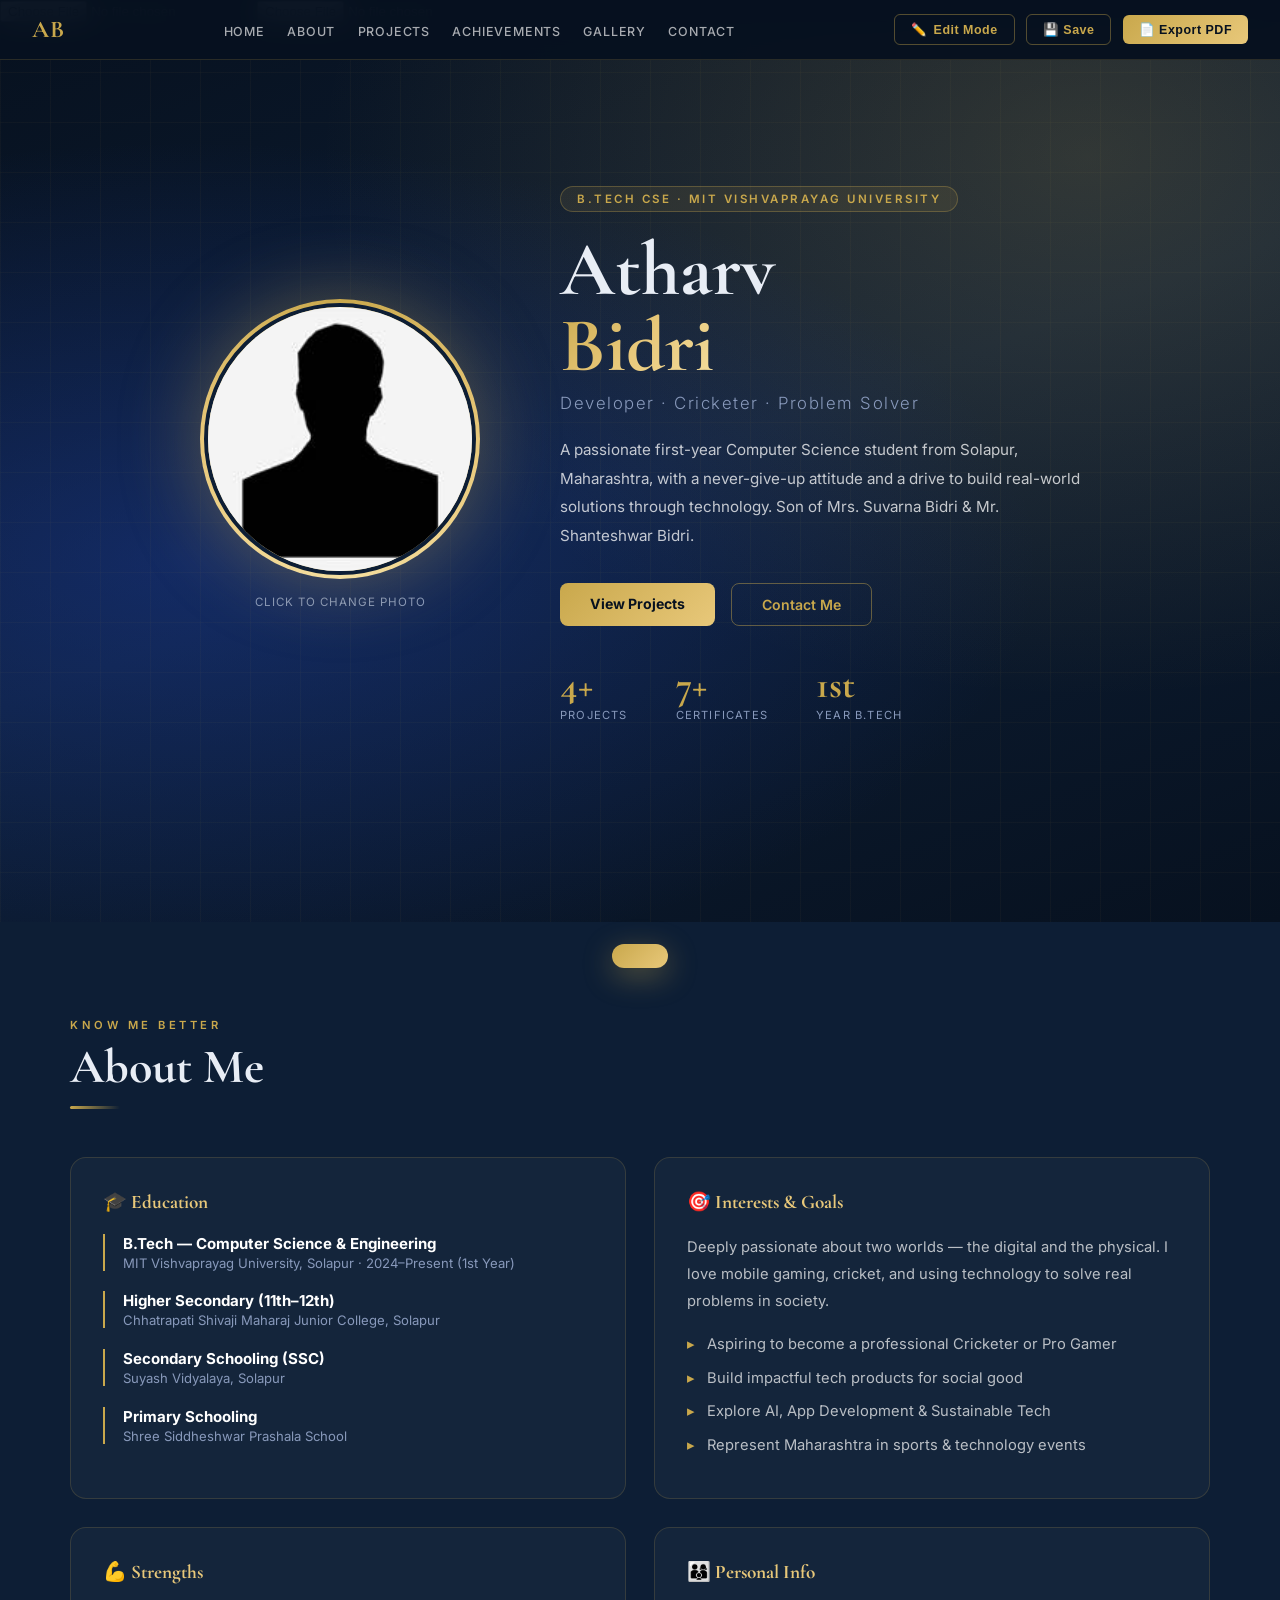
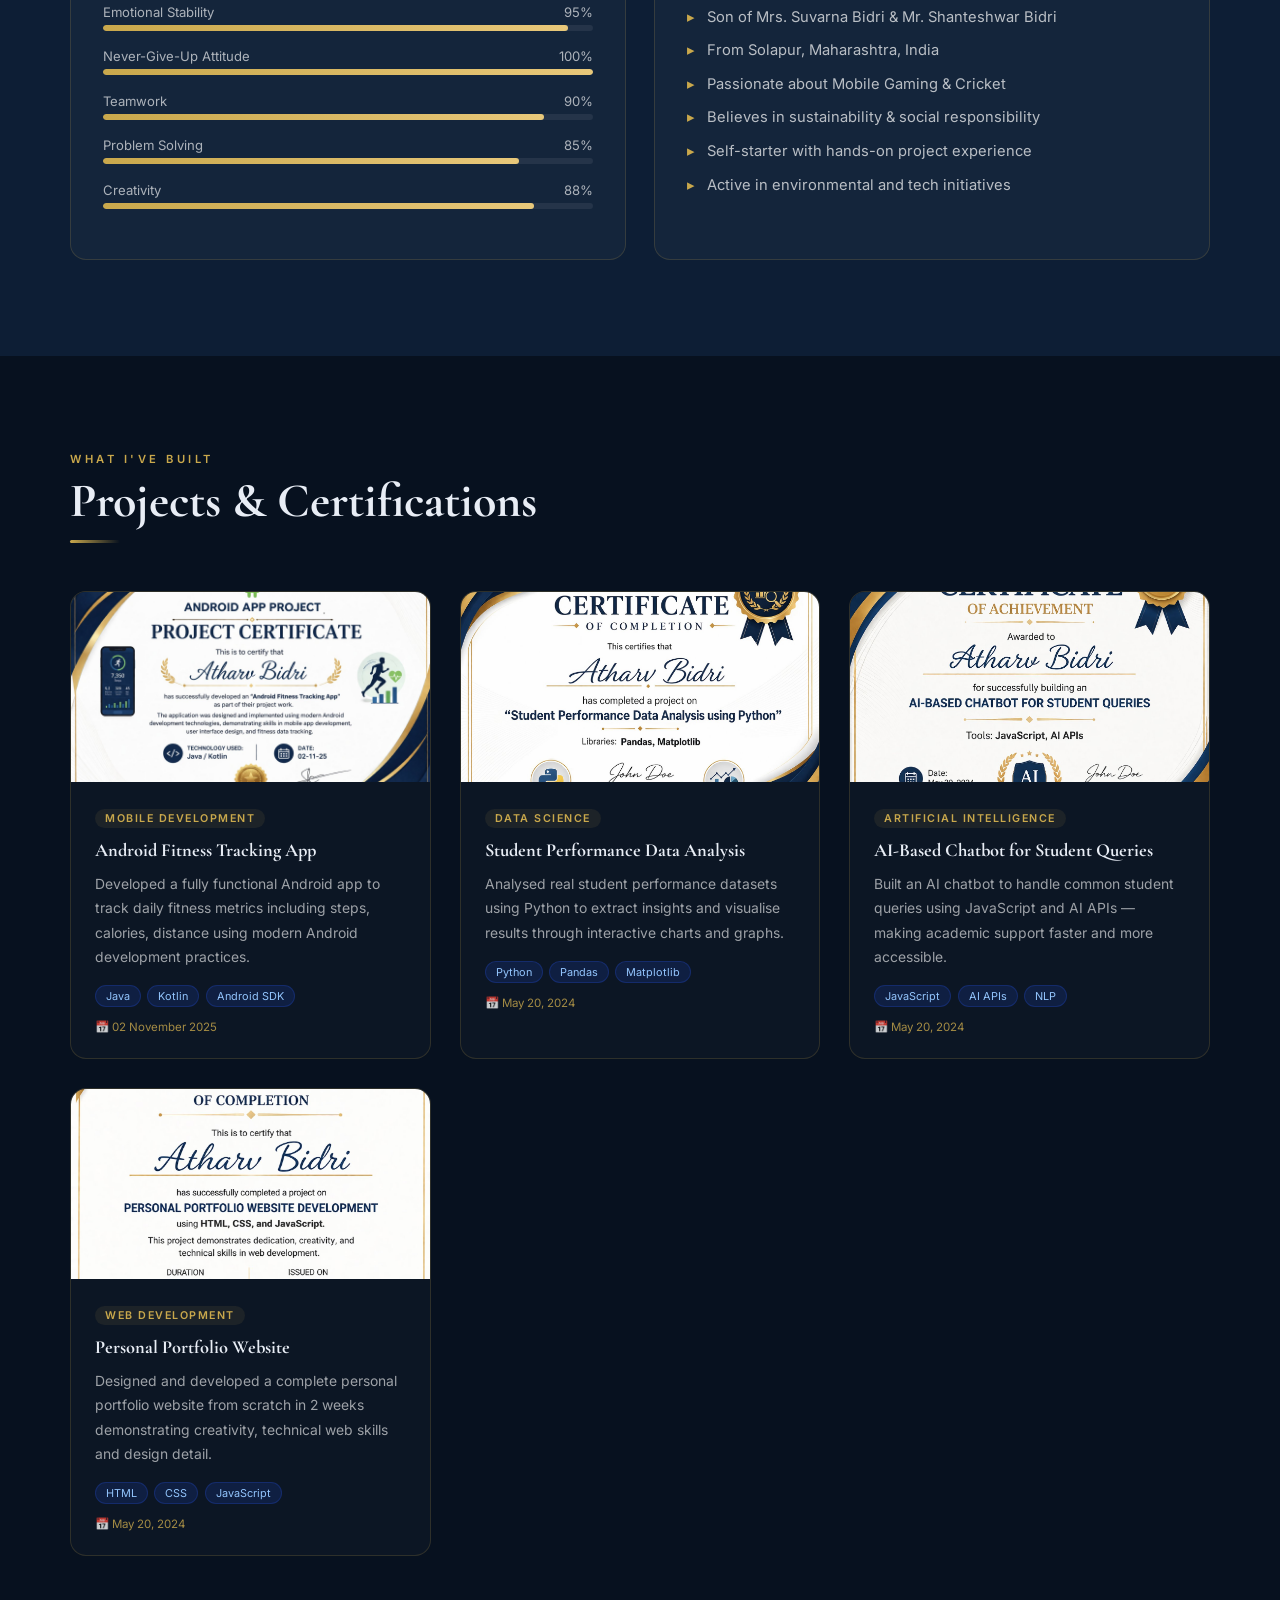
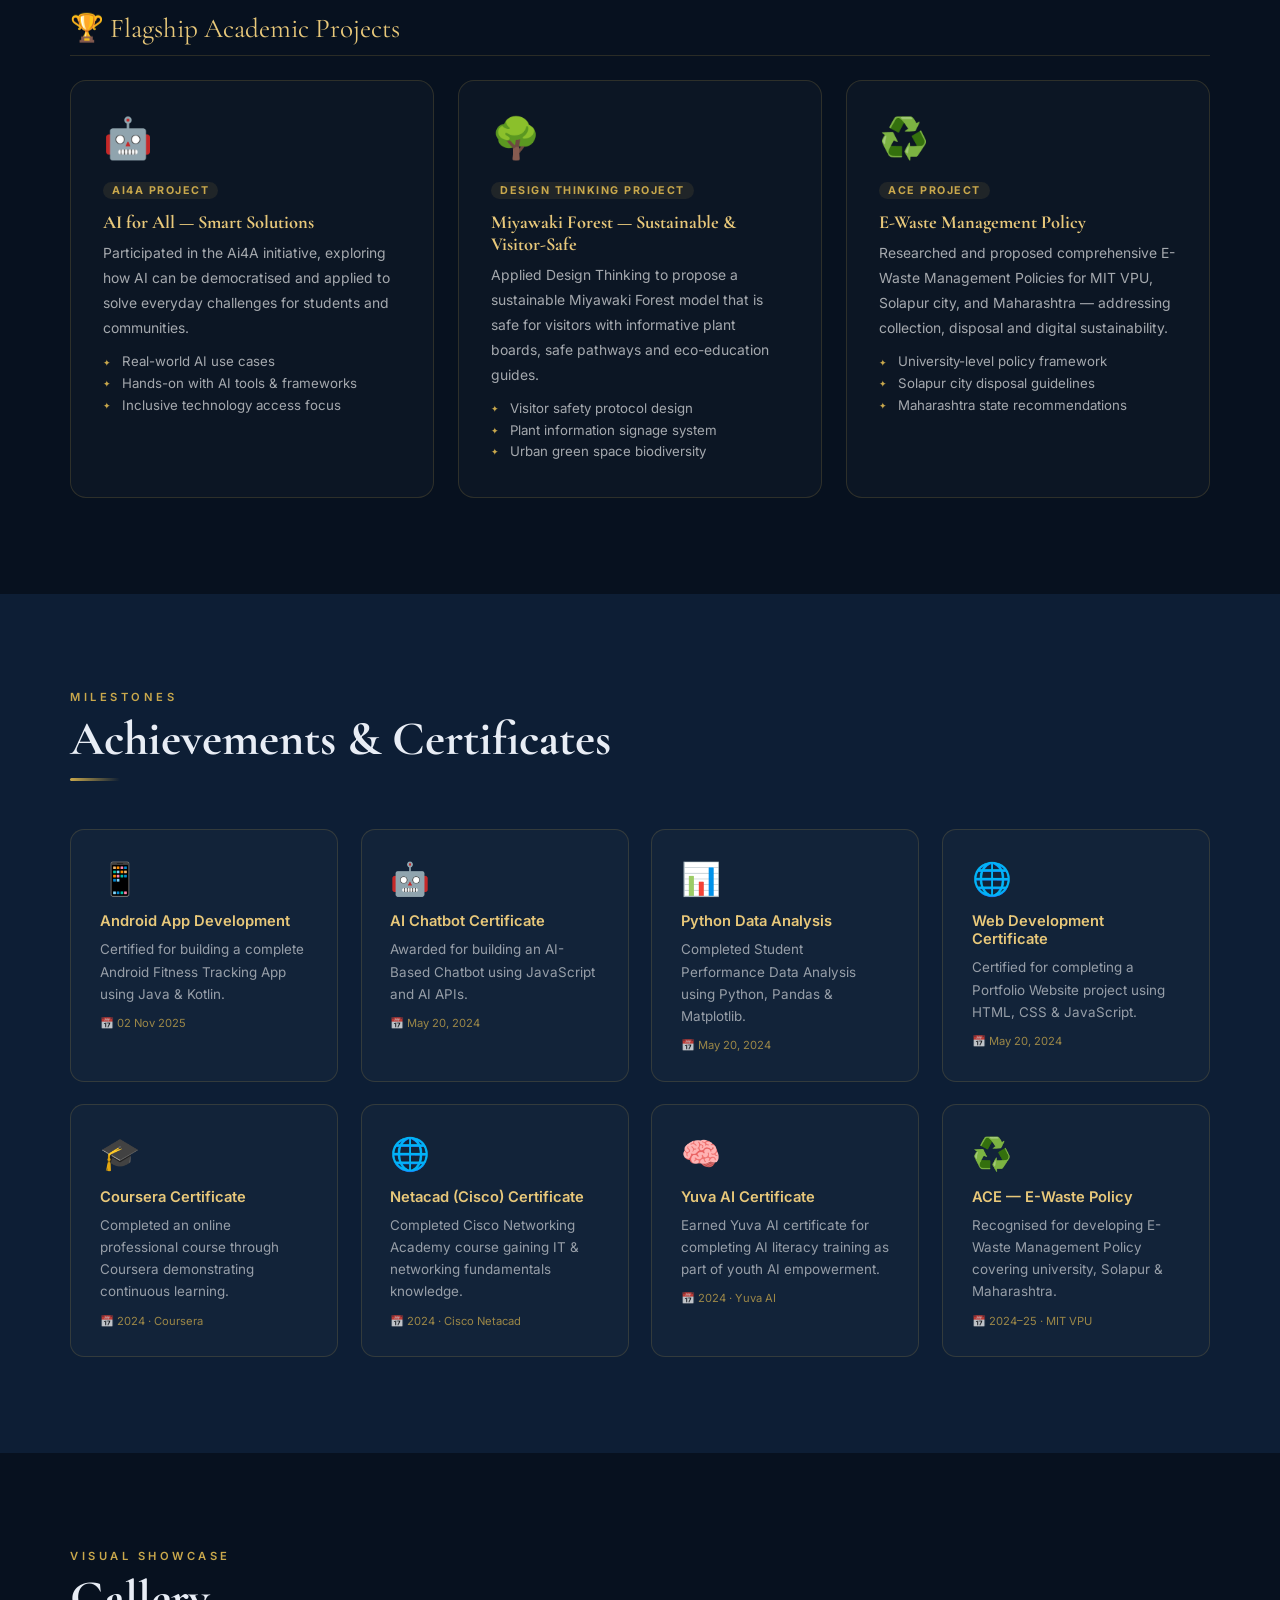
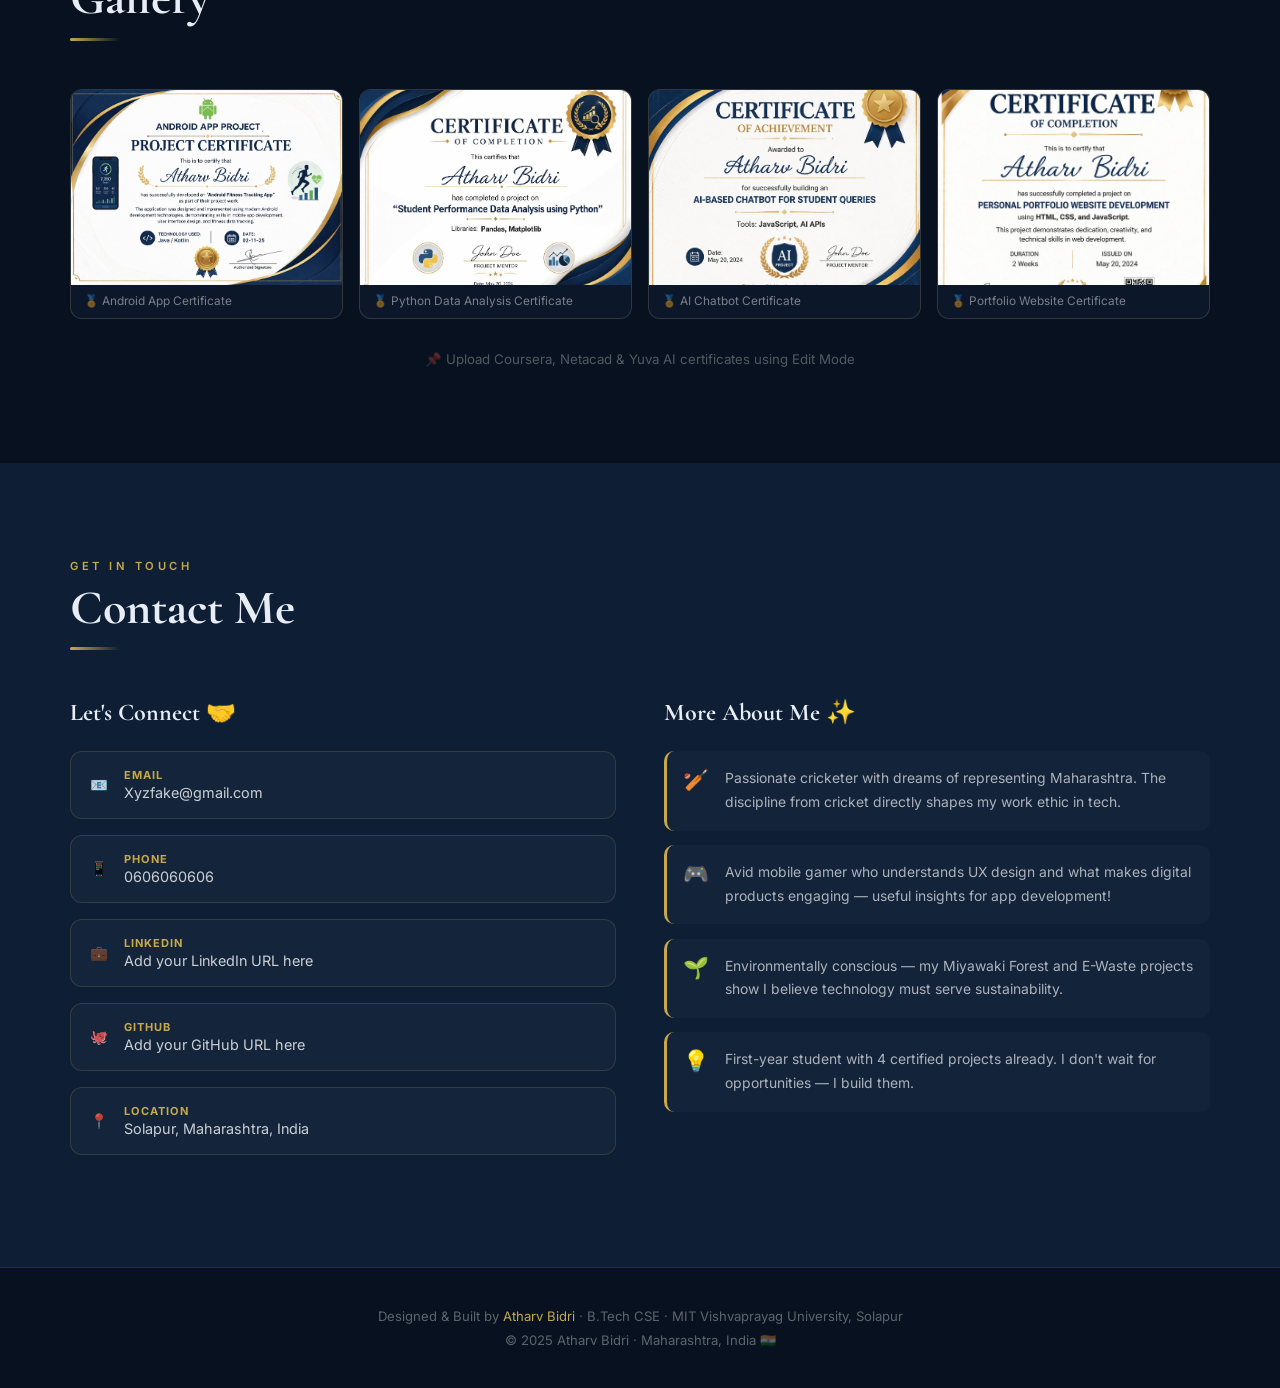
==== commit 395a4bb0: "Add files via upload" ====
--- a/index.html
+++ b/index.html
@@ -595,7 +595,7 @@
     <div class="con-grid">
       <div class="con-info reveal-l">
         <h3>Let's Connect 🤝</h3>
-        <a class="con-item" href="/cdn-cgi/l/email-protection#88d0f1f2eee9e3edc8efe5e9e1e4a6ebe7e5"><span class="con-icon">📧</span><div><strong>Email</strong><span contenteditable="false"><span class="__cf_email__" data-cfemail="4018393a26212b2500272d21292c6e232f2d">[email&#160;protected]</span></span></div></a>
+        <a class="con-item" href="mailto:Xyzfake@gmail.com"><span class="con-icon">📧</span><div><strong>Email</strong><span contenteditable="false">Xyzfake@gmail.com</span></div></a>
         <a class="con-item" href="tel:0606060606"><span class="con-icon">📱</span><div><strong>Phone</strong><span contenteditable="false">0606060606</span></div></a>
         <a class="con-item" href="#"><span class="con-icon">💼</span><div><strong>LinkedIn</strong><span contenteditable="false">Add your LinkedIn URL here</span></div></a>
         <a class="con-item" href="#"><span class="con-icon">🐙</span><div><strong>GitHub</strong><span contenteditable="false">Add your GitHub URL here</span></div></a>
@@ -617,7 +617,7 @@
   <p style="margin-top:0.5rem;">© 2025 Atharv Bidri · Maharashtra, India 🇮🇳</p>
 </footer>
 
-<script data-cfasync="false" src="/cdn-cgi/scripts/5c5dd728/cloudflare-static/email-decode.min.js"></script><script>
+<script>
 // ═══ PARTICLES ═══
 (function(){
   const c=document.getElementById('particles');
@@ -769,4 +769,14 @@
 
 // ═══ ANIMATE BARS ON LOAD ═══
 setTimeout(()=>{
-  document.querySelectorAll('.sbar-fi+  document.querySelectorAll('.sbar-fill').forEach(b=>{
+    const parent=b.closest('.acard');
+    if(parent){
+      const rect=parent.getBoundingClientRect();
+      if(rect.top<window.innerHeight) b.style.width=b.dataset.width+'%';
+    }
+  });
+},800);
+</script>
+</body>
+</html>
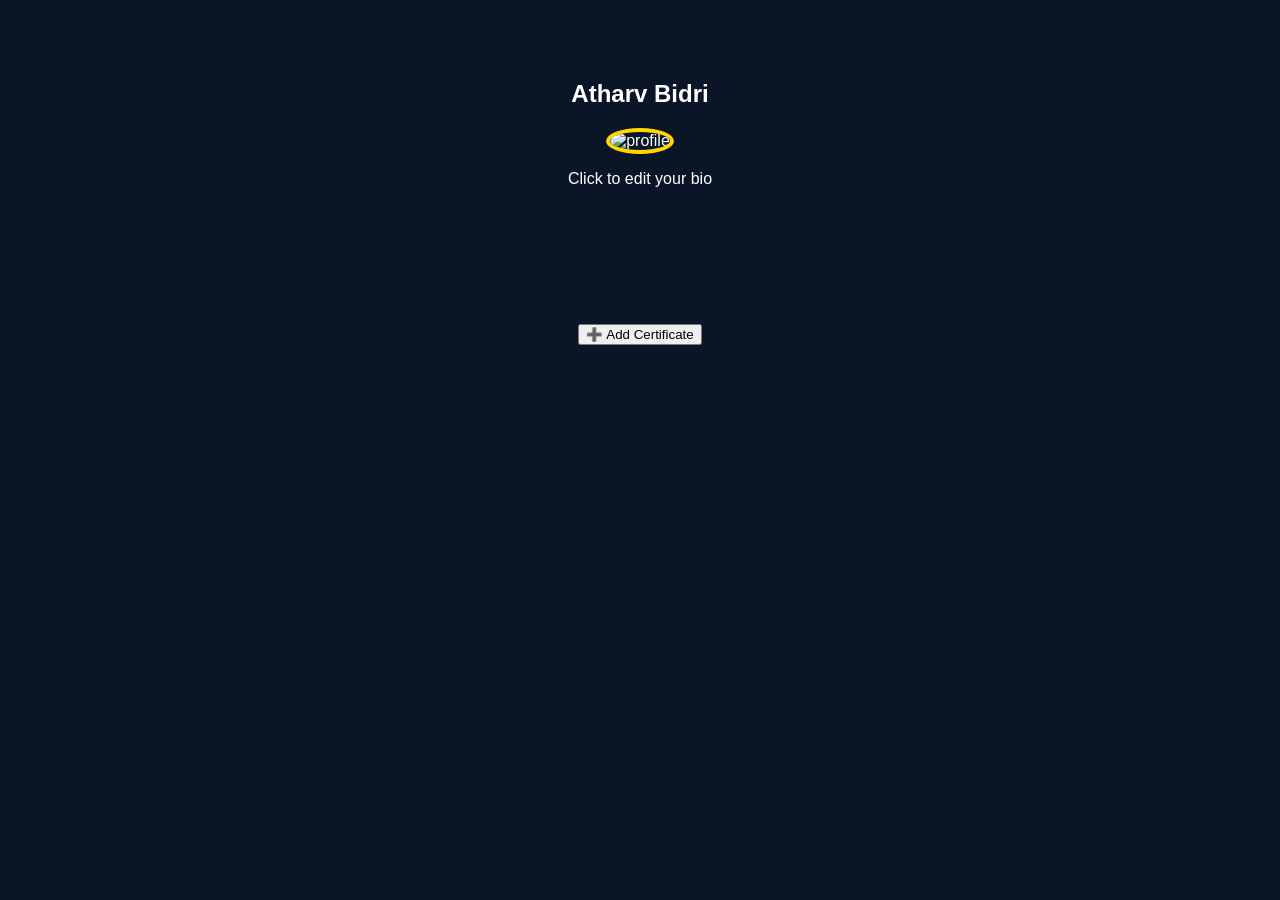
==== commit 55f92827: "Rename Advanced Editable Portfolio Website· html to index.html" ====
--- a/index.html
+++ b/index.html
@@ -2,781 +2,114 @@
 <html lang="en">
 <head>
 <meta charset="UTF-8">
-<meta name="viewport" content="width=device-width,initial-scale=1.0">
-<title>Atharv Bidri — Portfolio</title>
-<link href="https://fonts.googleapis.com/css2?family=Cormorant+Garamond:wght@400;600;700&family=Inter:wght@300;400;500;600&display=swap" rel="stylesheet">
+<meta name="viewport" content="width=device-width, initial-scale=1.0">
+<title>Advanced Portfolio</title>
 <style>
-:root{
-  --navy:#07111f;--deep:#0d1e35;--panel:#111f38;
-  --gold:#c9a84c;--gold2:#e8c87a;--gold3:#f5dfa0;
-  --white:#fff;--text:#e8edf5;--muted:#8899bb;
-  --border:rgba(201,168,76,0.18);--red:#e74c3c;
-}
-*{margin:0;padding:0;box-sizing:border-box;}
-html{scroll-behavior:smooth;}
-body{font-family:'Inter',sans-serif;background:var(--navy);color:var(--text);overflow-x:hidden;}
-::-webkit-scrollbar{width:5px}::-webkit-scrollbar-track{background:var(--navy)}::-webkit-scrollbar-thumb{background:var(--gold);border-radius:3px}
-
-/* PARTICLES */
-#particles{position:fixed;inset:0;pointer-events:none;z-index:0;overflow:hidden;}
-.particle{position:absolute;border-radius:50%;background:var(--gold);opacity:0;animation:rise linear infinite;}
-@keyframes rise{0%{transform:translateY(100vh) scale(0);opacity:0}10%{opacity:.6}90%{opacity:.2}100%{transform:translateY(-10vh) scale(1);opacity:0}}
-
-/* TOOLBAR */
-#toolbar{
-  position:fixed;top:0;left:0;right:0;z-index:200;
-  background:rgba(7,17,31,0.97);backdrop-filter:blur(14px);
-  border-bottom:1px solid var(--border);
-  display:flex;align-items:center;justify-content:space-between;
-  padding:0 2rem;height:60px;gap:1rem;
-}
-.nav-brand{font-family:'Cormorant Garamond',serif;font-size:1.5rem;color:var(--gold);letter-spacing:1px;font-weight:700;}
-.nav-links{display:flex;gap:1.4rem;list-style:none;}
-.nav-links a{color:rgba(255,255,255,0.65);text-decoration:none;font-size:0.78rem;font-weight:500;letter-spacing:0.8px;text-transform:uppercase;transition:color 0.2s;}
-.nav-links a:hover{color:var(--gold);}
-.toolbar-btns{display:flex;gap:0.7rem;align-items:center;}
-.tbtn{
-  display:flex;align-items:center;gap:0.4rem;
-  padding:7px 16px;border-radius:6px;border:none;cursor:pointer;
-  font-size:0.78rem;font-weight:600;letter-spacing:0.5px;transition:all 0.2s;
-}
-.tbtn-gold{background:linear-gradient(135deg,var(--gold),var(--gold2));color:var(--navy);}
-.tbtn-gold:hover{transform:translateY(-1px);box-shadow:0 6px 20px rgba(201,168,76,0.4);}
-.tbtn-outline{background:transparent;border:1.5px solid rgba(201,168,76,0.4);color:var(--gold);}
-.tbtn-outline:hover{background:rgba(201,168,76,0.1);}
-.tbtn-red{background:transparent;border:1.5px solid rgba(231,76,60,0.4);color:#e74c3c;}
-.tbtn-red:hover{background:rgba(231,76,60,0.1);}
-.edit-badge{
-  display:none;background:#e74c3c;color:white;font-size:0.68rem;font-weight:700;
-  padding:2px 8px;border-radius:10px;letter-spacing:1px;text-transform:uppercase;
-}
-.edit-badge.visible{display:inline-block;}
-
-/* HERO */
-#home{
-  min-height:100vh;display:flex;align-items:center;justify-content:center;
-  position:relative;padding-top:60px;overflow:hidden;
-}
-.hero-bg{
-  position:absolute;inset:0;z-index:1;
-  background:
-    radial-gradient(ellipse at 15% 60%,rgba(30,64,175,0.4) 0%,transparent 55%),
-    radial-gradient(ellipse at 85% 15%,rgba(201,168,76,0.2) 0%,transparent 50%),
-    linear-gradient(160deg,#07111f 0%,#0d1e35 50%,#07111f 100%);
-}
-.hero-grid{
-  position:absolute;inset:0;z-index:1;
-  background-image:linear-gradient(rgba(201,168,76,0.04) 1px,transparent 1px),linear-gradient(90deg,rgba(201,168,76,0.04) 1px,transparent 1px);
-  background-size:50px 50px;
-}
-.hero-content{
-  position:relative;z-index:2;
-  display:flex;align-items:center;gap:5rem;
-  max-width:1140px;margin:0 auto;padding:2rem;
-}
-.photo-section{flex-shrink:0;display:flex;flex-direction:column;align-items:center;gap:1rem;}
-.photo-ring{
-  width:280px;height:280px;border-radius:50%;
-  background:conic-gradient(var(--gold),var(--gold2),var(--gold3),var(--gold2),var(--gold));
-  padding:4px;animation:spin-slow 8s linear infinite,float 4s ease-in-out infinite;
-  box-shadow:0 0 80px rgba(201,168,76,0.4);cursor:pointer;position:relative;
-}
-@keyframes spin-slow{0%{filter:hue-rotate(0deg)}100%{filter:hue-rotate(20deg)}}
-@keyframes float{0%,100%{transform:translateY(0)}50%{transform:translateY(-14px)}}
-.photo-ring img{
-  width:100%;height:100%;border-radius:50%;object-fit:cover;
-  background:#1a2a4a;display:block;border:4px solid var(--deep);
-  transition:filter 0.3s;
-}
-.photo-ring:hover img{filter:brightness(0.7);}
-.photo-overlay{
-  position:absolute;inset:4px;border-radius:50%;
-  background:rgba(0,0,0,0.5);display:flex;flex-direction:column;align-items:center;justify-content:center;
-  opacity:0;transition:opacity 0.3s;pointer-events:none;
-}
-.photo-ring:hover .photo-overlay{opacity:1;}
-.photo-overlay span{font-size:2rem;}
-.photo-overlay p{font-size:0.75rem;color:var(--gold);font-weight:600;letter-spacing:1px;margin-top:0.3rem;}
-#photoInput{display:none;}
-.hero-text{flex:1;}
-.hero-tag{
-  display:inline-block;background:rgba(201,168,76,0.1);border:1px solid rgba(201,168,76,0.3);
-  color:var(--gold);font-size:0.72rem;font-weight:600;letter-spacing:2.5px;text-transform:uppercase;
-  padding:5px 16px;border-radius:20px;margin-bottom:1.2rem;
-  animation:fadeInUp 0.8s ease both;animation-delay:0.2s;
-}
-.hero-name{
-  font-family:'Cormorant Garamond',serif;
-  font-size:clamp(3.2rem,6vw,5.5rem);font-weight:700;line-height:1.0;margin-bottom:0.5rem;
-  animation:fadeInUp 0.8s ease both;animation-delay:0.4s;
-}
-.hero-name span{
-  background:linear-gradient(135deg,var(--gold),var(--gold2),var(--gold3));
-  -webkit-background-clip:text;-webkit-text-fill-color:transparent;background-clip:text;
-}
-.hero-sub{font-size:1.05rem;color:var(--muted);margin-bottom:1.4rem;font-weight:300;letter-spacing:1.5px;animation:fadeInUp 0.8s ease both;animation-delay:0.5s;}
-.hero-intro{font-size:0.95rem;line-height:1.9;color:rgba(255,255,255,0.75);max-width:520px;margin-bottom:2rem;animation:fadeInUp 0.8s ease both;animation-delay:0.6s;}
-.hero-btns{display:flex;gap:1rem;flex-wrap:wrap;animation:fadeInUp 0.8s ease both;animation-delay:0.7s;}
-.btn-g{background:linear-gradient(135deg,var(--gold),var(--gold2));color:var(--navy);padding:12px 30px;border-radius:8px;font-weight:700;font-size:0.88rem;text-decoration:none;transition:all 0.2s;}
-.btn-g:hover{transform:translateY(-2px);box-shadow:0 8px 28px rgba(201,168,76,0.45);}
-.btn-o{border:1.5px solid rgba(201,168,76,0.45);color:var(--gold);padding:12px 30px;border-radius:8px;font-weight:600;font-size:0.88rem;text-decoration:none;transition:all 0.2s;}
-.btn-o:hover{background:rgba(201,168,76,0.1);}
-.hero-stats{display:flex;gap:3rem;margin-top:2.5rem;animation:fadeInUp 0.8s ease both;animation-delay:0.9s;}
-.stat-num{font-family:'Cormorant Garamond',serif;font-size:2.4rem;font-weight:700;color:var(--gold);line-height:1;}
-.stat-lbl{font-size:0.7rem;text-transform:uppercase;letter-spacing:1.2px;color:var(--muted);margin-top:3px;}
-
-@keyframes fadeInUp{from{opacity:0;transform:translateY(24px)}to{opacity:1;transform:translateY(0)}}
-
-/* SECTIONS */
-section{padding:6rem 2rem;position:relative;z-index:2;}
-.sec-inner{max-width:1140px;margin:0 auto;}
-.sec-lbl{font-size:0.7rem;font-weight:600;letter-spacing:3.5px;text-transform:uppercase;color:var(--gold);margin-bottom:0.5rem;}
-.sec-title{font-family:'Cormorant Garamond',serif;font-size:clamp(2rem,4vw,3rem);font-weight:700;margin-bottom:0.7rem;line-height:1.15;}
-.sec-div{width:50px;height:3px;background:linear-gradient(90deg,var(--gold),transparent);margin-bottom:3rem;border-radius:2px;}
-
-/* SCROLL REVEAL */
-.reveal{opacity:0;transform:translateY(30px);transition:opacity 0.7s ease,transform 0.7s ease;}
-.reveal.visible{opacity:1;transform:translateY(0);}
-.reveal-l{opacity:0;transform:translateX(-30px);transition:opacity 0.7s ease,transform 0.7s ease;}
-.reveal-l.visible{opacity:1;transform:translateX(0);}
-.reveal-r{opacity:0;transform:translateX(30px);transition:opacity 0.7s ease,transform 0.7s ease;}
-.reveal-r.visible{opacity:1;transform:translateX(0);}
-
-/* ABOUT */
-#about{background:var(--deep);}
-.about-grid{display:grid;grid-template-columns:1fr 1fr;gap:1.8rem;}
-.acard{
-  background:rgba(255,255,255,0.03);border:1px solid var(--border);
-  border-radius:16px;padding:2rem;transition:all 0.3s;
-}
-.acard:hover{border-color:rgba(201,168,76,0.4);transform:translateY(-3px);box-shadow:0 12px 40px rgba(0,0,0,0.3);}
-.acard h3{font-family:'Cormorant Garamond',serif;font-size:1.2rem;color:var(--gold2);margin-bottom:1.2rem;}
-.acard p,.acard li{color:rgba(255,255,255,0.7);line-height:1.85;font-size:0.92rem;}
-.acard ul{list-style:none;}
-.acard ul li{margin-bottom:0.4rem;padding-left:1.2rem;position:relative;}
-.acard ul li::before{content:"▸";position:absolute;left:0;color:var(--gold);}
-.edu-item{margin-bottom:1.3rem;padding-left:1.1rem;border-left:2px solid var(--gold);}
-.edu-item strong{color:white;display:block;font-size:0.94rem;}
-.edu-item em{color:var(--muted);font-size:0.82rem;font-style:normal;display:block;margin-top:2px;}
-.sbar{margin-bottom:1.1rem;}
-.sbar-top{display:flex;justify-content:space-between;font-size:0.82rem;color:rgba(255,255,255,0.65);margin-bottom:5px;}
-.sbar-track{background:rgba(255,255,255,0.07);border-radius:10px;height:6px;overflow:hidden;}
-.sbar-fill{height:100%;border-radius:10px;background:linear-gradient(90deg,var(--gold),var(--gold2));width:0;transition:width 1.5s ease;}
-
-/* PROJECTS */
-#projects{background:var(--navy);}
-.proj-grid{display:grid;grid-template-columns:repeat(auto-fit,minmax(300px,1fr));gap:1.8rem;}
-.proj-card{
-  background:rgba(255,255,255,0.025);border:1px solid var(--border);
-  border-radius:16px;overflow:hidden;transition:all 0.35s;position:relative;
-}
-.proj-card:hover{transform:translateY(-8px);box-shadow:0 24px 60px rgba(0,0,0,0.5);border-color:rgba(201,168,76,0.45);}
-.proj-cert{width:100%;height:190px;overflow:hidden;background:var(--panel);cursor:pointer;position:relative;}
-.proj-cert img{width:100%;height:100%;object-fit:cover;transition:transform 0.5s;}
-.proj-card:hover .proj-cert img{transform:scale(1.06);}
-.proj-cert-overlay{
-  position:absolute;inset:0;background:rgba(0,0,0,0.6);
-  display:flex;align-items:center;justify-content:center;
-  opacity:0;transition:opacity 0.3s;font-size:0.85rem;color:white;letter-spacing:1px;
-}
-.proj-cert:hover .proj-cert-overlay{opacity:1;}
-.remove-card-btn{
-  position:absolute;top:8px;right:8px;width:28px;height:28px;border-radius:50%;
-  background:rgba(231,76,60,0.9);border:none;color:white;cursor:pointer;
-  font-size:1rem;display:none;align-items:center;justify-content:center;z-index:10;
-  transition:transform 0.2s;
-}
-.remove-card-btn:hover{transform:scale(1.15);}
-.edit-mode .remove-card-btn{display:flex;}
-.proj-body{padding:1.5rem;}
-.proj-tag{font-size:0.67rem;font-weight:600;letter-spacing:1.5px;text-transform:uppercase;color:var(--gold);background:rgba(201,168,76,0.09);padding:3px 10px;border-radius:20px;display:inline-block;margin-bottom:0.7rem;}
-.proj-body h3{font-family:'Cormorant Garamond',serif;font-size:1.15rem;margin-bottom:0.55rem;line-height:1.3;}
-.proj-body p{color:rgba(255,255,255,0.6);font-size:0.87rem;line-height:1.75;margin-bottom:1rem;}
-.chips{display:flex;flex-wrap:wrap;gap:0.4rem;}
-.chip{font-size:0.68rem;padding:3px 10px;border-radius:20px;background:rgba(30,64,175,0.22);border:1px solid rgba(30,64,175,0.38);color:#93c5fd;}
-.proj-date{font-size:0.72rem;color:var(--gold);margin-top:0.8rem;opacity:0.8;}
-
-/* ADD CERT BUTTON */
-.add-cert-btn{
-  border:2px dashed rgba(201,168,76,0.35);border-radius:16px;
-  display:none;align-items:center;justify-content:center;flex-direction:column;
-  gap:0.7rem;padding:2.5rem;cursor:pointer;transition:all 0.3s;min-height:200px;
-  background:rgba(201,168,76,0.03);
-}
-.add-cert-btn:hover{border-color:var(--gold);background:rgba(201,168,76,0.07);}
-.add-cert-btn span{font-size:2.5rem;}
-.add-cert-btn p{color:var(--gold);font-size:0.88rem;font-weight:600;}
-.edit-mode .add-cert-btn{display:flex;}
-
-/* SPECIAL PROJECTS */
-.sp-title{font-family:'Cormorant Garamond',serif;font-size:1.7rem;color:var(--gold2);margin:3.5rem 0 1.5rem;padding-bottom:0.6rem;border-bottom:1px solid var(--border);}
-.sp-grid{display:grid;grid-template-columns:repeat(auto-fit,minmax(300px,1fr));gap:1.5rem;}
-.sp-card{
-  background:rgba(255,255,255,0.025);border:1px solid var(--border);
-  border-radius:16px;padding:2rem;transition:all 0.3s;position:relative;
-}
-.sp-card:hover{border-color:rgba(201,168,76,0.4);transform:translateY(-4px);}
-.sp-icon{font-size:2.5rem;margin-bottom:1rem;}
-.sp-badge{font-size:0.67rem;font-weight:700;letter-spacing:1.5px;text-transform:uppercase;color:var(--gold);background:rgba(201,168,76,0.1);padding:2px 9px;border-radius:10px;margin-bottom:0.8rem;display:inline-block;}
-.sp-card h3{font-family:'Cormorant Garamond',serif;font-size:1.15rem;margin-bottom:0.5rem;color:var(--gold2);}
-.sp-card p{color:rgba(255,255,255,0.63);font-size:0.87rem;line-height:1.78;}
-.sp-card ul{list-style:none;margin-top:0.8rem;}
-.sp-card ul li{color:rgba(255,255,255,0.63);font-size:0.83rem;margin-bottom:0.35rem;padding-left:1.2rem;position:relative;}
-.sp-card ul li::before{content:"✦";position:absolute;left:0;color:var(--gold);font-size:0.55rem;top:0.2rem;}
-
-/* ACHIEVEMENTS */
-#achievements{background:var(--deep);}
-.ach-grid{display:grid;grid-template-columns:repeat(auto-fit,minmax(240px,1fr));gap:1.4rem;}
-.ach-card{
-  background:rgba(255,255,255,0.025);border:1px solid var(--border);
-  border-radius:14px;padding:1.8rem;transition:all 0.3s;position:relative;
-}
-.ach-card:hover{transform:translateY(-5px);border-color:rgba(201,168,76,0.4);background:rgba(201,168,76,0.04);}
-.ach-icon{font-size:2rem;margin-bottom:0.9rem;}
-.ach-card h3{font-size:0.92rem;font-weight:600;margin-bottom:0.5rem;color:var(--gold2);}
-.ach-card p{color:rgba(255,255,255,0.56);font-size:0.84rem;line-height:1.65;}
-.ach-date{font-size:0.7rem;color:var(--gold);margin-top:0.7rem;opacity:0.75;}
-
-/* GALLERY */
-#gallery{background:var(--navy);}
-.gal-grid{display:grid;grid-template-columns:repeat(auto-fill,minmax(240px,1fr));gap:1rem;}
-.gal-item{
-  border-radius:12px;overflow:hidden;border:1px solid var(--border);
-  cursor:pointer;transition:all 0.3s;background:var(--panel);position:relative;
-}
-.gal-item:hover{transform:scale(1.04);box-shadow:0 14px 40px rgba(0,0,0,0.55);border-color:var(--gold);}
-.gal-item img{width:100%;height:195px;object-fit:cover;display:block;}
-.gal-caption{padding:0.6rem 0.8rem;font-size:0.74rem;color:rgba(255,255,255,0.45);background:rgba(0,0,0,0.25);}
-.gal-remove{
-  position:absolute;top:6px;right:6px;width:26px;height:26px;border-radius:50%;
-  background:rgba(231,76,60,0.9);border:none;color:white;cursor:pointer;
-  font-size:0.85rem;display:none;align-items:center;justify-content:center;
-}
-.edit-mode .gal-remove{display:flex;}
-.add-gal-btn{
-  border:2px dashed rgba(201,168,76,0.3);border-radius:12px;
-  display:none;align-items:center;justify-content:center;flex-direction:column;
-  gap:0.5rem;cursor:pointer;transition:all 0.3s;height:195px;
-  background:rgba(201,168,76,0.02);
-}
-.add-gal-btn:hover{border-color:var(--gold);background:rgba(201,168,76,0.06);}
-.add-gal-btn span{font-size:2rem;color:var(--gold);}
-.add-gal-btn p{color:var(--gold);font-size:0.8rem;font-weight:600;}
-.edit-mode .add-gal-btn{display:flex;}
-
-/* LIGHTBOX */
-.lightbox{display:none;position:fixed;inset:0;background:rgba(0,0,0,0.94);z-index:999;align-items:center;justify-content:center;flex-direction:column;}
-.lightbox.active{display:flex;}
-.lightbox img{max-width:90vw;max-height:82vh;border-radius:10px;box-shadow:0 0 80px rgba(0,0,0,0.8);animation:zoomIn 0.3s ease;}
-@keyframes zoomIn{from{transform:scale(0.85);opacity:0}to{transform:scale(1);opacity:1}}
-.lb-close{position:absolute;top:1.5rem;right:2rem;font-size:1.8rem;color:white;cursor:pointer;background:rgba(255,255,255,0.1);border:none;width:42px;height:42px;border-radius:50%;transition:background 0.2s;}
-.lb-close:hover{background:rgba(231,76,60,0.8);}
-.lb-cap{margin-top:1rem;color:rgba(255,255,255,0.55);font-size:0.88rem;}
-
-/* CONTACT */
-#contact{background:var(--deep);}
-.con-grid{display:grid;grid-template-columns:1fr 1fr;gap:3rem;align-items:start;}
-.con-info h3{font-family:'Cormorant Garamond',serif;font-size:1.5rem;margin-bottom:1.5rem;}
-.con-item{
-  display:flex;align-items:center;gap:1rem;margin-bottom:1rem;
-  padding:1rem 1.2rem;background:rgba(255,255,255,0.03);
-  border:1px solid var(--border);border-radius:12px;
-  text-decoration:none;color:white;transition:all 0.2s;
-}
-.con-item:hover{border-color:var(--gold);background:rgba(201,168,76,0.06);}
-.con-icon{font-size:1.3rem;flex-shrink:0;}
-.con-item strong{display:block;font-size:0.69rem;color:var(--gold);letter-spacing:1px;text-transform:uppercase;}
-.con-item span{font-size:0.9rem;color:rgba(255,255,255,0.78);}
-.facts h3{font-family:'Cormorant Garamond',serif;font-size:1.5rem;margin-bottom:1.5rem;}
-.fact{display:flex;gap:1rem;align-items:flex-start;margin-bottom:0.9rem;padding:1rem;background:rgba(255,255,255,0.025);border-radius:10px;border-left:3px solid var(--gold);}
-.fact-ic{font-size:1.3rem;flex-shrink:0;}
-.fact p{color:rgba(255,255,255,0.65);font-size:0.87rem;line-height:1.7;}
-
-/* FOOTER */
-footer{text-align:center;padding:2.5rem;border-top:1px solid var(--border);background:var(--navy);color:rgba(255,255,255,0.35);font-size:0.82rem;position:relative;z-index:2;}
-footer span{color:var(--gold);}
-
-/* EDIT MODE HIGHLIGHT */
-.edit-mode [contenteditable]{
-  border-bottom:1px dashed rgba(201,168,76,0.5)!important;
-  outline:none;cursor:text;
-  transition:background 0.2s;
-}
-.edit-mode [contenteditable]:hover{background:rgba(201,168,76,0.06);border-radius:4px;}
-.edit-mode [contenteditable]:focus{background:rgba(201,168,76,0.1);border-radius:4px;}
-
-/* TOAST */
-.toast{
-  position:fixed;bottom:2rem;left:50%;transform:translateX(-50%) translateY(100px);
-  background:linear-gradient(135deg,var(--gold),var(--gold2));color:var(--navy);
-  padding:12px 28px;border-radius:30px;font-weight:700;font-size:0.87rem;
-  z-index:999;transition:transform 0.4s ease;pointer-events:none;box-shadow:0 8px 30px rgba(201,168,76,0.4);
-}
-.toast.show{transform:translateX(-50%) translateY(0);}
-
-/* PRINT / PDF */
-@media print{
-  #toolbar,.edit-badge,.tbtn,#particles,.remove-card-btn,.add-cert-btn,.add-gal-btn,.gal-remove,.lb-close{display:none!important;}
-  *{animation:none!important;transition:none!important;}
-  .reveal,.reveal-l,.reveal-r{opacity:1!important;transform:none!important;}
-  body{background:white!important;color:black!important;}
-  section{page-break-inside:avoid;}
-}
-
-@media(max-width:768px){
-  .hero-content{flex-direction:column;text-align:center;gap:2rem;}
-  .photo-ring{width:200px;height:200px;}
-  .about-grid,.con-grid{grid-template-columns:1fr;}
-  .hero-stats{justify-content:center;}
-  .nav-links{display:none;}
-}
+body{margin:0;font-family:sans-serif;background:#0a1628;color:#fff}
+section{padding:60px 20px;text-align:center}
+img{max-width:100%}
+button{cursor:pointer}
+.hero img{width:150px;height:150px;border-radius:50%;border:4px solid gold}
+.projects{display:grid;grid-template-columns:repeat(auto-fit,minmax(250px,1fr));gap:20px}
+.card{background:#111;padding:15px;border-radius:10px}
 </style>
 </head>
 <body>
 
-<!-- PARTICLES -->
-<div id="particles"></div>
-
-<!-- LIGHTBOX -->
-<div class="lightbox" id="lightbox">
-  <button class="lb-close" onclick="closeLB()">✕</button>
-  <img id="lb-img" src="" alt="">
-  <div class="lb-cap" id="lb-cap"></div>
-</div>
-
-<!-- TOAST -->
-<div class="toast" id="toast"></div>
-
-<!-- HIDDEN INPUTS -->
-<input type="file" id="photoInput" accept="image/*">
-<input type="file" id="certInput" accept="image/*">
-<input type="file" id="galInput" accept="image/*">
-
-<!-- TOOLBAR -->
-<div id="toolbar">
-  <div class="nav-brand">AB</div>
-  <ul class="nav-links">
-    <li><a href="#home">Home</a></li>
-    <li><a href="#about">About</a></li>
-    <li><a href="#projects">Projects</a></li>
-    <li><a href="#achievements">Achievements</a></li>
-    <li><a href="#gallery">Gallery</a></li>
-    <li><a href="#contact">Contact</a></li>
-  </ul>
-  <div class="toolbar-btns">
-    <span class="edit-badge" id="editBadge">Editing</span>
-    <button class="tbtn tbtn-outline" onclick="toggleEdit()">✏️ <span id="editBtnTxt">Edit Mode</span></button>
-    <button class="tbtn tbtn-outline" onclick="saveData()">💾 Save</button>
-    <button class="tbtn tbtn-gold" onclick="exportPDF()">📄 Export PDF</button>
-  </div>
-</div>
-
-<!-- ══════════════ HERO ══════════════ -->
-<section id="home">
-  <div class="hero-bg"></div>
-  <div class="hero-grid"></div>
-  <div class="hero-content">
-    <div class="photo-section">
-      <div class="photo-ring" onclick="document.getElementById('photoInput').click()">
-        <img id="profilePhoto" src="[data-uri]" alt="Atharv Bidri">
-        <div class="photo-overlay"><span>📷</span><p>Change Photo</p></div>
-      </div>
-      <p style="font-size:0.72rem;color:var(--muted);letter-spacing:1px;">CLICK TO CHANGE PHOTO</p>
-    </div>
-    <div class="hero-text">
-      <div class="hero-tag">B.Tech CSE · MIT Vishvaprayag University</div>
-      <h1 class="hero-name">Atharv<br><span>Bidri</span></h1>
-      <p class="hero-sub" contenteditable="false">Developer · Cricketer · Problem Solver</p>
-      <p class="hero-intro" contenteditable="false">A passionate first-year Computer Science student from Solapur, Maharashtra, with a never-give-up attitude and a drive to build real-world solutions through technology. Son of Mrs. Suvarna Bidri &amp; Mr. Shanteshwar Bidri.</p>
-      <div class="hero-btns">
-        <a href="#projects" class="btn-g">View Projects</a>
-        <a href="#contact" class="btn-o">Contact Me</a>
-      </div>
-      <div class="hero-stats">
-        <div><div class="stat-num">4+</div><div class="stat-lbl">Projects</div></div>
-        <div><div class="stat-num">7+</div><div class="stat-lbl">Certificates</div></div>
-        <div><div class="stat-num">1st</div><div class="stat-lbl">Year B.Tech</div></div>
-      </div>
-    </div>
-  </div>
+<section class="hero">
+<h1 id="name">Atharv Bidri</h1>
+<img id="profile-photo" src="" alt="profile">
+<p id="bio">Click to edit your bio</p>
 </section>
 
-<!-- ══════════════ ABOUT ══════════════ -->
-<section id="about">
-  <div class="sec-inner">
-    <div class="sec-lbl reveal">Know Me Better</div>
-    <h2 class="sec-title reveal">About Me</h2>
-    <div class="sec-div"></div>
-    <div class="about-grid">
-      <div class="acard reveal-l">
-        <h3>🎓 Education</h3>
-        <div class="edu-item"><strong contenteditable="false">B.Tech — Computer Science & Engineering</strong><em contenteditable="false">MIT Vishvaprayag University, Solapur · 2024–Present (1st Year)</em></div>
-        <div class="edu-item"><strong contenteditable="false">Higher Secondary (11th–12th)</strong><em contenteditable="false">Chhatrapati Shivaji Maharaj Junior College, Solapur</em></div>
-        <div class="edu-item"><strong contenteditable="false">Secondary Schooling (SSC)</strong><em contenteditable="false">Suyash Vidyalaya, Solapur</em></div>
-        <div class="edu-item"><strong contenteditable="false">Primary Schooling</strong><em contenteditable="false">Shree Siddheshwar Prashala School</em></div>
-      </div>
-      <div class="acard reveal-r">
-        <h3>🎯 Interests & Goals</h3>
-        <p contenteditable="false" style="margin-bottom:1rem;">Deeply passionate about two worlds — the digital and the physical. I love mobile gaming, cricket, and using technology to solve real problems in society.</p>
-        <ul>
-          <li contenteditable="false">Aspiring to become a professional Cricketer or Pro Gamer</li>
-          <li contenteditable="false">Build impactful tech products for social good</li>
-          <li contenteditable="false">Explore AI, App Development & Sustainable Tech</li>
-          <li contenteditable="false">Represent Maharashtra in sports & technology events</li>
-        </ul>
-      </div>
-      <div class="acard reveal-l">
-        <h3>💪 Strengths</h3>
-        <div class="sbar"><div class="sbar-top"><span>Emotional Stability</span><span>95%</span></div><div class="sbar-track"><div class="sbar-fill" data-width="95"></div></div></div>
-        <div class="sbar"><div class="sbar-top"><span>Never-Give-Up Attitude</span><span>100%</span></div><div class="sbar-track"><div class="sbar-fill" data-width="100"></div></div></div>
-        <div class="sbar"><div class="sbar-top"><span>Teamwork</span><span>90%</span></div><div class="sbar-track"><div class="sbar-fill" data-width="90"></div></div></div>
-        <div class="sbar"><div class="sbar-top"><span>Problem Solving</span><span>85%</span></div><div class="sbar-track"><div class="sbar-fill" data-width="85"></div></div></div>
-        <div class="sbar"><div class="sbar-top"><span>Creativity</span><span>88%</span></div><div class="sbar-track"><div class="sbar-fill" data-width="88"></div></div></div>
-      </div>
-      <div class="acard reveal-r">
-        <h3>👨‍👩‍👦 Personal Info</h3>
-        <ul>
-          <li contenteditable="false">Son of Mrs. Suvarna Bidri & Mr. Shanteshwar Bidri</li>
-          <li contenteditable="false">From Solapur, Maharashtra, India</li>
-          <li contenteditable="false">Passionate about Mobile Gaming & Cricket</li>
-          <li contenteditable="false">Believes in sustainability & social responsibility</li>
-          <li contenteditable="false">Self-starter with hands-on project experience</li>
-          <li contenteditable="false">Active in environmental and tech initiatives</li>
-        </ul>
-      </div>
-    </div>
-  </div>
+<section>
+<button onclick="addCertificate()">➕ Add Certificate</button>
+<div class="projects" id="certContainer"></div>
 </section>
 
-<!-- ══════════════ PROJECTS ══════════════ -->
-<section id="projects">
-  <div class="sec-inner">
-    <div class="sec-lbl reveal">What I've Built</div>
-    <h2 class="sec-title reveal">Projects & Certifications</h2>
-    <div class="sec-div"></div>
-    <div class="proj-grid" id="projGrid">
+<script>
+// PROFILE IMAGE
+const profile = document.getElementById("profile-photo");
+profile.onclick = () => {
+  let input=document.createElement("input");
+  input.type="file";
+  input.accept="image/*";
+  input.onchange=e=>{
+    let reader=new FileReader();
+    reader.onload=()=>{
+      profile.src=reader.result;
+      localStorage.setItem("profile",reader.result);
+    };
+    reader.readAsDataURL(e.target.files[0]);
+  };
+  input.click();
+};
 
-      <div class="proj-card reveal">
-        <button class="remove-card-btn" onclick="removeCard(this,'proj-card')" title="Remove">✕</button>
-        <div class="proj-cert" onclick="openLB(this.querySelector('img').src,'Android Fitness Tracking App')">
-          <img src="[data-uri]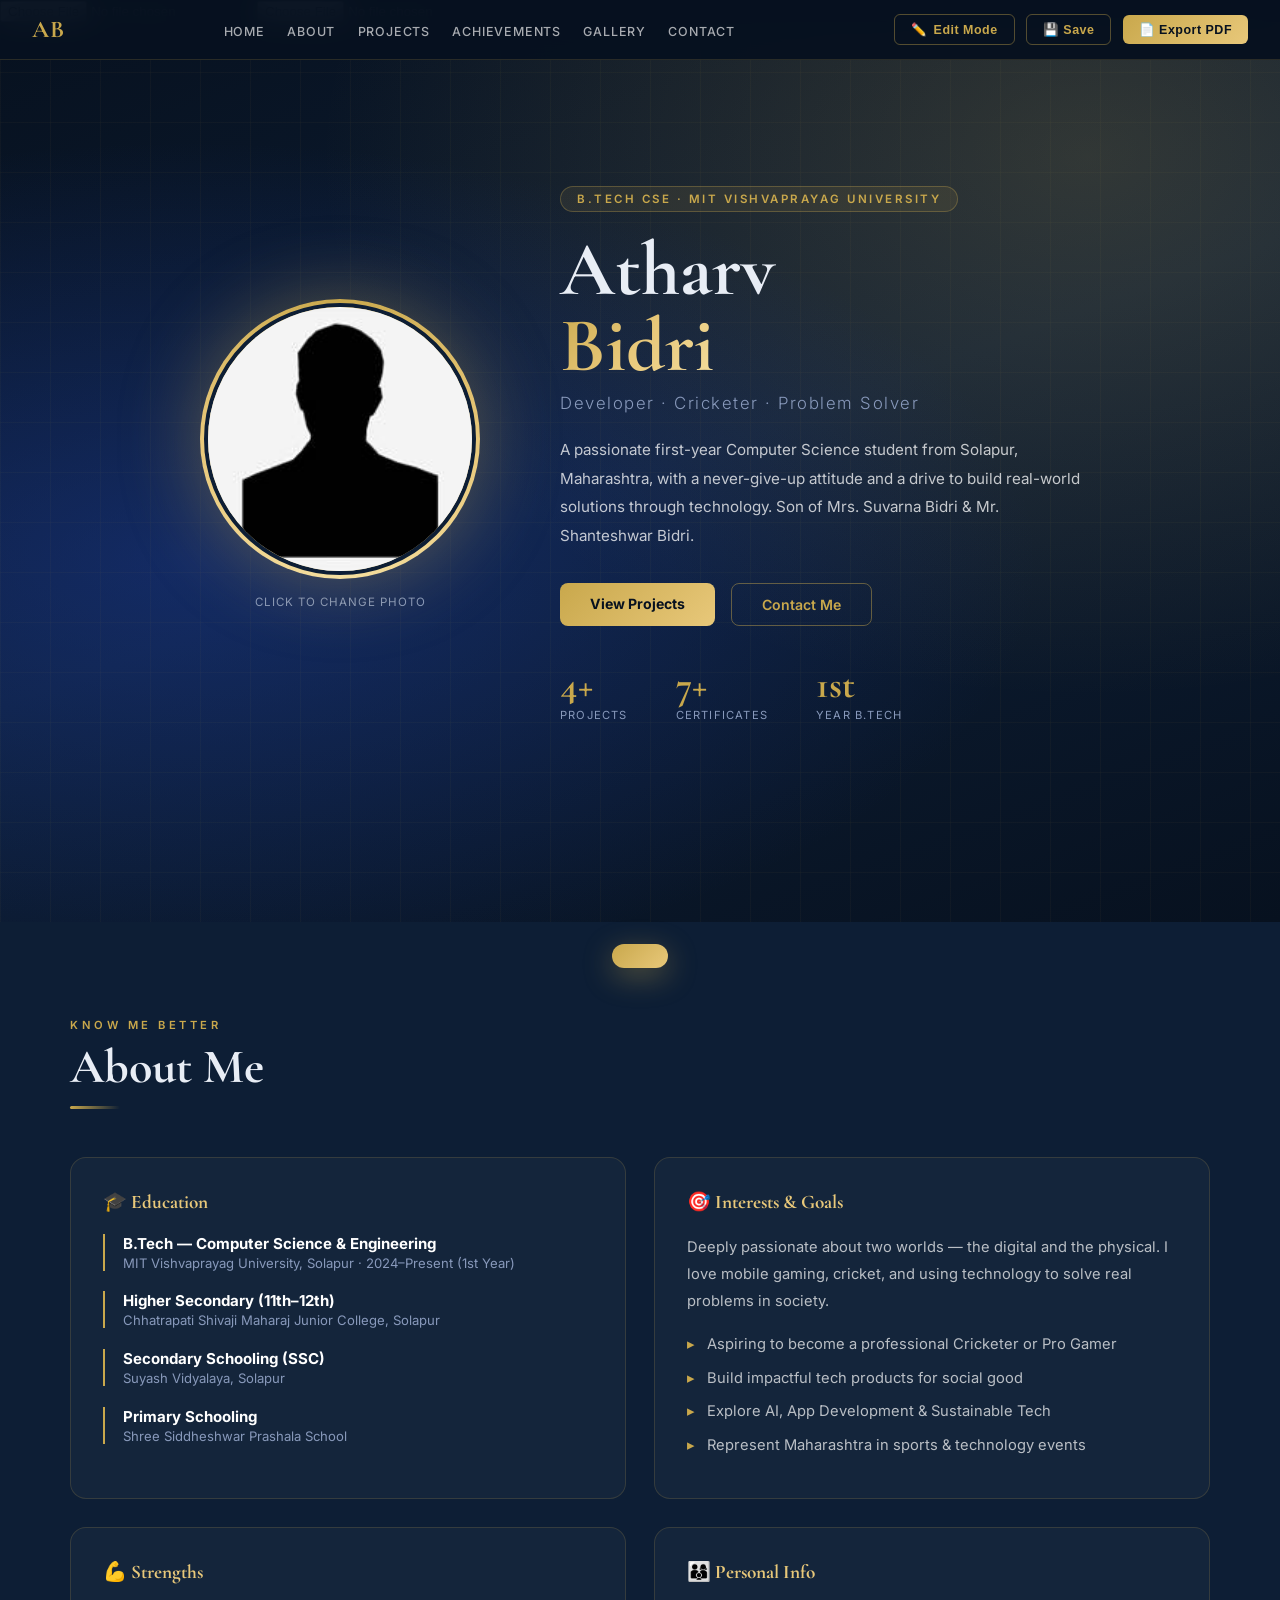
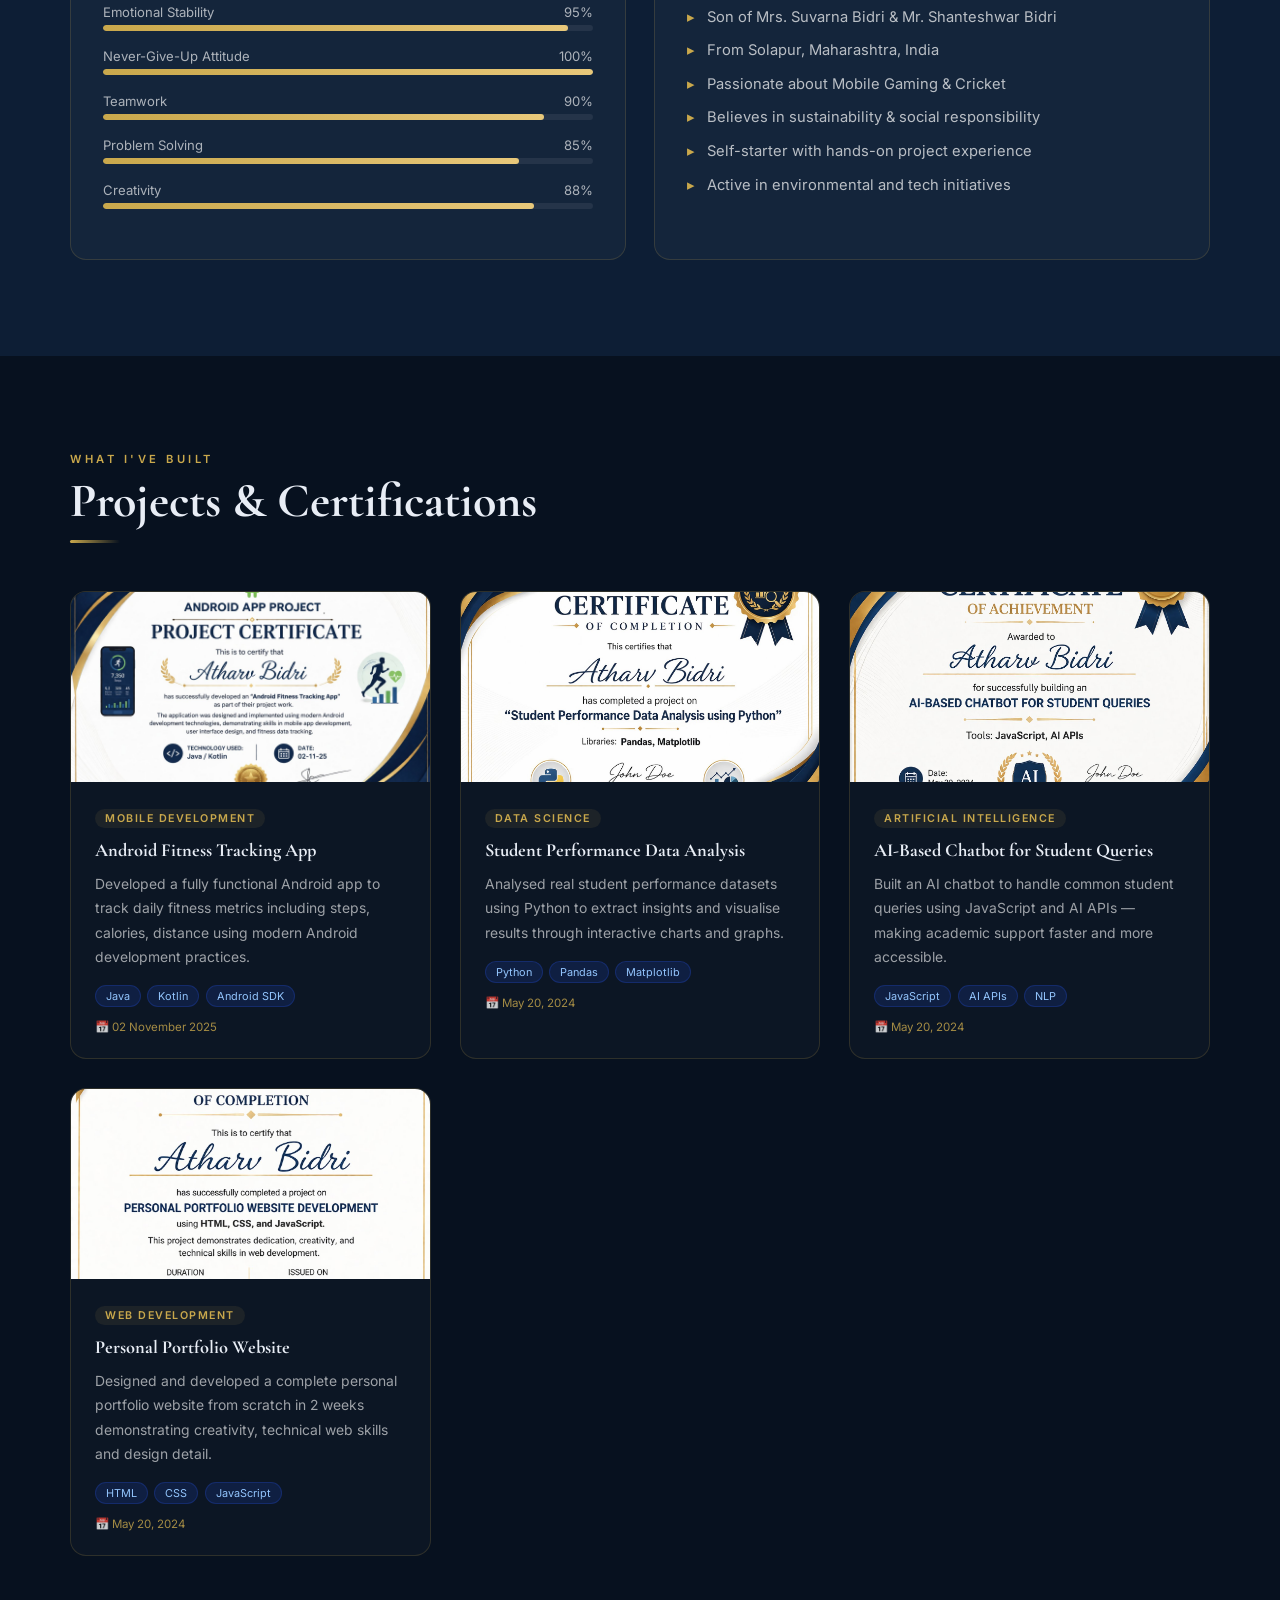
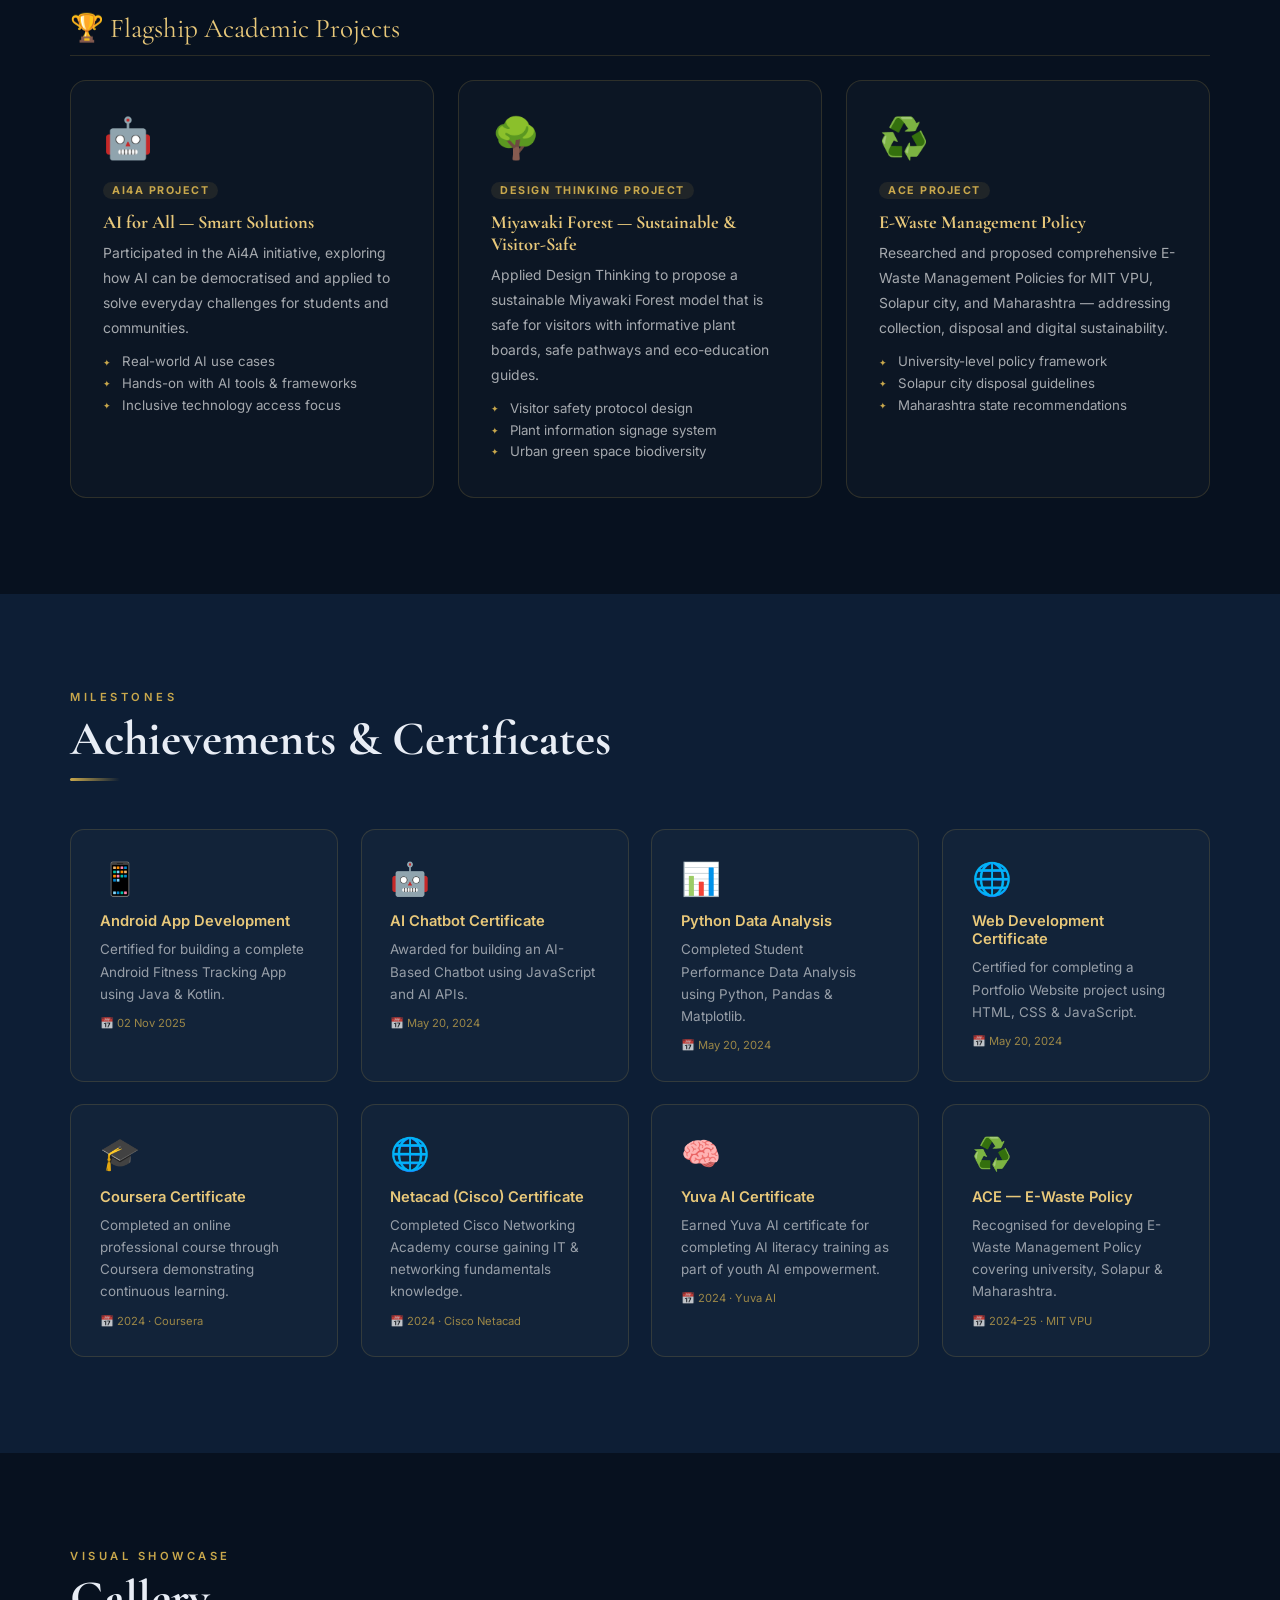
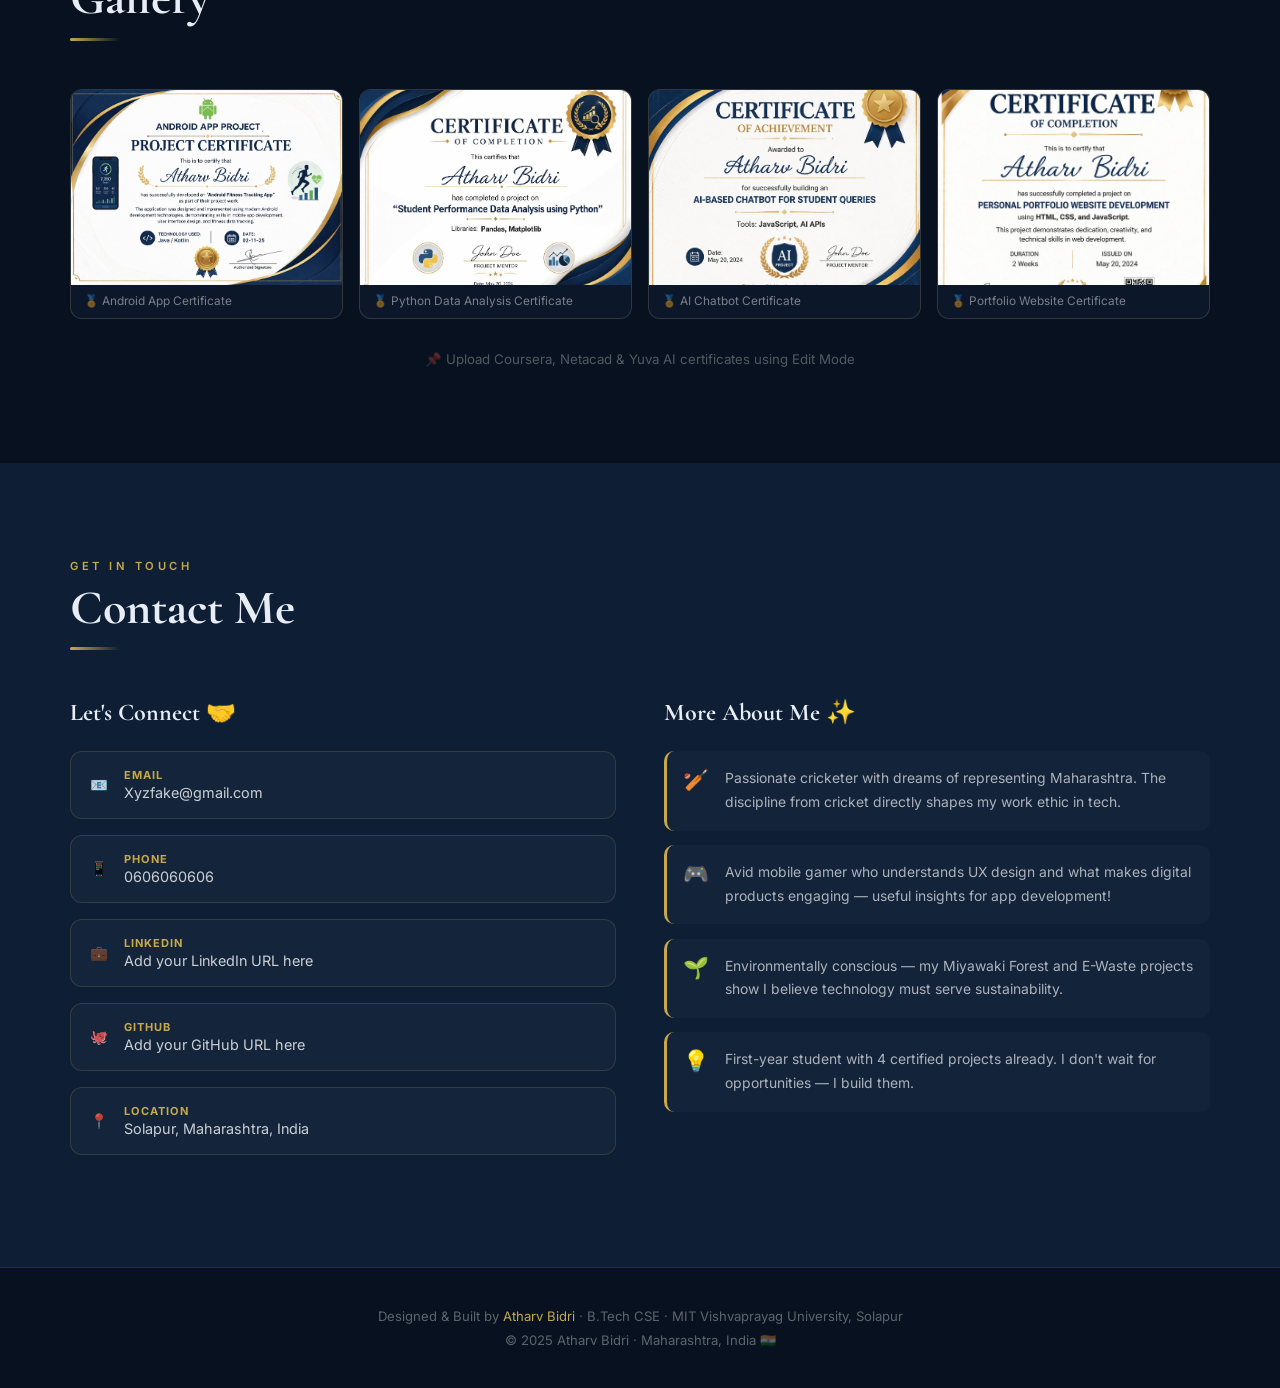
==== commit 8e720bc2: "Add files via upload" ====
--- a/index.html
+++ b/index.html
@@ -2,114 +2,781 @@
 <html lang="en">
 <head>
 <meta charset="UTF-8">
-<meta name="viewport" content="width=device-width, initial-scale=1.0">
-<title>Advanced Portfolio</title>
+<meta name="viewport" content="width=device-width,initial-scale=1.0">
+<title>Atharv Bidri — Portfolio</title>
+<link href="https://fonts.googleapis.com/css2?family=Cormorant+Garamond:wght@400;600;700&family=Inter:wght@300;400;500;600&display=swap" rel="stylesheet">
 <style>
-body{margin:0;font-family:sans-serif;background:#0a1628;color:#fff}
-section{padding:60px 20px;text-align:center}
-img{max-width:100%}
-button{cursor:pointer}
-.hero img{width:150px;height:150px;border-radius:50%;border:4px solid gold}
-.projects{display:grid;grid-template-columns:repeat(auto-fit,minmax(250px,1fr));gap:20px}
-.card{background:#111;padding:15px;border-radius:10px}
+:root{
+  --navy:#07111f;--deep:#0d1e35;--panel:#111f38;
+  --gold:#c9a84c;--gold2:#e8c87a;--gold3:#f5dfa0;
+  --white:#fff;--text:#e8edf5;--muted:#8899bb;
+  --border:rgba(201,168,76,0.18);--red:#e74c3c;
+}
+*{margin:0;padding:0;box-sizing:border-box;}
+html{scroll-behavior:smooth;}
+body{font-family:'Inter',sans-serif;background:var(--navy);color:var(--text);overflow-x:hidden;}
+::-webkit-scrollbar{width:5px}::-webkit-scrollbar-track{background:var(--navy)}::-webkit-scrollbar-thumb{background:var(--gold);border-radius:3px}
+
+/* PARTICLES */
+#particles{position:fixed;inset:0;pointer-events:none;z-index:0;overflow:hidden;}
+.particle{position:absolute;border-radius:50%;background:var(--gold);opacity:0;animation:rise linear infinite;}
+@keyframes rise{0%{transform:translateY(100vh) scale(0);opacity:0}10%{opacity:.6}90%{opacity:.2}100%{transform:translateY(-10vh) scale(1);opacity:0}}
+
+/* TOOLBAR */
+#toolbar{
+  position:fixed;top:0;left:0;right:0;z-index:200;
+  background:rgba(7,17,31,0.97);backdrop-filter:blur(14px);
+  border-bottom:1px solid var(--border);
+  display:flex;align-items:center;justify-content:space-between;
+  padding:0 2rem;height:60px;gap:1rem;
+}
+.nav-brand{font-family:'Cormorant Garamond',serif;font-size:1.5rem;color:var(--gold);letter-spacing:1px;font-weight:700;}
+.nav-links{display:flex;gap:1.4rem;list-style:none;}
+.nav-links a{color:rgba(255,255,255,0.65);text-decoration:none;font-size:0.78rem;font-weight:500;letter-spacing:0.8px;text-transform:uppercase;transition:color 0.2s;}
+.nav-links a:hover{color:var(--gold);}
+.toolbar-btns{display:flex;gap:0.7rem;align-items:center;}
+.tbtn{
+  display:flex;align-items:center;gap:0.4rem;
+  padding:7px 16px;border-radius:6px;border:none;cursor:pointer;
+  font-size:0.78rem;font-weight:600;letter-spacing:0.5px;transition:all 0.2s;
+}
+.tbtn-gold{background:linear-gradient(135deg,var(--gold),var(--gold2));color:var(--navy);}
+.tbtn-gold:hover{transform:translateY(-1px);box-shadow:0 6px 20px rgba(201,168,76,0.4);}
+.tbtn-outline{background:transparent;border:1.5px solid rgba(201,168,76,0.4);color:var(--gold);}
+.tbtn-outline:hover{background:rgba(201,168,76,0.1);}
+.tbtn-red{background:transparent;border:1.5px solid rgba(231,76,60,0.4);color:#e74c3c;}
+.tbtn-red:hover{background:rgba(231,76,60,0.1);}
+.edit-badge{
+  display:none;background:#e74c3c;color:white;font-size:0.68rem;font-weight:700;
+  padding:2px 8px;border-radius:10px;letter-spacing:1px;text-transform:uppercase;
+}
+.edit-badge.visible{display:inline-block;}
+
+/* HERO */
+#home{
+  min-height:100vh;display:flex;align-items:center;justify-content:center;
+  position:relative;padding-top:60px;overflow:hidden;
+}
+.hero-bg{
+  position:absolute;inset:0;z-index:1;
+  background:
+    radial-gradient(ellipse at 15% 60%,rgba(30,64,175,0.4) 0%,transparent 55%),
+    radial-gradient(ellipse at 85% 15%,rgba(201,168,76,0.2) 0%,transparent 50%),
+    linear-gradient(160deg,#07111f 0%,#0d1e35 50%,#07111f 100%);
+}
+.hero-grid{
+  position:absolute;inset:0;z-index:1;
+  background-image:linear-gradient(rgba(201,168,76,0.04) 1px,transparent 1px),linear-gradient(90deg,rgba(201,168,76,0.04) 1px,transparent 1px);
+  background-size:50px 50px;
+}
+.hero-content{
+  position:relative;z-index:2;
+  display:flex;align-items:center;gap:5rem;
+  max-width:1140px;margin:0 auto;padding:2rem;
+}
+.photo-section{flex-shrink:0;display:flex;flex-direction:column;align-items:center;gap:1rem;}
+.photo-ring{
+  width:280px;height:280px;border-radius:50%;
+  background:conic-gradient(var(--gold),var(--gold2),var(--gold3),var(--gold2),var(--gold));
+  padding:4px;animation:spin-slow 8s linear infinite,float 4s ease-in-out infinite;
+  box-shadow:0 0 80px rgba(201,168,76,0.4);cursor:pointer;position:relative;
+}
+@keyframes spin-slow{0%{filter:hue-rotate(0deg)}100%{filter:hue-rotate(20deg)}}
+@keyframes float{0%,100%{transform:translateY(0)}50%{transform:translateY(-14px)}}
+.photo-ring img{
+  width:100%;height:100%;border-radius:50%;object-fit:cover;
+  background:#1a2a4a;display:block;border:4px solid var(--deep);
+  transition:filter 0.3s;
+}
+.photo-ring:hover img{filter:brightness(0.7);}
+.photo-overlay{
+  position:absolute;inset:4px;border-radius:50%;
+  background:rgba(0,0,0,0.5);display:flex;flex-direction:column;align-items:center;justify-content:center;
+  opacity:0;transition:opacity 0.3s;pointer-events:none;
+}
+.photo-ring:hover .photo-overlay{opacity:1;}
+.photo-overlay span{font-size:2rem;}
+.photo-overlay p{font-size:0.75rem;color:var(--gold);font-weight:600;letter-spacing:1px;margin-top:0.3rem;}
+#photoInput{display:none;}
+.hero-text{flex:1;}
+.hero-tag{
+  display:inline-block;background:rgba(201,168,76,0.1);border:1px solid rgba(201,168,76,0.3);
+  color:var(--gold);font-size:0.72rem;font-weight:600;letter-spacing:2.5px;text-transform:uppercase;
+  padding:5px 16px;border-radius:20px;margin-bottom:1.2rem;
+  animation:fadeInUp 0.8s ease both;animation-delay:0.2s;
+}
+.hero-name{
+  font-family:'Cormorant Garamond',serif;
+  font-size:clamp(3.2rem,6vw,5.5rem);font-weight:700;line-height:1.0;margin-bottom:0.5rem;
+  animation:fadeInUp 0.8s ease both;animation-delay:0.4s;
+}
+.hero-name span{
+  background:linear-gradient(135deg,var(--gold),var(--gold2),var(--gold3));
+  -webkit-background-clip:text;-webkit-text-fill-color:transparent;background-clip:text;
+}
+.hero-sub{font-size:1.05rem;color:var(--muted);margin-bottom:1.4rem;font-weight:300;letter-spacing:1.5px;animation:fadeInUp 0.8s ease both;animation-delay:0.5s;}
+.hero-intro{font-size:0.95rem;line-height:1.9;color:rgba(255,255,255,0.75);max-width:520px;margin-bottom:2rem;animation:fadeInUp 0.8s ease both;animation-delay:0.6s;}
+.hero-btns{display:flex;gap:1rem;flex-wrap:wrap;animation:fadeInUp 0.8s ease both;animation-delay:0.7s;}
+.btn-g{background:linear-gradient(135deg,var(--gold),var(--gold2));color:var(--navy);padding:12px 30px;border-radius:8px;font-weight:700;font-size:0.88rem;text-decoration:none;transition:all 0.2s;}
+.btn-g:hover{transform:translateY(-2px);box-shadow:0 8px 28px rgba(201,168,76,0.45);}
+.btn-o{border:1.5px solid rgba(201,168,76,0.45);color:var(--gold);padding:12px 30px;border-radius:8px;font-weight:600;font-size:0.88rem;text-decoration:none;transition:all 0.2s;}
+.btn-o:hover{background:rgba(201,168,76,0.1);}
+.hero-stats{display:flex;gap:3rem;margin-top:2.5rem;animation:fadeInUp 0.8s ease both;animation-delay:0.9s;}
+.stat-num{font-family:'Cormorant Garamond',serif;font-size:2.4rem;font-weight:700;color:var(--gold);line-height:1;}
+.stat-lbl{font-size:0.7rem;text-transform:uppercase;letter-spacing:1.2px;color:var(--muted);margin-top:3px;}
+
+@keyframes fadeInUp{from{opacity:0;transform:translateY(24px)}to{opacity:1;transform:translateY(0)}}
+
+/* SECTIONS */
+section{padding:6rem 2rem;position:relative;z-index:2;}
+.sec-inner{max-width:1140px;margin:0 auto;}
+.sec-lbl{font-size:0.7rem;font-weight:600;letter-spacing:3.5px;text-transform:uppercase;color:var(--gold);margin-bottom:0.5rem;}
+.sec-title{font-family:'Cormorant Garamond',serif;font-size:clamp(2rem,4vw,3rem);font-weight:700;margin-bottom:0.7rem;line-height:1.15;}
+.sec-div{width:50px;height:3px;background:linear-gradient(90deg,var(--gold),transparent);margin-bottom:3rem;border-radius:2px;}
+
+/* SCROLL REVEAL */
+.reveal{opacity:0;transform:translateY(30px);transition:opacity 0.7s ease,transform 0.7s ease;}
+.reveal.visible{opacity:1;transform:translateY(0);}
+.reveal-l{opacity:0;transform:translateX(-30px);transition:opacity 0.7s ease,transform 0.7s ease;}
+.reveal-l.visible{opacity:1;transform:translateX(0);}
+.reveal-r{opacity:0;transform:translateX(30px);transition:opacity 0.7s ease,transform 0.7s ease;}
+.reveal-r.visible{opacity:1;transform:translateX(0);}
+
+/* ABOUT */
+#about{background:var(--deep);}
+.about-grid{display:grid;grid-template-columns:1fr 1fr;gap:1.8rem;}
+.acard{
+  background:rgba(255,255,255,0.03);border:1px solid var(--border);
+  border-radius:16px;padding:2rem;transition:all 0.3s;
+}
+.acard:hover{border-color:rgba(201,168,76,0.4);transform:translateY(-3px);box-shadow:0 12px 40px rgba(0,0,0,0.3);}
+.acard h3{font-family:'Cormorant Garamond',serif;font-size:1.2rem;color:var(--gold2);margin-bottom:1.2rem;}
+.acard p,.acard li{color:rgba(255,255,255,0.7);line-height:1.85;font-size:0.92rem;}
+.acard ul{list-style:none;}
+.acard ul li{margin-bottom:0.4rem;padding-left:1.2rem;position:relative;}
+.acard ul li::before{content:"▸";position:absolute;left:0;color:var(--gold);}
+.edu-item{margin-bottom:1.3rem;padding-left:1.1rem;border-left:2px solid var(--gold);}
+.edu-item strong{color:white;display:block;font-size:0.94rem;}
+.edu-item em{color:var(--muted);font-size:0.82rem;font-style:normal;display:block;margin-top:2px;}
+.sbar{margin-bottom:1.1rem;}
+.sbar-top{display:flex;justify-content:space-between;font-size:0.82rem;color:rgba(255,255,255,0.65);margin-bottom:5px;}
+.sbar-track{background:rgba(255,255,255,0.07);border-radius:10px;height:6px;overflow:hidden;}
+.sbar-fill{height:100%;border-radius:10px;background:linear-gradient(90deg,var(--gold),var(--gold2));width:0;transition:width 1.5s ease;}
+
+/* PROJECTS */
+#projects{background:var(--navy);}
+.proj-grid{display:grid;grid-template-columns:repeat(auto-fit,minmax(300px,1fr));gap:1.8rem;}
+.proj-card{
+  background:rgba(255,255,255,0.025);border:1px solid var(--border);
+  border-radius:16px;overflow:hidden;transition:all 0.35s;position:relative;
+}
+.proj-card:hover{transform:translateY(-8px);box-shadow:0 24px 60px rgba(0,0,0,0.5);border-color:rgba(201,168,76,0.45);}
+.proj-cert{width:100%;height:190px;overflow:hidden;background:var(--panel);cursor:pointer;position:relative;}
+.proj-cert img{width:100%;height:100%;object-fit:cover;transition:transform 0.5s;}
+.proj-card:hover .proj-cert img{transform:scale(1.06);}
+.proj-cert-overlay{
+  position:absolute;inset:0;background:rgba(0,0,0,0.6);
+  display:flex;align-items:center;justify-content:center;
+  opacity:0;transition:opacity 0.3s;font-size:0.85rem;color:white;letter-spacing:1px;
+}
+.proj-cert:hover .proj-cert-overlay{opacity:1;}
+.remove-card-btn{
+  position:absolute;top:8px;right:8px;width:28px;height:28px;border-radius:50%;
+  background:rgba(231,76,60,0.9);border:none;color:white;cursor:pointer;
+  font-size:1rem;display:none;align-items:center;justify-content:center;z-index:10;
+  transition:transform 0.2s;
+}
+.remove-card-btn:hover{transform:scale(1.15);}
+.edit-mode .remove-card-btn{display:flex;}
+.proj-body{padding:1.5rem;}
+.proj-tag{font-size:0.67rem;font-weight:600;letter-spacing:1.5px;text-transform:uppercase;color:var(--gold);background:rgba(201,168,76,0.09);padding:3px 10px;border-radius:20px;display:inline-block;margin-bottom:0.7rem;}
+.proj-body h3{font-family:'Cormorant Garamond',serif;font-size:1.15rem;margin-bottom:0.55rem;line-height:1.3;}
+.proj-body p{color:rgba(255,255,255,0.6);font-size:0.87rem;line-height:1.75;margin-bottom:1rem;}
+.chips{display:flex;flex-wrap:wrap;gap:0.4rem;}
+.chip{font-size:0.68rem;padding:3px 10px;border-radius:20px;background:rgba(30,64,175,0.22);border:1px solid rgba(30,64,175,0.38);color:#93c5fd;}
+.proj-date{font-size:0.72rem;color:var(--gold);margin-top:0.8rem;opacity:0.8;}
+
+/* ADD CERT BUTTON */
+.add-cert-btn{
+  border:2px dashed rgba(201,168,76,0.35);border-radius:16px;
+  display:none;align-items:center;justify-content:center;flex-direction:column;
+  gap:0.7rem;padding:2.5rem;cursor:pointer;transition:all 0.3s;min-height:200px;
+  background:rgba(201,168,76,0.03);
+}
+.add-cert-btn:hover{border-color:var(--gold);background:rgba(201,168,76,0.07);}
+.add-cert-btn span{font-size:2.5rem;}
+.add-cert-btn p{color:var(--gold);font-size:0.88rem;font-weight:600;}
+.edit-mode .add-cert-btn{display:flex;}
+
+/* SPECIAL PROJECTS */
+.sp-title{font-family:'Cormorant Garamond',serif;font-size:1.7rem;color:var(--gold2);margin:3.5rem 0 1.5rem;padding-bottom:0.6rem;border-bottom:1px solid var(--border);}
+.sp-grid{display:grid;grid-template-columns:repeat(auto-fit,minmax(300px,1fr));gap:1.5rem;}
+.sp-card{
+  background:rgba(255,255,255,0.025);border:1px solid var(--border);
+  border-radius:16px;padding:2rem;transition:all 0.3s;position:relative;
+}
+.sp-card:hover{border-color:rgba(201,168,76,0.4);transform:translateY(-4px);}
+.sp-icon{font-size:2.5rem;margin-bottom:1rem;}
+.sp-badge{font-size:0.67rem;font-weight:700;letter-spacing:1.5px;text-transform:uppercase;color:var(--gold);background:rgba(201,168,76,0.1);padding:2px 9px;border-radius:10px;margin-bottom:0.8rem;display:inline-block;}
+.sp-card h3{font-family:'Cormorant Garamond',serif;font-size:1.15rem;margin-bottom:0.5rem;color:var(--gold2);}
+.sp-card p{color:rgba(255,255,255,0.63);font-size:0.87rem;line-height:1.78;}
+.sp-card ul{list-style:none;margin-top:0.8rem;}
+.sp-card ul li{color:rgba(255,255,255,0.63);font-size:0.83rem;margin-bottom:0.35rem;padding-left:1.2rem;position:relative;}
+.sp-card ul li::before{content:"✦";position:absolute;left:0;color:var(--gold);font-size:0.55rem;top:0.2rem;}
+
+/* ACHIEVEMENTS */
+#achievements{background:var(--deep);}
+.ach-grid{display:grid;grid-template-columns:repeat(auto-fit,minmax(240px,1fr));gap:1.4rem;}
+.ach-card{
+  background:rgba(255,255,255,0.025);border:1px solid var(--border);
+  border-radius:14px;padding:1.8rem;transition:all 0.3s;position:relative;
+}
+.ach-card:hover{transform:translateY(-5px);border-color:rgba(201,168,76,0.4);background:rgba(201,168,76,0.04);}
+.ach-icon{font-size:2rem;margin-bottom:0.9rem;}
+.ach-card h3{font-size:0.92rem;font-weight:600;margin-bottom:0.5rem;color:var(--gold2);}
+.ach-card p{color:rgba(255,255,255,0.56);font-size:0.84rem;line-height:1.65;}
+.ach-date{font-size:0.7rem;color:var(--gold);margin-top:0.7rem;opacity:0.75;}
+
+/* GALLERY */
+#gallery{background:var(--navy);}
+.gal-grid{display:grid;grid-template-columns:repeat(auto-fill,minmax(240px,1fr));gap:1rem;}
+.gal-item{
+  border-radius:12px;overflow:hidden;border:1px solid var(--border);
+  cursor:pointer;transition:all 0.3s;background:var(--panel);position:relative;
+}
+.gal-item:hover{transform:scale(1.04);box-shadow:0 14px 40px rgba(0,0,0,0.55);border-color:var(--gold);}
+.gal-item img{width:100%;height:195px;object-fit:cover;display:block;}
+.gal-caption{padding:0.6rem 0.8rem;font-size:0.74rem;color:rgba(255,255,255,0.45);background:rgba(0,0,0,0.25);}
+.gal-remove{
+  position:absolute;top:6px;right:6px;width:26px;height:26px;border-radius:50%;
+  background:rgba(231,76,60,0.9);border:none;color:white;cursor:pointer;
+  font-size:0.85rem;display:none;align-items:center;justify-content:center;
+}
+.edit-mode .gal-remove{display:flex;}
+.add-gal-btn{
+  border:2px dashed rgba(201,168,76,0.3);border-radius:12px;
+  display:none;align-items:center;justify-content:center;flex-direction:column;
+  gap:0.5rem;cursor:pointer;transition:all 0.3s;height:195px;
+  background:rgba(201,168,76,0.02);
+}
+.add-gal-btn:hover{border-color:var(--gold);background:rgba(201,168,76,0.06);}
+.add-gal-btn span{font-size:2rem;color:var(--gold);}
+.add-gal-btn p{color:var(--gold);font-size:0.8rem;font-weight:600;}
+.edit-mode .add-gal-btn{display:flex;}
+
+/* LIGHTBOX */
+.lightbox{display:none;position:fixed;inset:0;background:rgba(0,0,0,0.94);z-index:999;align-items:center;justify-content:center;flex-direction:column;}
+.lightbox.active{display:flex;}
+.lightbox img{max-width:90vw;max-height:82vh;border-radius:10px;box-shadow:0 0 80px rgba(0,0,0,0.8);animation:zoomIn 0.3s ease;}
+@keyframes zoomIn{from{transform:scale(0.85);opacity:0}to{transform:scale(1);opacity:1}}
+.lb-close{position:absolute;top:1.5rem;right:2rem;font-size:1.8rem;color:white;cursor:pointer;background:rgba(255,255,255,0.1);border:none;width:42px;height:42px;border-radius:50%;transition:background 0.2s;}
+.lb-close:hover{background:rgba(231,76,60,0.8);}
+.lb-cap{margin-top:1rem;color:rgba(255,255,255,0.55);font-size:0.88rem;}
+
+/* CONTACT */
+#contact{background:var(--deep);}
+.con-grid{display:grid;grid-template-columns:1fr 1fr;gap:3rem;align-items:start;}
+.con-info h3{font-family:'Cormorant Garamond',serif;font-size:1.5rem;margin-bottom:1.5rem;}
+.con-item{
+  display:flex;align-items:center;gap:1rem;margin-bottom:1rem;
+  padding:1rem 1.2rem;background:rgba(255,255,255,0.03);
+  border:1px solid var(--border);border-radius:12px;
+  text-decoration:none;color:white;transition:all 0.2s;
+}
+.con-item:hover{border-color:var(--gold);background:rgba(201,168,76,0.06);}
+.con-icon{font-size:1.3rem;flex-shrink:0;}
+.con-item strong{display:block;font-size:0.69rem;color:var(--gold);letter-spacing:1px;text-transform:uppercase;}
+.con-item span{font-size:0.9rem;color:rgba(255,255,255,0.78);}
+.facts h3{font-family:'Cormorant Garamond',serif;font-size:1.5rem;margin-bottom:1.5rem;}
+.fact{display:flex;gap:1rem;align-items:flex-start;margin-bottom:0.9rem;padding:1rem;background:rgba(255,255,255,0.025);border-radius:10px;border-left:3px solid var(--gold);}
+.fact-ic{font-size:1.3rem;flex-shrink:0;}
+.fact p{color:rgba(255,255,255,0.65);font-size:0.87rem;line-height:1.7;}
+
+/* FOOTER */
+footer{text-align:center;padding:2.5rem;border-top:1px solid var(--border);background:var(--navy);color:rgba(255,255,255,0.35);font-size:0.82rem;position:relative;z-index:2;}
+footer span{color:var(--gold);}
+
+/* EDIT MODE HIGHLIGHT */
+.edit-mode [contenteditable]{
+  border-bottom:1px dashed rgba(201,168,76,0.5)!important;
+  outline:none;cursor:text;
+  transition:background 0.2s;
+}
+.edit-mode [contenteditable]:hover{background:rgba(201,168,76,0.06);border-radius:4px;}
+.edit-mode [contenteditable]:focus{background:rgba(201,168,76,0.1);border-radius:4px;}
+
+/* TOAST */
+.toast{
+  position:fixed;bottom:2rem;left:50%;transform:translateX(-50%) translateY(100px);
+  background:linear-gradient(135deg,var(--gold),var(--gold2));color:var(--navy);
+  padding:12px 28px;border-radius:30px;font-weight:700;font-size:0.87rem;
+  z-index:999;transition:transform 0.4s ease;pointer-events:none;box-shadow:0 8px 30px rgba(201,168,76,0.4);
+}
+.toast.show{transform:translateX(-50%) translateY(0);}
+
+/* PRINT / PDF */
+@media print{
+  #toolbar,.edit-badge,.tbtn,#particles,.remove-card-btn,.add-cert-btn,.add-gal-btn,.gal-remove,.lb-close{display:none!important;}
+  *{animation:none!important;transition:none!important;}
+  .reveal,.reveal-l,.reveal-r{opacity:1!important;transform:none!important;}
+  body{background:white!important;color:black!important;}
+  section{page-break-inside:avoid;}
+}
+
+@media(max-width:768px){
+  .hero-content{flex-direction:column;text-align:center;gap:2rem;}
+  .photo-ring{width:200px;height:200px;}
+  .about-grid,.con-grid{grid-template-columns:1fr;}
+  .hero-stats{justify-content:center;}
+  .nav-links{display:none;}
+}
 </style>
 </head>
 <body>
 
-<section class="hero">
-<h1 id="name">Atharv Bidri</h1>
-<img id="profile-photo" src="" alt="profile">
-<p id="bio">Click to edit your bio</p>
+<!-- PARTICLES -->
+<div id="particles"></div>
+
+<!-- LIGHTBOX -->
+<div class="lightbox" id="lightbox">
+  <button class="lb-close" onclick="closeLB()">✕</button>
+  <img id="lb-img" src="" alt="">
+  <div class="lb-cap" id="lb-cap"></div>
+</div>
+
+<!-- TOAST -->
+<div class="toast" id="toast"></div>
+
+<!-- HIDDEN INPUTS -->
+<input type="file" id="photoInput" accept="image/*">
+<input type="file" id="certInput" accept="image/*">
+<input type="file" id="galInput" accept="image/*">
+
+<!-- TOOLBAR -->
+<div id="toolbar">
+  <div class="nav-brand">AB</div>
+  <ul class="nav-links">
+    <li><a href="#home">Home</a></li>
+    <li><a href="#about">About</a></li>
+    <li><a href="#projects">Projects</a></li>
+    <li><a href="#achievements">Achievements</a></li>
+    <li><a href="#gallery">Gallery</a></li>
+    <li><a href="#contact">Contact</a></li>
+  </ul>
+  <div class="toolbar-btns">
+    <span class="edit-badge" id="editBadge">Editing</span>
+    <button class="tbtn tbtn-outline" onclick="toggleEdit()">✏️ <span id="editBtnTxt">Edit Mode</span></button>
+    <button class="tbtn tbtn-outline" onclick="saveData()">💾 Save</button>
+    <button class="tbtn tbtn-gold" onclick="exportPDF()">📄 Export PDF</button>
+  </div>
+</div>
+
+<!-- ══════════════ HERO ══════════════ -->
+<section id="home">
+  <div class="hero-bg"></div>
+  <div class="hero-grid"></div>
+  <div class="hero-content">
+    <div class="photo-section">
+      <div class="photo-ring" onclick="document.getElementById('photoInput').click()">
+        <img id="profilePhoto" src="[data-uri]" alt="Atharv Bidri">
+        <div class="photo-overlay"><span>📷</span><p>Change Photo</p></div>
+      </div>
+      <p style="font-size:0.72rem;color:var(--muted);letter-spacing:1px;">CLICK TO CHANGE PHOTO</p>
+    </div>
+    <div class="hero-text">
+      <div class="hero-tag">B.Tech CSE · MIT Vishvaprayag University</div>
+      <h1 class="hero-name">Atharv<br><span>Bidri</span></h1>
+      <p class="hero-sub" contenteditable="false">Developer · Cricketer · Problem Solver</p>
+      <p class="hero-intro" contenteditable="false">A passionate first-year Computer Science student from Solapur, Maharashtra, with a never-give-up attitude and a drive to build real-world solutions through technology. Son of Mrs. Suvarna Bidri &amp; Mr. Shanteshwar Bidri.</p>
+      <div class="hero-btns">
+        <a href="#projects" class="btn-g">View Projects</a>
+        <a href="#contact" class="btn-o">Contact Me</a>
+      </div>
+      <div class="hero-stats">
+        <div><div class="stat-num">4+</div><div class="stat-lbl">Projects</div></div>
+        <div><div class="stat-num">7+</div><div class="stat-lbl">Certificates</div></div>
+        <div><div class="stat-num">1st</div><div class="stat-lbl">Year B.Tech</div></div>
+      </div>
+    </div>
+  </div>
 </section>
 
-<section>
-<button onclick="addCertificate()">➕ Add Certificate</button>
-<div class="projects" id="certContainer"></div>
+<!-- ══════════════ ABOUT ══════════════ -->
+<section id="about">
+  <div class="sec-inner">
+    <div class="sec-lbl reveal">Know Me Better</div>
+    <h2 class="sec-title reveal">About Me</h2>
+    <div class="sec-div"></div>
+    <div class="about-grid">
+      <div class="acard reveal-l">
+        <h3>🎓 Education</h3>
+        <div class="edu-item"><strong contenteditable="false">B.Tech — Computer Science & Engineering</strong><em contenteditable="false">MIT Vishvaprayag University, Solapur · 2024–Present (1st Year)</em></div>
+        <div class="edu-item"><strong contenteditable="false">Higher Secondary (11th–12th)</strong><em contenteditable="false">Chhatrapati Shivaji Maharaj Junior College, Solapur</em></div>
+        <div class="edu-item"><strong contenteditable="false">Secondary Schooling (SSC)</strong><em contenteditable="false">Suyash Vidyalaya, Solapur</em></div>
+        <div class="edu-item"><strong contenteditable="false">Primary Schooling</strong><em contenteditable="false">Shree Siddheshwar Prashala School</em></div>
+      </div>
+      <div class="acard reveal-r">
+        <h3>🎯 Interests & Goals</h3>
+        <p contenteditable="false" style="margin-bottom:1rem;">Deeply passionate about two worlds — the digital and the physical. I love mobile gaming, cricket, and using technology to solve real problems in society.</p>
+        <ul>
+          <li contenteditable="false">Aspiring to become a professional Cricketer or Pro Gamer</li>
+          <li contenteditable="false">Build impactful tech products for social good</li>
+          <li contenteditable="false">Explore AI, App Development & Sustainable Tech</li>
+          <li contenteditable="false">Represent Maharashtra in sports & technology events</li>
+        </ul>
+      </div>
+      <div class="acard reveal-l">
+        <h3>💪 Strengths</h3>
+        <div class="sbar"><div class="sbar-top"><span>Emotional Stability</span><span>95%</span></div><div class="sbar-track"><div class="sbar-fill" data-width="95"></div></div></div>
+        <div class="sbar"><div class="sbar-top"><span>Never-Give-Up Attitude</span><span>100%</span></div><div class="sbar-track"><div class="sbar-fill" data-width="100"></div></div></div>
+        <div class="sbar"><div class="sbar-top"><span>Teamwork</span><span>90%</span></div><div class="sbar-track"><div class="sbar-fill" data-width="90"></div></div></div>
+        <div class="sbar"><div class="sbar-top"><span>Problem Solving</span><span>85%</span></div><div class="sbar-track"><div class="sbar-fill" data-width="85"></div></div></div>
+        <div class="sbar"><div class="sbar-top"><span>Creativity</span><span>88%</span></div><div class="sbar-track"><div class="sbar-fill" data-width="88"></div></div></div>
+      </div>
+      <div class="acard reveal-r">
+        <h3>👨‍👩‍👦 Personal Info</h3>
+        <ul>
+          <li contenteditable="false">Son of Mrs. Suvarna Bidri & Mr. Shanteshwar Bidri</li>
+          <li contenteditable="false">From Solapur, Maharashtra, India</li>
+          <li contenteditable="false">Passionate about Mobile Gaming & Cricket</li>
+          <li contenteditable="false">Believes in sustainability & social responsibility</li>
+          <li contenteditable="false">Self-starter with hands-on project experience</li>
+          <li contenteditable="false">Active in environmental and tech initiatives</li>
+        </ul>
+      </div>
+    </div>
+  </div>
 </section>
 
+<!-- ══════════════ PROJECTS ══════════════ -->
+<section id="projects">
+  <div class="sec-inner">
+    <div class="sec-lbl reveal">What I've Built</div>
+    <h2 class="sec-title reveal">Projects & Certifications</h2>
+    <div class="sec-div"></div>
+    <div class="proj-grid" id="projGrid">
+
+      <div class="proj-card reveal">
+        <button class="remove-card-btn" onclick="removeCard(this,'proj-card')" title="Remove">✕</button>
+        <div class="proj-cert" onclick="openLB(this.querySelector('img').src,'Android Fitness Tracking App')">
+          <img src="[data-uri]